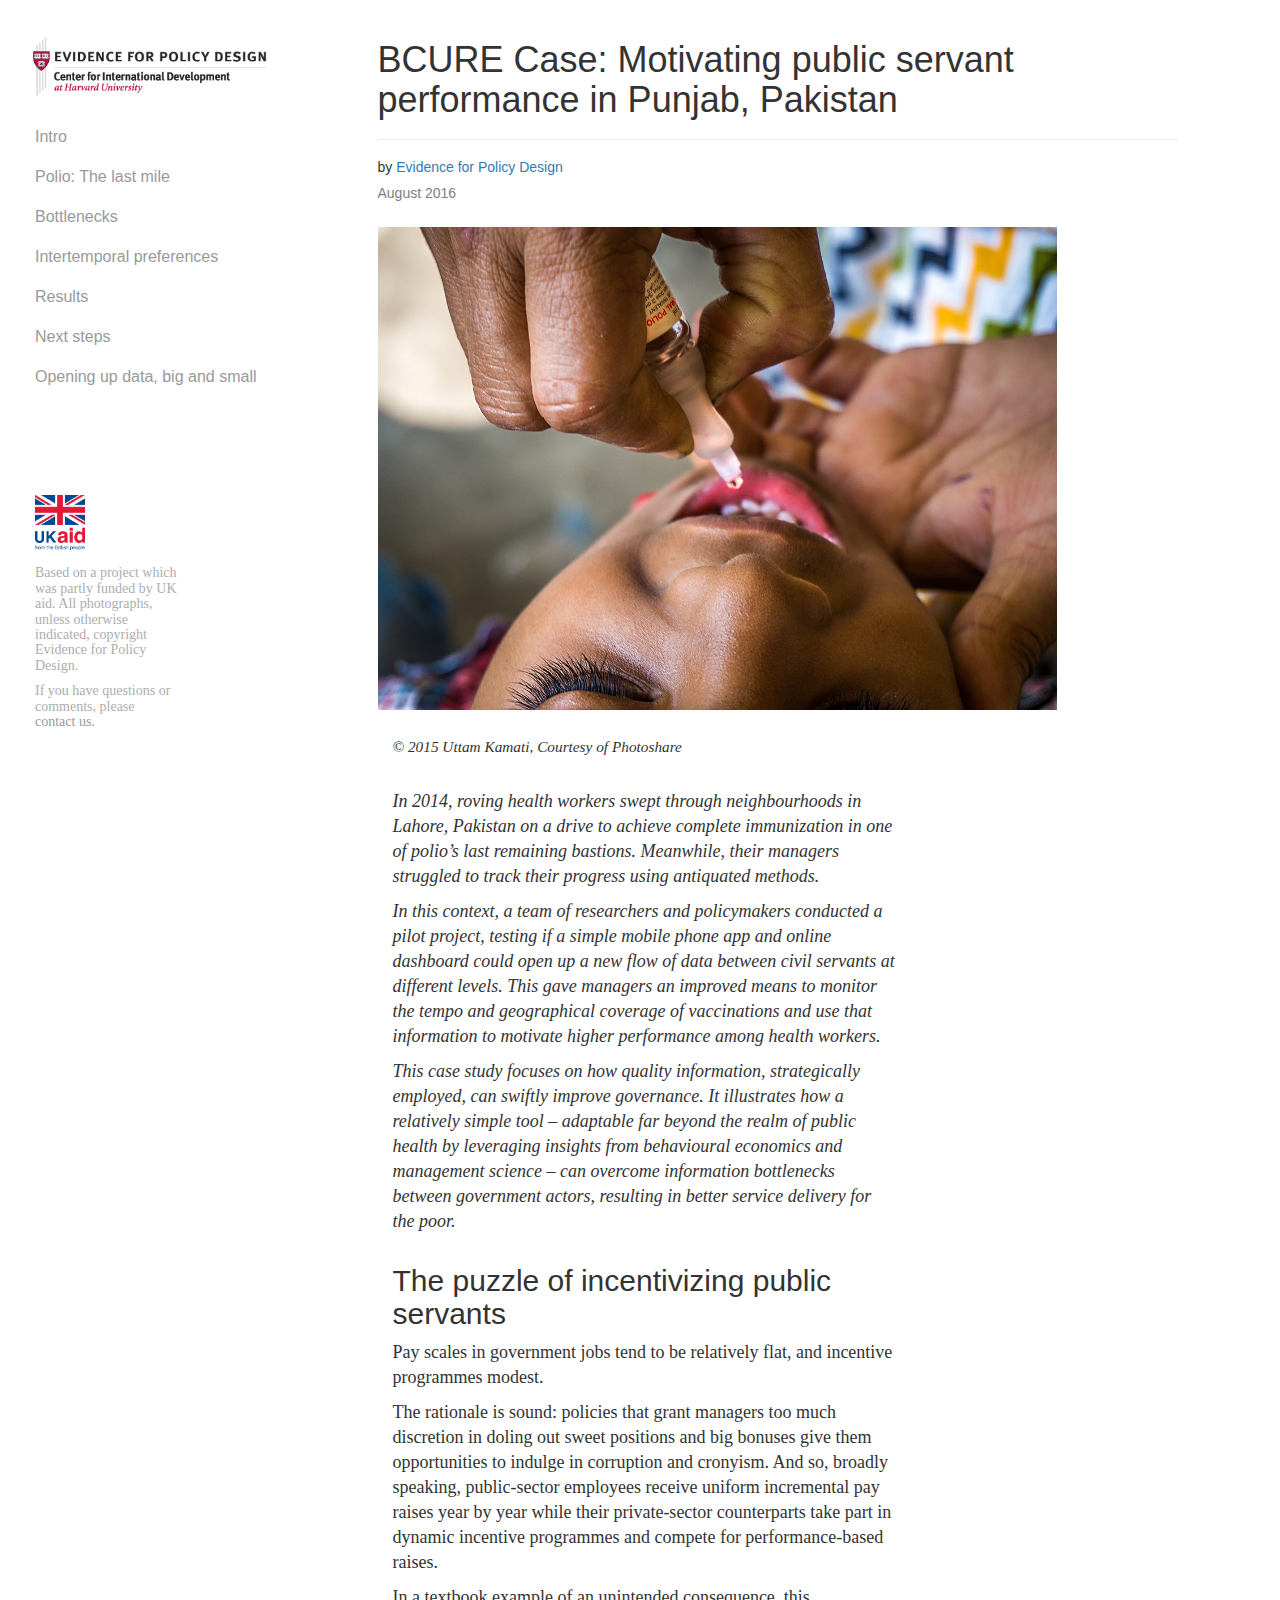
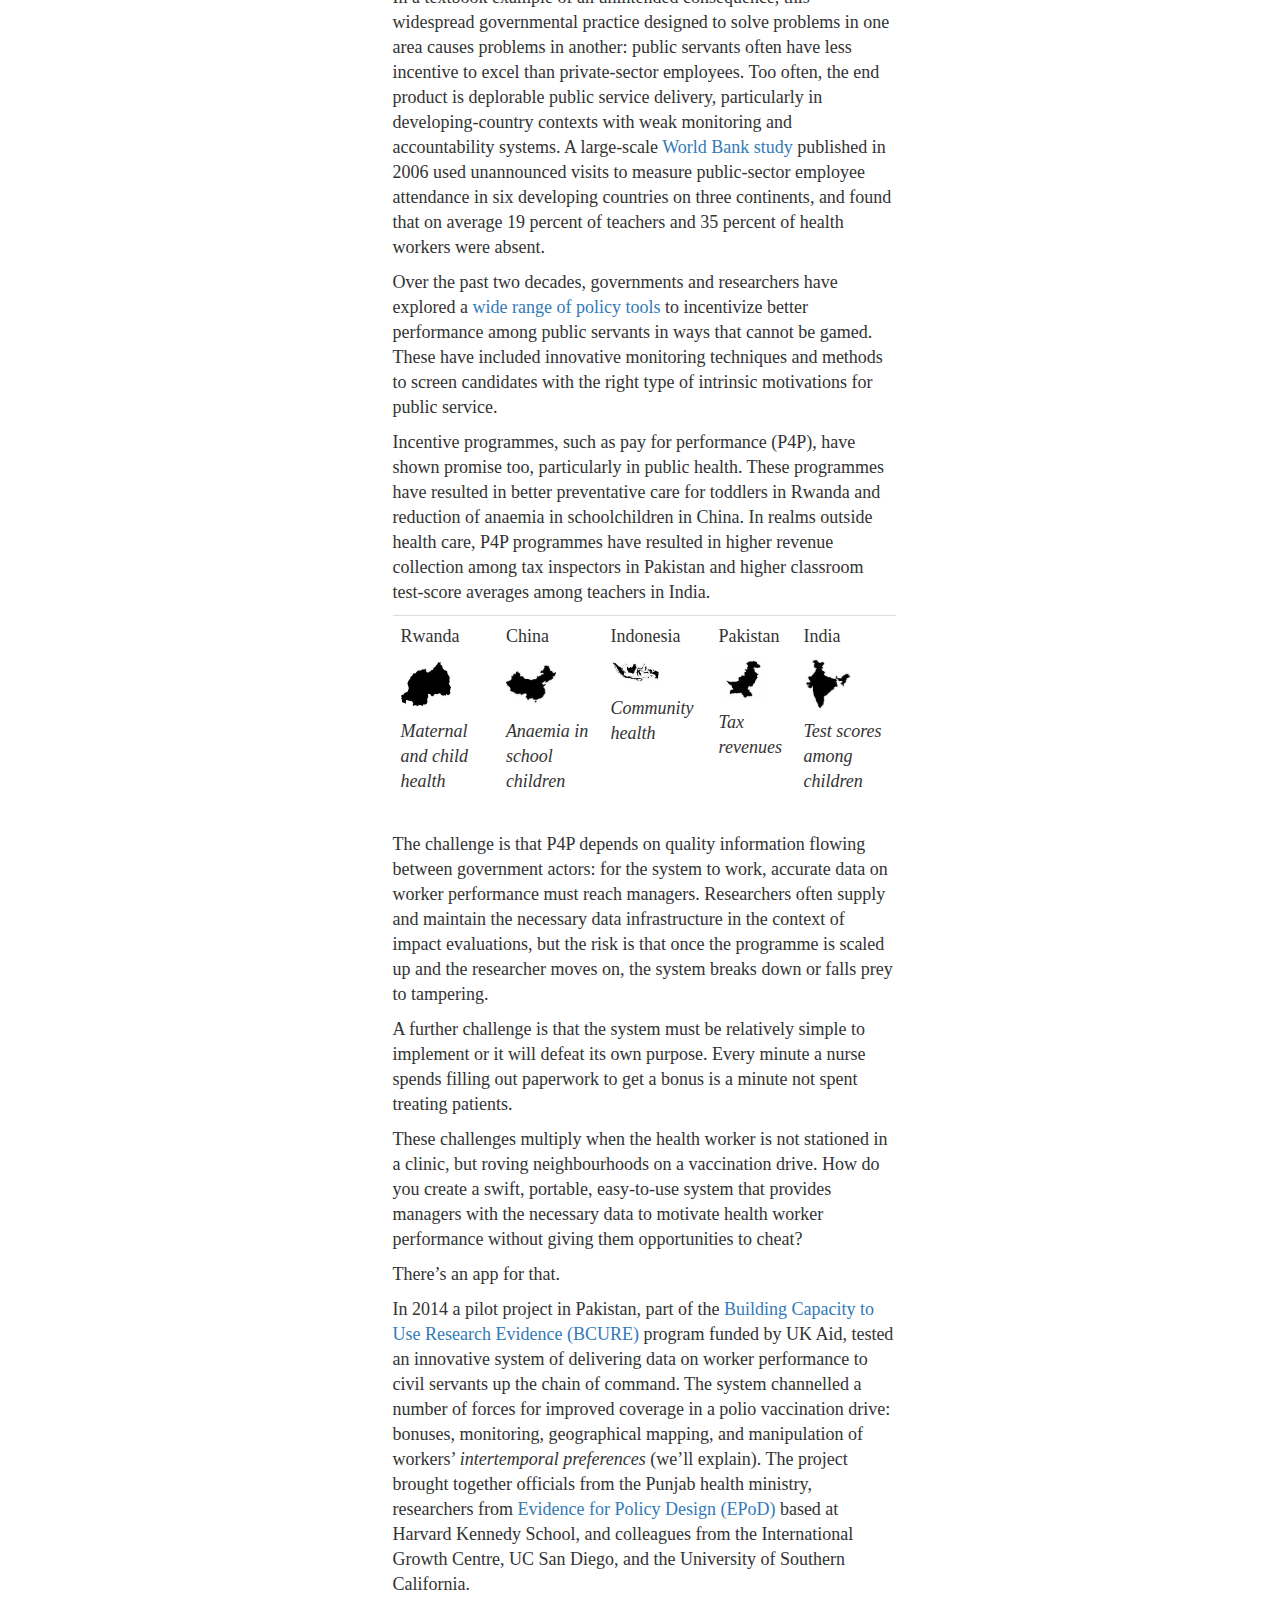
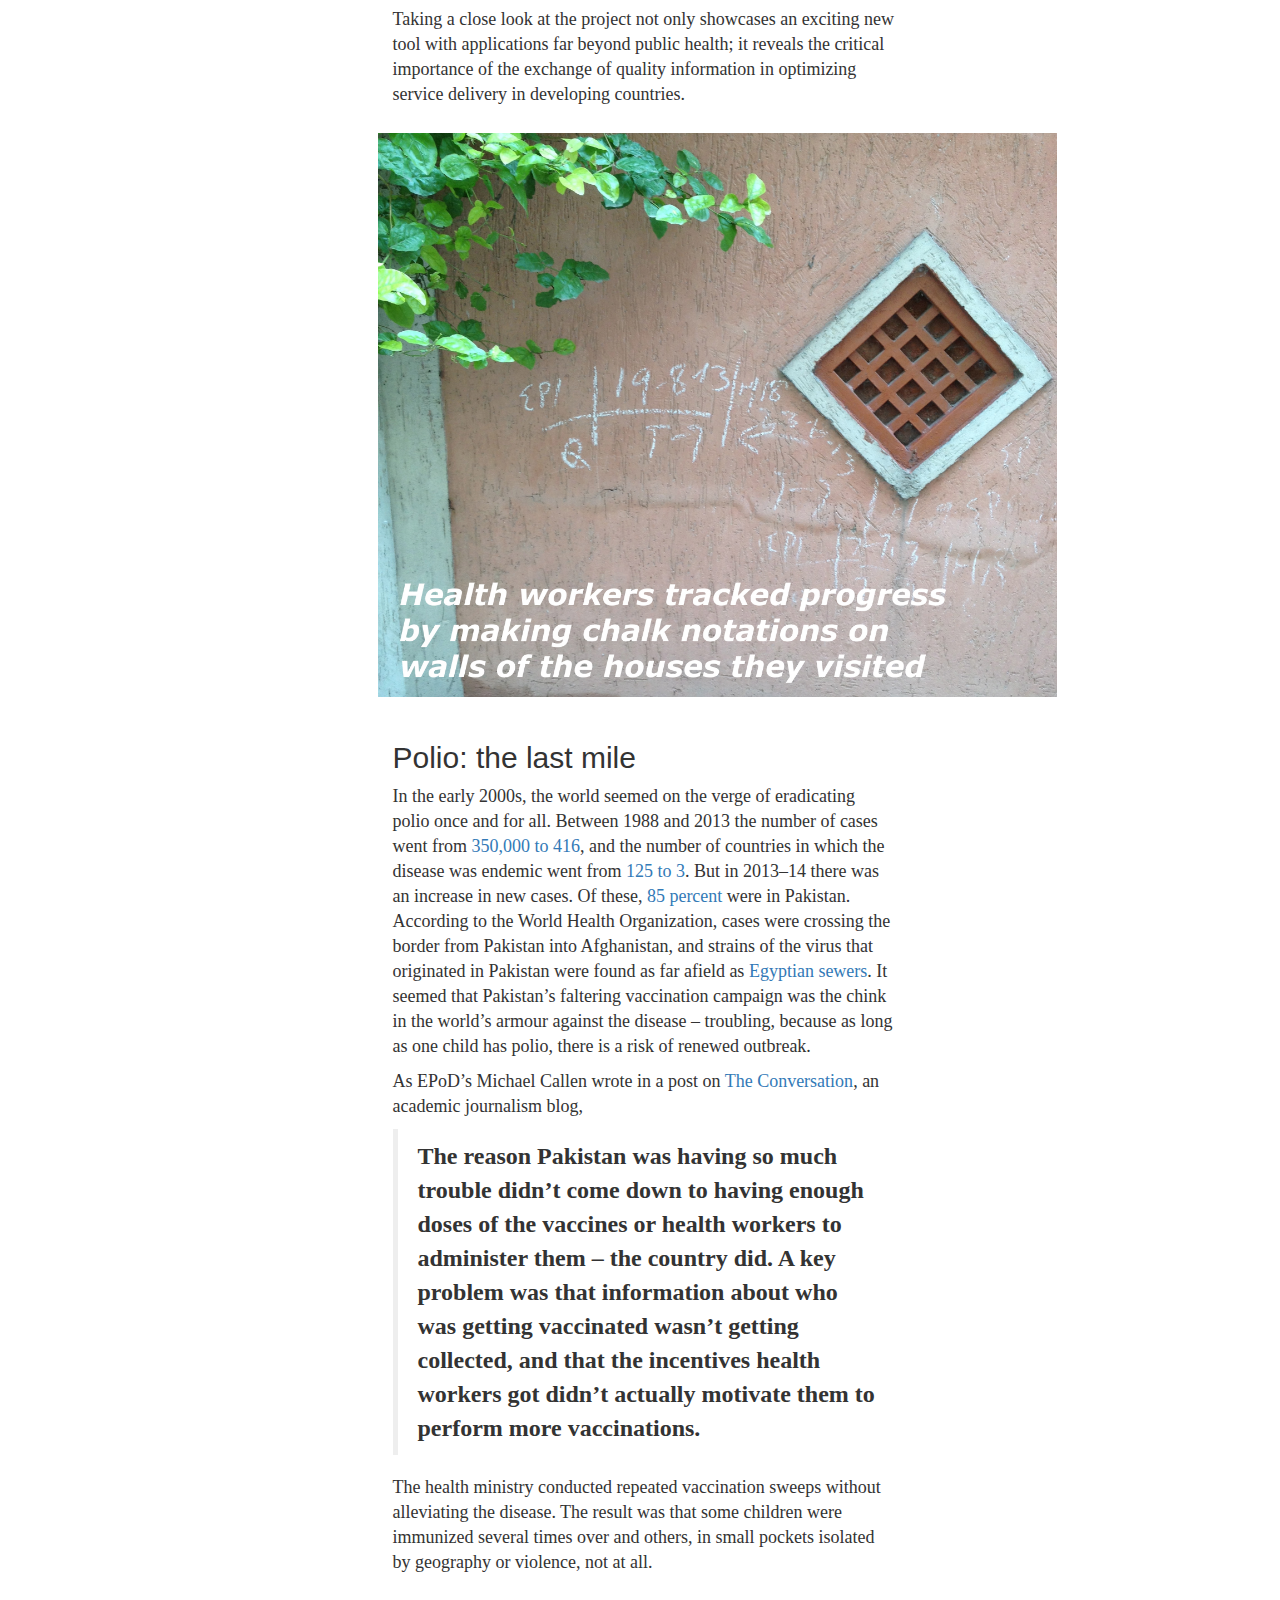
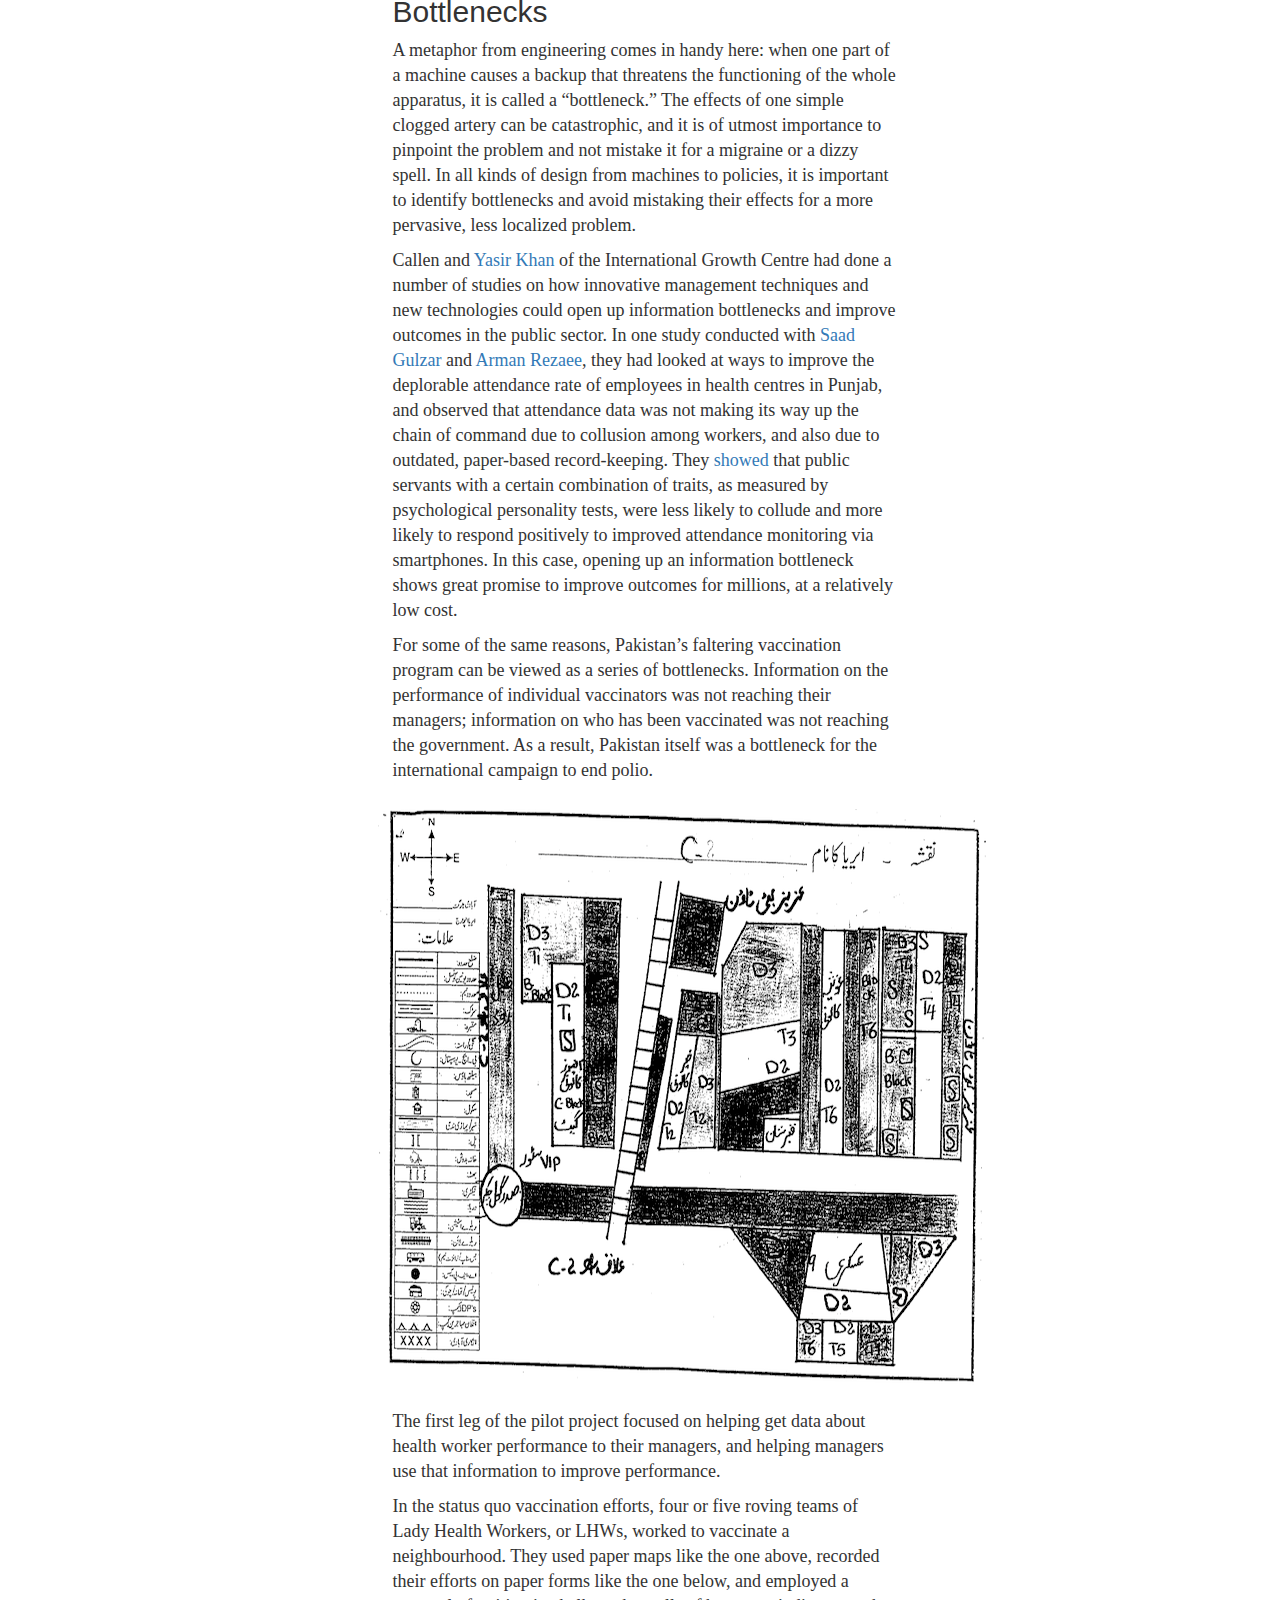
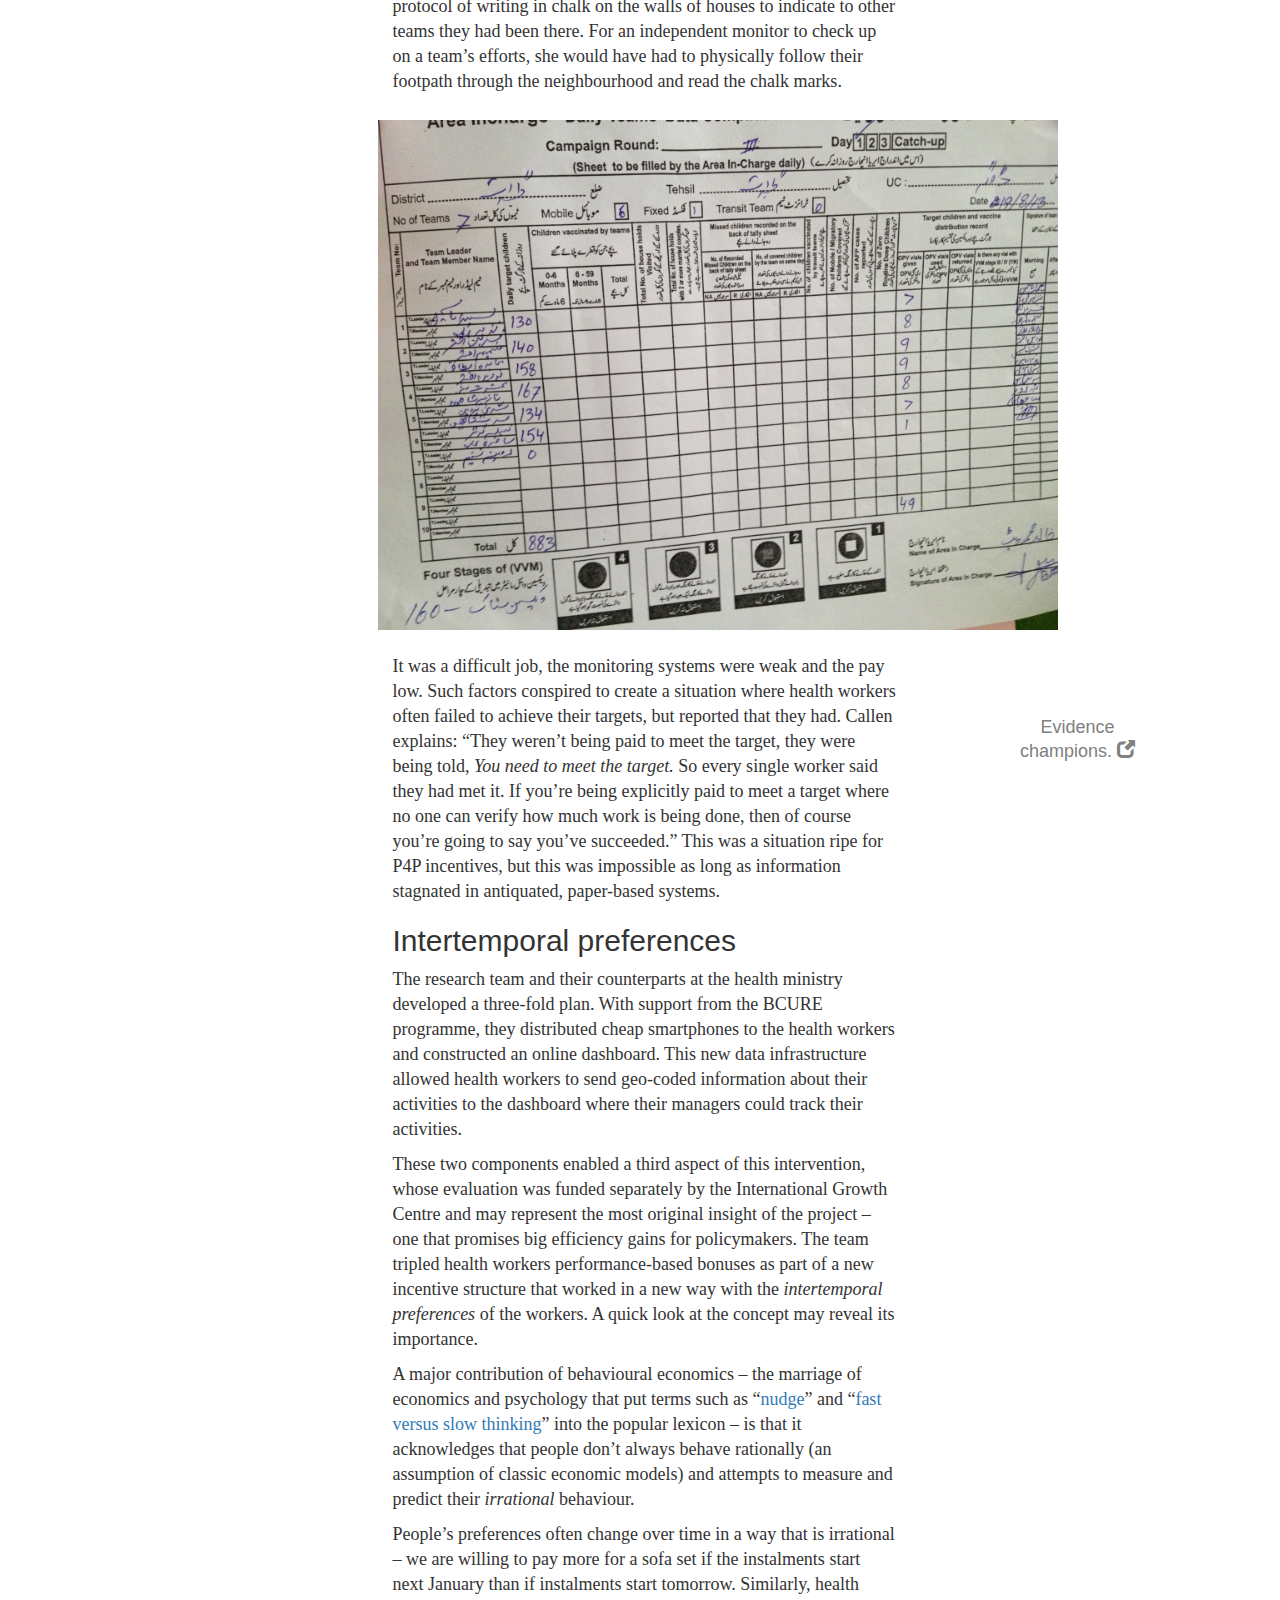
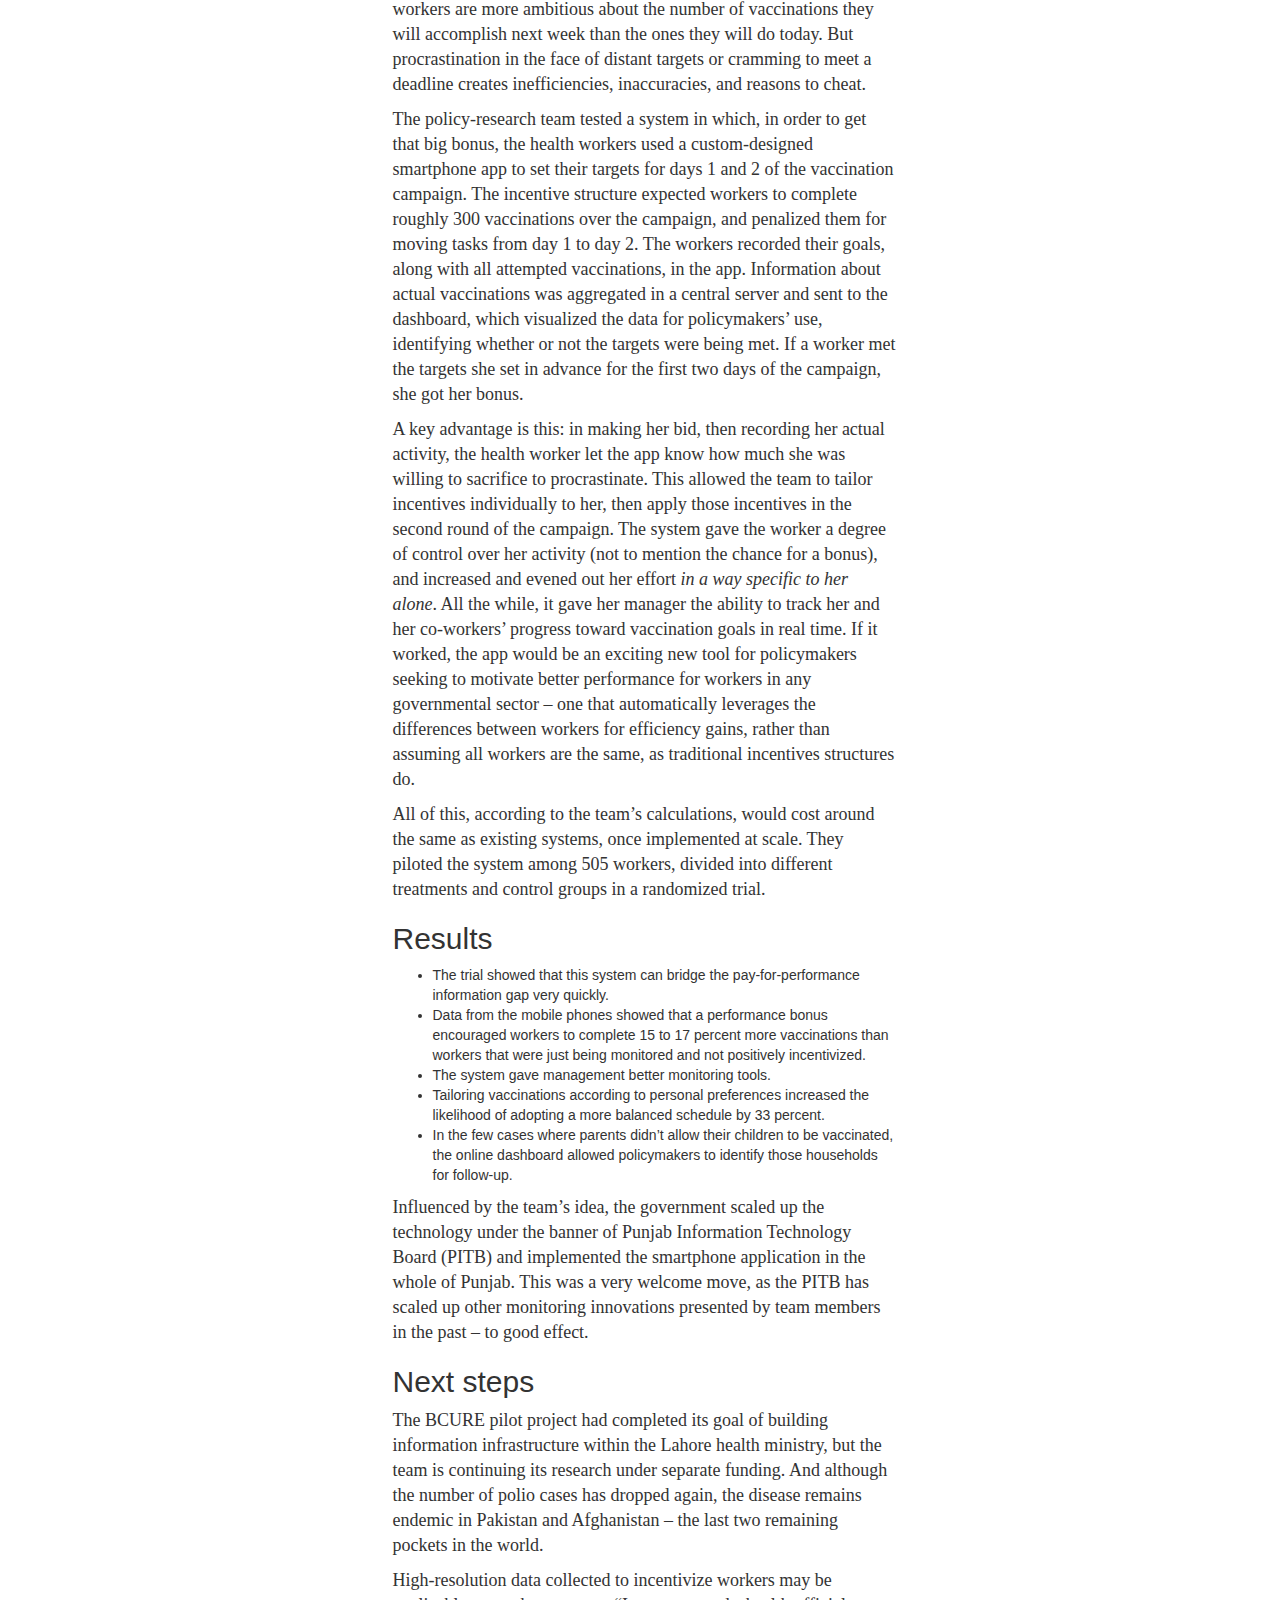
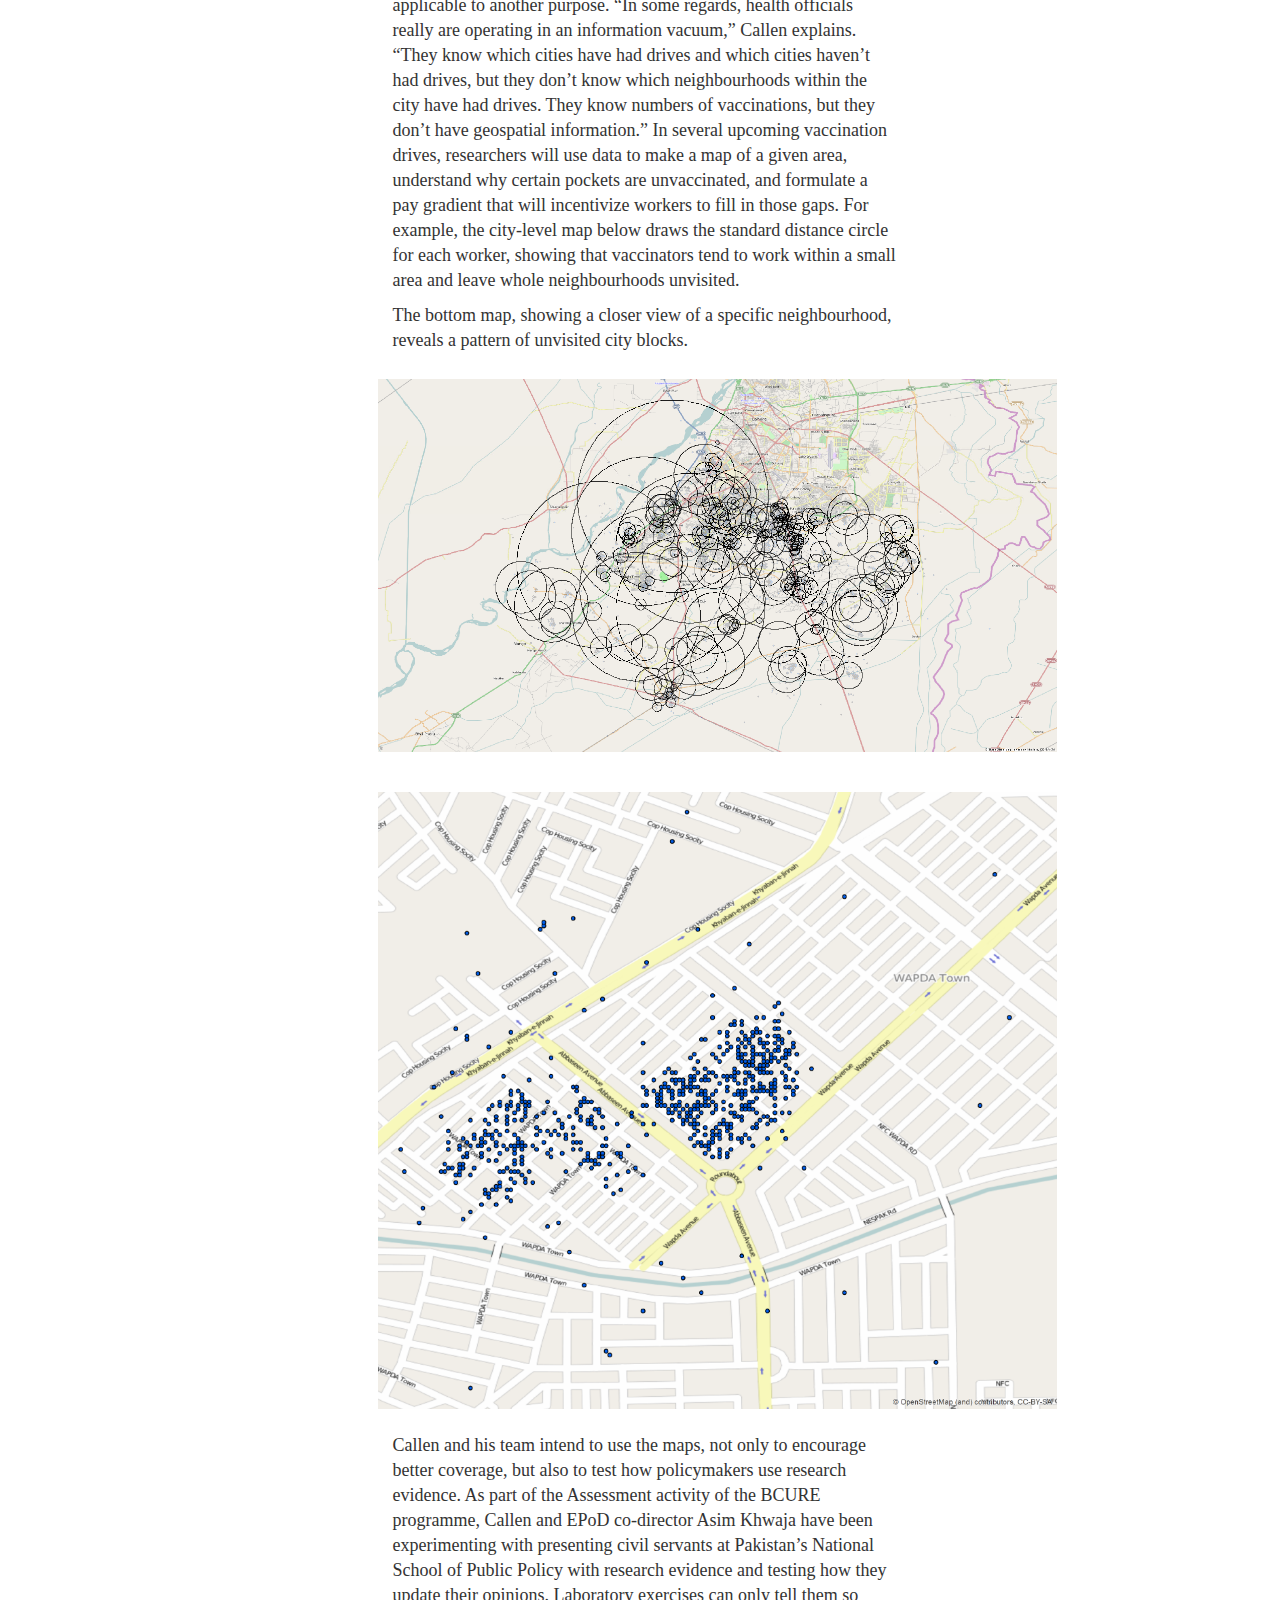
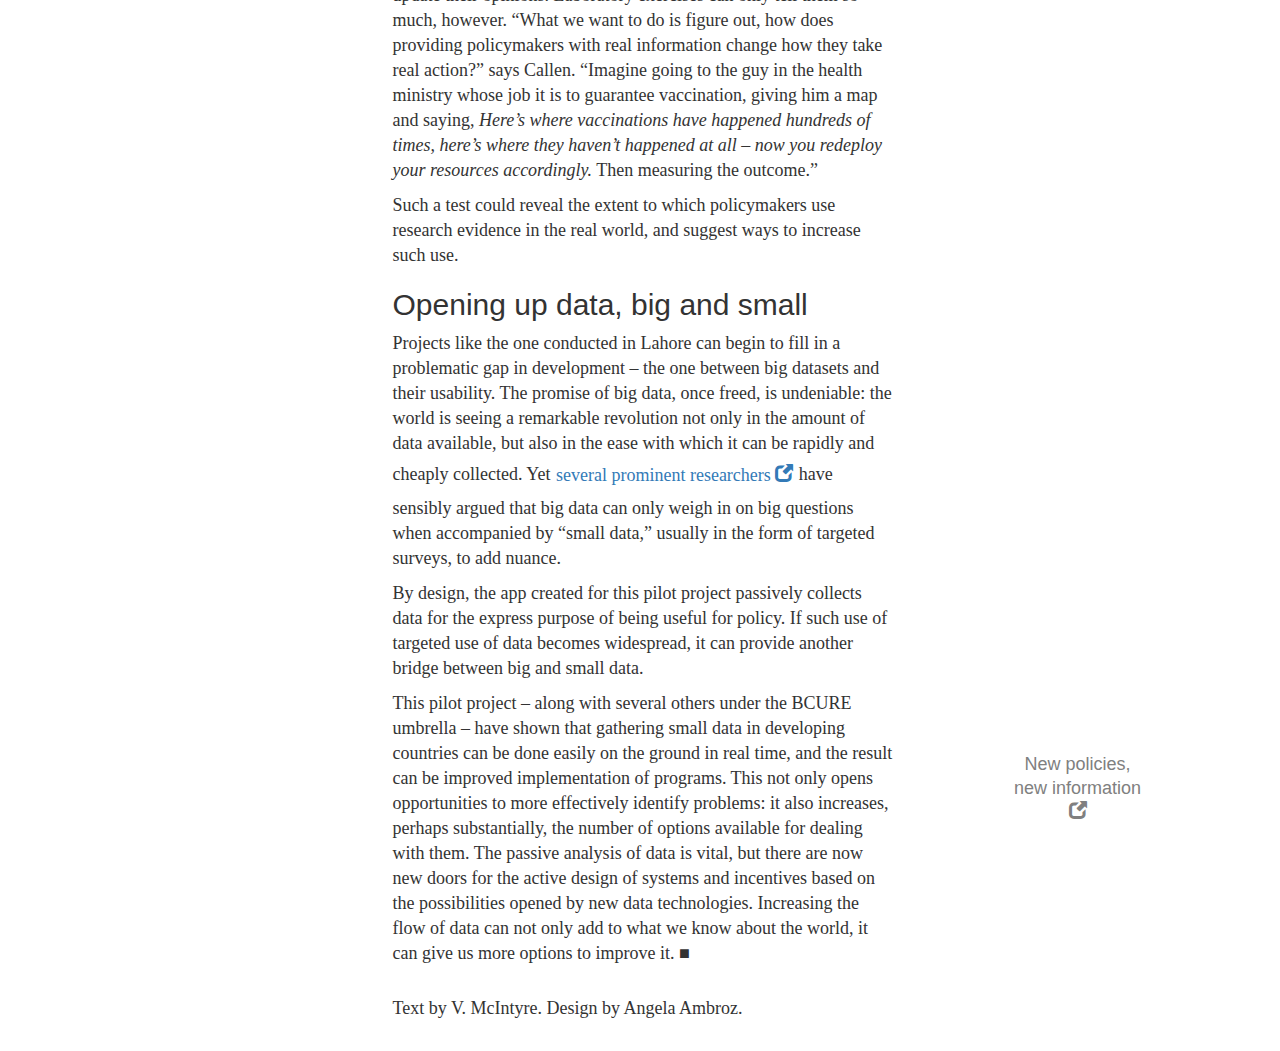
==== index.html @ e7887346 "Add italics that I missed the first time through" ====
<!DOCTYPE html>
<html lang="en">
<head>
  <meta charset="UTF-8">
  <meta http-equiv="X-UA-Compatible" content="IE=edge">
  <meta name="viewport" content="width=device-width, initial-scale=1">
  <link rel="stylesheet" href="css/bootstrap.min.css">
  <link rel="stylesheet" href="css/simple-sidebar.css">
  <link rel="stylesheet" href="css/styles.css">
  <link href='https://fonts.googleapis.com/css?family=Nunito:300,400' rel='stylesheet' type='text/css'>
  <link href='https://fonts.googleapis.com/css?family=Droid+Serif:300,400,400italic' rel='stylesheet' type='text/css'>
  <link href='https://fonts.googleapis.com/css?family=PT+Sans:400,400italic' rel='stylesheet' type='text/css'>
  <title>BCURE case study: Polio project</title>
</head>
<body>

<!-- No header! -->
<div id="wrapper">

<!-- Sidebar -->
  <div id="sidebar-wrapper">
      <ul class="sidebar-nav">
          <li class="sidebar-brand">
            <a href="http://epod.cid.harvard.edu/" target="_blank"><img alt="EPoD logo" src="img/logo.png" class="img-sidebar"></a>
          </li>
          <div id="sidestyle">
            <li>
                <a href="#top">Intro</a>
            </li>
            <li>
                <a href="#polio">Polio: The last mile</a>
            </li>
            <li>
                <a href="#bottlenecks">Bottlenecks</a>
            </li>
            <li>
                <a href="#intertemporal">Intertemporal preferences</a>
            </li>
            <li>
              <a href="#results">Results</a>
            </li>
            <li>
              <a href="#next">Next steps</a>
            </li>
            <li>
              <a href="#opening">Opening up data, big and small</a>
            </li>
            <br>
            <br>
            <br>
            <br>
            <br>
            <li>
              <a href="https://www.gov.uk/government/organisations/department-for-international-development"><img src="img/UKaid.png" alt="UKaid" width="50px"></a>
            </li>
            <li>
              <div class="small-caption">
              <br>
                <p>Based on a project which was partly funded by UK aid. All photographs, unless otherwise indicated, copyright Evidence for Policy Design.</p> 
                <p>If you have questions or comments, please <a href="mailto:EPoD@hks.harvard.edu">contact us.</a></p>    
              </div>
            </li>
          </div>
      </ul>
  </div>
<!-- end sidebar -->

<!-- Main story -->
<div id="page-content-wrapper">


<div class="container-fluid test">
  <div class="row">
      <h1>BCURE Case: Motivating public servant performance in Punjab, Pakistan</h1>
      <hr>
      <h5>by <a href="http://epod.cid.harvard.edu/">Evidence for Policy Design</a></h5>
      <h5><span id="datetime">August 2016</span></h5>

  <img src="img/img0.jpg" class="img-body" alt="Polio vaccine.">
  
    <section class="col-sm-8 introduction">
      <p><small>© 2015 Uttam Kamati, Courtesy of Photoshare</small></p>    

      <br>
      <p>In 2014, roving health workers swept through neighbourhoods in Lahore, Pakistan on a drive to achieve complete immunization in one of polio’s last remaining bastions. Meanwhile, their managers struggled to track their progress using antiquated methods. </p>

      <p>In this context, a team of researchers and policymakers conducted a pilot project, testing if a simple mobile phone app and online dashboard could open up a new flow of data between civil servants at different levels. This gave managers an improved means to monitor the tempo and geographical coverage of vaccinations and use that information to motivate higher performance among health workers. </p>

      <p>This case study focuses on how quality information, strategically employed, can swiftly improve governance. It illustrates how a relatively simple tool – adaptable far beyond the realm of public health by leveraging insights from behavioural economics and management science – can overcome information bottlenecks between government actors, resulting in better service delivery for the poor. </p>


    </section>

    <section class="col-sm-8">
      <h2 id="top">The puzzle of incentivizing public servants</h2>
      
      <p>Pay scales in government jobs tend to be relatively flat, and incentive programmes modest. </p>

      <p>The rationale is sound: policies that grant managers too much discretion in doling out sweet positions and big bonuses give them opportunities to indulge in corruption and cronyism. And so, broadly speaking, public-sector employees receive uniform incremental pay raises year by year while their private-sector counterparts take part in dynamic incentive programmes and compete for performance-based raises. </p>

      <p>In a textbook example of an unintended consequence, this widespread governmental practice designed to solve problems in one area causes problems in another: public servants often have less incentive to excel than private-sector employees. Too often, the end product is deplorable public service delivery, particularly in developing-country contexts with weak monitoring and accountability systems. A large-scale <a href="http://siteresources.worldbank.org/INTPUBSERV/Resources/477250-1187034401048/ChaudhuryandothersMIA.pdf" target="_blank">World Bank study</a> published in 2006 used unannounced visits to measure public-sector employee attendance in six developing countries on three continents, and found that on average 19 percent of teachers and 35 percent of health workers were absent.</p>
      
      <p>Over the past two decades, governments and researchers have explored a <a href="http://scholar.harvard.edu/files/rpande/files/the_personnel_economics_of_the_state.pdf" target="_blank">wide range of policy tools</a> to incentivize better performance among public servants in ways that cannot be gamed. These have included innovative monitoring techniques and methods to screen candidates with the right type of intrinsic motivations for public service. </p>
      
      <p>Incentive programmes, such as pay for performance (P4P), have shown promise too, particularly in public health. These programmes have resulted in better preventative care for toddlers in Rwanda and reduction of anaemia in schoolchildren in China. In realms outside health care, P4P programmes have resulted in higher revenue collection among tax inspectors in Pakistan and higher classroom test-score averages among teachers in India. </p>

      <div id="widget">
        <table class="table" id="widgetTable">
          <th id="rwanda">
            <p>Rwanda</p> 
            <p><img src="img/image00.jpg" alt="Rwanda" width=50></p>
            <p><em>Maternal and child health</em></p>
            </th>
          <th id="china">
            <p>China</p>
            <p><img src="img/image02.jpg" alt="China" width=50></p>
            <p><em>Anaemia in school children</em></p>
            </th>
          <th id="indonesia">
            <p>Indonesia</p>
            <p><img src="img/image01.jpg" alt="Indonesia" width=50></p>
            <p><em>Community health</em></p>
          </th>
          <th id="pakistan">
            <p>Pakistan</p>
            <p><img src="img/image04.jpg" alt="Pakistan" width=50></p>
            <p><em>Tax revenues</em></p>
          </th>
          <th id="india">
            <p>India</p>
            <p><img src="img/image03.jpg" alt="India" width=50></p>
            <p><em>Test scores among children</em></p>
          </th>

        </table>

      <div class="rwanda widgetText">
        <p><b>Rwanda</b></p>
        <p><b>Method</b>: RCT</p>
        <p><b>Sample size</b>: 116 health facilities in 19 districts</p>
        <p><b>Date</b>: 2006, published 2011</p>
        <p><b>Results</b>: Treatment group facilities showed a 23% increase in the number of deliveries conducted by professionals in a clinical setting. Preventive care visits increased by 56% for children 23 months or younger, and by 132% for children aged 24–59 months.</p>
        <p><b>Caveat</b>: No change in the probability women received any prenatal care or had more than 4 prenatal care visits.</p>
        <p><b>Read more</b>: 
          <ul>
            <li><a href="https://secure.jbs.elsevierhealth.com/action/consumeSsoCookie?redirectUri=http%3A%2F%2Fwww.thelancet.com%2Faction%2FconsumeSharedSessionAction%3FSERVER%3DWZ6myaEXBLGliB%252BRW%252F74SA%253D%253D%26MAID%3DJv%252BCn9Bd8A6TgogW%252BxXJfA%253D%253D%26JSESSIONID%3DaaaYHa0JuRW53f6p_Z-yv%26ORIGIN%3D365142248%26RD%3DRD&acw=&utt=" target="_blank">Basinga et al. 2011</a></li>
            <li><a href="http://millionssaved.cgdev.org/case-studies/rwandas-pay-for-performance-scheme-for-health-services" target="_blank">Center for Global Development</a></li>
            <li><a href="http://web.worldbank.org/WBSITE/EXTERNAL/TOPICS/EXTHEALTHNUTRITIONANDPOPULATION/EXTHSD/0,,contentMDK:22464285~menuPK:2643760~pagePK:64020865~piPK:149114~theSitePK:376793,00.html" target="_blank">World Bank</a></li>
          </ul>
        </p>
      </div>

      <div class="china widgetText">
        <p><b>China</b></p>
        <p><b>Method</b>: RCT</p>
        <p><b>Sample size</b>: 3,553 students aged 9–11 in 72 primary schools in Northwest China</p>
        <p><b>Date</b>: 2009–11, published 2012</p>
        <p><b>Results</b>: School principals received bonuses for every student who changed from anaemic to non-anaemic. The treatment reduced anaemia compared with the pure control group by about 23%.</p>
        <p><b>Caveat</b>: Incentivized school principals were more likely to use subsidies for iron-focused supplements, whereas non-incentivized school principals used subsidies for supplements that could affect both iron and overall calorie intake.</p>
        <p><b>Read more</b>: 
          <ul>
            <li><a href="http://www.bmj.com/content/345/bmj.e4809" target="_blank">Miller et al. 2012</a></li>
            <li><a href="http://www.3ieimpact.org/media/filer_public/2012/06/05/ts-9-file-3.pdf" target="_blank">International Initiative for Impact Evaluation (3ie)</a></li>
            <li><a href="http://reap.fsi.stanford.edu/research/paying_for_performance_ii_the_cost_effectiveness_of_strategies_to_combat_anemia_in_china" target="_blank">REAP, Stanford University</a></li>
          </ul>
        </p>
      </div>

      <div class="indonesia widgetText">
        <p><b>Indonesia</b></p>
        <p><b>Method</b>: RCT</p>
        <p><b>Sample size</b>: of 3,100 villages receiving community-based block grants, a subset received incentives based on performance on health, nutrition and education indicators</p>
        <p><b>Date</b>: 2007–09, published 2014</p>
        <p><b>Results</b>: 8 targeted health indicators were about 0.04 standard deviations higher in treatment areas compared to control. These effects were about twice as large in areas with low initial levels of performance. The main health reduction was a 15% decline in malnutrition rates.</p>
        <p><b>Caveat</b>: Malnutrition effects became more muted over time, and the relative gain of incentivized to non-incentivized areas declined over time as non- incentivized areas improved.</p>
        <p><b>Read more</b>: 
          <ul>
            <li><a href="https://www.aeaweb.org/articles?id=10.1257/app.6.4.1" target="_blank">Olken et al. 2014</a></li>
            <li><a href="https://www.povertyactionlab.org/evaluation/project-generasi-conditional-community-block-grants-indonesia" target="_blank">Abdul Latif Jameel Poverty Action Lab</a></li>
            <li><a href="http://documents.worldbank.org/curated/en/977061468040587207/Should-aid-reward-performance-evidence-from-a-field-experiment-on-health-and-education-in-Indonesia;jsessionid=aXy4s8x1guZ5MkPm84NSboBx" target="_blank">World Bank</a></li>
          </ul>
        </p>
      </div>

      <div class="pakistan widgetText">
        <p><b>Pakistan</b></p>
        <p><b>Method</b>: RCT</p>
        <p><b>Sample size</b>: all 482 property tax units in Punjab province</p>
        <p><b>Date</b>: 2011–13, working paper 2014</p>
        <p><b>Results</b>: Treated areas had a 46% higher growth rate in tax revenue, and a subgroup that rewarded on revenue saw a 62% higher growth rate. The revenue gains substantially exceeded the costs of the incentives.</p>
        <p><b>Caveat</b>: Bribe rates increased in incentive areas, possibly to compensate incentivized tax inspectors for foregone incentive payments.</p>
        <p><b>Read more</b>: 
          <ul>
            <li><a href="http://qje.oxfordjournals.org/content/early/2015/10/30/qje.qjv042.abstract" target="_blank">Khan et al. 2014</a></li>
            <li><a href="https://www.hks.harvard.edu/centers/cid/programs/evidence-for-policy-design/research-policy/policy-research-engagements/property-tax-experiment" target="_blank">Evidence for Policy Design</a></li>
            <li><a href="https://www.povertyactionlab.org/fr/evaluation/property-tax-experiment-punjab-pakistan-testing-role-wages-incentives-and-audit-tax-inspe" target="_blank">Abdul Latif Jameel Poverty Action Lab</a></li>
          </ul>
        </p>
      </div>

      <div class="india widgetText">
        <p><b>India</b></p>
        <p><b>Method</b>: RCT</p>
        <p><b>Sample size</b>: 500 schools in 5 districts in Andhra Pradesh</p>
        <p><b>Date</b>: 2004–2007, published 2011</p>
        <p><b>Results</b>: After 2 years, students in incentivized schools had test scores 0.27 standard deviations higher in math and 0.17 in language. Effects were even stronger after 5 years: 0.54 SDs higher in math and 0.35 in language. Students also did better in non-incentivized subjects.</p>
        <p><b>Caveat</b>: No evidence of any adverse consequences of the program.</p>
        <p><b>Read more</b>: 
          <ul>
            <li><a href="http://www.journals.uchicago.edu/doi/abs/10.1086/659655" target="_blank">Muralidharan and Sundararaman 2011</a></li>
            <li><a href="https://www.povertyactionlab.org/evaluation/teacher-performance-pay-andhra-pradesh-india" target="_blank">Abdul Latif Jameel Poverty Action Lab</a></li>
            <li><a href="http://datatopics.worldbank.org/hnp/files/edstats/INDcas10.pdf" target="_blank">World Bank</a></li>
            <li><a href="http://www.ideasforindia.in/article.aspx?article_id=119" target="_blank">Ideas For India</a></li>
          </ul>
        </p>
      </div>

      </div>

      </section>
      
      <section class="col-sm-8">

      <p>The challenge is that P4P depends on quality information flowing between government actors: for the system to work, accurate data on worker performance must reach managers. Researchers often supply and maintain the necessary data infrastructure in the context of impact evaluations, but the risk is that once the programme is scaled up and the researcher moves on, the system breaks down or falls prey to tampering.</p> 
      
      <p>A further challenge is that the system must be relatively simple to implement or it will defeat its own purpose. Every minute a nurse spends filling out paperwork to get a bonus is a minute not spent treating patients.</p>
      
      <p>These challenges multiply when the health worker is not stationed in a clinic, but roving neighbourhoods on a vaccination drive. How do you create a swift, portable, easy-to-use system that provides managers with the necessary data to motivate health worker performance without giving them opportunities to cheat?</p>
      
      <p>There’s an app for that.</p>
      
      <p>In 2014 a pilot project in Pakistan, part of the <a href="http://epod.cid.harvard.edu/bcure" target="_blank">Building Capacity to Use Research Evidence (BCURE)</a> program funded by UK Aid, tested an innovative system of delivering data on worker performance to civil servants up the chain of command. The system channelled a number of forces for improved coverage in a polio vaccination drive: bonuses, monitoring, geographical mapping, and manipulation of workers’ <em>intertemporal preferences</em> (we’ll explain). The project brought together officials from the Punjab health ministry, researchers from <a href="http://epod.cid.harvard.edu/">Evidence for Policy Design (EPoD)</a> based at Harvard Kennedy School, and colleagues from the International Growth Centre, UC San Diego, and the University of Southern California.</p>

      <p>Taking a close look at the project not only showcases an exciting new tool with applications far beyond public health; it reveals the critical importance of the exchange of quality information in optimizing service delivery in developing countries.</p>

  </section>

    <img src="img/Wall pic w caption 2.jpg" class="img-body" alt="House that has been vaccinated.">

    <section class="col-sm-8">
    <h2 id="polio">Polio: the last mile</h2>

    <p>In the early 2000s, the world seemed on the verge of eradicating polio once and for all. Between 1988 and 2013 the number of cases went from <a href="http://www.who.int/features/qa/07/en/" target="_blank">350,000 to 416</a>, and the number of countries in which the disease was endemic went from <a href="http://www.who.int/mediacentre/factsheets/fs114/en/" target="_blank">125 to 3</a>. But in 2013–14 there was an increase in new cases. Of these, <a href="http://www.vox.com/2014/5/7/5688112/why-polio-is-on-the-rise-again" target="_blank">85 percent</a> were in Pakistan. According to the World Health Organization, cases were crossing the border from Pakistan into Afghanistan, and strains of the virus that originated in Pakistan were found as far afield as <a href="http://www.nytimes.com/2013/01/24/health/egypt-polio-virus-is-found-in-cairos-sewers.html?_r=0" target="_blank">Egyptian sewers</a>. It seemed that Pakistan’s faltering vaccination campaign was the chink in the world’s armour against the disease – troubling, because as long as one child has polio, there is a risk of renewed outbreak.</p>

    <!-- Graph of polio cases from Dawn -->
    
    <p>As EPoD’s Michael Callen wrote in a post on <a href="http://theconversation.com/could-a-smartphone-app-help-stop-the-next-polio-outbreak-in-pakistan-49487" target="_blank">The Conversation</a>, an academic journalism blog,</p>
      <blockquote>The reason Pakistan was having so much trouble didn’t come down to having enough doses of the vaccines or health workers to administer them – the country did. A key problem was that information about who was getting vaccinated wasn’t getting collected, and that the incentives health workers got didn’t actually motivate them to perform more vaccinations.</blockquote>
    
    <p>The health ministry conducted repeated vaccination sweeps without alleviating the disease. The result was that some children were immunized several times over and others, in small pockets isolated by geography or violence, not at all.</p>

    <h2 id="bottlenecks">Bottlenecks</h2>

    <p>A metaphor from engineering comes in handy here: when one part of a machine causes a backup that threatens the functioning of the whole apparatus, it is called a “bottleneck.” The effects of one simple clogged artery can be catastrophic, and it is of utmost importance to pinpoint the problem and not mistake it for a migraine or a dizzy spell. In all kinds of design from machines to policies, it is important to identify bottlenecks and avoid mistaking their effects for a more pervasive, less localized problem. </p>

    <p>Callen and <a href="http://www.nber.org/people/yasir_khan" target="_blank">Yasir Khan</a> of the International Growth Centre had done a number of studies on how innovative management techniques and new technologies could open up information bottlenecks and improve outcomes in the public sector. In one study conducted with <a href="http://www.nber.org/people/saad_gulzar" target="_blank">Saad Gulzar</a> and <a href="http://www.nber.org/people/arman_Rezaee" target="_blank">Arman Rezaee</a>, they had looked at ways to improve the deplorable attendance rate of employees in health centres in Punjab, and observed that attendance data was not making its way up the chain of command due to collusion among workers, and also due to outdated, paper-based record-keeping. They <a href="http://www.nber.org/papers/w21180" target="_blank">showed</a> that public servants with a certain combination of traits, as measured by psychological personality tests, were less likely to collude and more likely to respond positively to improved attendance monitoring via smartphones. In this case, opening up an information bottleneck shows great promise to improve outcomes for millions, at a relatively low cost.</p>
    
    <p>For some of the same reasons, Pakistan’s faltering vaccination program can be viewed as a series of bottlenecks. Information on the performance of individual vaccinators was not reaching their managers; information on who has been vaccinated was not reaching the government. As a result, Pakistan itself was a bottleneck for the international campaign to end polio.</p>

    </section>

    <img src="img/image04.png" class="img-body" alt="Old map.">

    <section class="col-sm-8">

    <p>The first leg of the pilot project focused on helping get data about health worker performance to their managers, and helping managers use that information to improve performance.</p>
    
    <p>In the status quo vaccination efforts, four or five roving teams of Lady Health Workers, or LHWs, worked to vaccinate a neighbourhood. They used paper maps like the one above, recorded their efforts on paper forms like the one below, and employed a protocol of writing in chalk on the walls of houses to indicate to other teams they had been there. For an independent monitor to check up on a team’s efforts, she would have had to physically follow their footpath through the neighbourhood and read the chalk marks.</p>

    </section>

    <img src="img/IMG_0726.JPG" class="img-body" alt="Old record sheet.">

    <section class="col-sm-8">

    <p>It was a difficult job, the monitoring systems were weak and the pay low. Such factors conspired to create a situation where health workers often failed to achieve their targets, but reported that they had. Callen explains: “They weren’t being paid to meet the target, they were being told, <em>You need to meet the target.</em> So every single worker said they had met it. If you’re being explicitly paid to meet a target where no one can verify how much work is being done, then of course you’re going to say you’ve succeeded.” This was a situation ripe for P4P incentives, but this was impossible as long as information stagnated in antiquated, paper-based systems.</p>

    <h2 id="intertemporal">Intertemporal preferences</h2>
      
    <p>The research team and their counterparts at the health ministry developed a three-fold plan. With support from the BCURE programme, they distributed cheap smartphones to the health workers and constructed an online dashboard. This new data infrastructure allowed health workers to send geo-coded information about their activities to the dashboard where their managers could track their activities.</p> 

    <p>These two components enabled a third aspect of this intervention, whose evaluation was funded separately by the International Growth Centre and may represent the most original insight of the project – one that promises big efficiency gains for policymakers. The team tripled health workers performance-based bonuses as part of a new incentive structure that worked in a new way with the <em>intertemporal preferences</em> of the workers. A quick look at the concept may reveal its importance.</p>

    </section>

    <section class="col-sm-3 pull-right aside">
      <div>
        <button type='button' 
                class='btn btn-lg' 
                data-placement='left' 
                data-toggle='popover'
                data-html='true' 
                title='Sidebar: Evidence Champions'
                data-content='
                  <p>In many developing-country contexts, it is a challenge to get policymakers to understand and require rigorous evaluation. However, the polio project benefited from collaboration with three highly engaged public servants, committed to rigorous evaluation: Rashid Langrial, the former Commissioner of Lahore; Muhammad Usman, the District Coordinating Officer Lahore; and Zulfiqar Ali, the Executive District Officer Health Lahore.</p>

                '>Evidence champions. <span class="glyphicon glyphicon-new-window"></span>

        </button>
      </div>
    </section>

    <section class="col-sm-8">

    <p>A major contribution of behavioural economics – the marriage of economics and psychology that put terms such as “<a href="http://www.indiebound.org/book/9780143115267" target="_blank">nudge</a>” and “<a href="http://www.indiebound.org/book/9780374533557" target="_blank">fast versus slow thinking</a>” into the popular lexicon – is that it acknowledges that people don’t always behave rationally (an assumption of classic economic models) and attempts to measure and predict their <em>irrational</em> behaviour.</p>

    <p>People’s preferences often change over time in a way that is irrational – we are willing to pay more for a sofa set if the instalments start next January than if instalments start tomorrow. Similarly, health workers are more ambitious about the number of vaccinations they will accomplish next week than the ones they will do today. But procrastination in the face of distant targets or cramming to meet a deadline creates inefficiencies, inaccuracies, and reasons to cheat. </p>

    <p>The policy-research team tested a system in which, in order to get that big bonus, the health workers used a custom-designed smartphone app to set their targets for days 1 and 2 of the vaccination campaign. The incentive structure expected workers to complete roughly 300 vaccinations over the campaign, and penalized them for moving tasks from day 1 to day 2. The workers recorded their goals, along with all attempted vaccinations, in the app. Information about actual vaccinations was aggregated in a central server and sent to the dashboard, which visualized the data for policymakers’ use, identifying whether or not the targets were being met. If a worker met the targets she set in advance for the first two days of the campaign, she got her bonus. </p>

    <p>A key advantage is this: in making her bid, then recording her actual activity, the health worker let the app know how much she was willing to sacrifice to procrastinate. This allowed the team to tailor incentives individually to her, then apply those incentives in the second round of the campaign. The system gave the worker a degree of control over her activity (not to mention the chance for a bonus), and increased and evened out her effort <em>in a way specific to her alone</em>. All the while, it gave her manager the ability to track her and her co-workers’ progress toward vaccination goals in real time. If it worked, the app would be an exciting new tool for policymakers seeking to motivate better performance for workers in any governmental sector – one that automatically leverages the differences between workers for efficiency gains, rather than assuming all workers are the same, as traditional incentives structures do.</p>

    <p>All of this, according to the team’s calculations, would cost around the same as existing systems, once implemented at scale. They piloted the system among 505 workers, divided into different treatments and control groups in a randomized trial.</p>

    <!-- Stopped at 'Results' -->
    <h2 id="results">Results</h2>
    <ul>
      <li>The trial showed that this system can bridge the pay-for-performance information gap very quickly.</li>
      <li>Data from the mobile phones showed that a performance bonus encouraged workers to complete 15 to 17 percent more vaccinations than workers that were just being monitored and not positively incentivized.</li>
      <li>The system gave management better monitoring tools.</li>
      <li>Tailoring vaccinations according to personal preferences increased the likelihood of adopting a more balanced schedule by 33 percent.</li>
      <li>In the few cases where parents didn’t allow their children to be vaccinated, the online dashboard allowed policymakers to identify those households for follow-up.</li>
    </ul>

    <p>Influenced by the team’s idea, the government scaled up the technology under the banner of Punjab Information Technology Board (PITB) and implemented the smartphone application in the whole of Punjab. This was a very welcome move, as the PITB has scaled up other monitoring innovations presented by team members in the past – to good effect.</p>

    <h2 id="next">Next steps</h2>

    <p>The BCURE pilot project had completed its goal of building information infrastructure within the Lahore health ministry, but the team is continuing its research under separate funding. And although the number of polio cases has dropped again, the disease remains endemic in Pakistan and Afghanistan – the last two remaining pockets in the world.</p>

    <p>High-resolution data collected to incentivize workers may be applicable to another purpose. “In some regards, health officials really are operating in an information vacuum,” Callen explains. “They know which cities have had drives and which cities haven’t had drives, but they don’t know which neighbourhoods within the city have had drives. They know numbers of vaccinations, but they don’t have geospatial information.” In several upcoming vaccination drives, researchers will use data to make a map of a given area, understand why certain pockets are unvaccinated, and formulate a pay gradient that will incentivize workers to fill in those gaps. For example, the city-level map below draws the standard distance circle for each worker, showing that vaccinators tend to work within a small area and leave whole neighbourhoods unvisited.</p>

    <p>The bottom map, showing a closer view of a specific neighbourhood, reveals a pattern of unvisited city blocks.</p>

   </section>

  <img src="img/image06.png" class="img-body" alt="Map #1.">
  <img src="img/image00.png" class="img-body" alt="Map #2.">
  
    <section class="col-sm-8">
    
    <p>Callen and his team intend to use the maps, not only to encourage better coverage, but also to test how policymakers use research evidence. As part of the Assessment activity of the BCURE programme, Callen and EPoD co-director Asim Khwaja have been experimenting with presenting civil servants at Pakistan’s National School of Public Policy with research evidence and testing how they update their opinions. Laboratory exercises can only tell them so much, however. “What we want to do is figure out, how does providing policymakers with real information change how they take real action?” says Callen. “Imagine going to the guy in the health ministry whose job it is to guarantee vaccination, giving him a map and saying, <em>Here’s where vaccinations have happened hundreds of times, here’s where they haven’t happened at all – now you redeploy your resources accordingly.</em> Then measuring the outcome.”</p>

    <p>Such a test could reveal the extent to which policymakers use research evidence in the real world, and suggest ways to increase such use.</p>

    <h2 id="opening">Opening up data, big and small</h2>

    <p>Projects like the one conducted in Lahore can begin to fill in a problematic gap in development – the one between big datasets and their usability. The promise of big data, once freed, is undeniable: the world is seeing a remarkable revolution not only in the amount of data available, but also in the ease with which it can be rapidly and cheaply collected. Yet <button type='button' 
                class='btn btn-link btn-inline' 
                data-placement='bottom' 
                data-toggle='popover'
                data-html='true' 
                data-content='
                  <p><a href="https://www.washingtonpost.com/blogs/monkey-cage/wp/2015/04/28/using-opinion-surveys-to-monitor-the-u-n-s-sustainable-development-goals/" target="_blank">Pippa Norris</a> has written on the need to "triangulate" big data with more focused measures to track development; <a href="https://www.theguardian.com/global-development-professionals-network/2015/jun/22/why-we-shouldnt-get-too-excited-about-using-big-data-for-development" target="_blank">Paul Jasper</a> on the security risks involved, and remembering the still-huge undigitized population; <a href="https://www.theguardian.com/global-development-professionals-network/2015/jul/13/big-small-data-global-development" target="_blank">Daniella Ballou-Aares and Tony Pipa</a> on the financial investment required; <a href="https://www.washingtonpost.com/blogs/monkey-cage/wp/2015/07/20/data-poverty-makes-it-harder-to-fix-real-poverty-thats-why-the-un-should-push-countries-to-gather-and-share-data/" target="_blank">Rohini Pande and Florian Blum</a> on the political economy considerations involved; and <a href="https://www.thenation.com/article/big-data-actually-reinforcing-social-inequalities/" target="_blank">Michelle Chen</a> on ways that big data can reinforce social inequalities – to name just a few.</p>

                '>several prominent researchers <span class="glyphicon glyphicon-new-window"></span>

        </button> have sensibly argued that big data can only weigh in on big questions when accompanied by “small data,” usually in the form of targeted surveys, to add nuance. </p>

        <p>By design, the app created for this pilot project passively collects data for the express purpose of being useful for policy. If such use of targeted use of data becomes widespread, it can provide another bridge between big and small data.</p>

        </section>

        <section class="col-sm-8">

        <p>This pilot project – along with several others under the BCURE umbrella – have shown that gathering small data in developing countries can be done easily on the ground in real time, and the result can be improved implementation of programs. This not only opens opportunities to more effectively identify problems: it also increases, perhaps substantially, the number of options available for dealing with them. The passive analysis of data is vital, but there are now new doors for the active design of systems and incentives based on the possibilities opened by new data technologies. Increasing the flow of data can not only add to what we know about the world, it can give us more options to improve it. &#9632; </p>

        </section>

      <section class="col-sm-3 pull-right aside">
      <div>
        <button type='button' 
                class='btn btn-lg' 
                data-placement='left' 
                data-toggle='popover'
                data-html='true' 
                data-content='
                  <blockquote>
                    <p>New policies and new information can be intelligently targeted at civil servants who are identified by personality tests as more intrinsically motivated. Such policies might provide useful complements to more traditional strategies - such as increasing worker monitoring or performance incentives - and provide the basis for additional, cost-effective policies for better public health.</p>

                    <footer>Michael Callen and Arman Rezaee, <em>How can personality tests improve the health service in Pakistan</em>, <a href="https://www.theguardian.com/global-development-professionals-network/2014/sep/09/personality-test-public-health-pakistan" target="_blank">The Guardian</a>, 9 September 2014</footnote>
                    </blockquote>

                '>New policies, new information <span class="glyphicon glyphicon-new-window"></span>

        </button>
      </div>
    </section>        

    <section class="col-sm-8">

    <br>
    <p>Text by V. McIntyre. Design by Angela Ambroz.</p> 
    </section>

  </div> <!-- row -->
</div> <!-- container -->


</div> <!-- #page-content-wrapper -->
</div> <!-- #wrapper -->

<script src="js/jquery-2.1.4.min.js"></script>
<script src="js/bootstrap.min.js"></script>
<script src="js/script.js"></script>
</body>
</html>
---- css/simple-sidebar.css ----
/*!
 * Start Bootstrap - Simple Sidebar HTML Template (http://startbootstrap.com)
 * Code licensed under the Apache License v2.0.
 * For details, see http://www.apache.org/licenses/LICENSE-2.0.
 */

/* Toggle Styles */

#wrapper {
    padding-left: 0;
    -webkit-transition: all 0.5s ease;
    -moz-transition: all 0.5s ease;
    -o-transition: all 0.5s ease;
    transition: all 0.5s ease;
}

#wrapper.toggled {
    padding-left: 250px;
}

#sidebar-wrapper {
    z-index: 1000;
    position: fixed;
    left: 250px;
    width: 0;
    height: 100%;
    margin-left: -245px;
    margin-top: 35px;
    overflow-y: auto;
    background: #fff;
    -webkit-transition: all 0.5s ease;
    -moz-transition: all 0.5s ease;
    -o-transition: all 0.5s ease;
    transition: all 0.5s ease;
}

#wrapper.toggled #sidebar-wrapper {
    width: 275px;
}

#page-content-wrapper {
    width: 100%;
    position: absolute;
    padding: 15px;
}

#wrapper.toggled #page-content-wrapper {
    position: absolute;
    margin-right: -275px;
}

/* Sidebar Styles */

.sidebar-nav {
    position: absolute;
    top: 0;
    width: 275px;
    margin: 0;
    padding: 0;
    list-style: none;
}

.sidebar-nav li {
    line-height: 35px;
}

.sidebar-nav li a {
    display: block;
    text-decoration: none;
    color: #999999;
}

.sidebar-nav li a:hover {
    text-decoration: none;
    color: #000;
    background: rgba(255,255,255,0.2);
}

.sidebar-nav li a:active,
.sidebar-nav li a:focus {
    text-decoration: none;
}

.sidebar-nav > .sidebar-brand {
    width: 250px;
    font-size: 18px;
    line-height: 60px;
    margin-left:25px;
}

.sidebar-nav > .sidebar-brand a {
    color: #999999;
}

.sidebar-nav > .sidebar-brand a:hover {
    color: #000;
    background: none;
}

#sidestyle {
    margin-top: 50px;
    margin-left: 30px;
}

@media(min-width:768px) {
    #wrapper {
        padding-left: 275px;
    }

    #wrapper.toggled {
        padding-left: 0;
    }

    #sidebar-wrapper {
        width: 275px;
    }

    #wrapper.toggled #sidebar-wrapper {
        width: 0;
    }

    #page-content-wrapper {
        padding: 20px;
        position: relative;
    }

    #wrapper.toggled #page-content-wrapper {
        position: relative;
        margin-right: 0;
    }
}
---- css/styles.css ----
body {
	position: relative;
}


.navbar-default {
  border: none;
  font: 300 'Franklin Gothic Medium', sans-serif;
}

.test {
	width: 800px;
}

.popover {
	max-width: 50%;
}

h1, h2, h3, h4 {
	font-family: 'Franklin Gothic Medium', sans-serif;
}

#datetime {
	color: gray;
}

#sidebar-wrapper {
	font: 200 16px 'Franklin Gothic Medium', sans-serif;
}

.test p, .popover {
	font: 200 18px/25px 'Garamond', serif;
}


.introduction p {
	font-style: italic;
}

.aside {
	margin-top: 50px;
}

.lessons {
	margin-top: 0px;
}

.btn {
	white-space: normal;
}

.aside p, button {
	background-color: #fff;
	color: gray;
	font: 18px/22px 'Franklin Gothic Medium', sans-serif;
}

.aside p {
	color: black;
}

.aside-img {
	margin: 0 auto;
	max-width: 50%;
}

blockquote {
	font: 600 24px/34px 'Garamond', serif;
}

figcaption {
	font: 300 16px/20px 'Garamond', serif;
	color: gray;
	margin-bottom: 20px;
}

.popover-content blockquote {
	color: gray;
	font: 400 20px/24px 'Garamond', serif;
}


.small-caption {
	font: 200 14px 'Garamond', serif;
	color: #adadad;
	line-height: 110%;
	margin-top: 15px;
	width: 150px;
}

.img-sidebar {
	max-width:95%;
}
.img-body {
	margin-top:2%;
	max-width:85%;
	margin-bottom:3%;
}

.sidebar-nav li {
	line-height: 1.5em;
	height: 40px;
}

.widgetText {
	background-color: #d3d3d3;
	padding: 15px;
}

.btn-inline {
	padding-left: 0px;
	padding-right: 0px;
	padding-bottom: 7px;
	font: 200 18px/25px 'Garamond', serif;
}
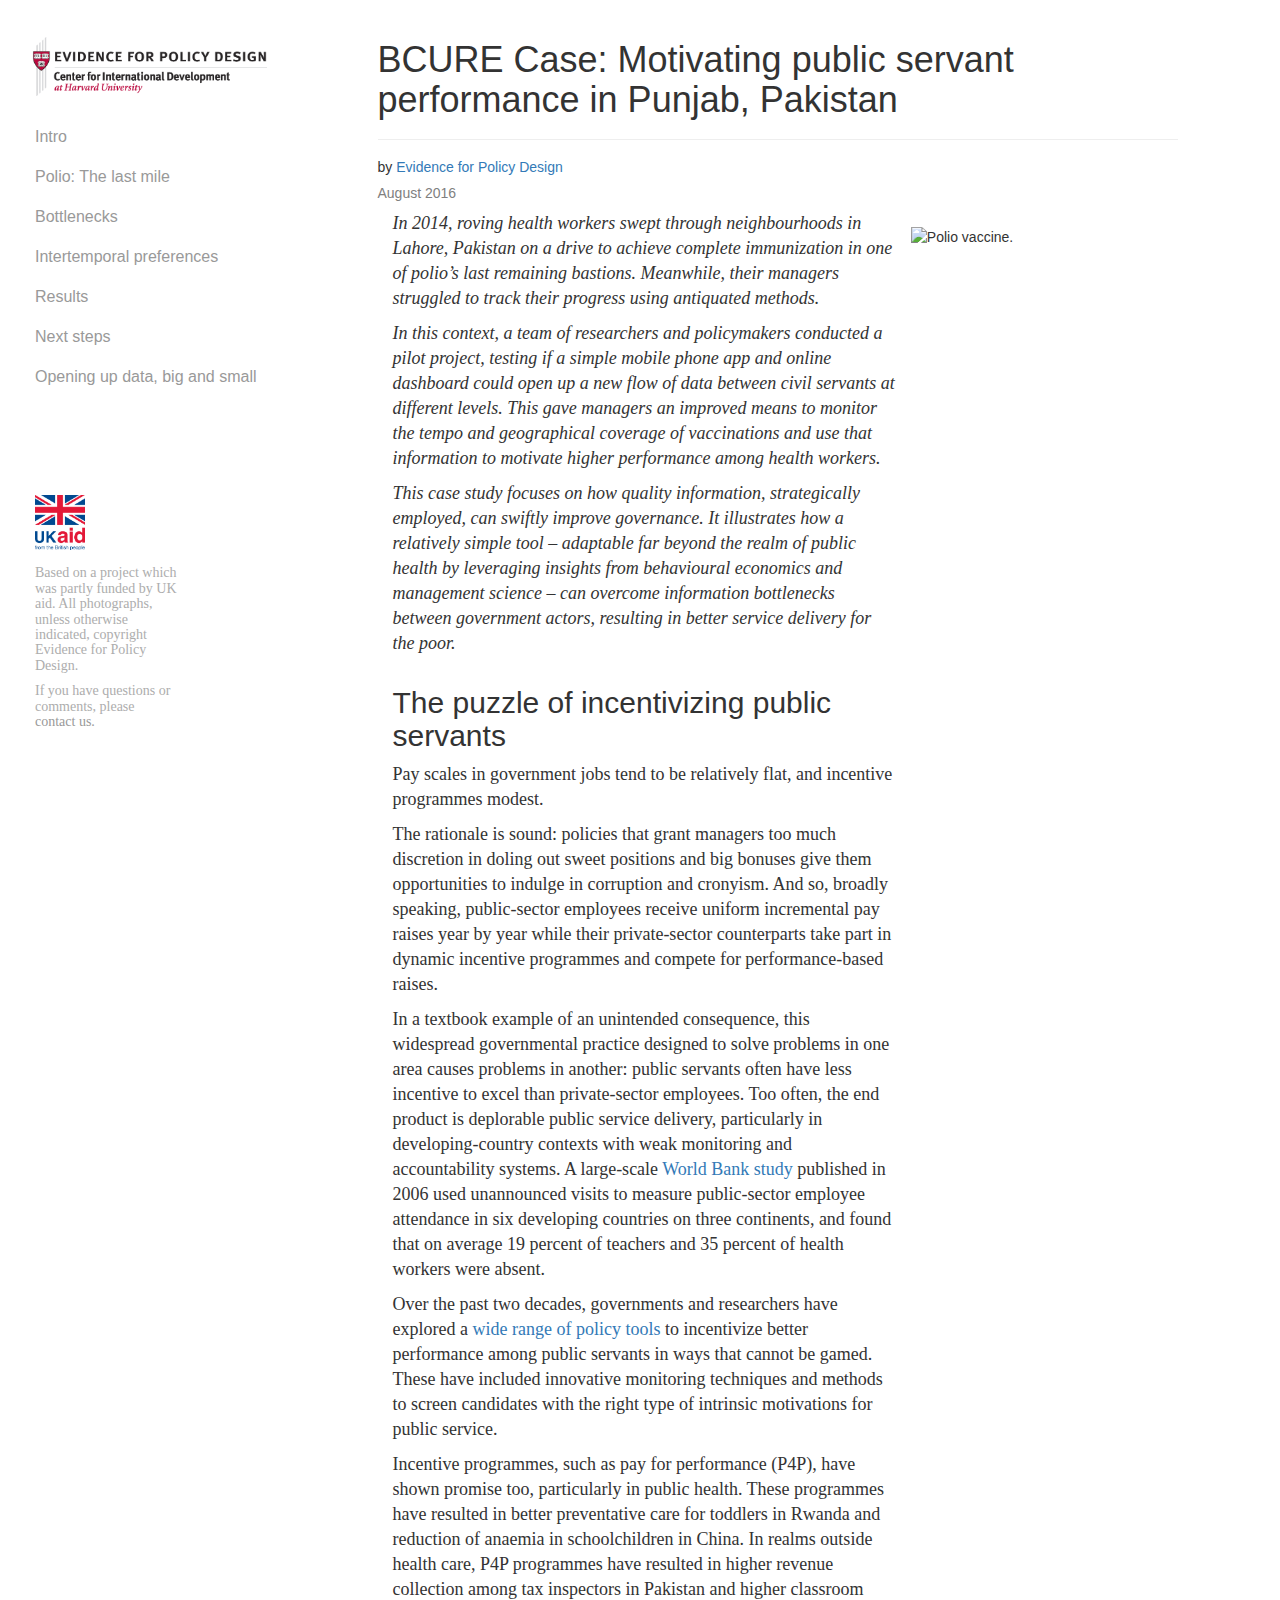
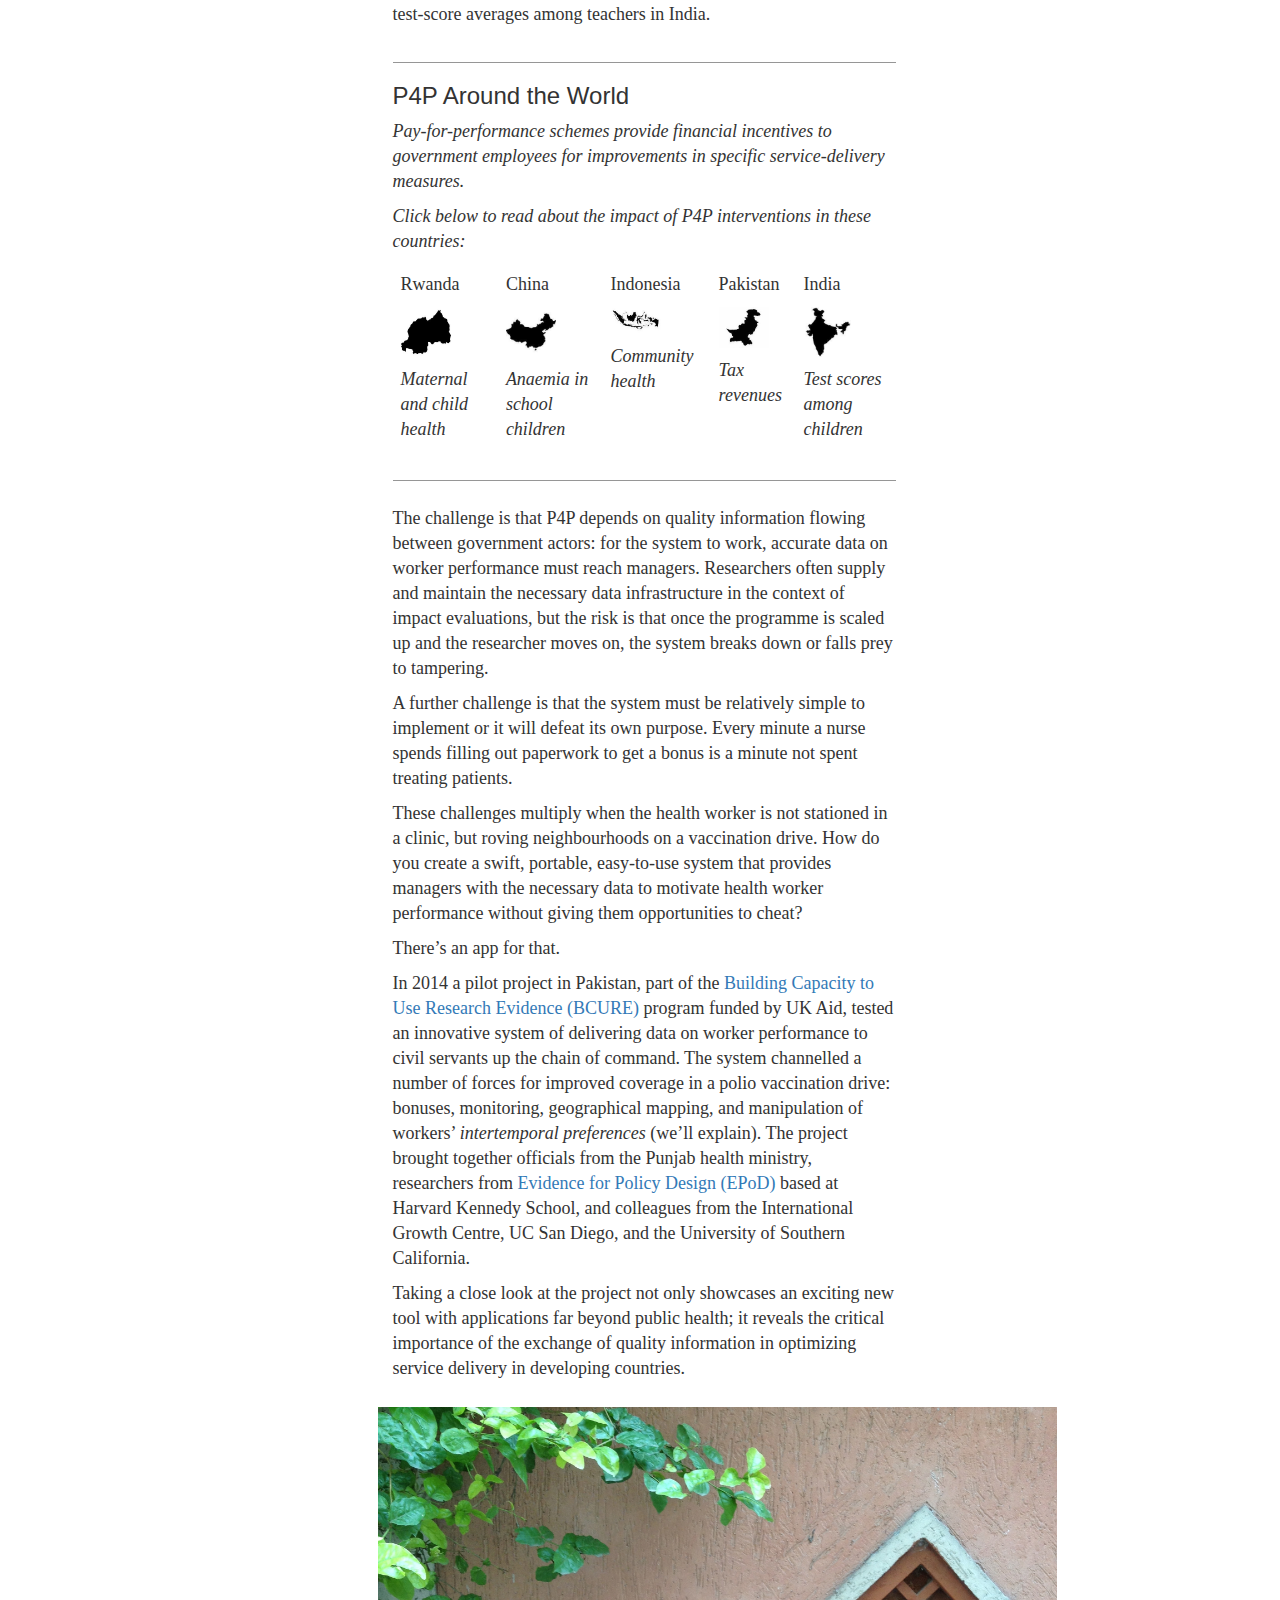
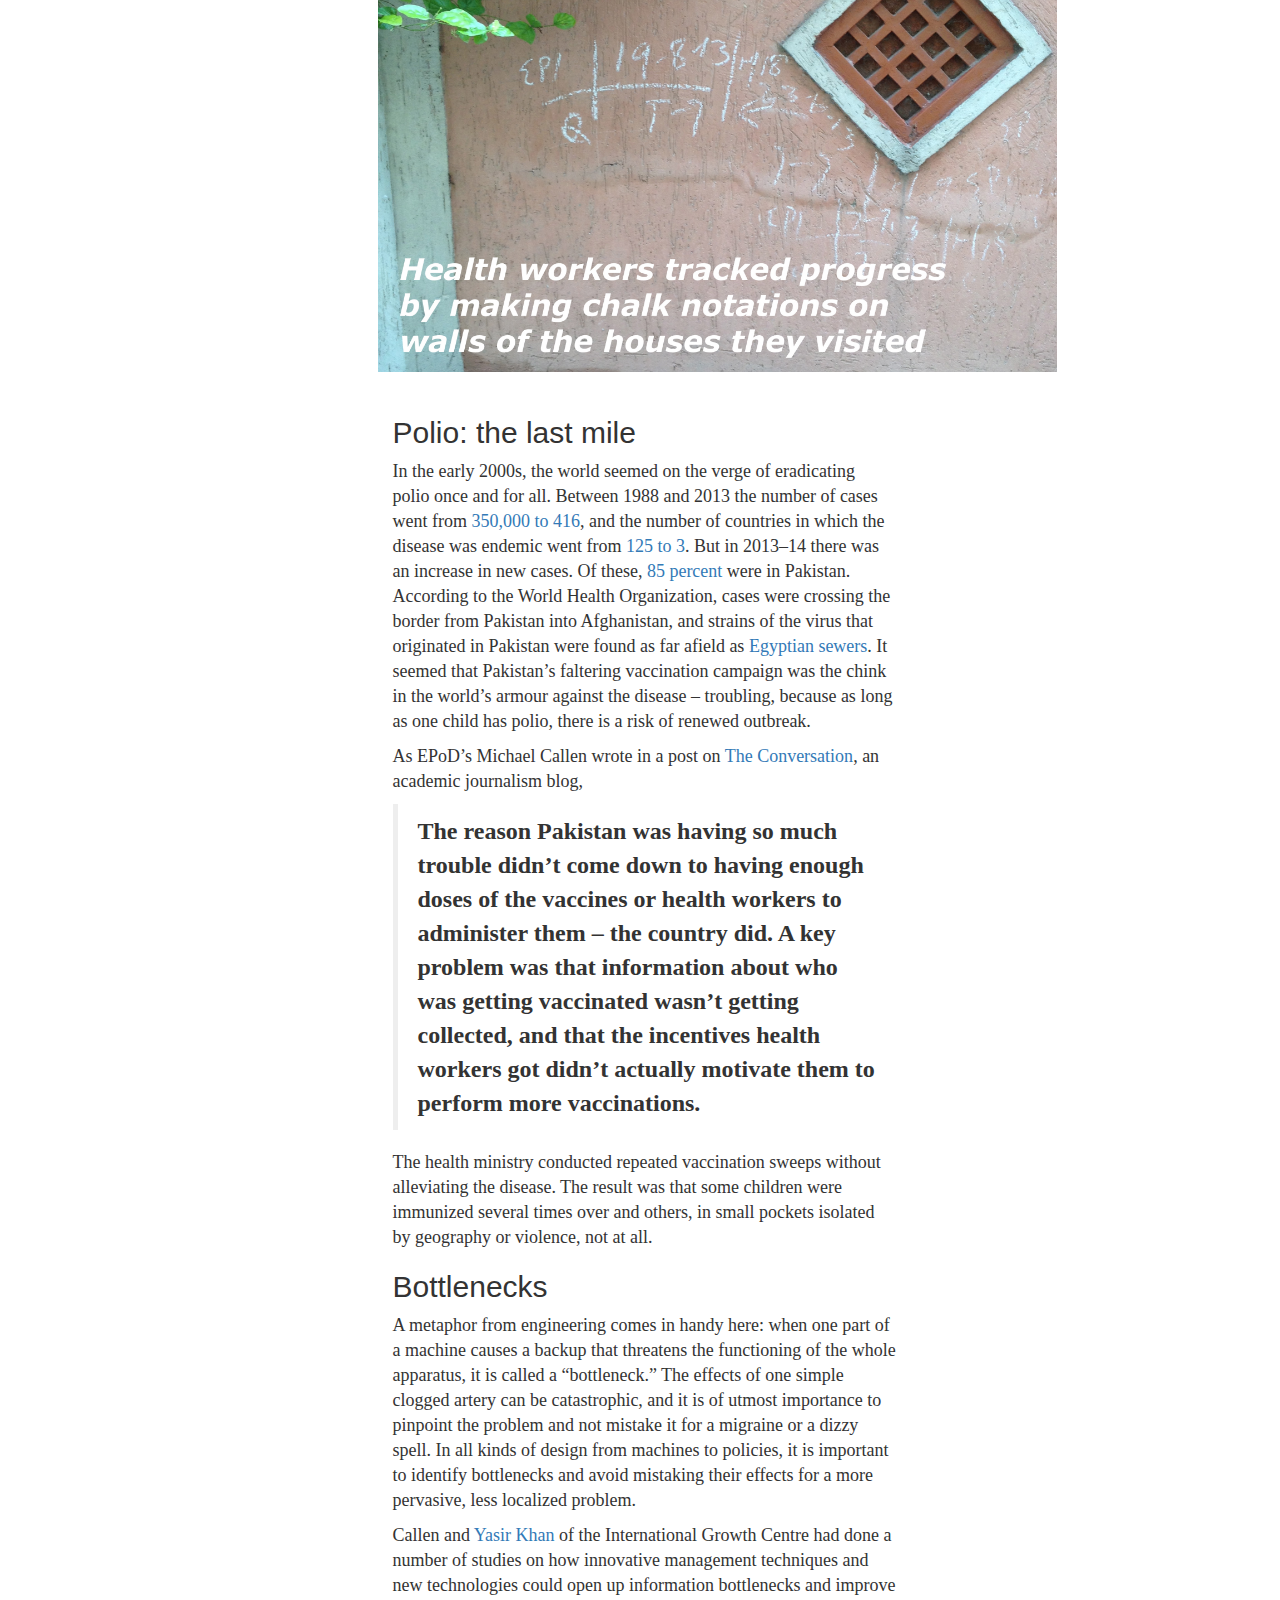
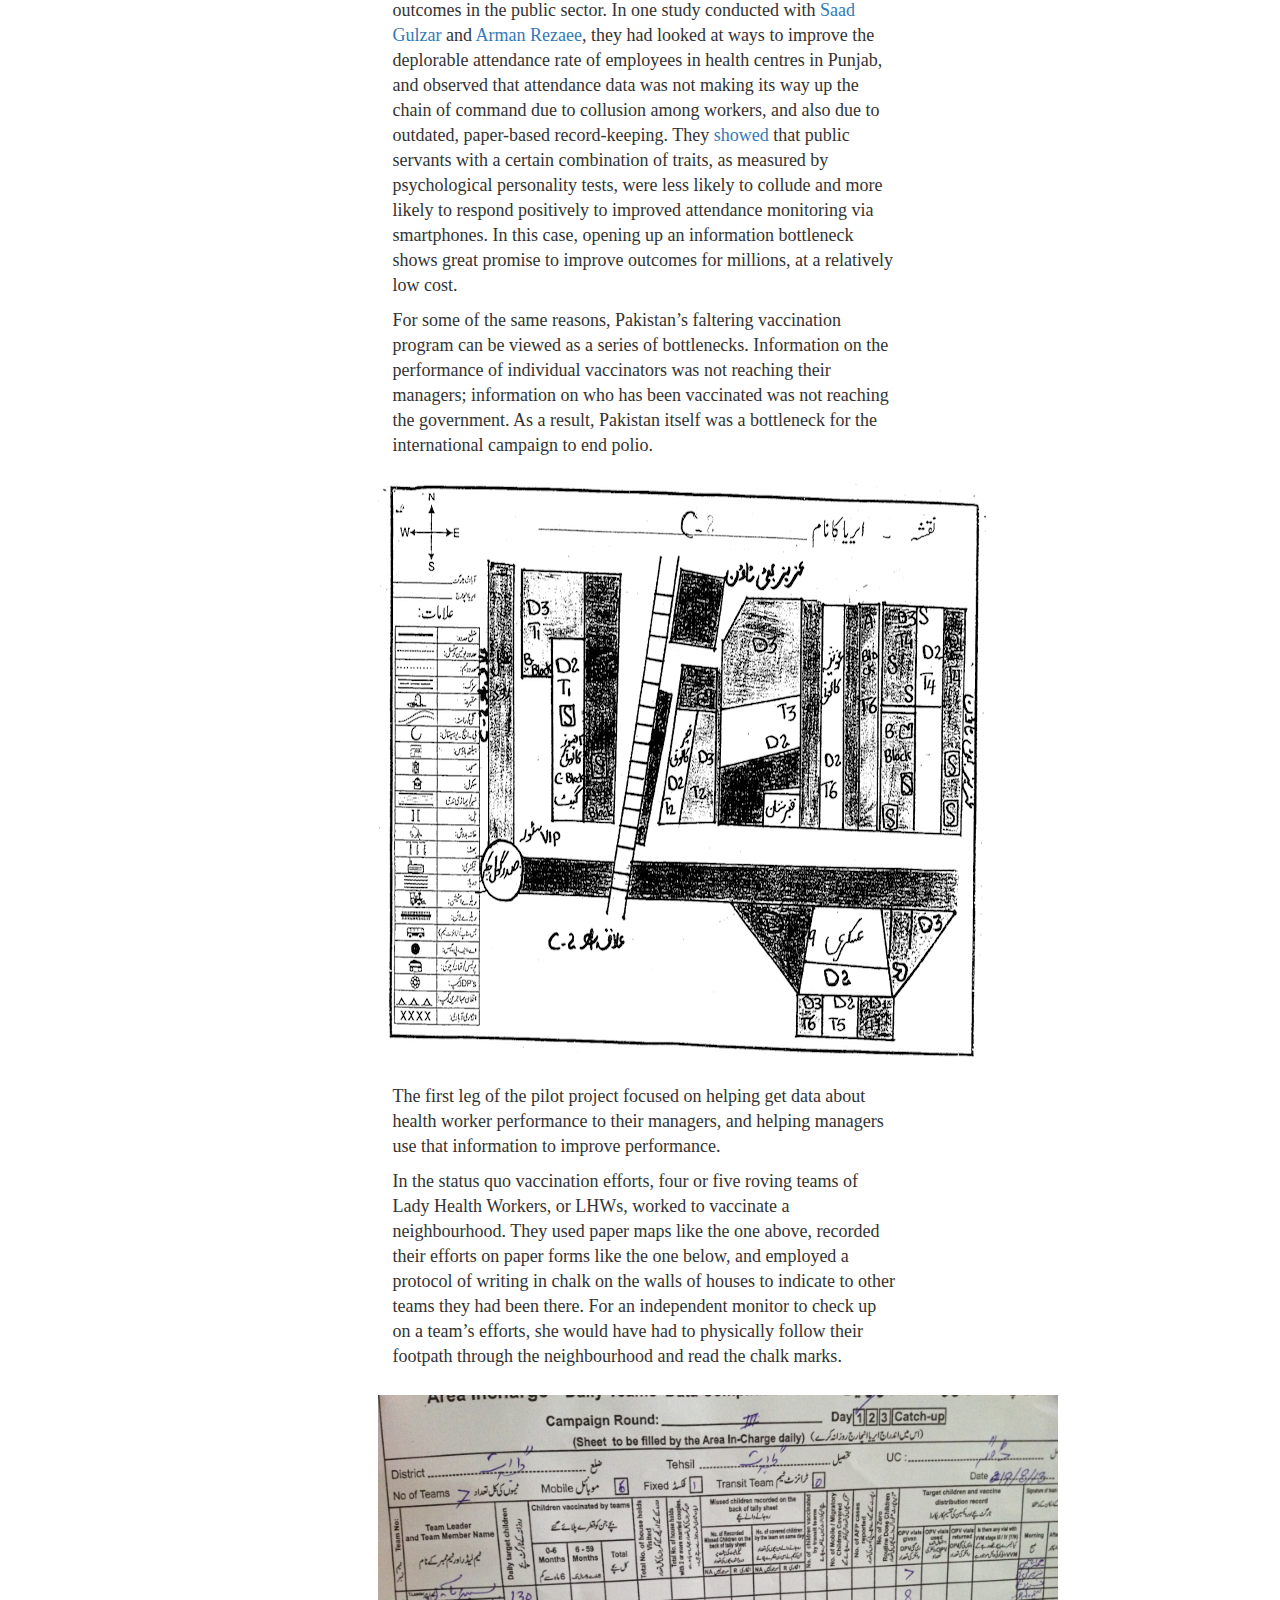
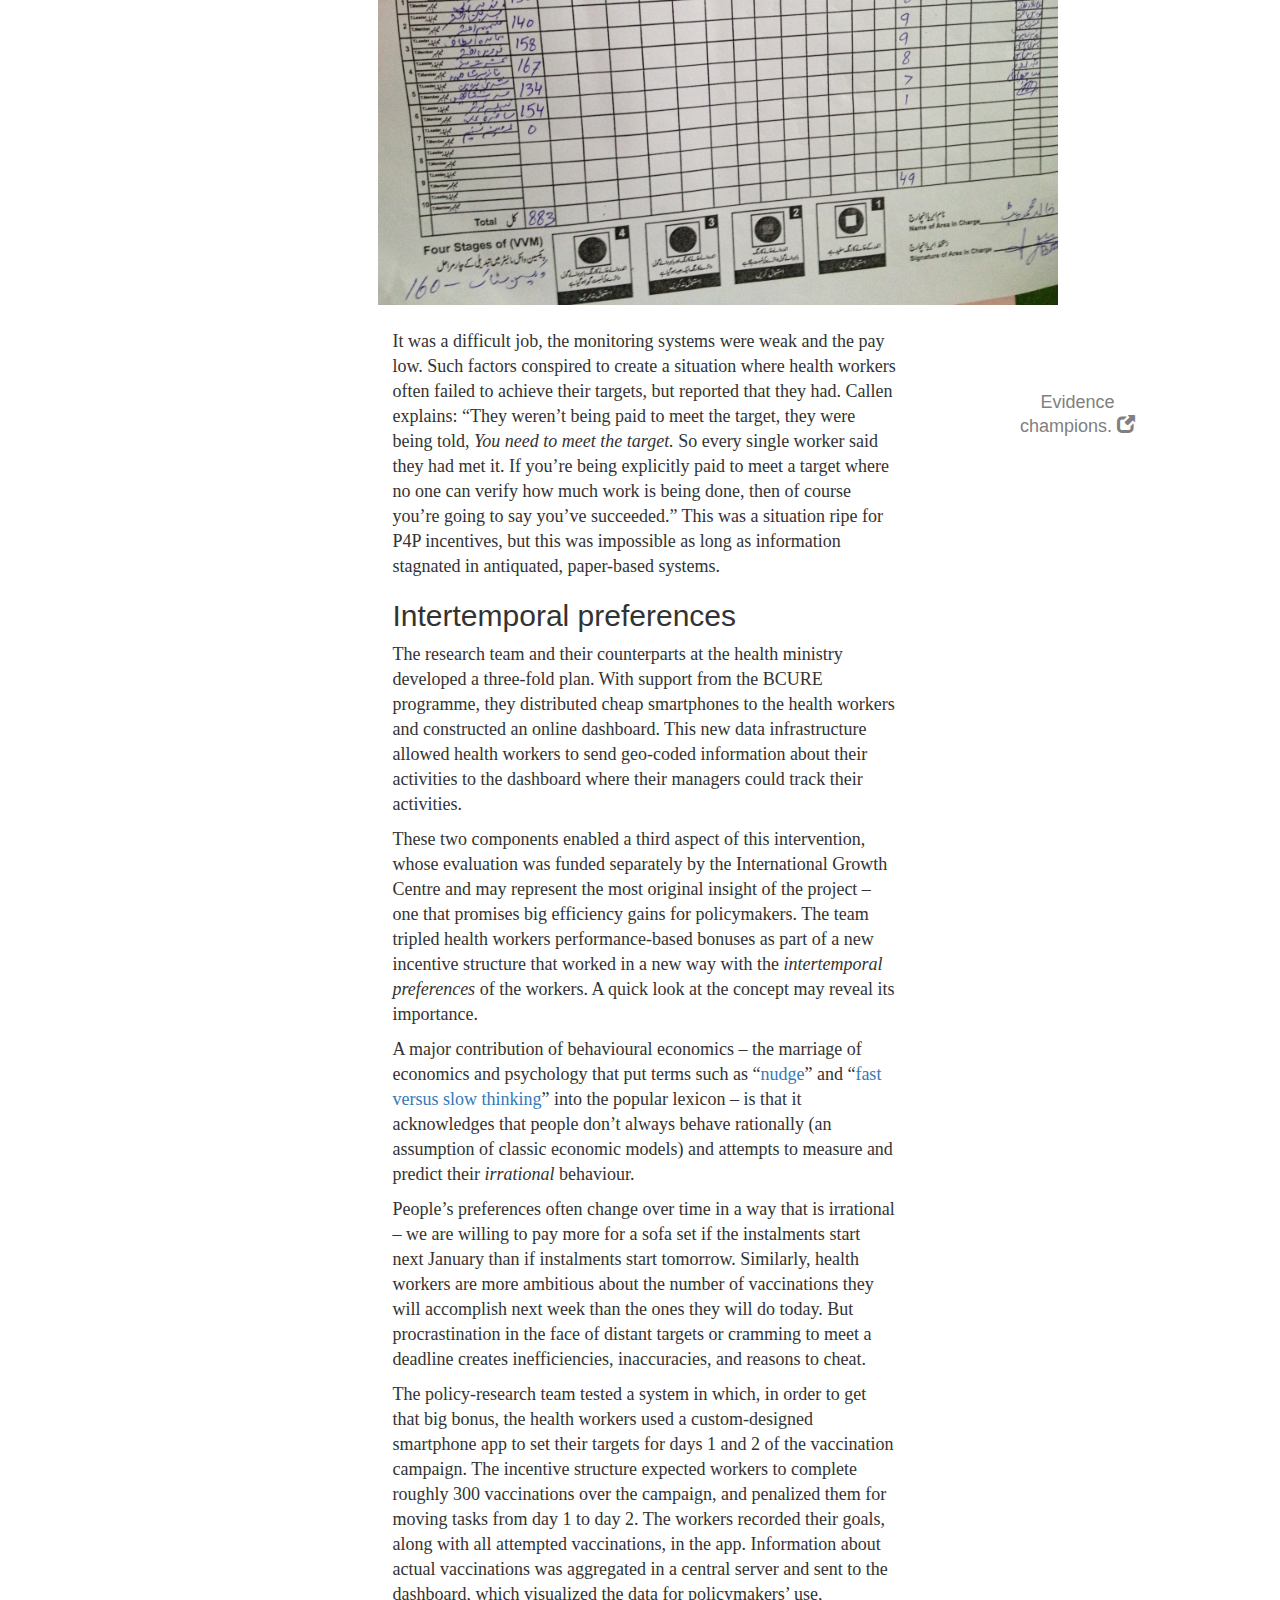
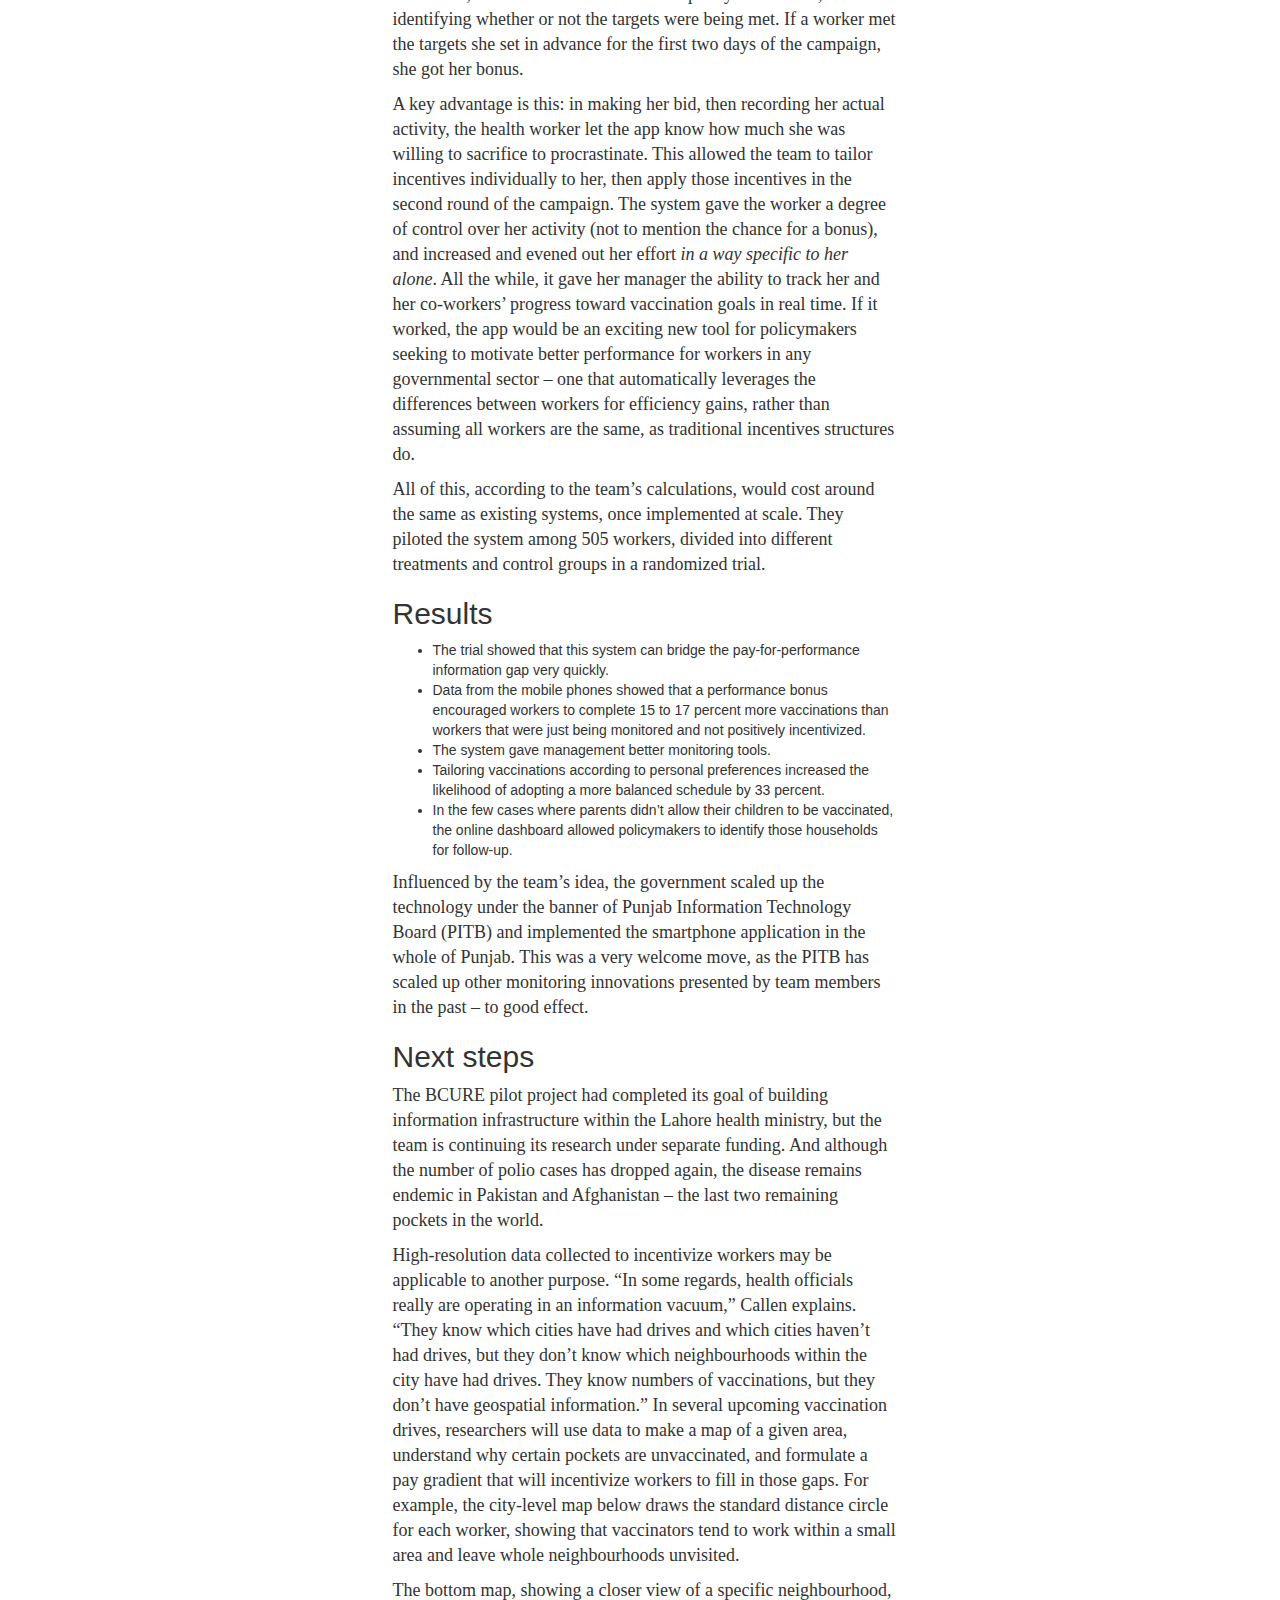
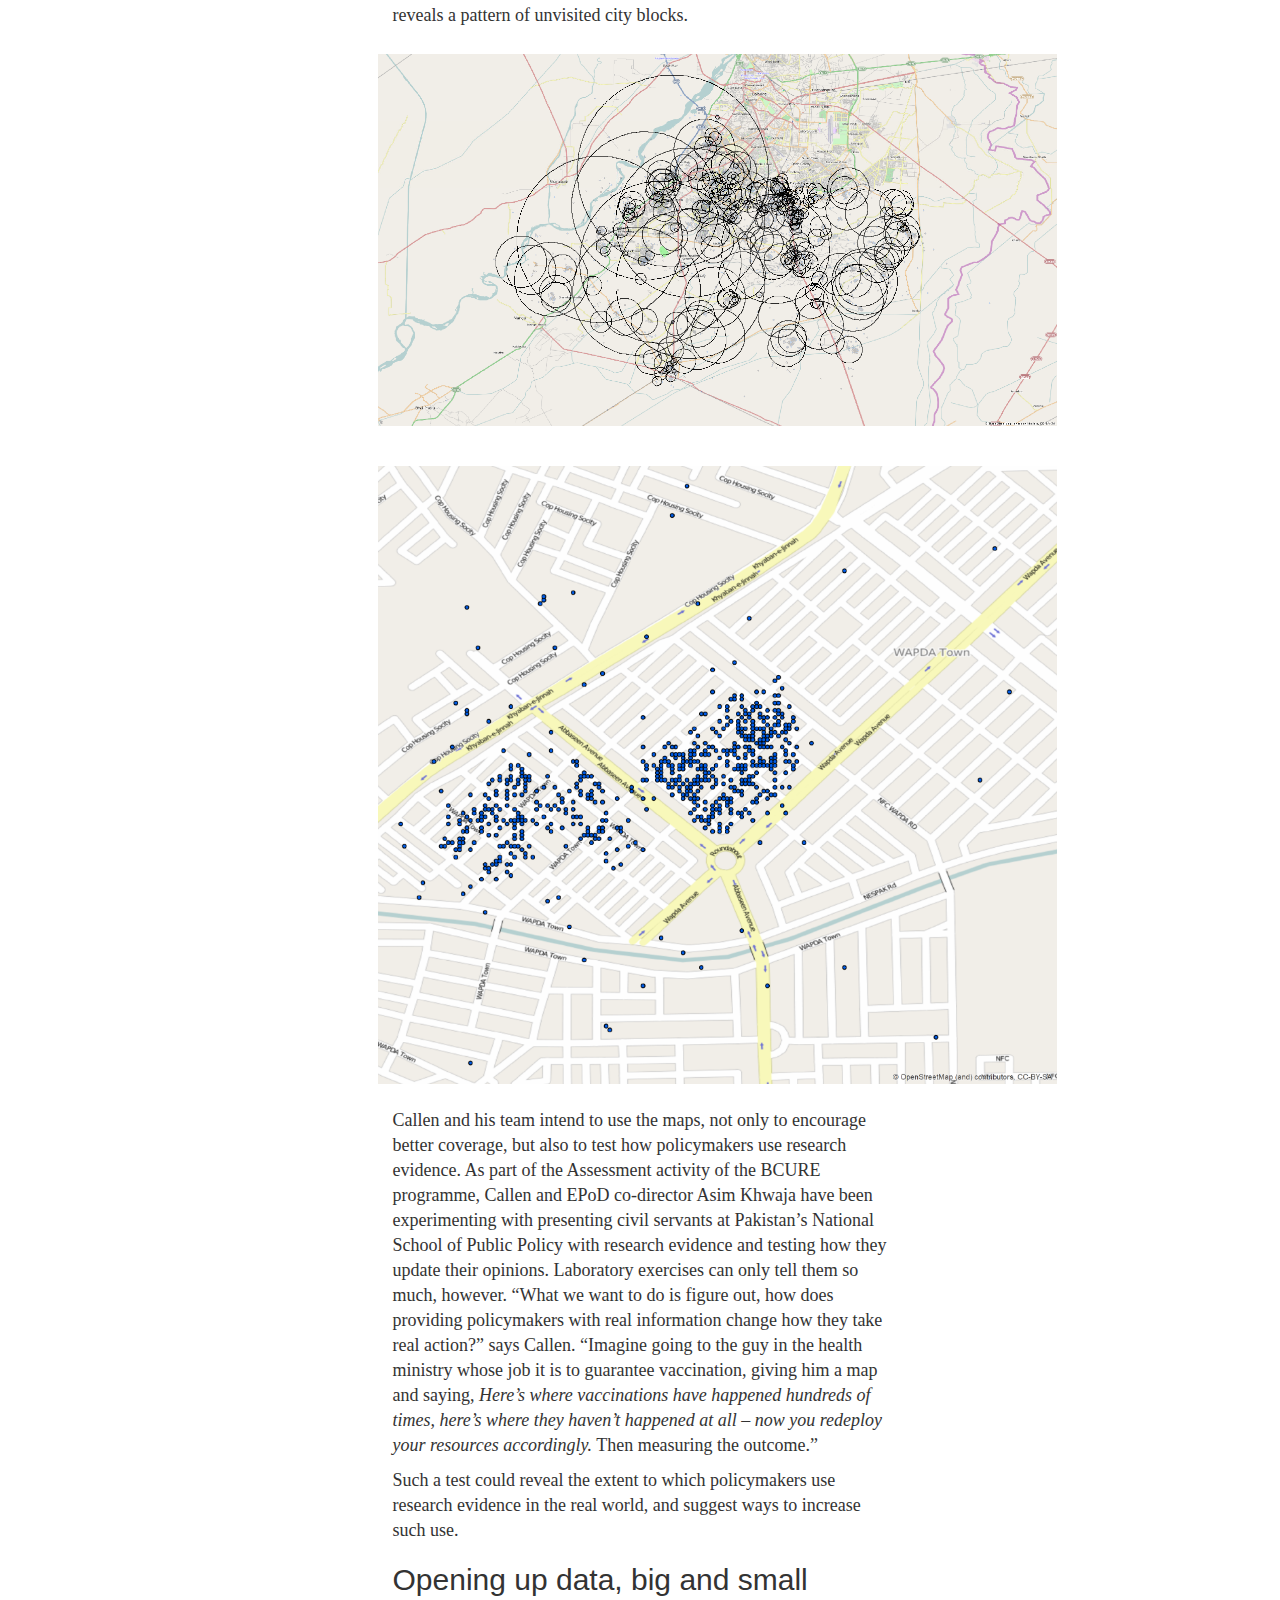
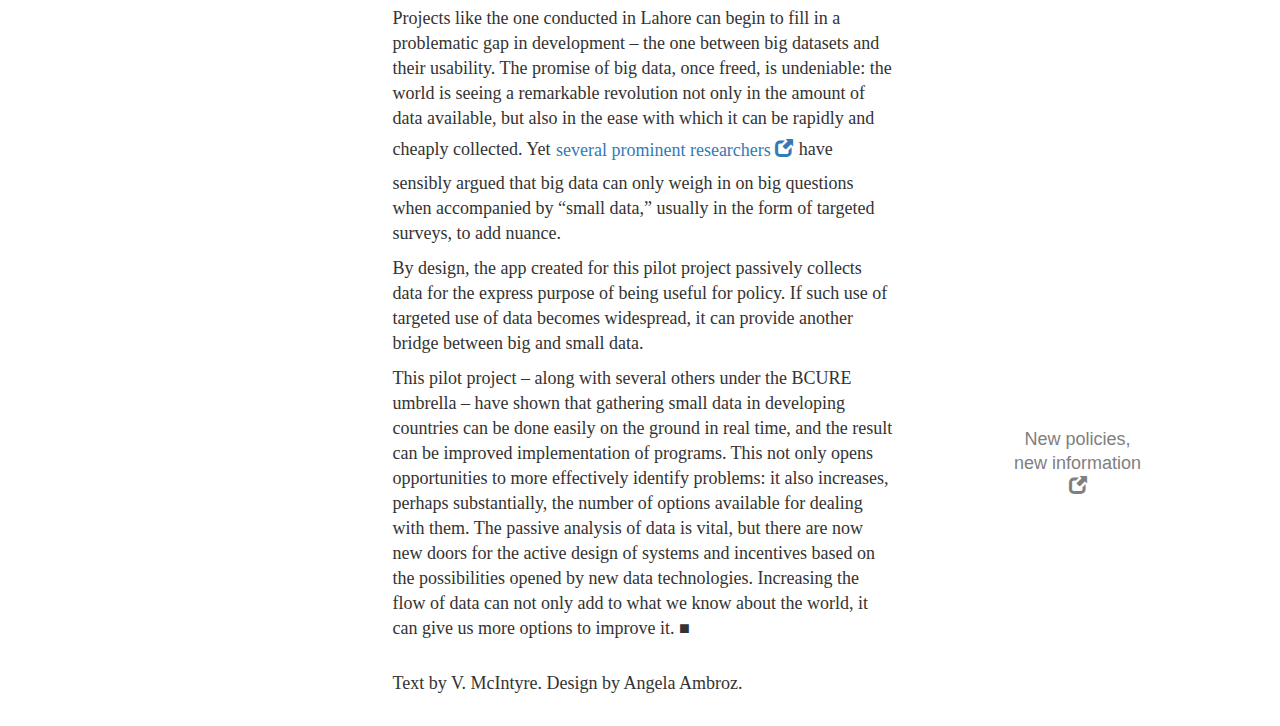
==== commit f5d481ec: "Add widget header. Add top photo with attribution" ====
--- a/index.html
+++ b/index.html
@@ -76,34 +76,41 @@
       <h5>by <a href="http://epod.cid.harvard.edu/">Evidence for Policy Design</a></h5>
       <h5><span id="datetime">August 2016</span></h5>
 
-  <img src="img/img0.jpg" class="img-body" alt="Polio vaccine.">
+  <img src="img/main pic w copyright.jpeg" class="img-body" alt="Polio vaccine.">
   
     <section class="col-sm-8 introduction">
-      <p><small>© 2015 Uttam Kamati, Courtesy of Photoshare</small></p>    
+      <p>In 2014, roving health workers swept through neighbourhoods in Lahore, Pakistan on a drive to achieve complete immunization in one of polio’s last remaining bastions. Meanwhile, their managers struggled to track their progress using antiquated methods. </p>
+
+      <p>In this context, a team of researchers and policymakers conducted a pilot project, testing if a simple mobile phone app and online dashboard could open up a new flow of data between civil servants at different levels. This gave managers an improved means to monitor the tempo and geographical coverage of vaccinations and use that information to motivate higher performance among health workers. </p>
+
+      <p>This case study focuses on how quality information, strategically employed, can swiftly improve governance. It illustrates how a relatively simple tool – adaptable far beyond the realm of public health by leveraging insights from behavioural economics and management science – can overcome information bottlenecks between government actors, resulting in better service delivery for the poor. </p>
+
+
+    </section>
+
+    <section class="col-sm-8">
+      <h2 id="top">The puzzle of incentivizing public servants</h2>
+      
+      <p>Pay scales in government jobs tend to be relatively flat, and incentive programmes modest. </p>
+
+      <p>The rationale is sound: policies that grant managers too much discretion in doling out sweet positions and big bonuses give them opportunities to indulge in corruption and cronyism. And so, broadly speaking, public-sector employees receive uniform incremental pay raises year by year while their private-sector counterparts take part in dynamic incentive programmes and compete for performance-based raises. </p>
+
+      <p>In a textbook example of an unintended consequence, this widespread governmental practice designed to solve problems in one area causes problems in another: public servants often have less incentive to excel than private-sector employees. Too often, the end product is deplorable public service delivery, particularly in developing-country contexts with weak monitoring and accountability systems. A large-scale <a href="http://siteresources.worldbank.org/INTPUBSERV/Resources/477250-1187034401048/ChaudhuryandothersMIA.pdf" target="_blank">World Bank study</a> published in 2006 used unannounced visits to measure public-sector employee attendance in six developing countries on three continents, and found that on average 19 percent of teachers and 35 percent of health workers were absent.</p>
+      
+      <p>Over the past two decades, governments and researchers have explored a <a href="http://scholar.harvard.edu/files/rpande/files/the_personnel_economics_of_the_state.pdf" target="_blank">wide range of policy tools</a> to incentivize better performance among public servants in ways that cannot be gamed. These have included innovative monitoring techniques and methods to screen candidates with the right type of intrinsic motivations for public service. </p>
+      
+      <p>Incentive programmes, such as pay for performance (P4P), have shown promise too, particularly in public health. These programmes have resulted in better preventative care for toddlers in Rwanda and reduction of anaemia in schoolchildren in China. In realms outside health care, P4P programmes have resulted in higher revenue collection among tax inspectors in Pakistan and higher classroom test-score averages among teachers in India. </p>
 
       <br>
-      <p>In 2014, roving health workers swept through neighbourhoods in Lahore, Pakistan on a drive to achieve complete immunization in one of polio’s last remaining bastions. Meanwhile, their managers struggled to track their progress using antiquated methods. </p>
-
-      <p>In this context, a team of researchers and policymakers conducted a pilot project, testing if a simple mobile phone app and online dashboard could open up a new flow of data between civil servants at different levels. This gave managers an improved means to monitor the tempo and geographical coverage of vaccinations and use that information to motivate higher performance among health workers. </p>
-
-      <p>This case study focuses on how quality information, strategically employed, can swiftly improve governance. It illustrates how a relatively simple tool – adaptable far beyond the realm of public health by leveraging insights from behavioural economics and management science – can overcome information bottlenecks between government actors, resulting in better service delivery for the poor. </p>
-
-
-    </section>
-
-    <section class="col-sm-8">
-      <h2 id="top">The puzzle of incentivizing public servants</h2>
-      
-      <p>Pay scales in government jobs tend to be relatively flat, and incentive programmes modest. </p>
-
-      <p>The rationale is sound: policies that grant managers too much discretion in doling out sweet positions and big bonuses give them opportunities to indulge in corruption and cronyism. And so, broadly speaking, public-sector employees receive uniform incremental pay raises year by year while their private-sector counterparts take part in dynamic incentive programmes and compete for performance-based raises. </p>
-
-      <p>In a textbook example of an unintended consequence, this widespread governmental practice designed to solve problems in one area causes problems in another: public servants often have less incentive to excel than private-sector employees. Too often, the end product is deplorable public service delivery, particularly in developing-country contexts with weak monitoring and accountability systems. A large-scale <a href="http://siteresources.worldbank.org/INTPUBSERV/Resources/477250-1187034401048/ChaudhuryandothersMIA.pdf" target="_blank">World Bank study</a> published in 2006 used unannounced visits to measure public-sector employee attendance in six developing countries on three continents, and found that on average 19 percent of teachers and 35 percent of health workers were absent.</p>
-      
-      <p>Over the past two decades, governments and researchers have explored a <a href="http://scholar.harvard.edu/files/rpande/files/the_personnel_economics_of_the_state.pdf" target="_blank">wide range of policy tools</a> to incentivize better performance among public servants in ways that cannot be gamed. These have included innovative monitoring techniques and methods to screen candidates with the right type of intrinsic motivations for public service. </p>
-      
-      <p>Incentive programmes, such as pay for performance (P4P), have shown promise too, particularly in public health. These programmes have resulted in better preventative care for toddlers in Rwanda and reduction of anaemia in schoolchildren in China. In realms outside health care, P4P programmes have resulted in higher revenue collection among tax inspectors in Pakistan and higher classroom test-score averages among teachers in India. </p>
-
+      
+      <div class="h-divider"></div>
+      
+      <h3>P4P Around the World</h3>
+      <div class="widget-header">
+      <p>Pay-for-performance schemes provide financial incentives to government employees for improvements in specific service-delivery measures.</p> 
+      <p>Click below to read about the impact of P4P interventions in these countries:</p>
+      </div>
+      
       <div id="widget">
         <table class="table" id="widgetTable">
           <th id="rwanda">
@@ -217,8 +224,10 @@
 
       </div>
 
+      <div class="h-divider"></div>
+      <br>
       </section>
-      
+
       <section class="col-sm-8">
 
       <p>The challenge is that P4P depends on quality information flowing between government actors: for the system to work, accurate data on worker performance must reach managers. Researchers often supply and maintain the necessary data infrastructure in the context of impact evaluations, but the risk is that once the programme is scaled up and the researcher moves on, the system breaks down or falls prey to tampering.</p> 
--- a/css/styles.css
+++ b/css/styles.css
@@ -114,3 +114,18 @@
 	font: 200 18px/25px 'Garamond', serif;
 }
 
+.widget-header p {
+	font-style: italic;
+}
+
+.h-divider{
+	margin-top:5px;
+	margin-bottom:5px;
+	height:1px;
+	width:100%;
+	border-top:1px solid rgb(150,150,150);
+}
+
+th {
+	border:none !important;
+}
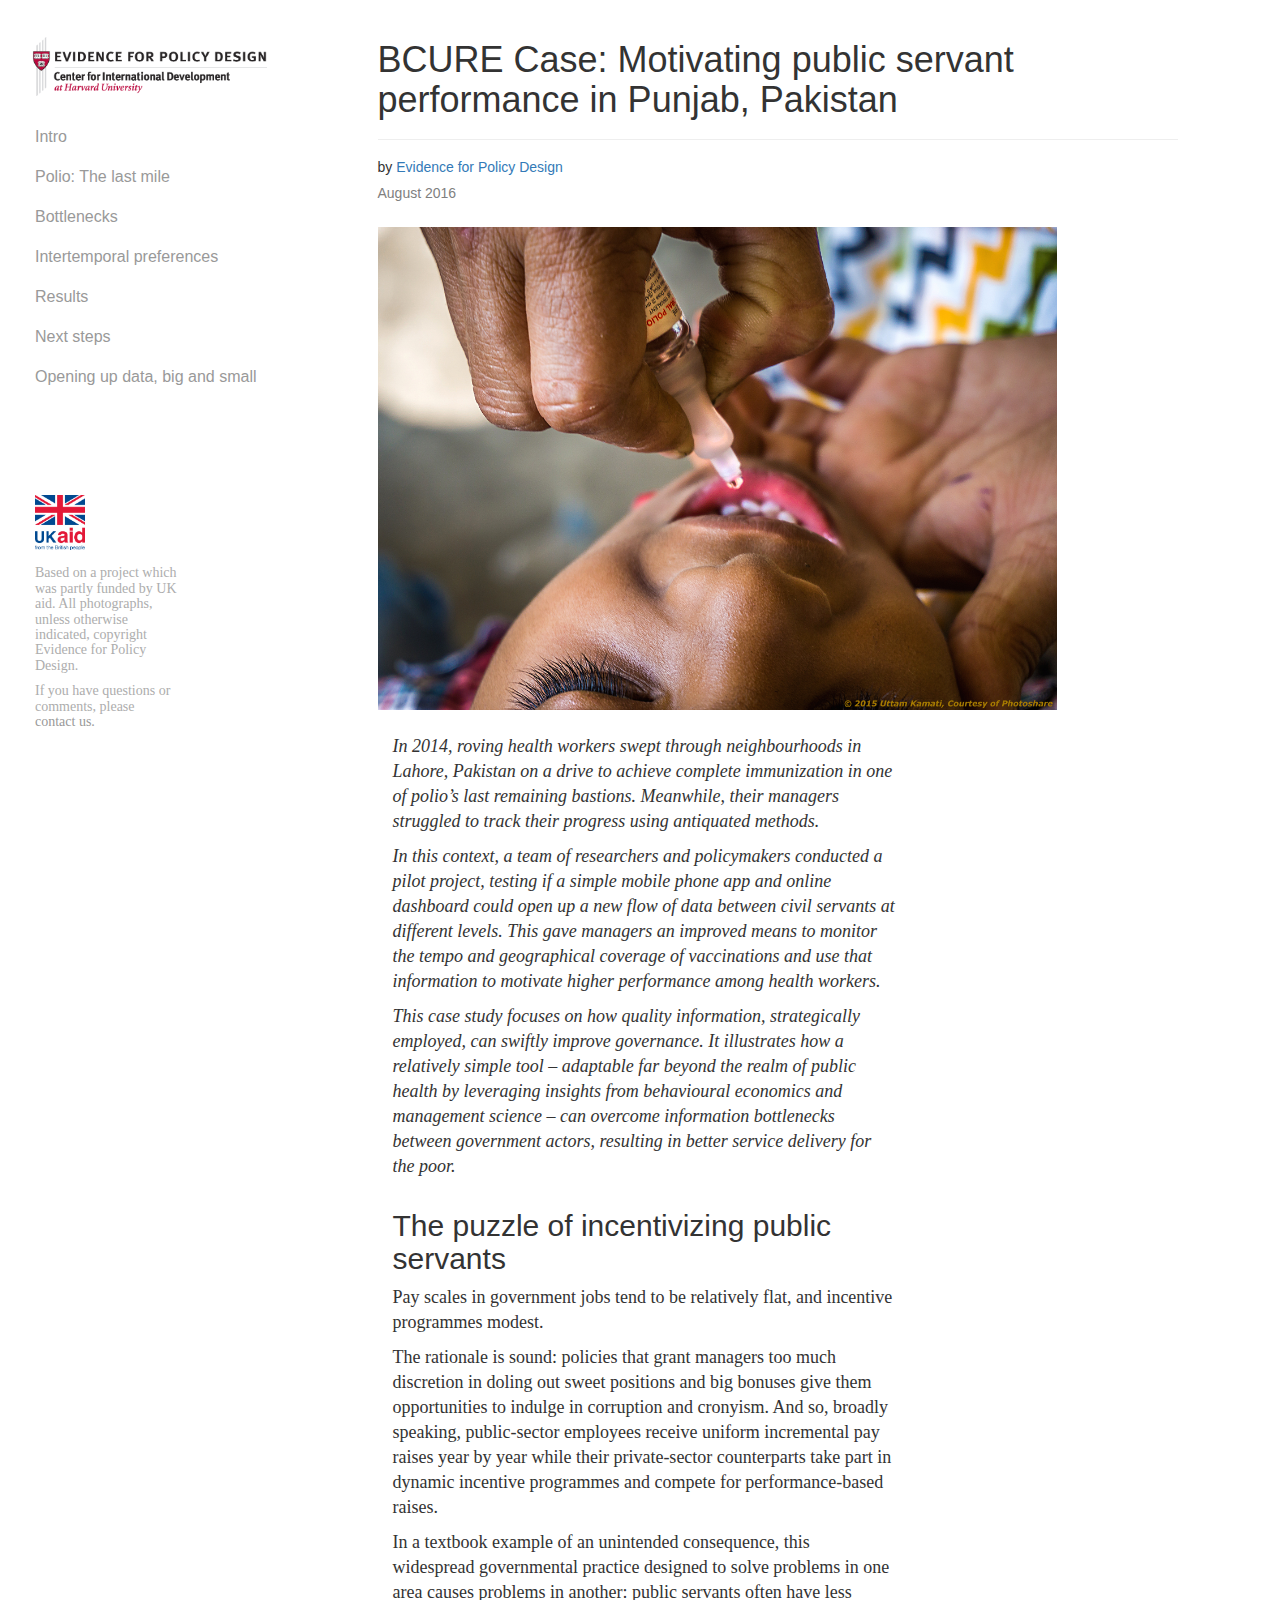
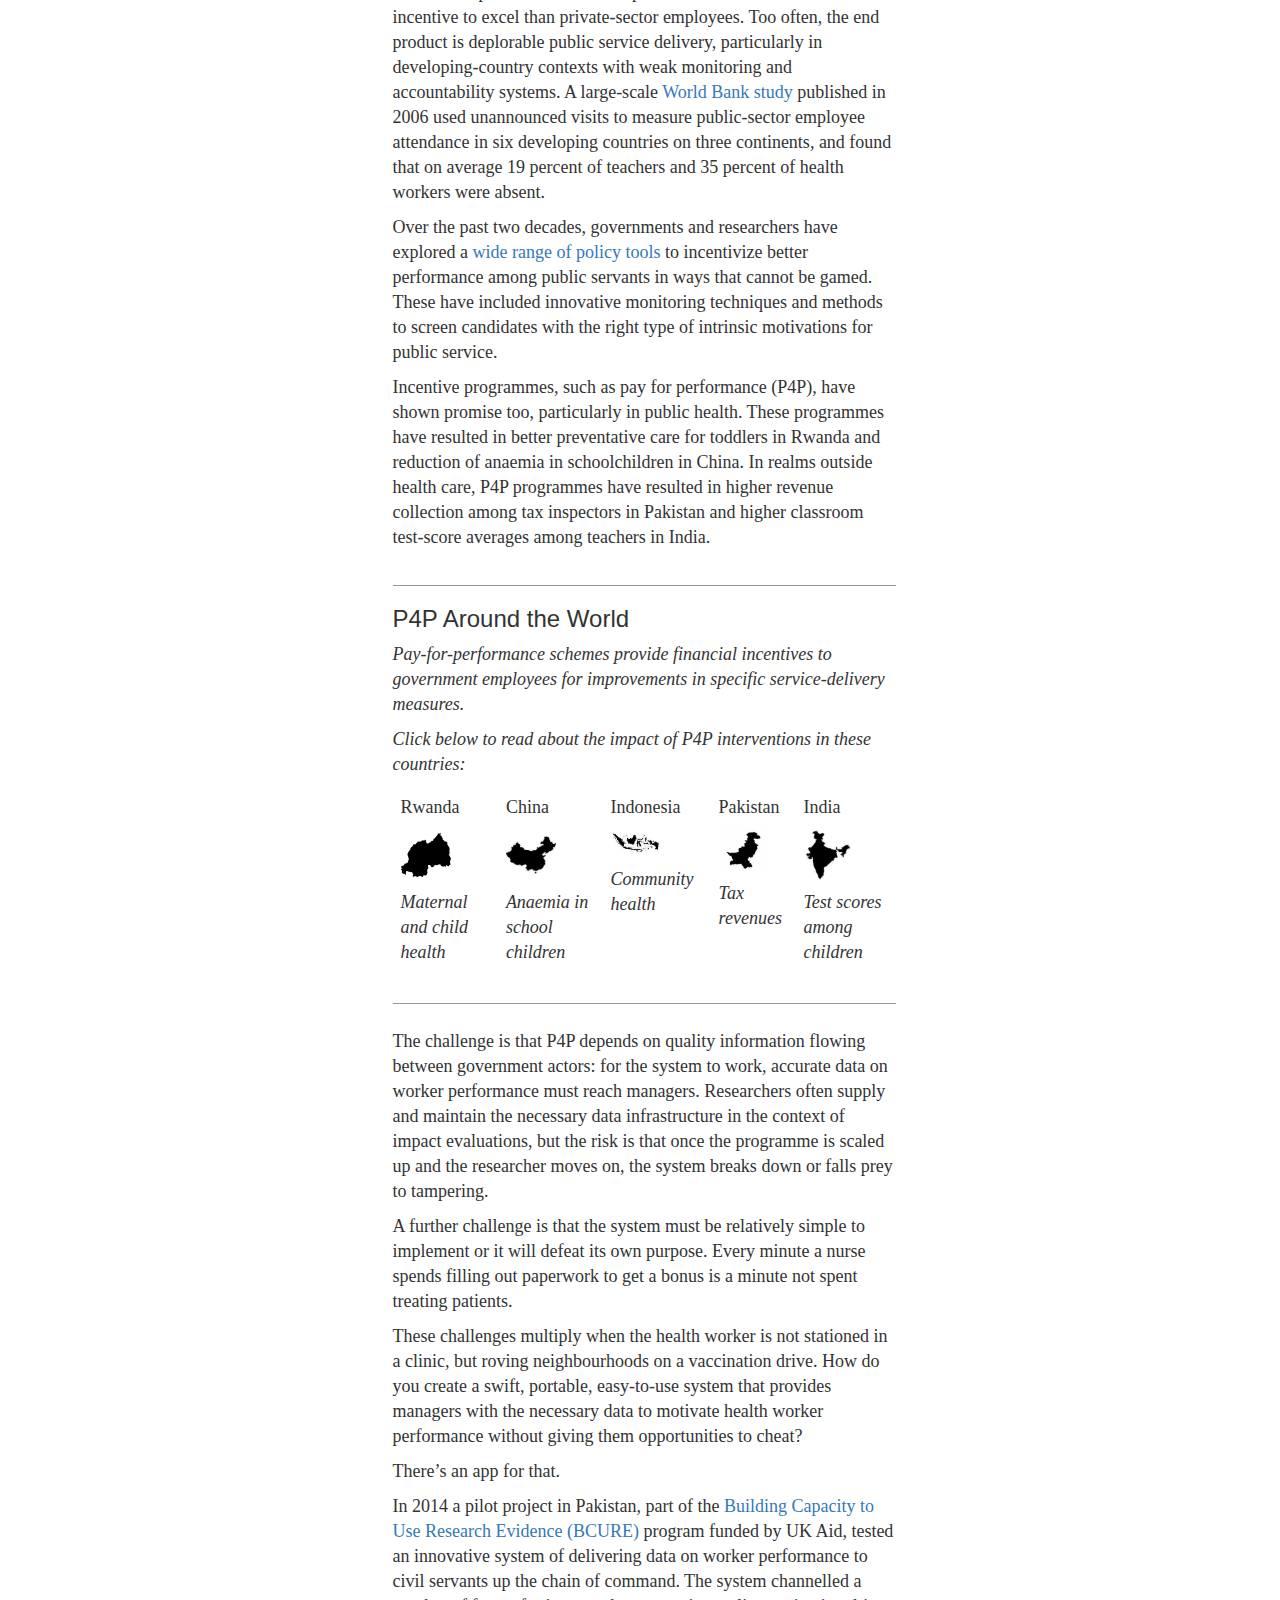
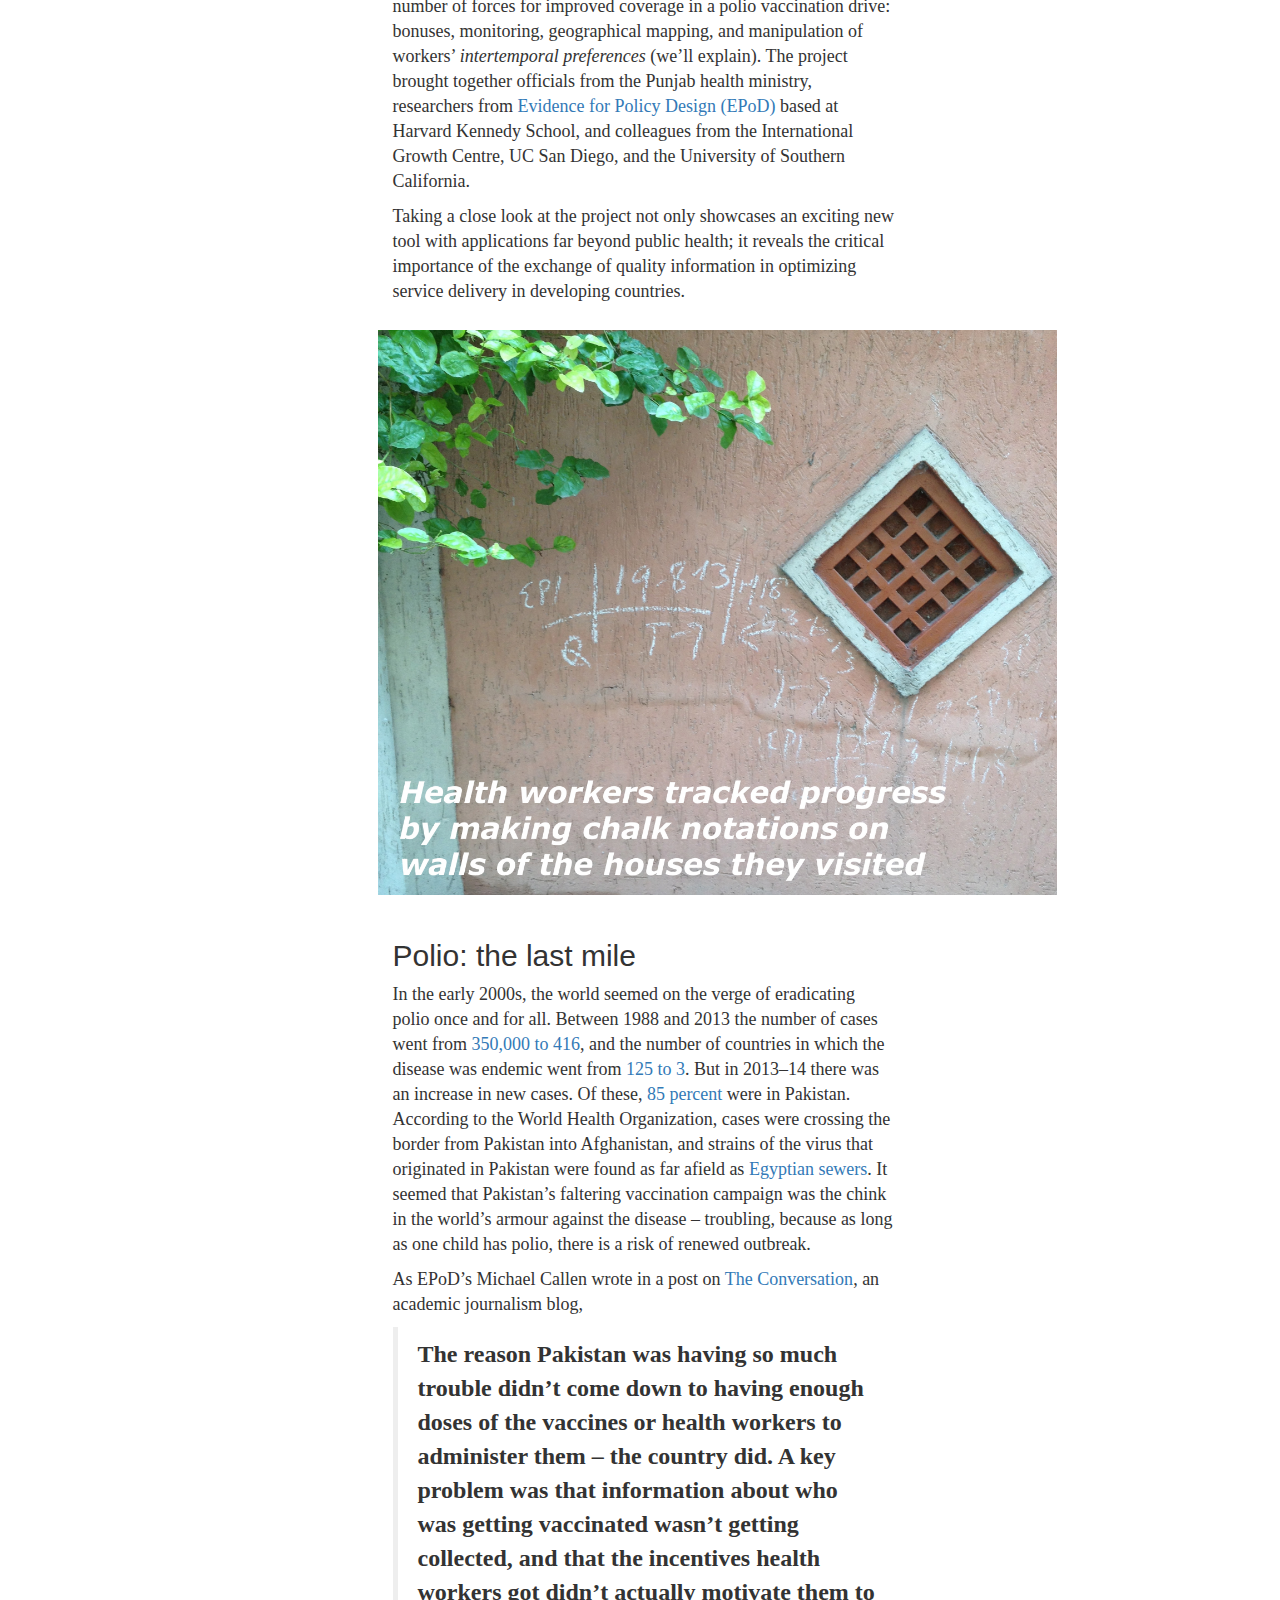
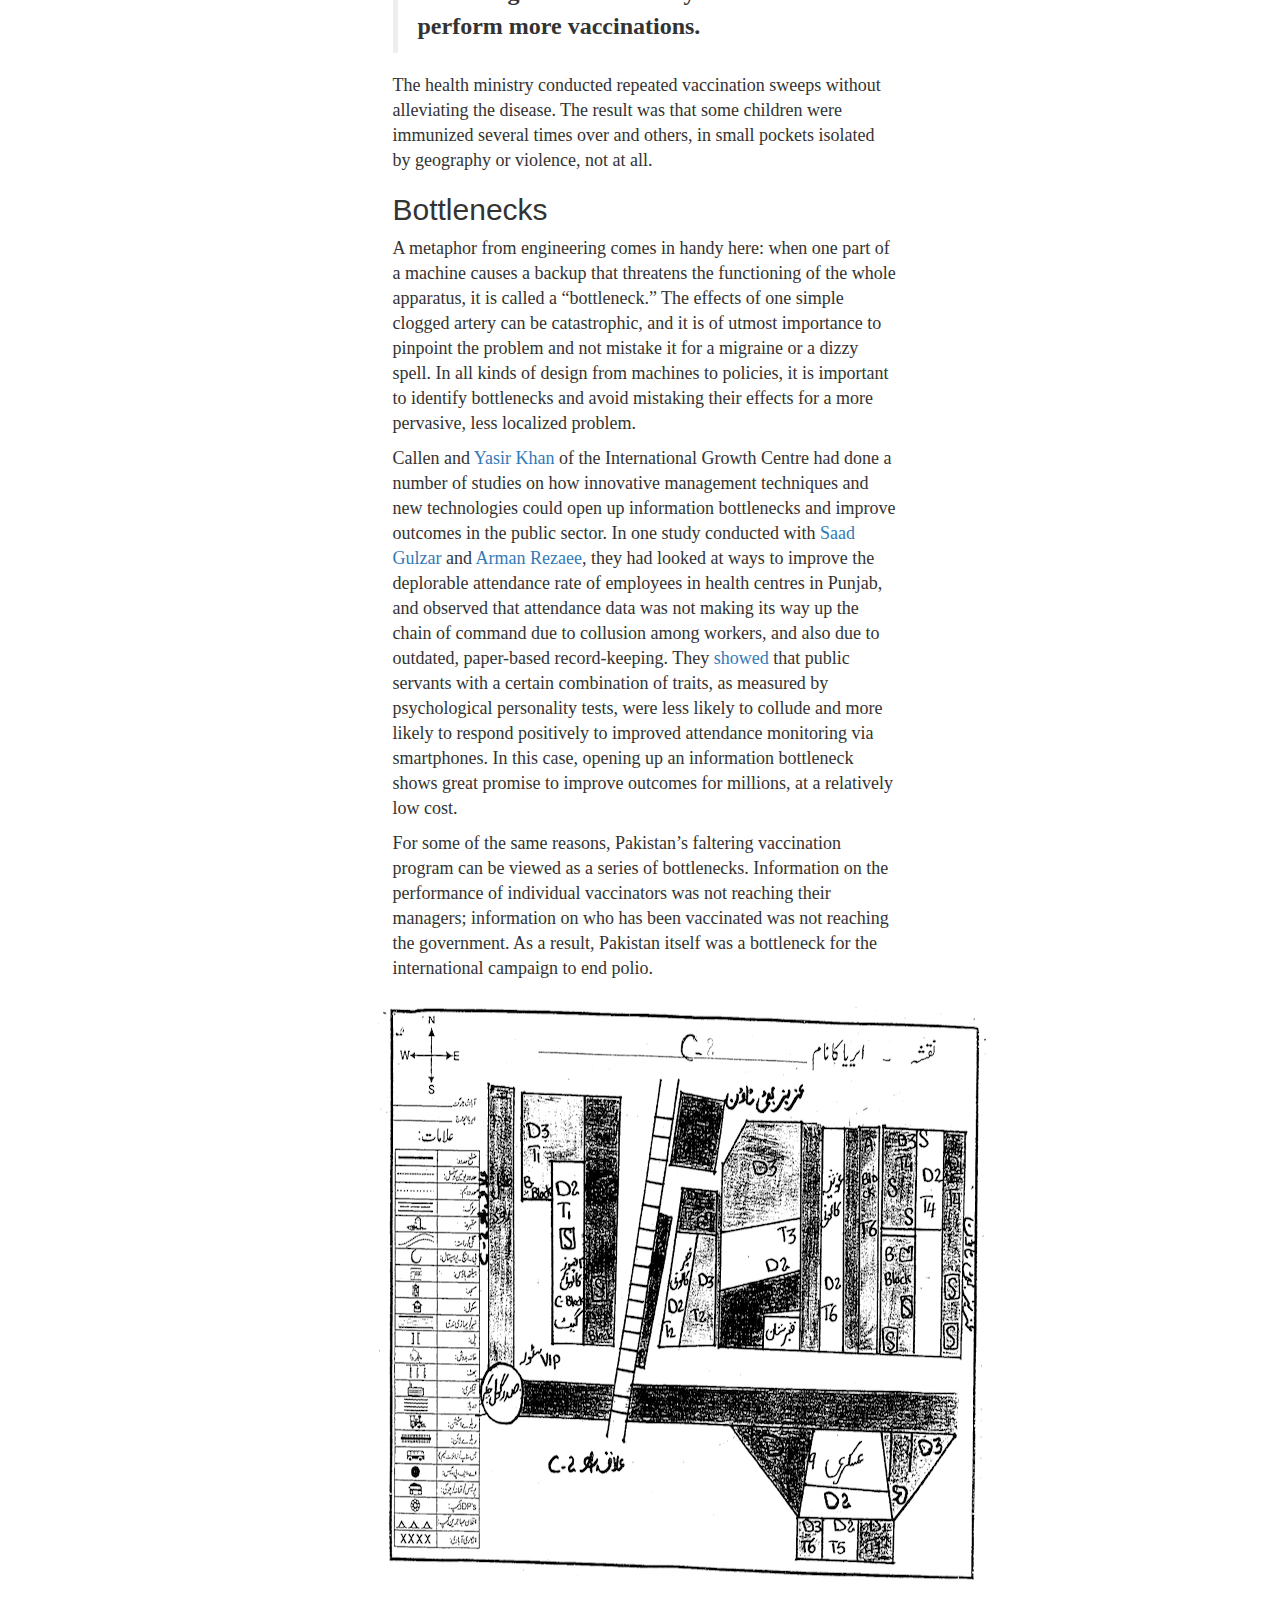
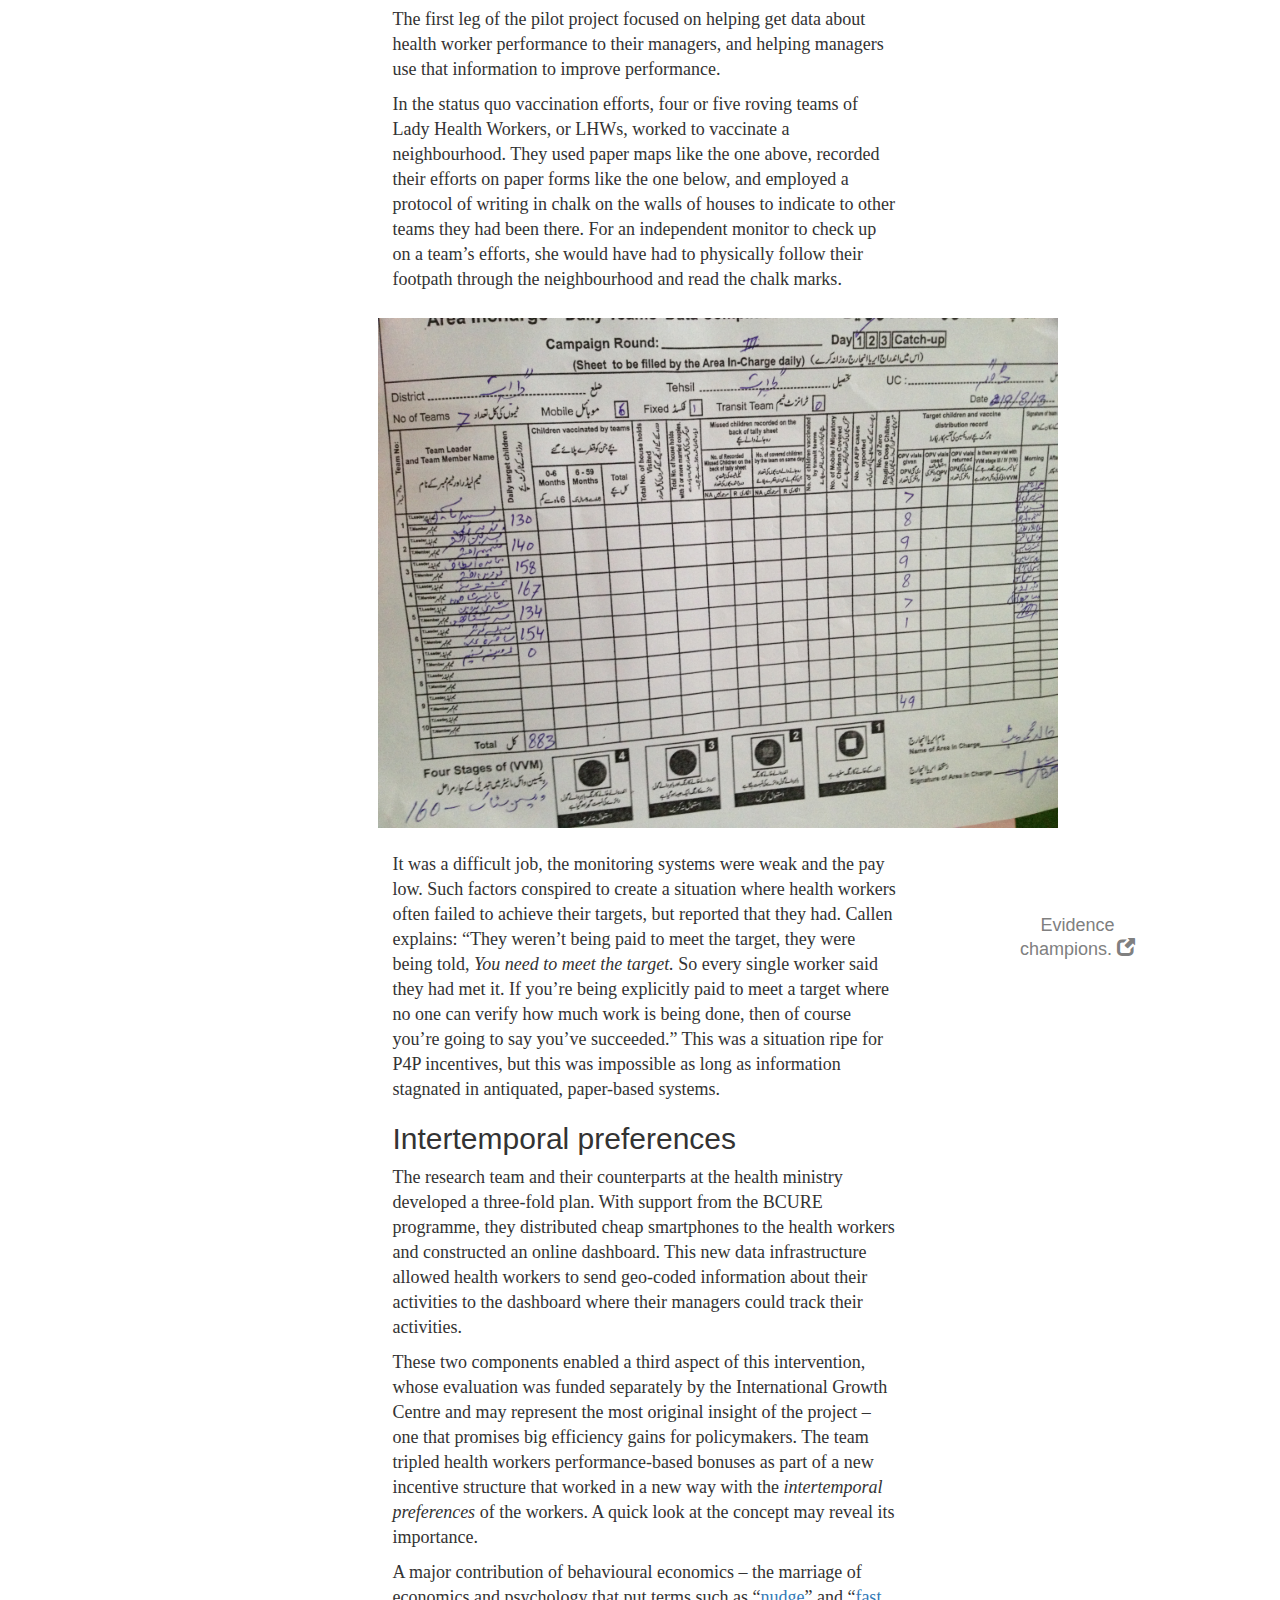
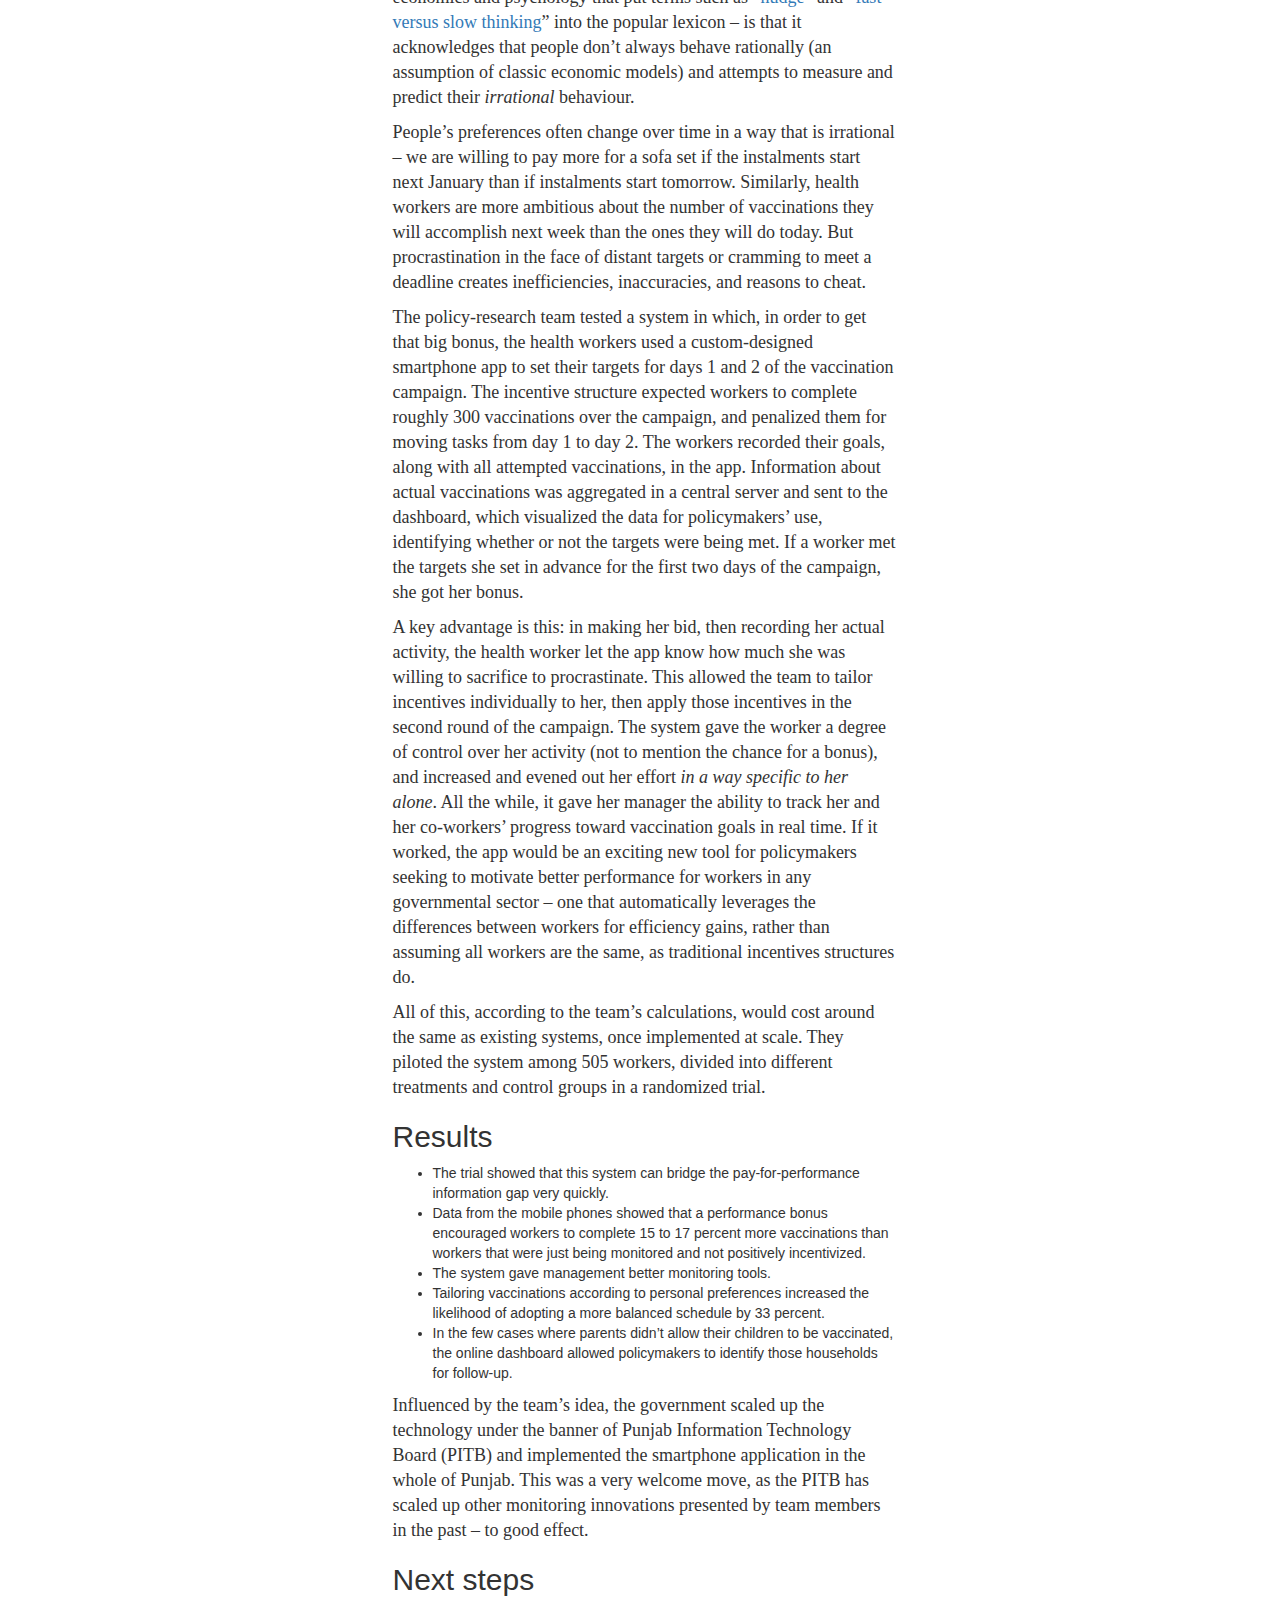
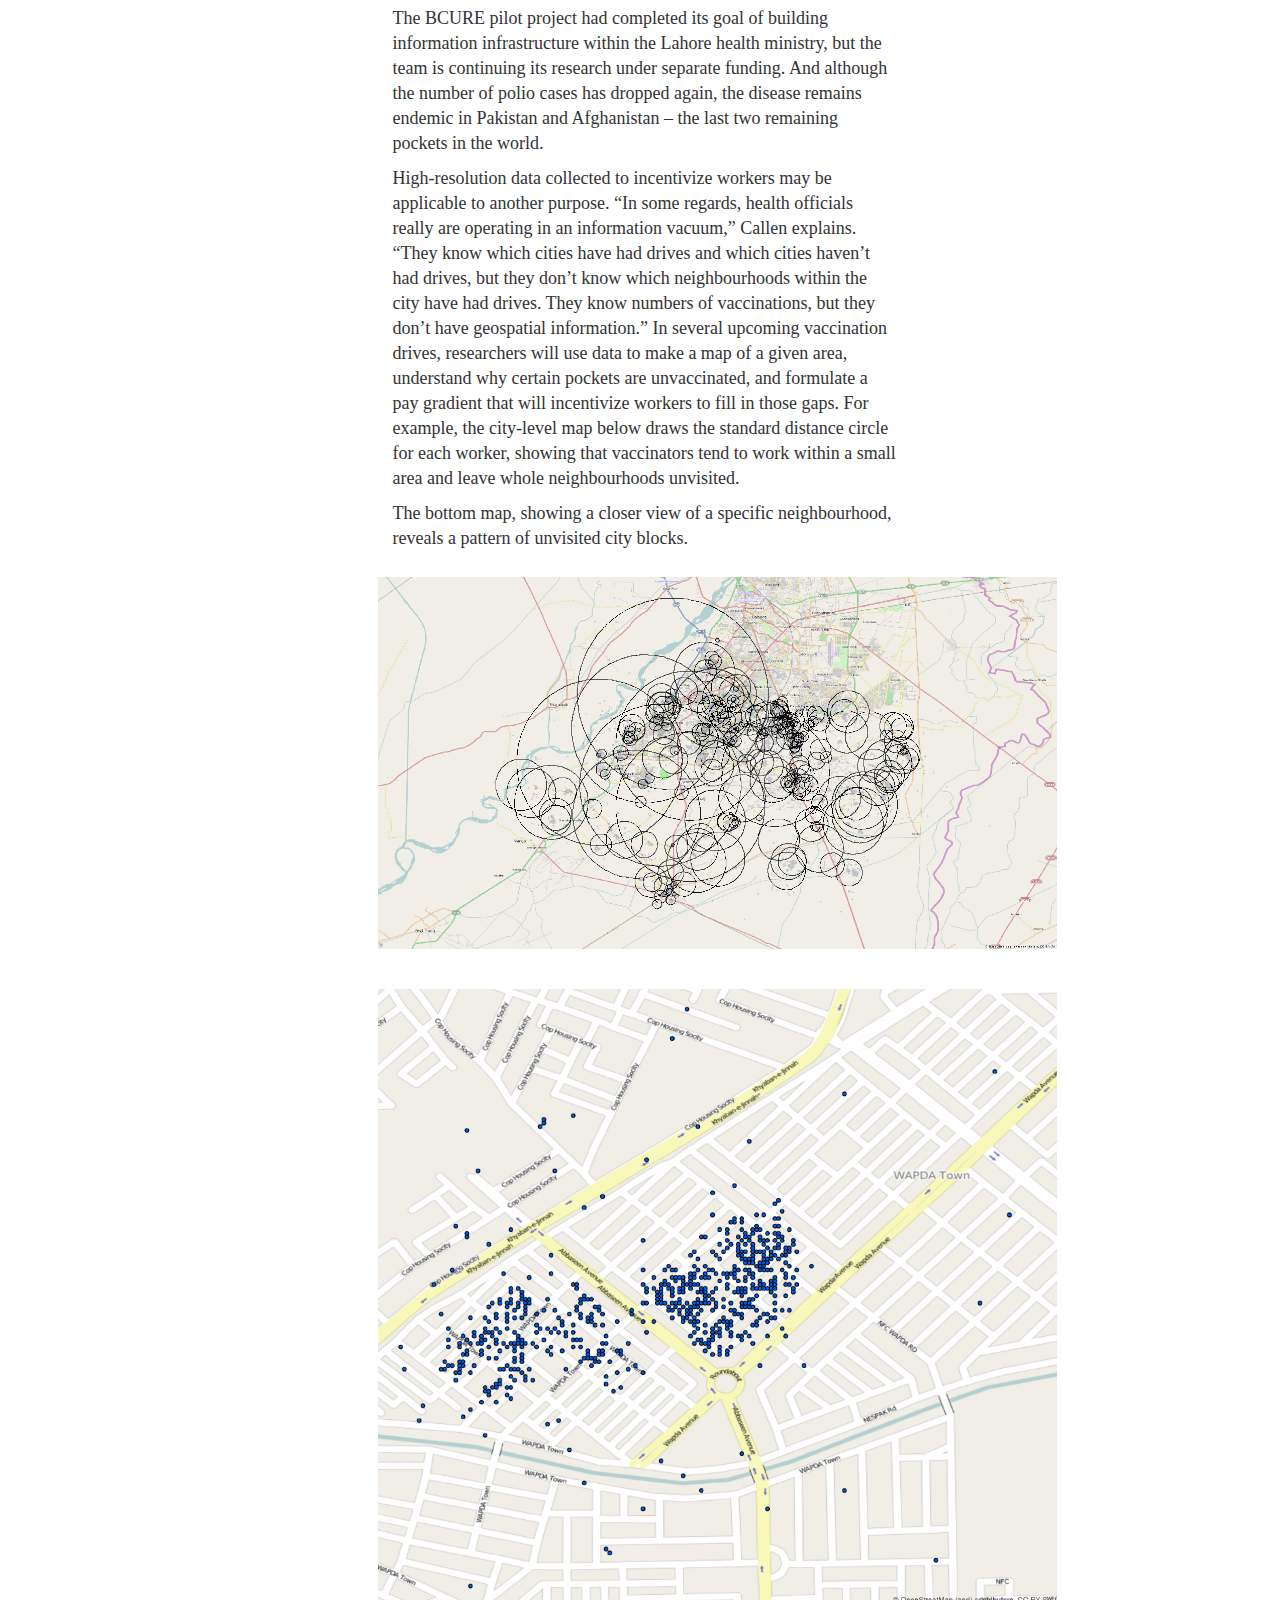
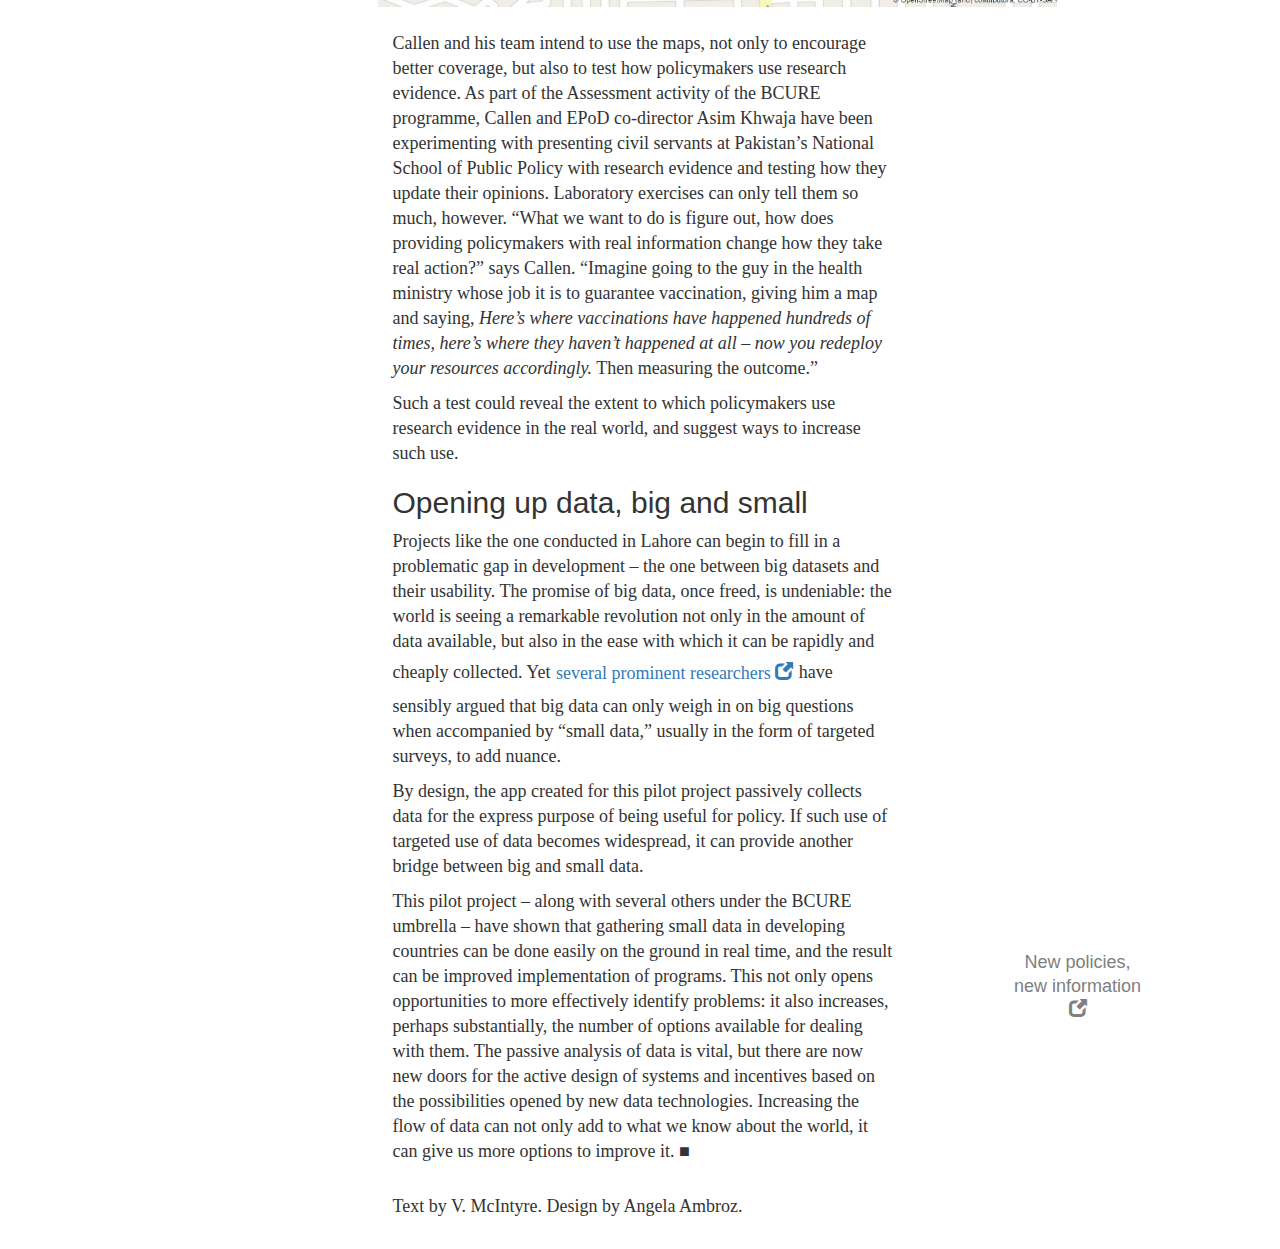
==== commit a2882de2: "Make pic name case sensitive" ====
--- a/index.html
+++ b/index.html
@@ -76,7 +76,7 @@
       <h5>by <a href="http://epod.cid.harvard.edu/">Evidence for Policy Design</a></h5>
       <h5><span id="datetime">August 2016</span></h5>
 
-  <img src="img/main pic w copyright.jpeg" class="img-body" alt="Polio vaccine.">
+  <img src="img/Main pic w copyright.jpg" class="img-body" alt="Polio vaccine.">
   
     <section class="col-sm-8 introduction">
       <p>In 2014, roving health workers swept through neighbourhoods in Lahore, Pakistan on a drive to achieve complete immunization in one of polio’s last remaining bastions. Meanwhile, their managers struggled to track their progress using antiquated methods. </p>
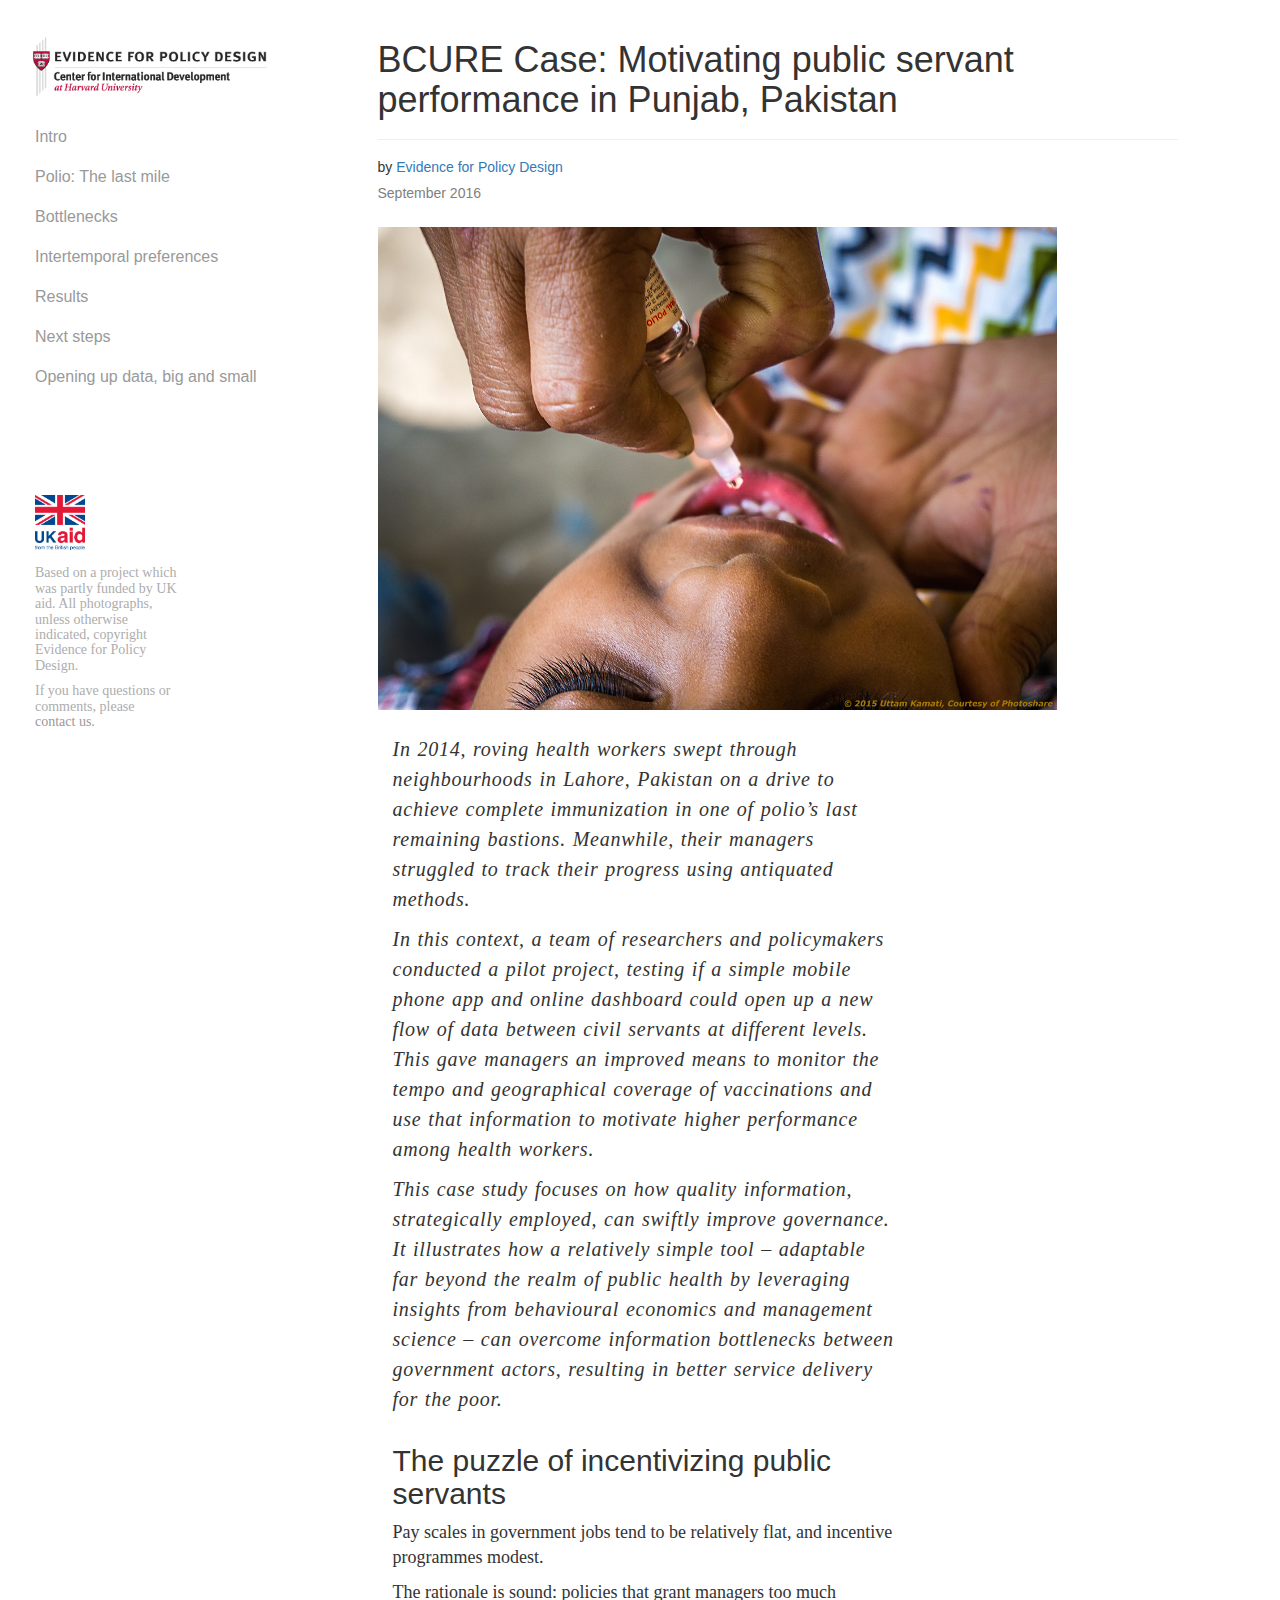
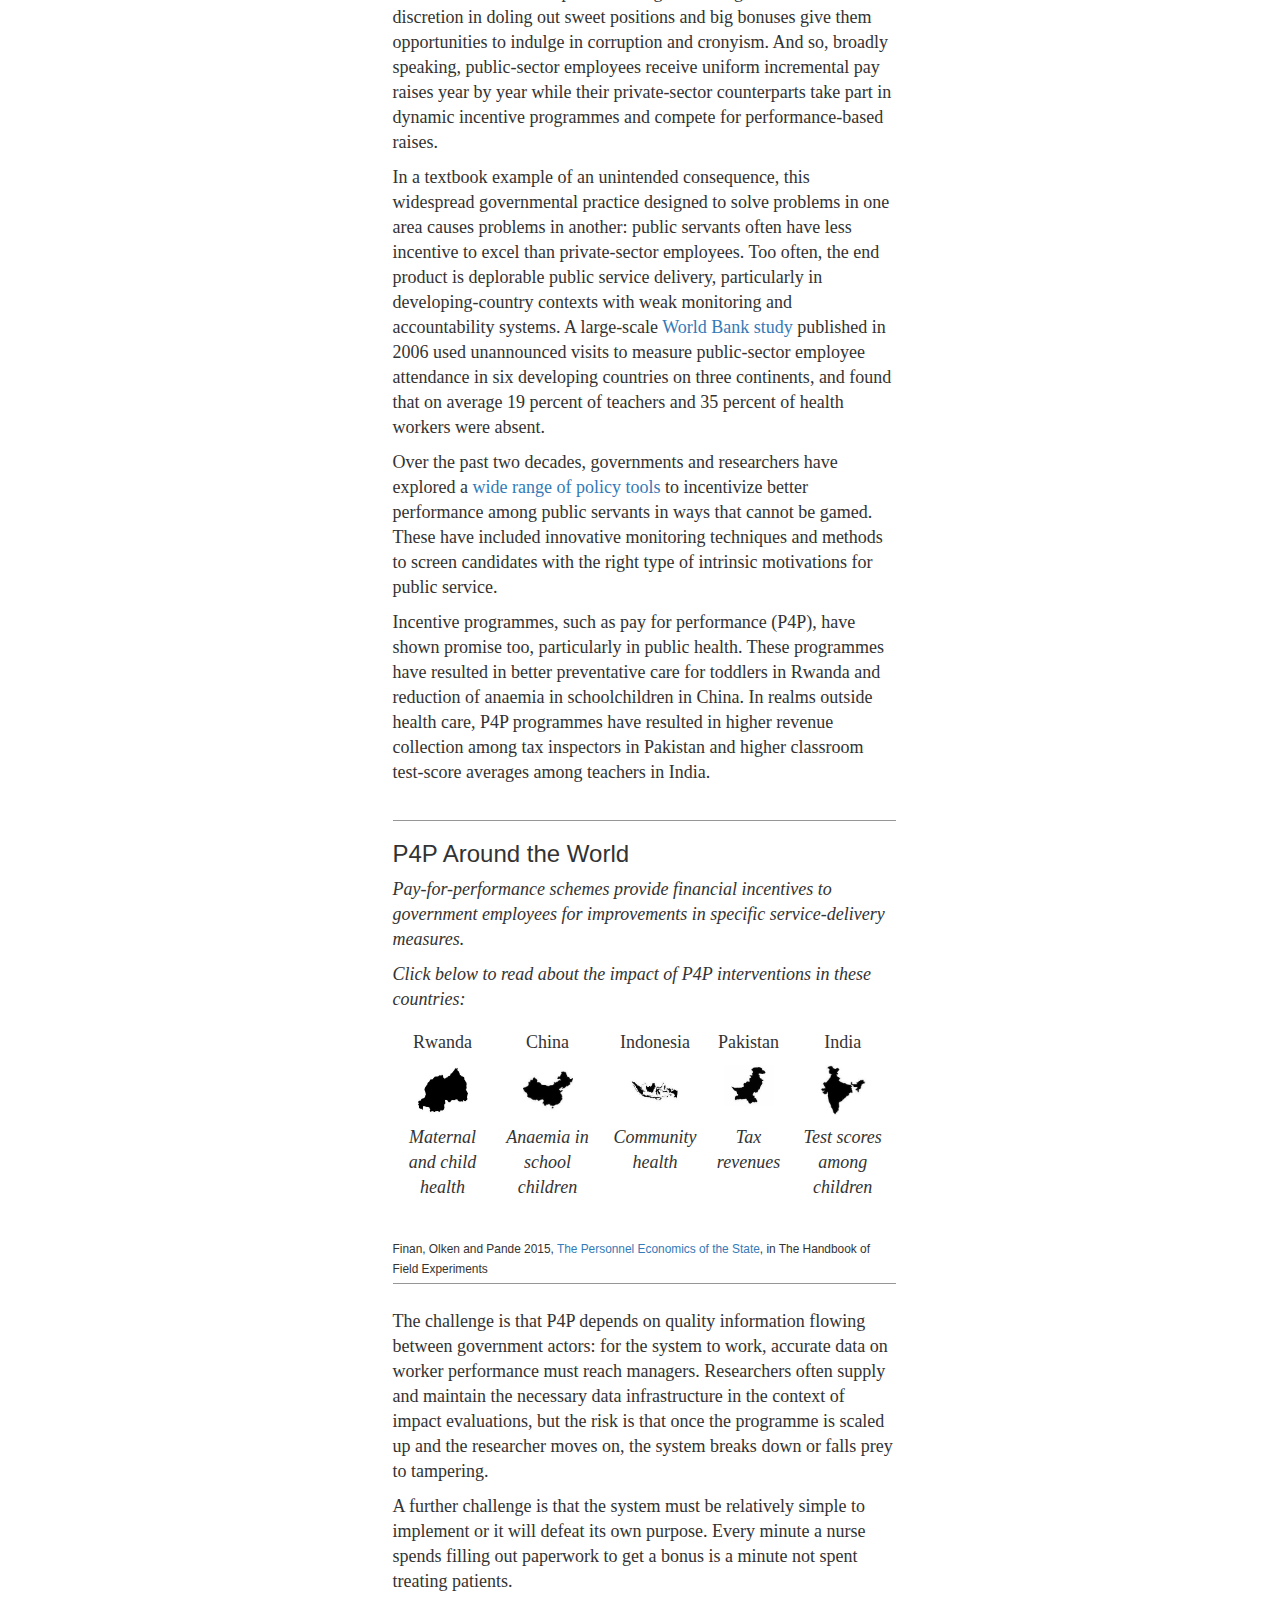
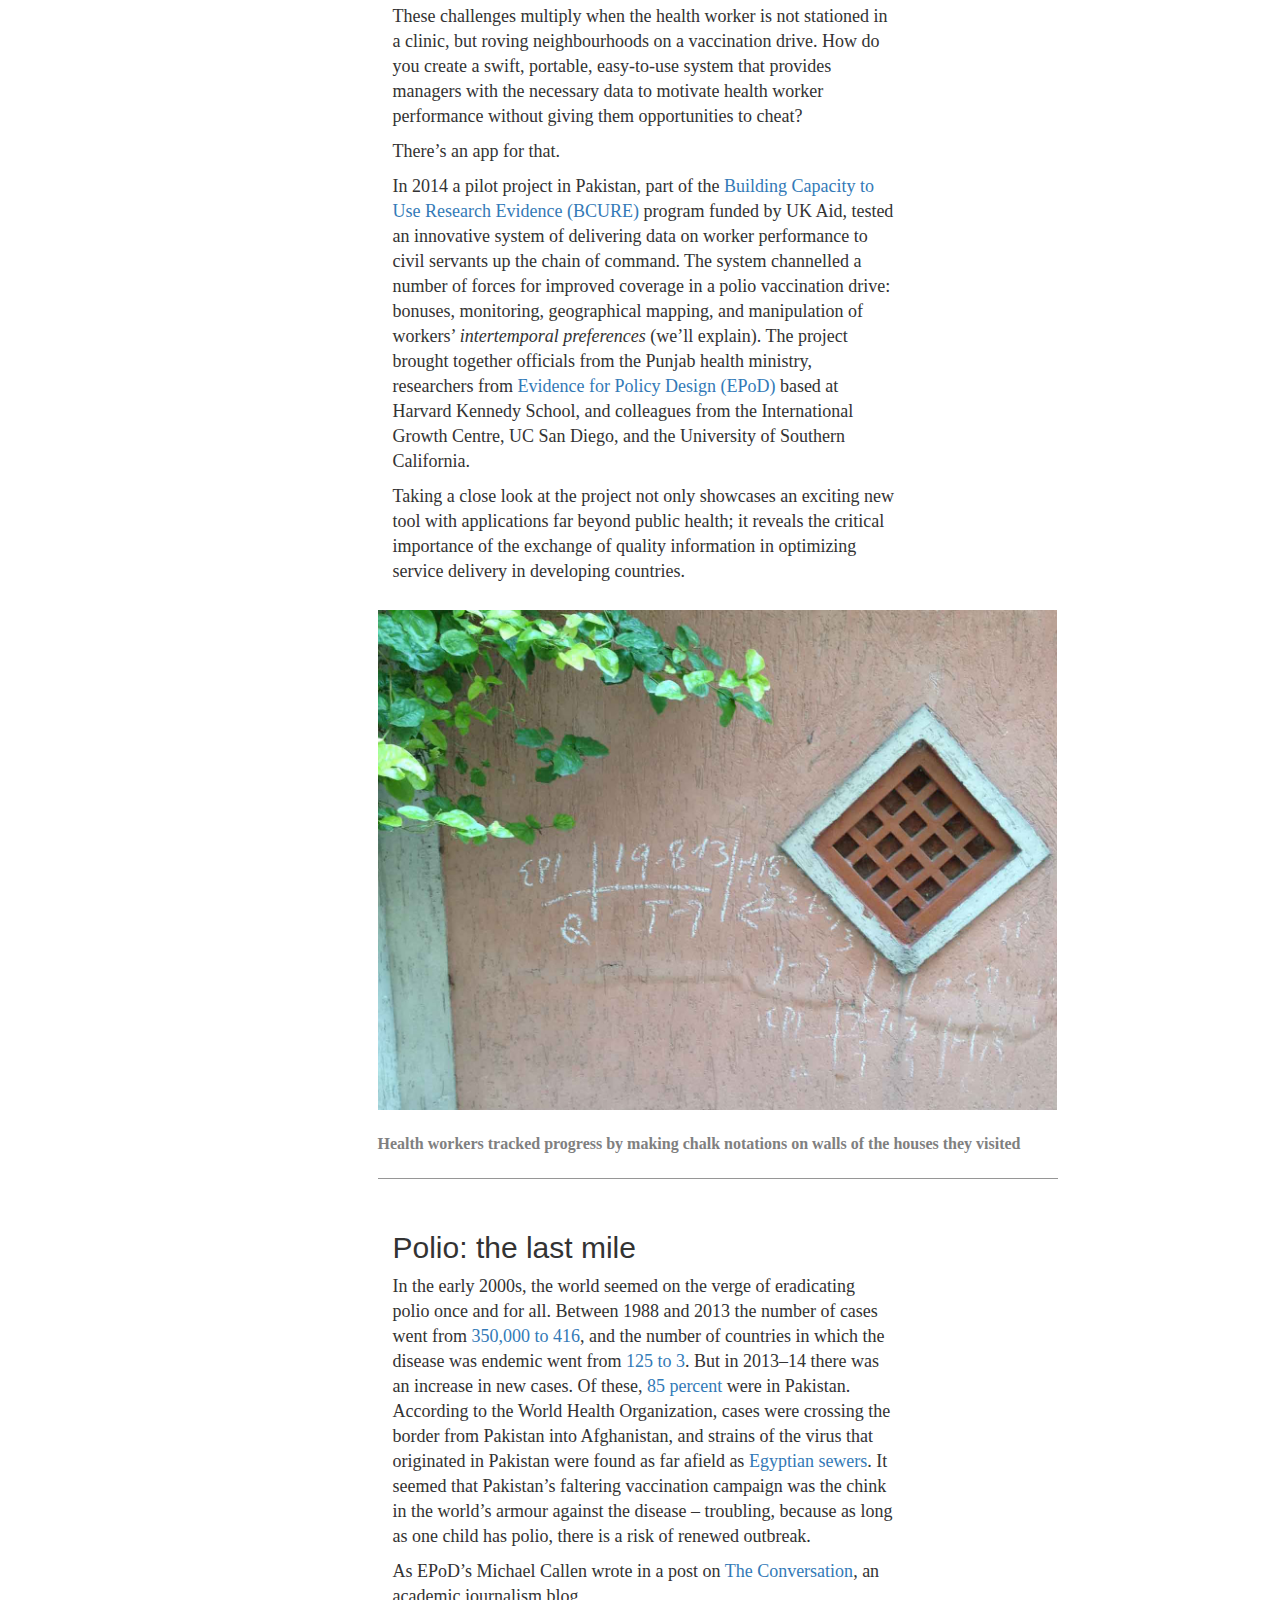
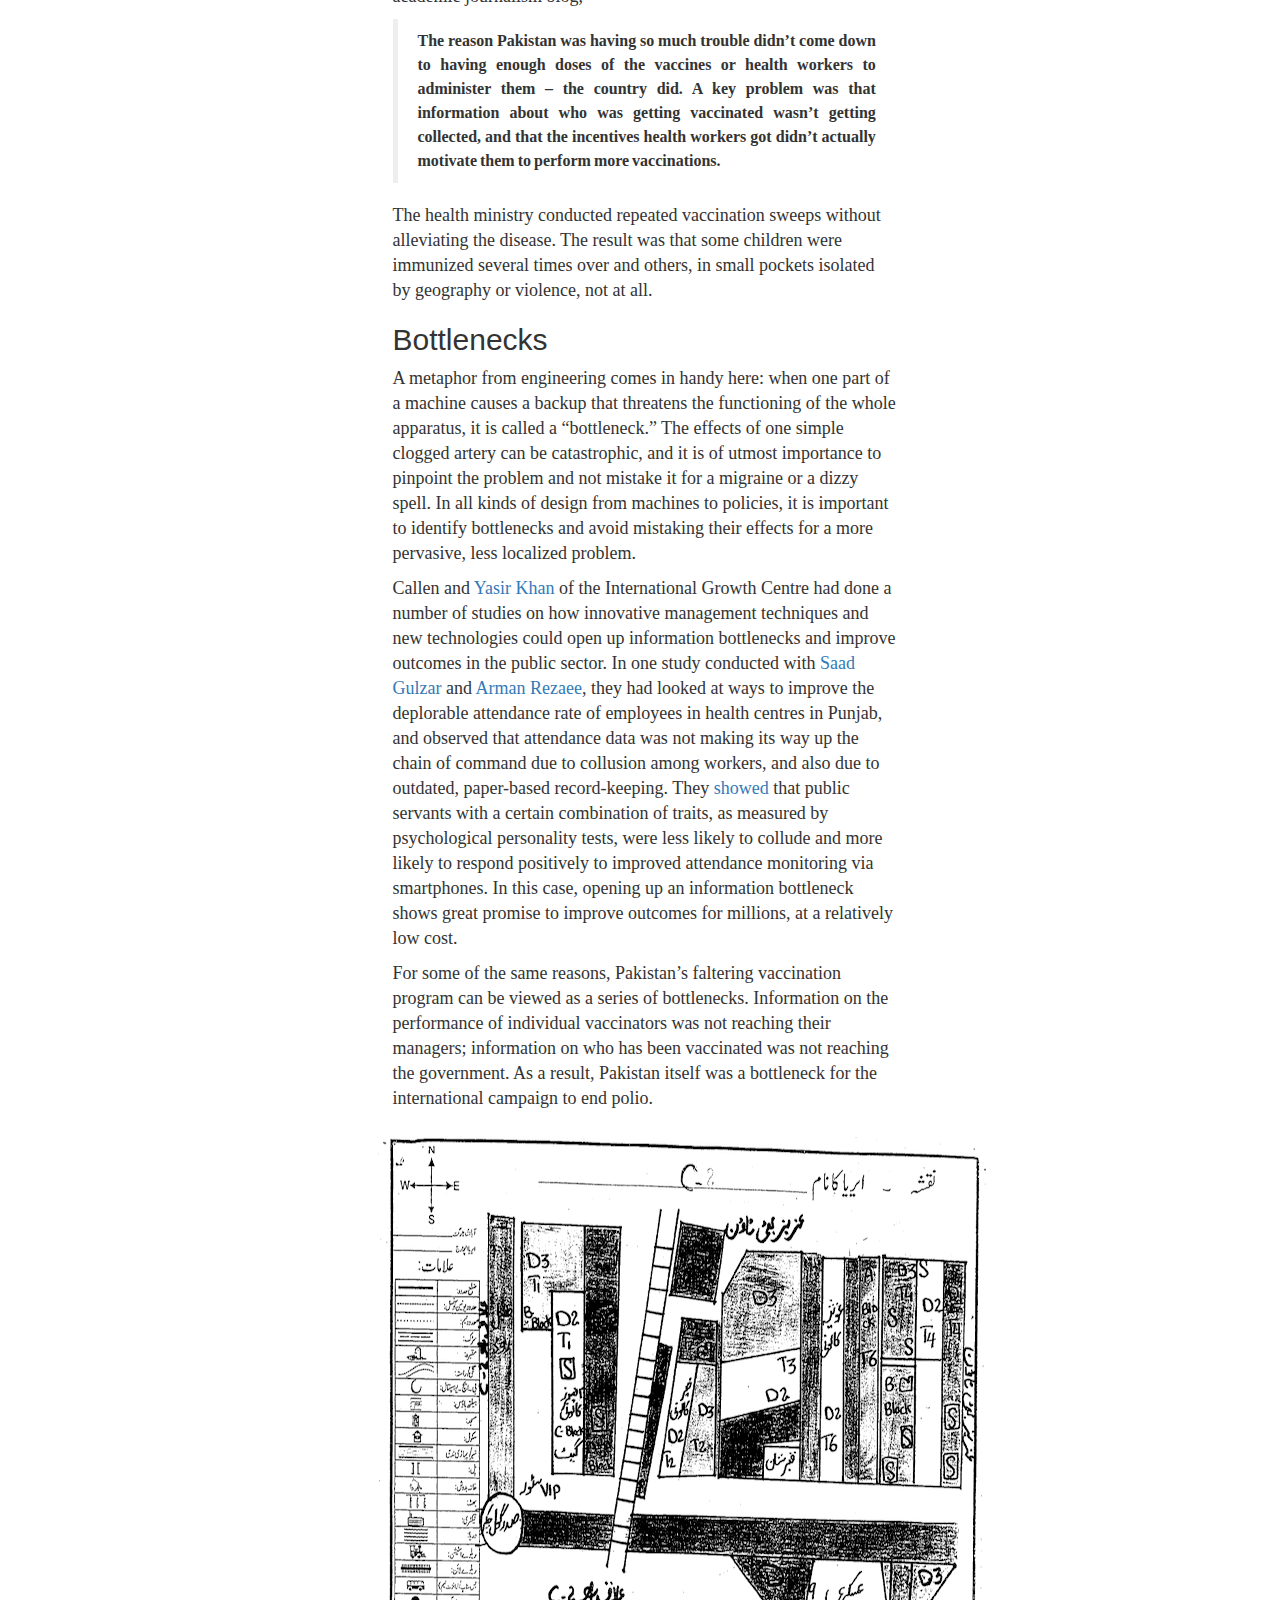
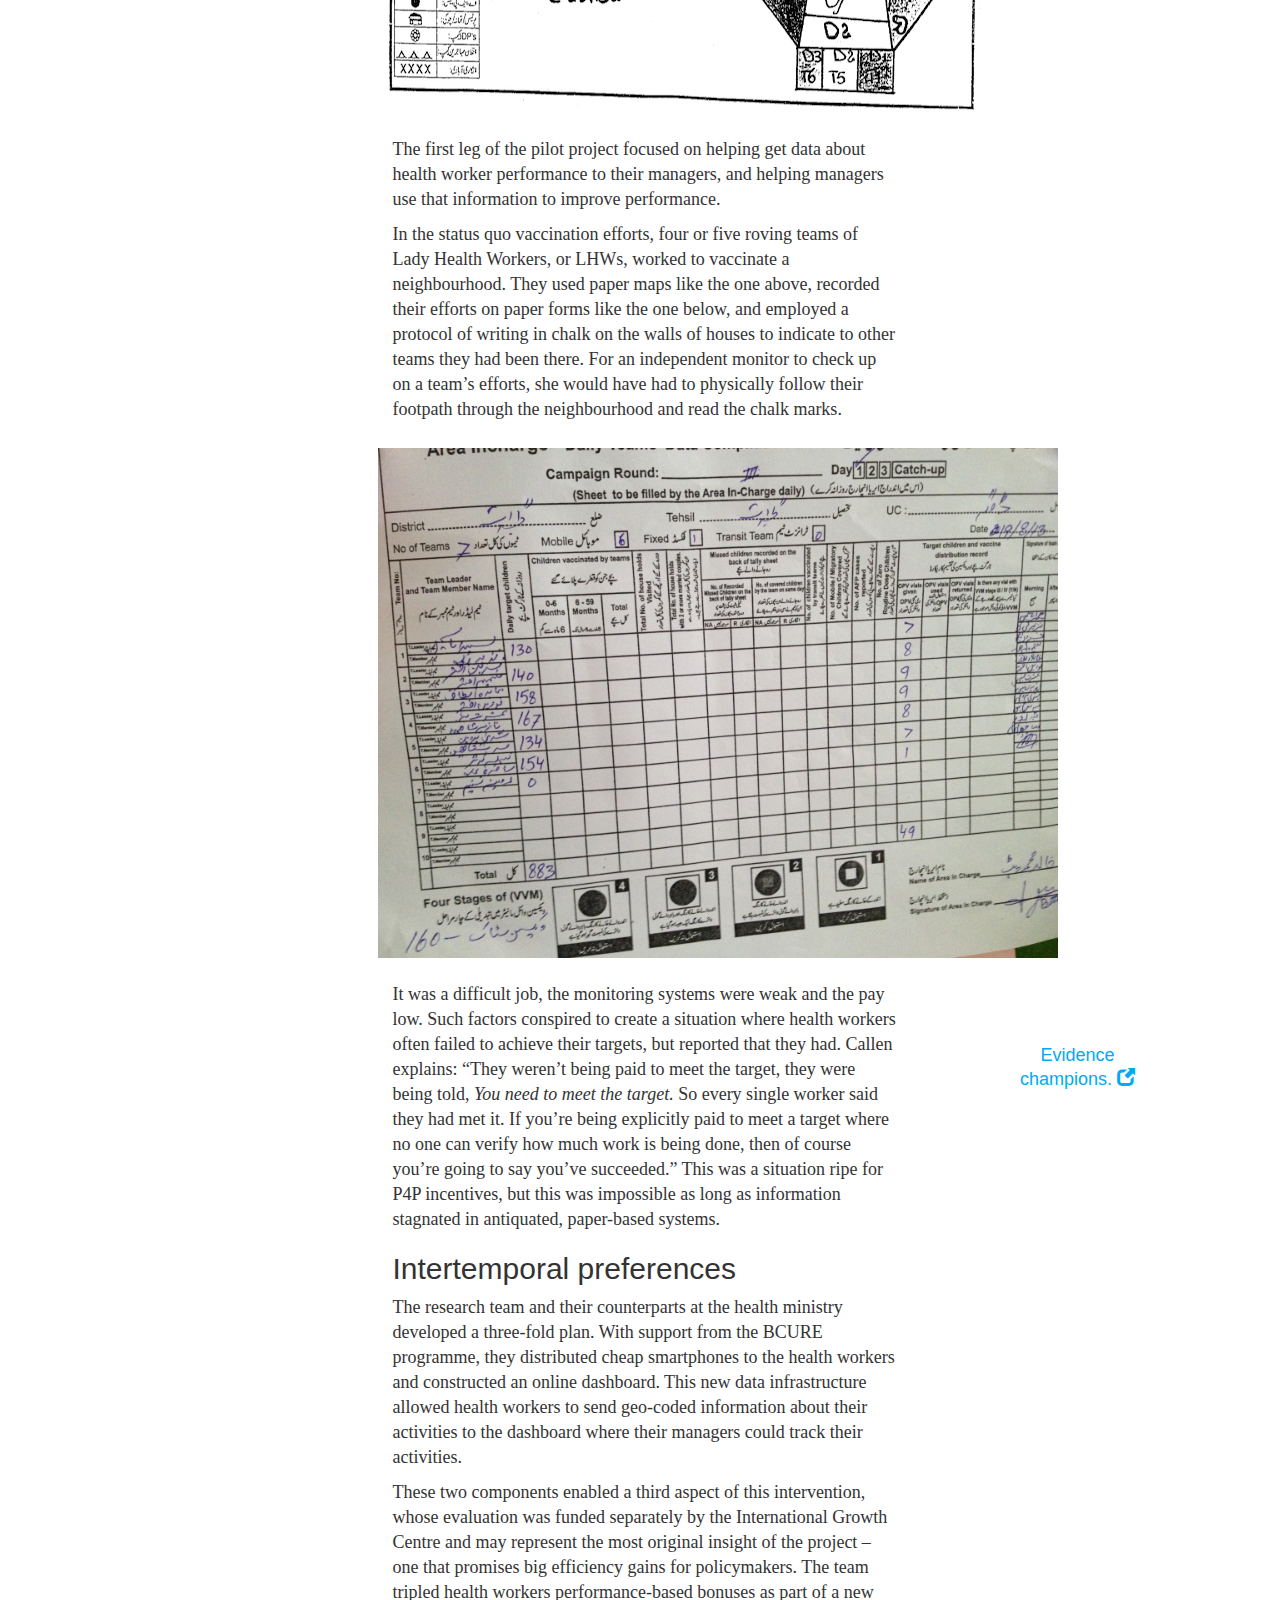
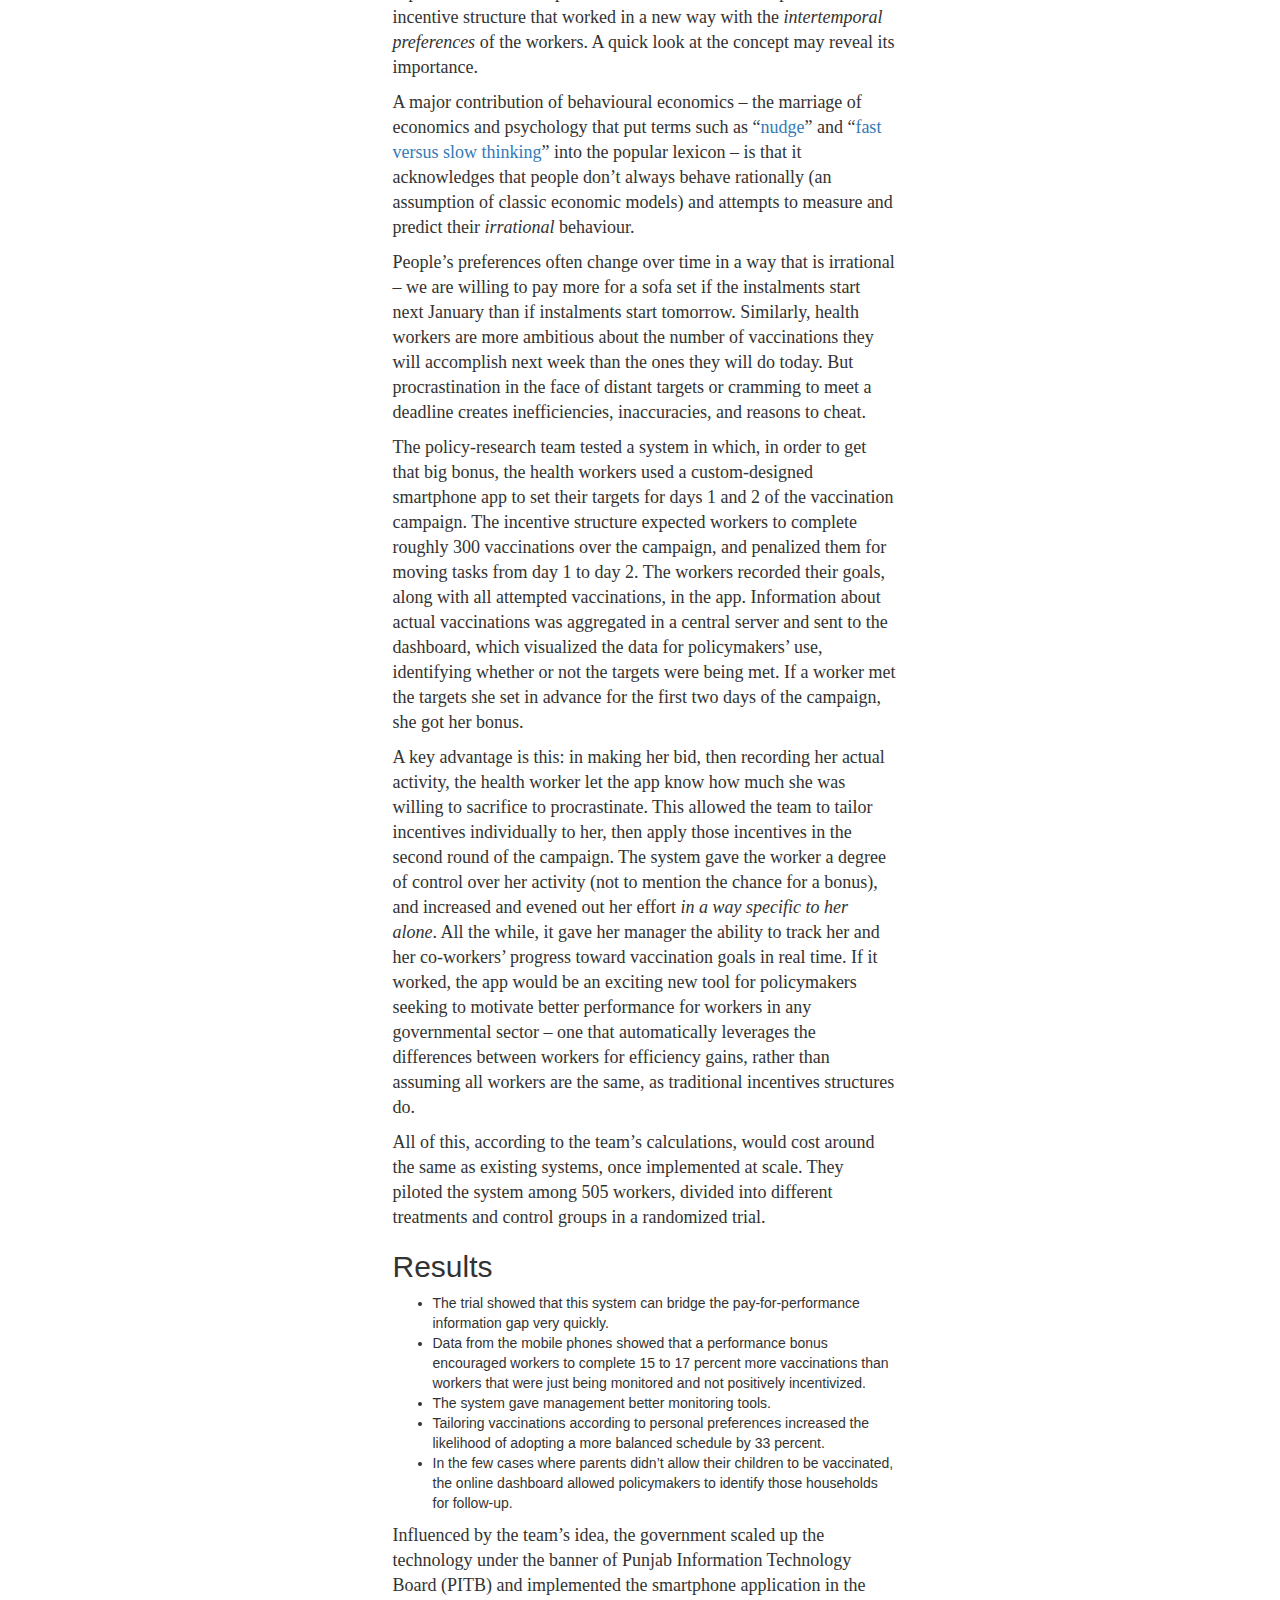
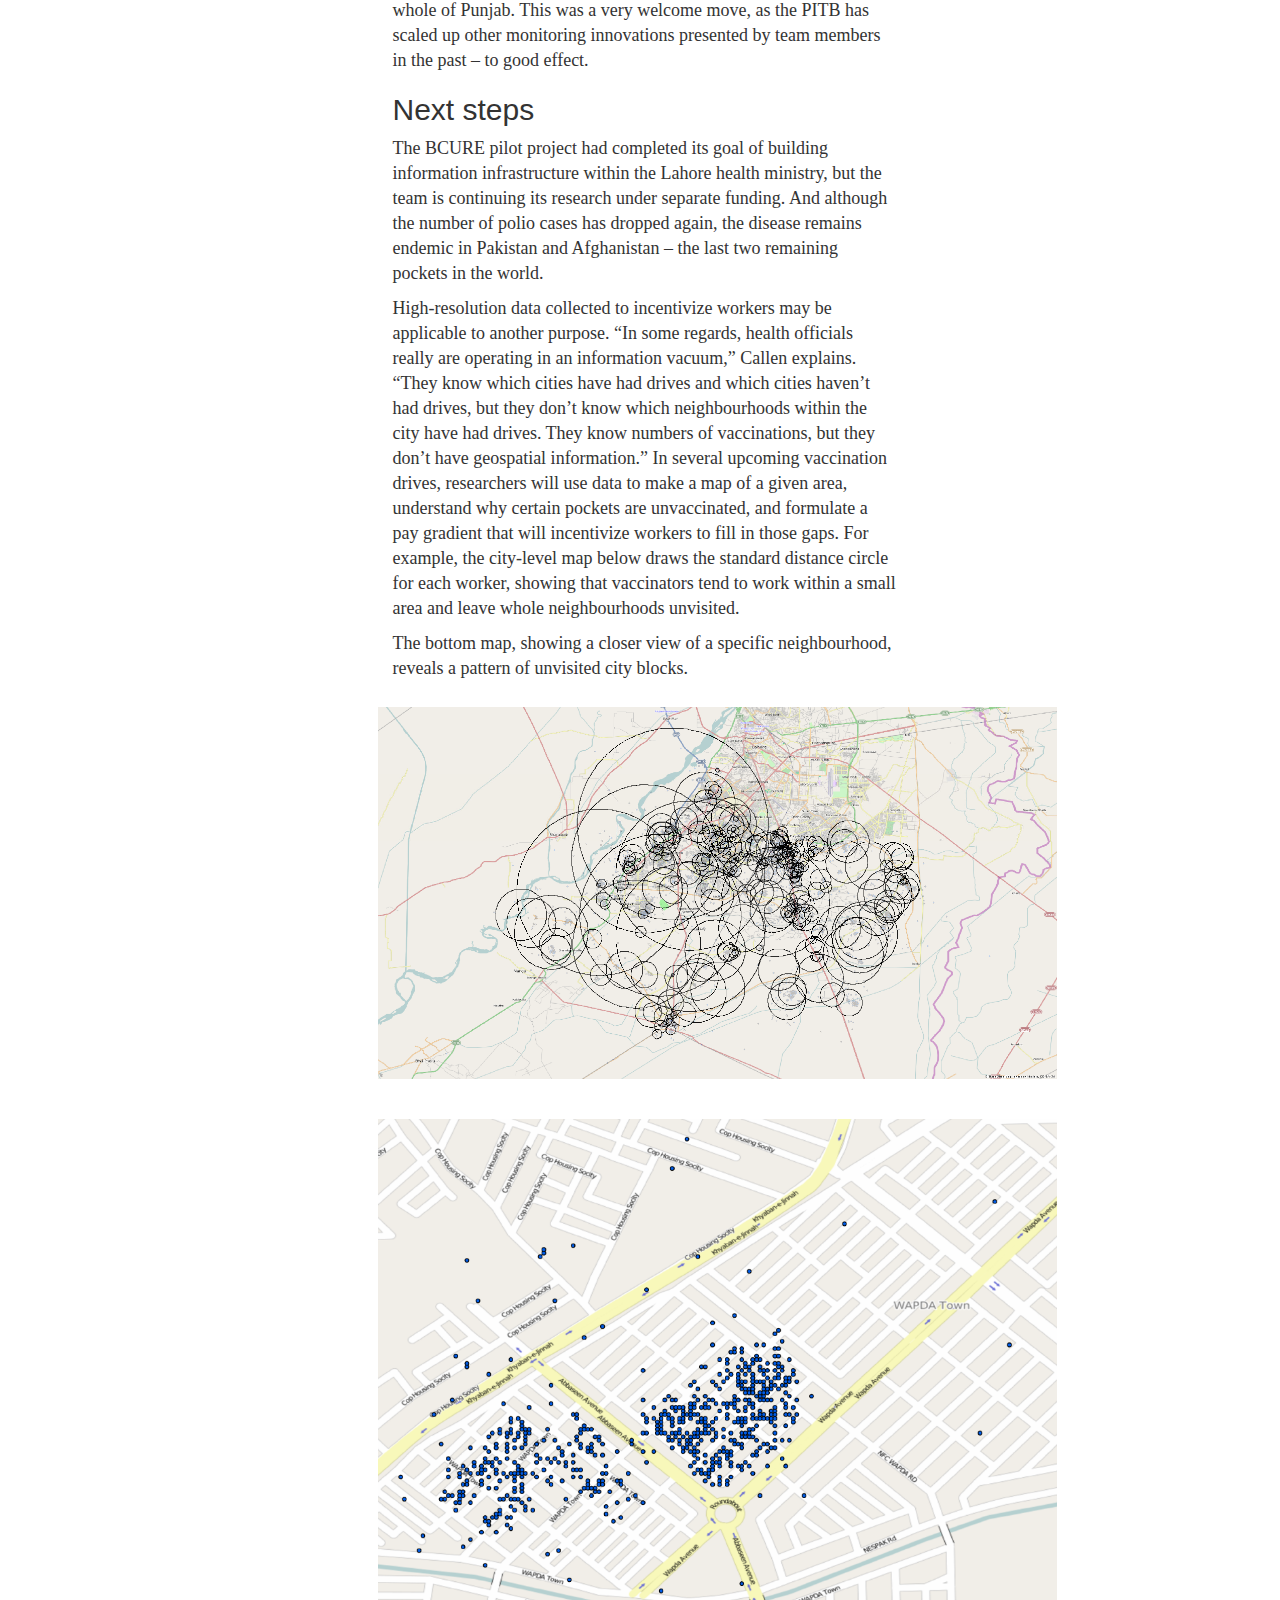
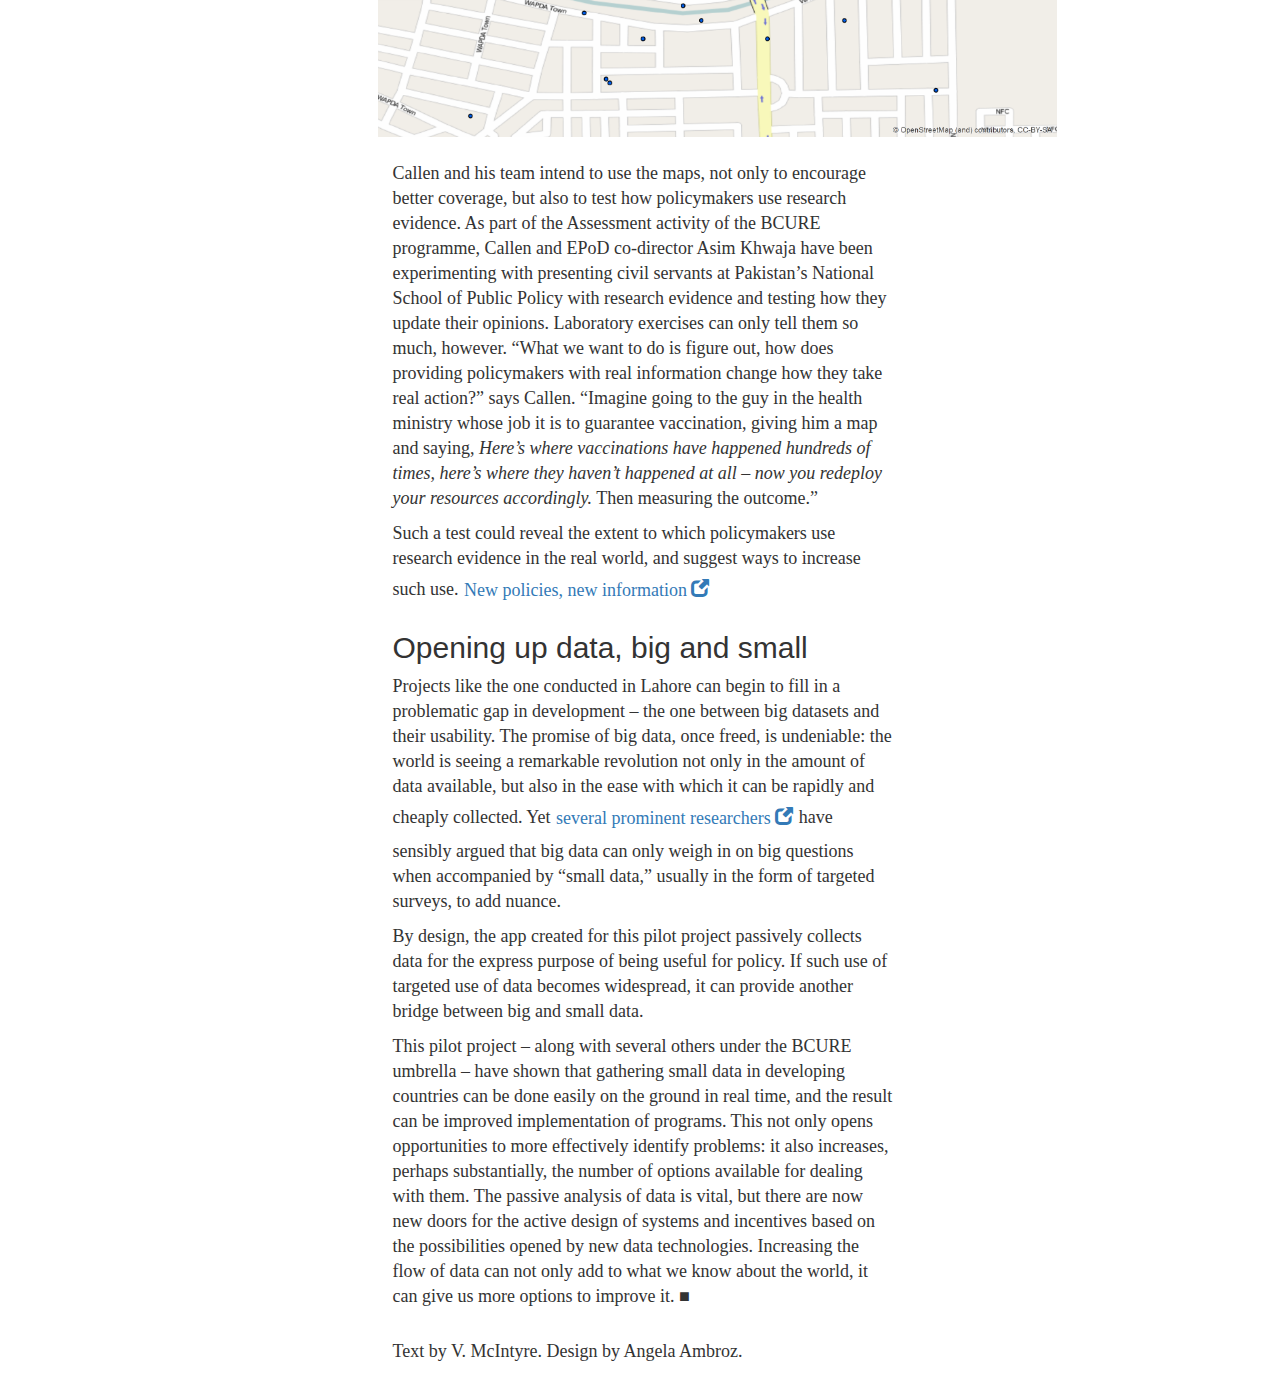
==== commit f9845d4a: "change in html and css, for the long quotes, the buttons,the picture, the abstract and the date" ====
--- a/index.html
+++ b/index.html
@@ -74,16 +74,16 @@
       <h1>BCURE Case: Motivating public servant performance in Punjab, Pakistan</h1>
       <hr>
       <h5>by <a href="http://epod.cid.harvard.edu/">Evidence for Policy Design</a></h5>
-      <h5><span id="datetime">August 2016</span></h5>
+      <h5><span id="datetime">September 2016</span></h5>
 
   <img src="img/Main pic w copyright.jpg" class="img-body" alt="Polio vaccine.">
   
     <section class="col-sm-8 introduction">
-      <p>In 2014, roving health workers swept through neighbourhoods in Lahore, Pakistan on a drive to achieve complete immunization in one of polio’s last remaining bastions. Meanwhile, their managers struggled to track their progress using antiquated methods. </p>
-
-      <p>In this context, a team of researchers and policymakers conducted a pilot project, testing if a simple mobile phone app and online dashboard could open up a new flow of data between civil servants at different levels. This gave managers an improved means to monitor the tempo and geographical coverage of vaccinations and use that information to motivate higher performance among health workers. </p>
-
-      <p>This case study focuses on how quality information, strategically employed, can swiftly improve governance. It illustrates how a relatively simple tool – adaptable far beyond the realm of public health by leveraging insights from behavioural economics and management science – can overcome information bottlenecks between government actors, resulting in better service delivery for the poor. </p>
+      <p class="itl">In 2014, roving health workers swept through neighbourhoods in Lahore, Pakistan on a drive to achieve complete immunization in one of polio’s last remaining bastions. Meanwhile, their managers struggled to track their progress using antiquated methods. </p>
+
+      <p class="itl">In this context, a team of researchers and policymakers conducted a pilot project, testing if a simple mobile phone app and online dashboard could open up a new flow of data between civil servants at different levels. This gave managers an improved means to monitor the tempo and geographical coverage of vaccinations and use that information to motivate higher performance among health workers. </p>
+
+      <p class="itl">This case study focuses on how quality information, strategically employed, can swiftly improve governance. It illustrates how a relatively simple tool – adaptable far beyond the realm of public health by leveraging insights from behavioural economics and management science – can overcome information bottlenecks between government actors, resulting in better service delivery for the poor. </p>
 
 
     </section>
@@ -120,27 +120,27 @@
             </th>
           <th id="china">
             <p>China</p>
-            <p><img src="img/image02.jpg" alt="China" width=50></p>
+            <p class="height--50"><img src="img/image02.jpg" alt="China" width=50></p>
             <p><em>Anaemia in school children</em></p>
             </th>
           <th id="indonesia">
             <p>Indonesia</p>
-            <p><img src="img/image01.jpg" alt="Indonesia" width=50></p>
+            <p class="height--50"><img src="img/image01.jpg" alt="Indonesia" width=50></p>
             <p><em>Community health</em></p>
           </th>
           <th id="pakistan">
             <p>Pakistan</p>
-            <p><img src="img/image04.jpg" alt="Pakistan" width=50></p>
+            <p class="height--50"><img src="img/image04.jpg" alt="Pakistan" width=50></p>
             <p><em>Tax revenues</em></p>
           </th>
           <th id="india">
             <p>India</p>
-            <p><img src="img/image03.jpg" alt="India" width=50></p>
+            <p class="height--50"><img src="img/image03.jpg" alt="India" width=50></p>
             <p><em>Test scores among children</em></p>
           </th>
-
+           
         </table>
-
+<small>Finan, Olken and Pande 2015, <a href="http://scholar.harvard.edu/rpande/publications/personnel-economics-state">The Personnel Economics of the State</a>, in The Handbook of Field Experiments   </small>
       <div class="rwanda widgetText">
         <p><b>Rwanda</b></p>
         <p><b>Method</b>: RCT</p>
@@ -243,9 +243,10 @@
       <p>Taking a close look at the project not only showcases an exciting new tool with applications far beyond public health; it reveals the critical importance of the exchange of quality information in optimizing service delivery in developing countries.</p>
 
   </section>
-
-    <img src="img/Wall pic w caption 2.jpg" class="img-body" alt="House that has been vaccinated.">
-
+<figure>
+    <img src="img/Wall-pic.jpg" class="img-body" alt="House that has been vaccinated.">
+    <figcaption>Health workers tracked progress by making chalk notations on walls of the houses they visited</figcaption>
+</figure>
     <section class="col-sm-8">
     <h2 id="polio">Polio: the last mile</h2>
 
@@ -325,7 +326,7 @@
     <h2 id="results">Results</h2>
     <ul>
       <li>The trial showed that this system can bridge the pay-for-performance information gap very quickly.</li>
-      <li>Data from the mobile phones showed that a performance bonus encouraged workers to complete 15 to 17 percent more vaccinations than workers that were just being monitored and not positively incentivized.</li>
+     <li>Data from the mobile phones showed that a performance bonus encouraged workers to complete 15 to 17 percent more vaccinations than workers that were just being monitored and not positively incentivized.</li>
       <li>The system gave management better monitoring tools.</li>
       <li>Tailoring vaccinations according to personal preferences increased the likelihood of adopting a more balanced schedule by 33 percent.</li>
       <li>In the few cases where parents didn’t allow their children to be vaccinated, the online dashboard allowed policymakers to identify those households for follow-up.</li>
@@ -350,7 +351,21 @@
     
     <p>Callen and his team intend to use the maps, not only to encourage better coverage, but also to test how policymakers use research evidence. As part of the Assessment activity of the BCURE programme, Callen and EPoD co-director Asim Khwaja have been experimenting with presenting civil servants at Pakistan’s National School of Public Policy with research evidence and testing how they update their opinions. Laboratory exercises can only tell them so much, however. “What we want to do is figure out, how does providing policymakers with real information change how they take real action?” says Callen. “Imagine going to the guy in the health ministry whose job it is to guarantee vaccination, giving him a map and saying, <em>Here’s where vaccinations have happened hundreds of times, here’s where they haven’t happened at all – now you redeploy your resources accordingly.</em> Then measuring the outcome.”</p>
 
-    <p>Such a test could reveal the extent to which policymakers use research evidence in the real world, and suggest ways to increase such use.</p>
+    <p>Such a test could reveal the extent to which policymakers use research evidence in the real world, and suggest ways to increase such use.    <button type='button' 
+                class='btn btn-link btn-inline' 
+                data-placement='bottom' 
+                data-toggle='popover'
+                data-html='true' 
+                data-content='
+                  <blockquote>
+                    <p>New policies and new information can be intelligently targeted at civil servants who are identified by personality tests as more intrinsically motivated. Such policies might provide useful complements to more traditional strategies - such as increasing worker monitoring or performance incentives - and provide the basis for additional, cost-effective policies for better public health.</p>
+
+                    <footer>Michael Callen and Arman Rezaee, <em>How can personality tests improve the health service in Pakistan</em>, <a href="https://www.theguardian.com/global-development-professionals-network/2014/sep/09/personality-test-public-health-pakistan" target="_blank">The Guardian</a>, 9 September 2014</footnote>
+                    </blockquote>
+
+                '>New policies, new information <span class="glyphicon glyphicon-new-window"></span>
+
+        </button></p>
 
     <h2 id="opening">Opening up data, big and small</h2>
 
@@ -375,11 +390,11 @@
         <p>This pilot project – along with several others under the BCURE umbrella – have shown that gathering small data in developing countries can be done easily on the ground in real time, and the result can be improved implementation of programs. This not only opens opportunities to more effectively identify problems: it also increases, perhaps substantially, the number of options available for dealing with them. The passive analysis of data is vital, but there are now new doors for the active design of systems and incentives based on the possibilities opened by new data technologies. Increasing the flow of data can not only add to what we know about the world, it can give us more options to improve it. &#9632; </p>
 
         </section>
-
+<!--
       <section class="col-sm-3 pull-right aside">
       <div>
         <button type='button' 
-                class='btn btn-lg' 
+                class='btn btn-inline' 
                 data-placement='left' 
                 data-toggle='popover'
                 data-html='true' 
@@ -394,7 +409,7 @@
 
         </button>
       </div>
-    </section>        
+    </section>   -->     
 
     <section class="col-sm-8">
 
--- a/css/styles.css
+++ b/css/styles.css
@@ -65,7 +65,10 @@
 }
 
 blockquote {
-	font: 600 24px/34px 'Garamond', serif;
+	/*font: 600 24px/34px 'Garamond', serif;*/
+font: 600 16px/24px 'Garamond', serif;
+text-align: justify;
+word-spacing: -1px;
 }
 
 figcaption {
@@ -129,3 +132,51 @@
 th {
 	border:none !important;
 }
+
+p.itl { 
+  font-family: 'Garamond', serif;
+  font-size: 20px; 
+  line-height: 150%;
+  font-style: italic;
+  word-spacing: 1px;
+  letter-spacing: 0.75px;
+}
+
+.height--50 {
+	height: 50px ;
+}
+ th#indonesia p:nth-child(2){
+line-height: 50px;
+}
+
+figure figcaption {
+ width: 85%;
+ font-weight: bold;
+ margin-bottom: 4%;
+ padding-bottom: 3%;
+ border-bottom: 1px solid rgb(150, 150, 150);
+}
+
+button {
+	color: #03A9F4;
+}
+
+th#china { 
+	width: 110px; 
+}
+
+th#rwanda {
+	width: 100px;
+}
+
+th#indonesia {
+	width: 105px;
+}
+
+th#pakistan {
+	width: 82px;
+}
+
+#widgetTable p {
+	text-align: center;
+}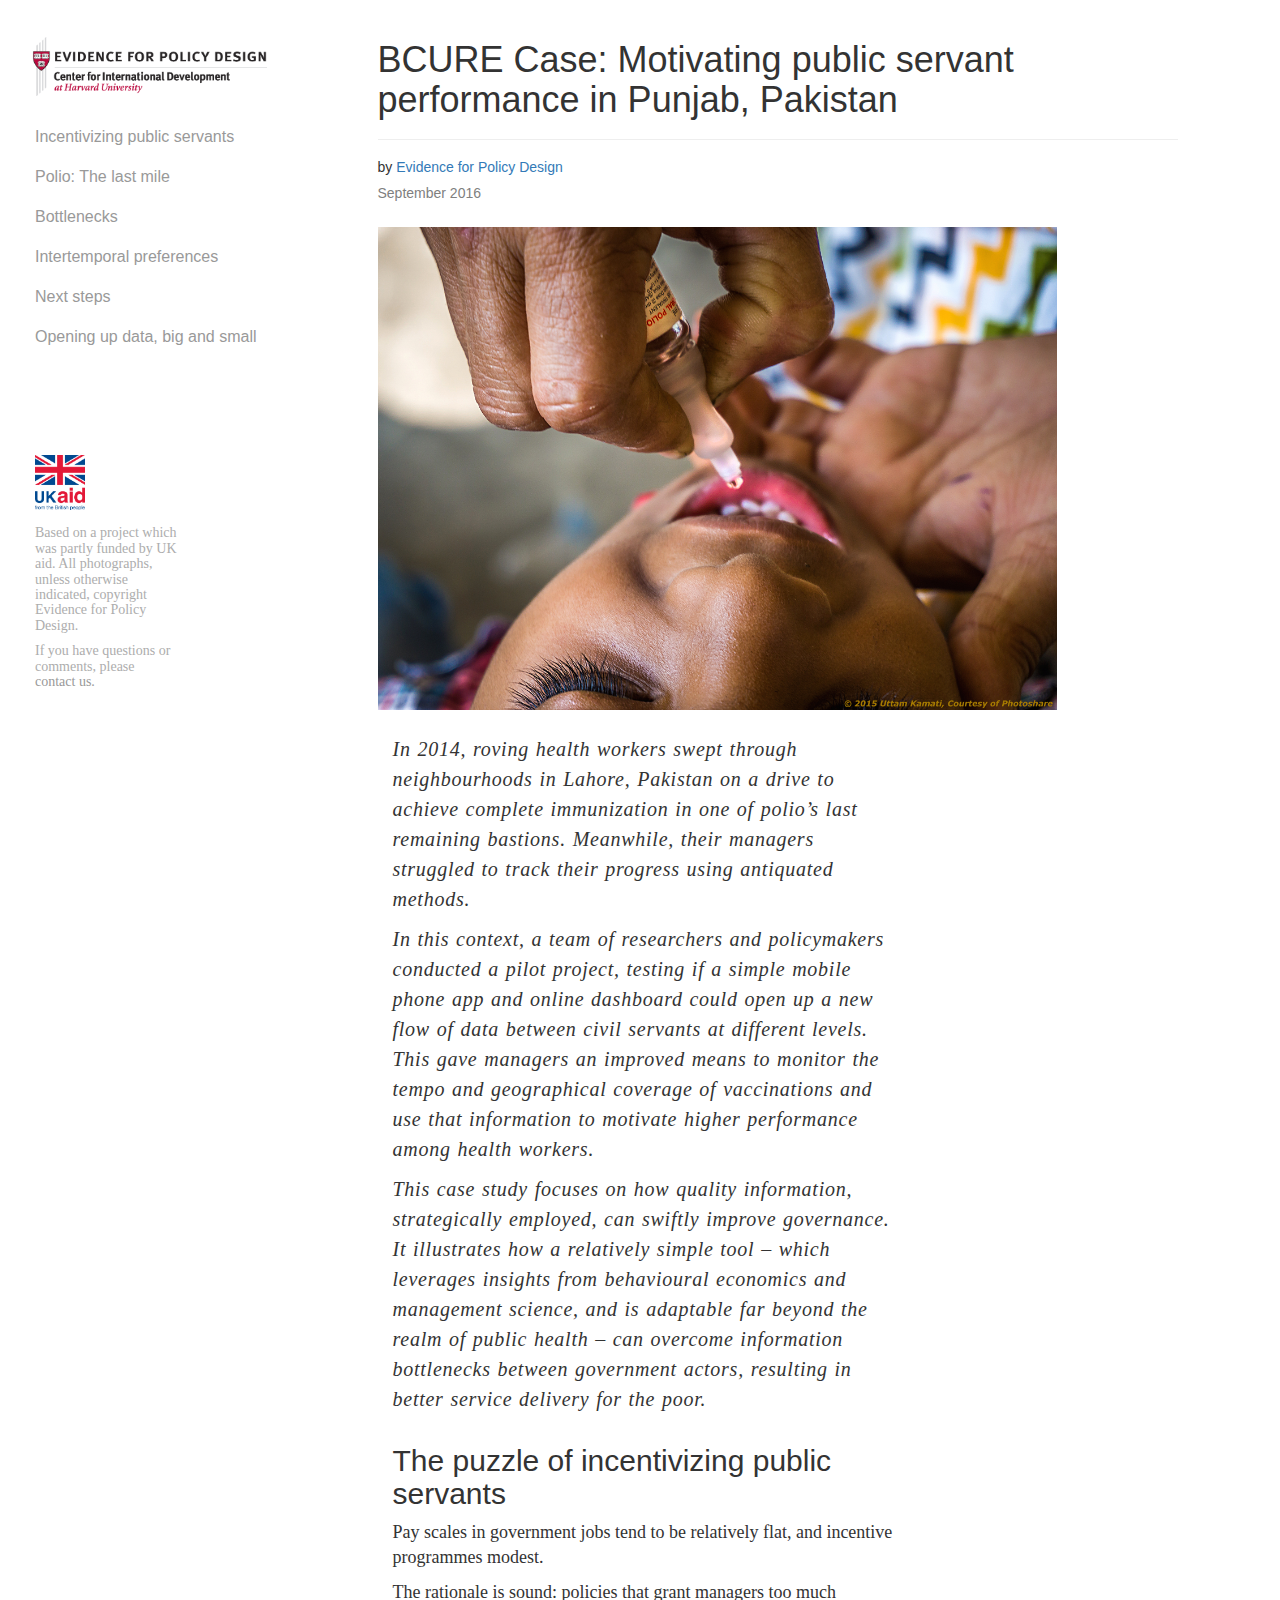
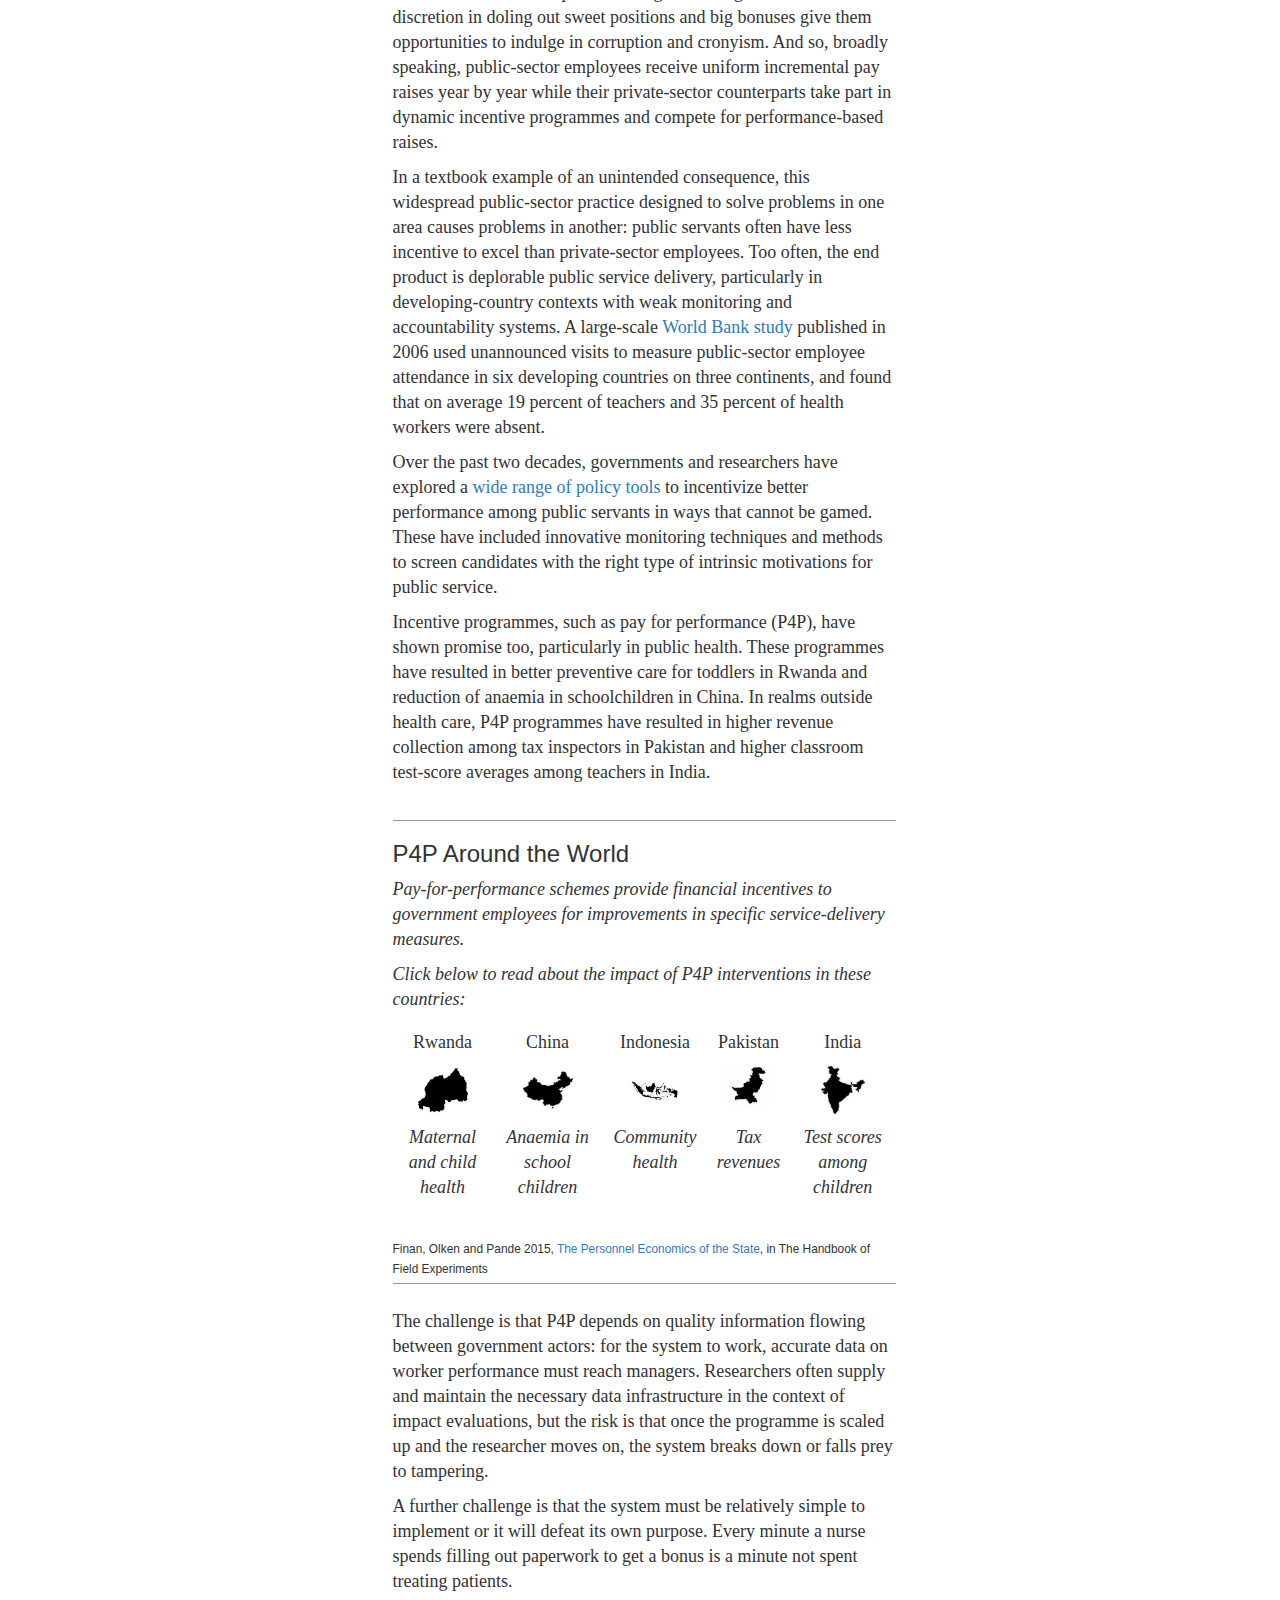
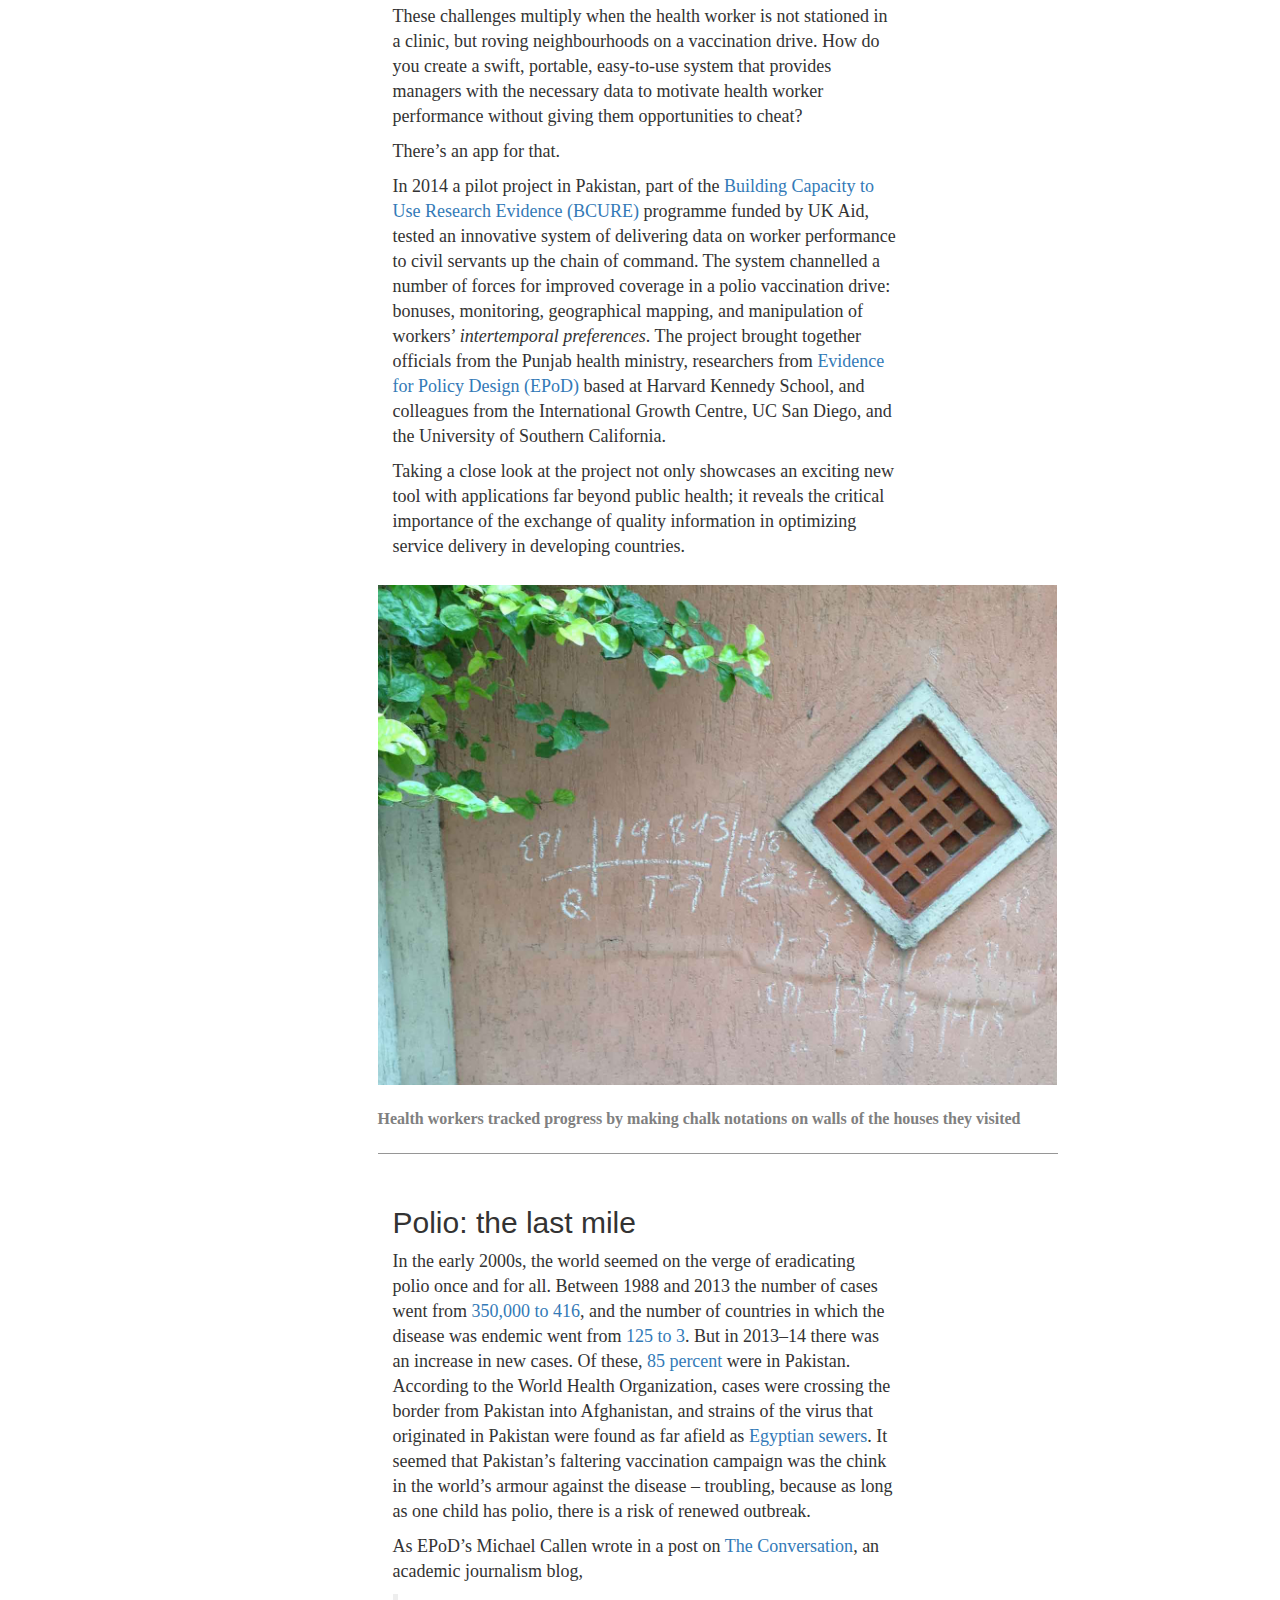
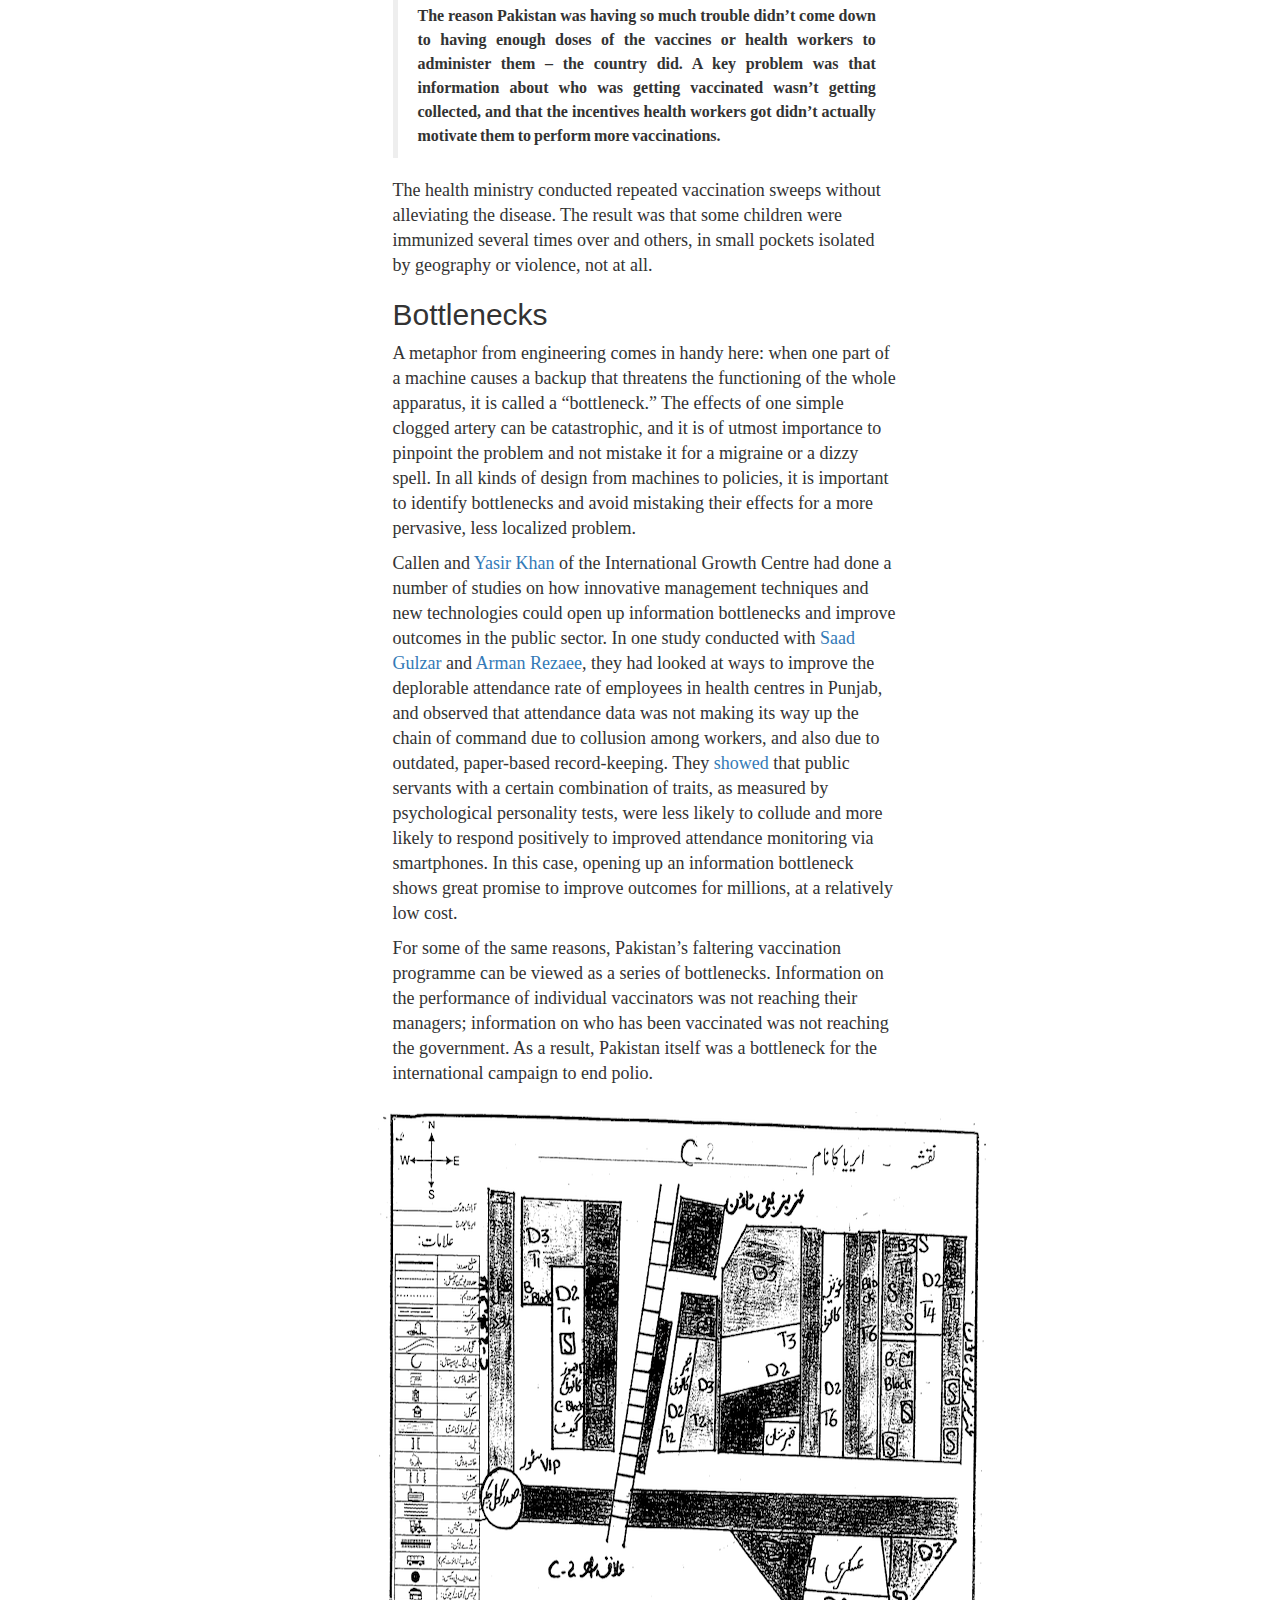
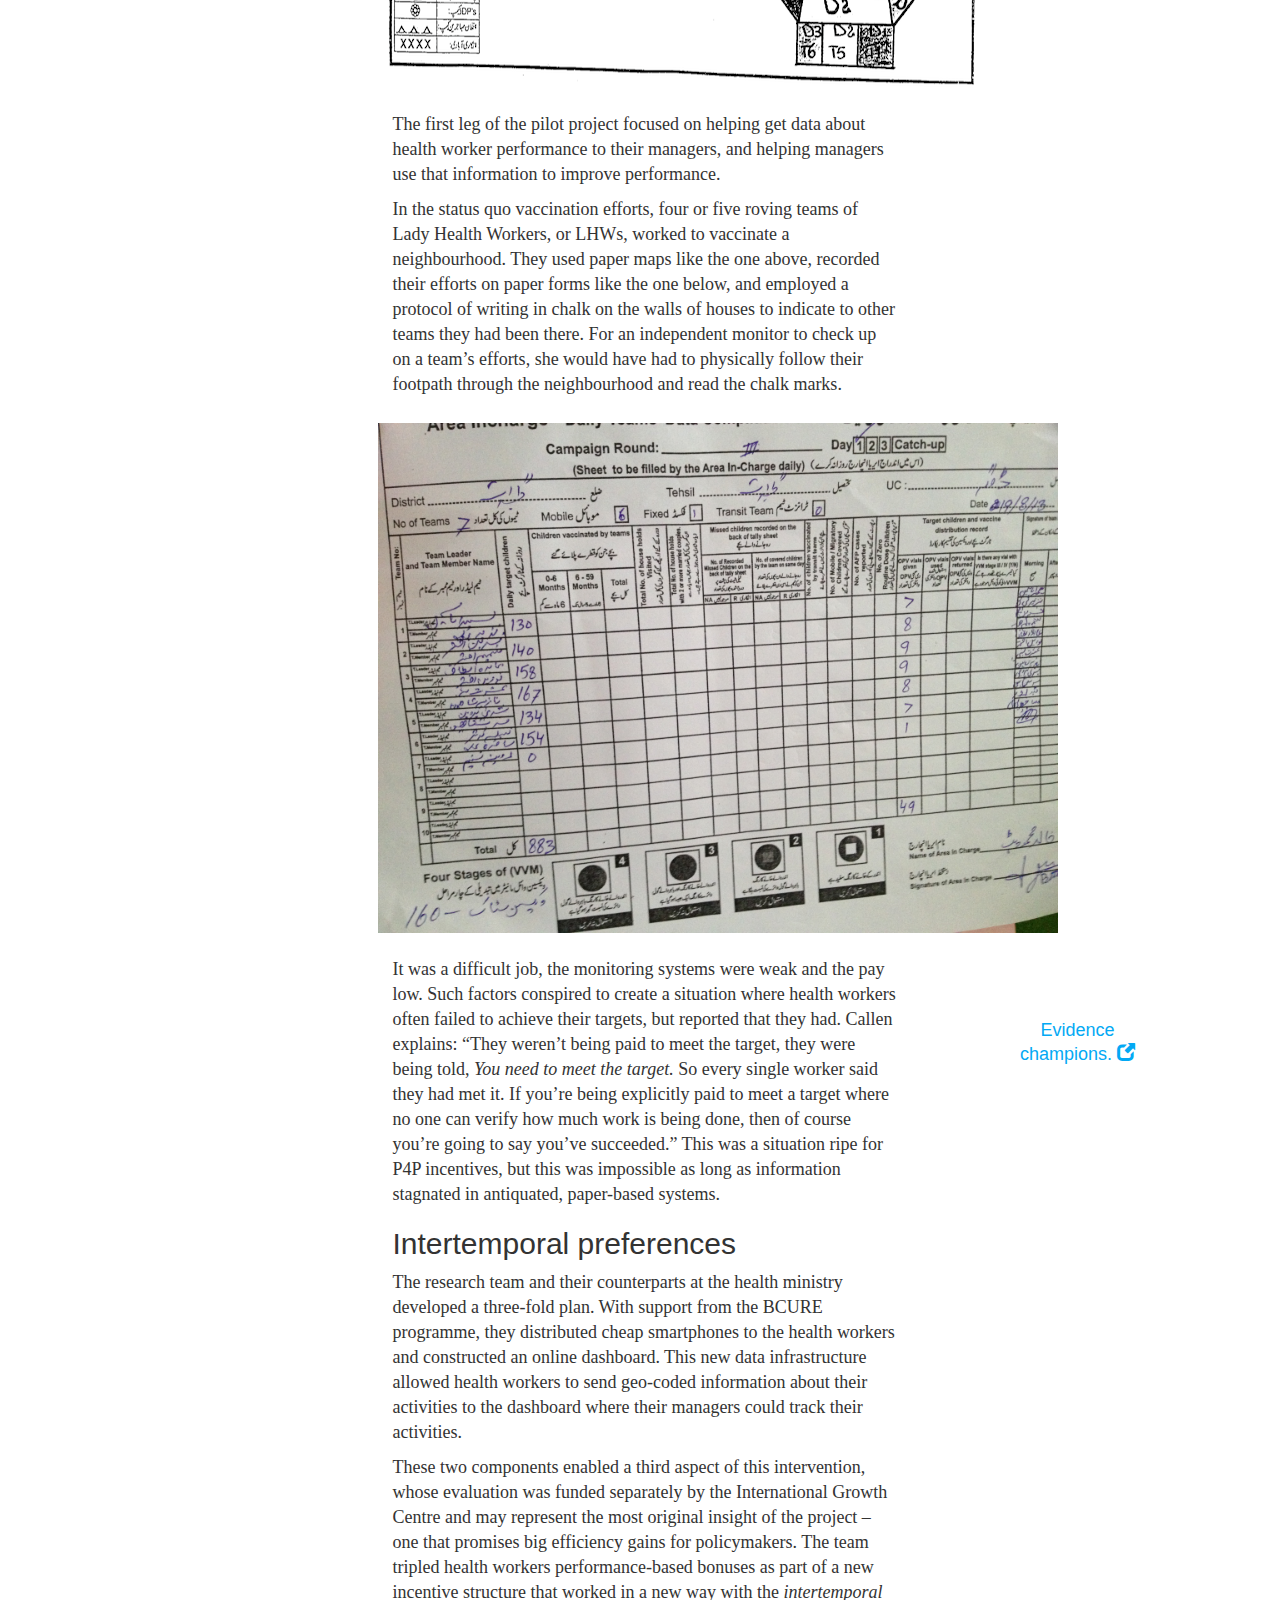
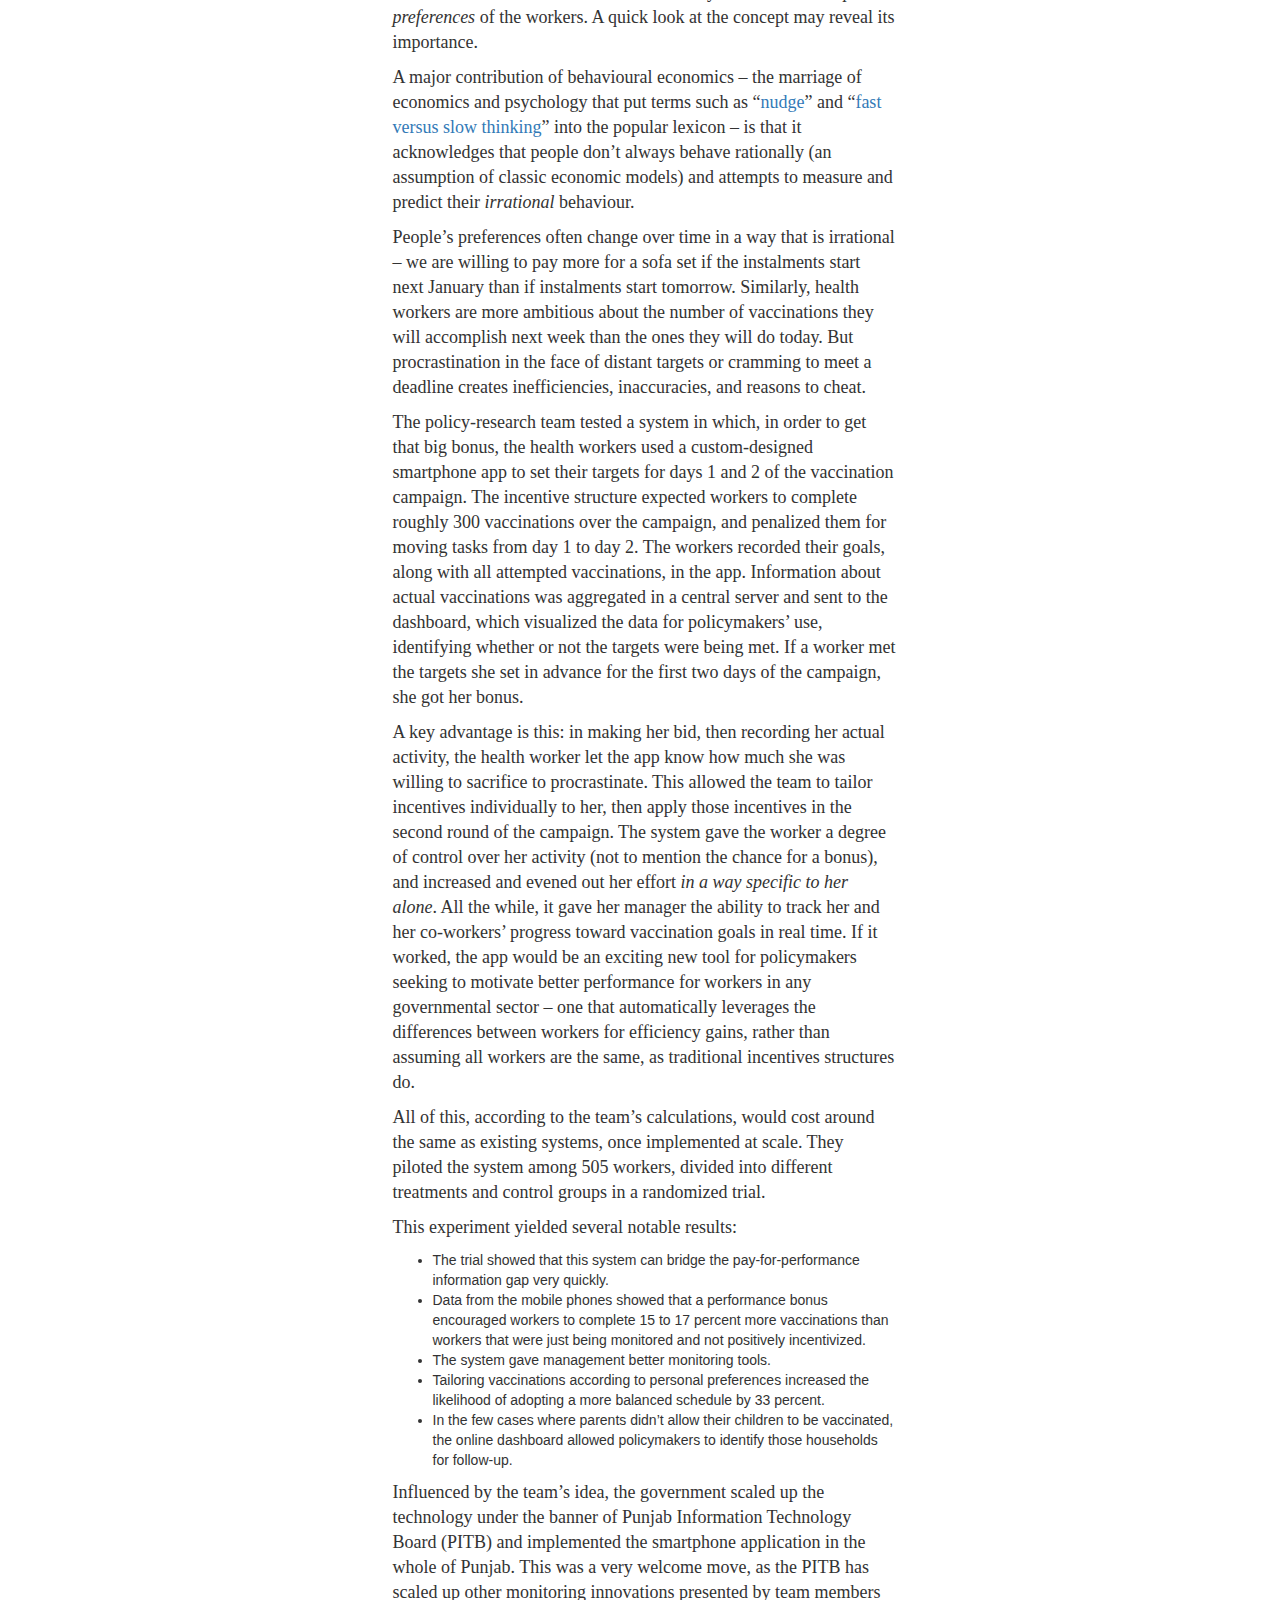
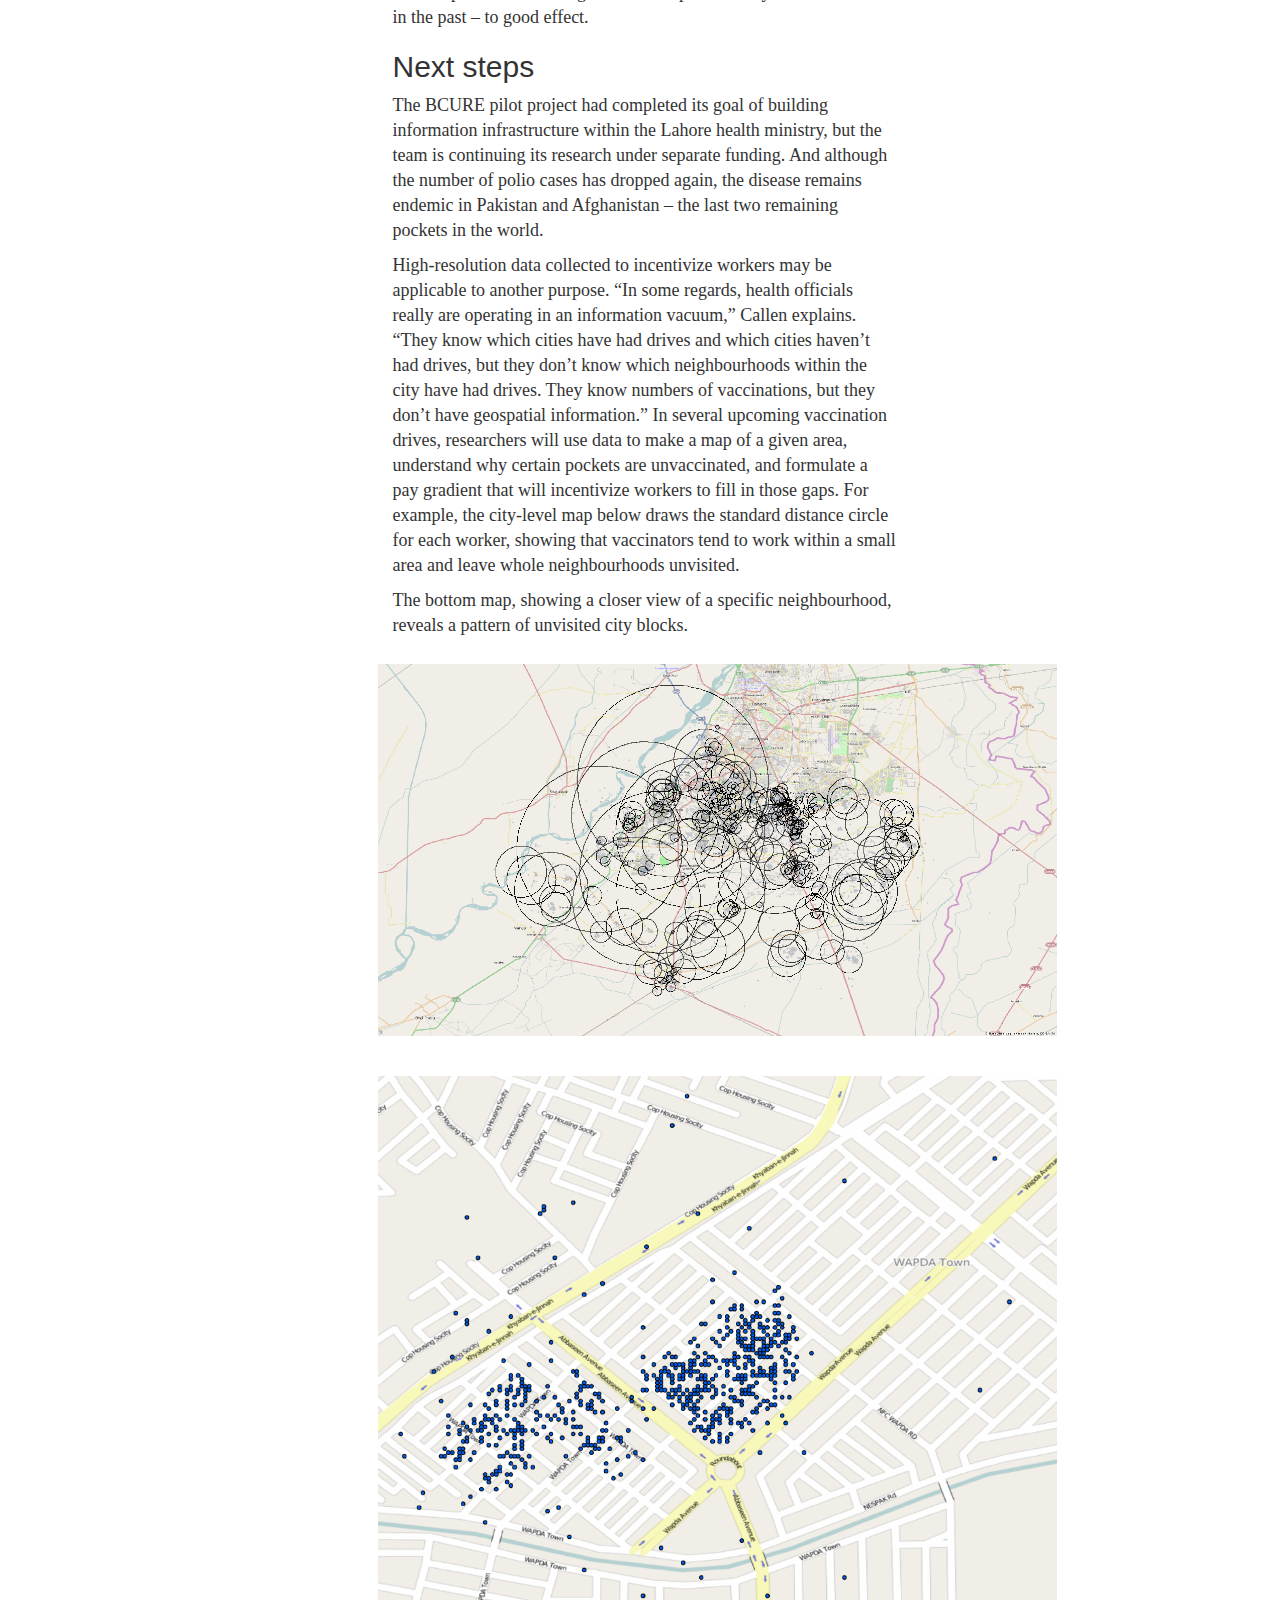
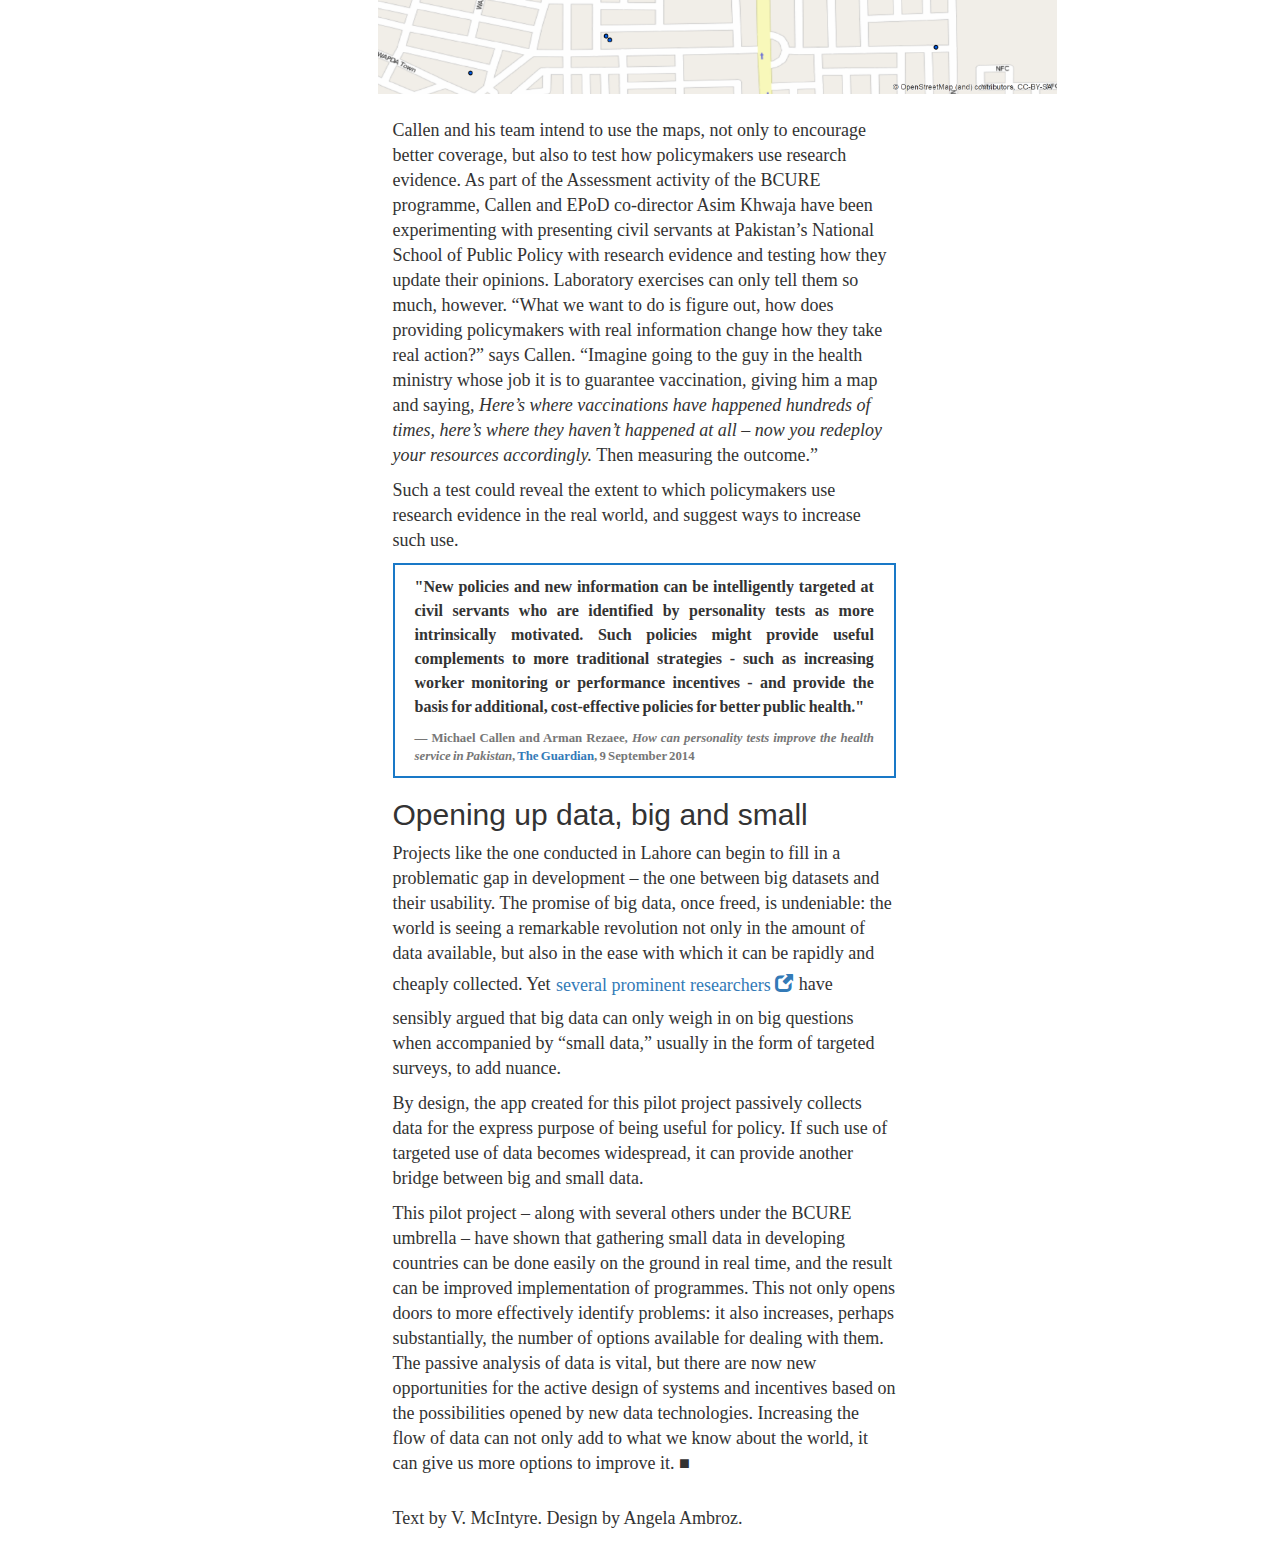
==== commit 4770f28a: "Update from Vestal and update styles" ====
--- a/index.html
+++ b/index.html
@@ -1,431 +1,422 @@
-<!DOCTYPE html>
-<html lang="en">
-<head>
-  <meta charset="UTF-8">
-  <meta http-equiv="X-UA-Compatible" content="IE=edge">
-  <meta name="viewport" content="width=device-width, initial-scale=1">
-  <link rel="stylesheet" href="css/bootstrap.min.css">
-  <link rel="stylesheet" href="css/simple-sidebar.css">
-  <link rel="stylesheet" href="css/styles.css">
-  <link href='https://fonts.googleapis.com/css?family=Nunito:300,400' rel='stylesheet' type='text/css'>
-  <link href='https://fonts.googleapis.com/css?family=Droid+Serif:300,400,400italic' rel='stylesheet' type='text/css'>
-  <link href='https://fonts.googleapis.com/css?family=PT+Sans:400,400italic' rel='stylesheet' type='text/css'>
-  <title>BCURE case study: Polio project</title>
-</head>
-<body>
-
-<!-- No header! -->
-<div id="wrapper">
-
-<!-- Sidebar -->
-  <div id="sidebar-wrapper">
-      <ul class="sidebar-nav">
-          <li class="sidebar-brand">
-            <a href="http://epod.cid.harvard.edu/" target="_blank"><img alt="EPoD logo" src="img/logo.png" class="img-sidebar"></a>
-          </li>
-          <div id="sidestyle">
-            <li>
-                <a href="#top">Intro</a>
-            </li>
-            <li>
-                <a href="#polio">Polio: The last mile</a>
-            </li>
-            <li>
-                <a href="#bottlenecks">Bottlenecks</a>
-            </li>
-            <li>
-                <a href="#intertemporal">Intertemporal preferences</a>
-            </li>
-            <li>
-              <a href="#results">Results</a>
-            </li>
-            <li>
-              <a href="#next">Next steps</a>
-            </li>
-            <li>
-              <a href="#opening">Opening up data, big and small</a>
-            </li>
-            <br>
-            <br>
-            <br>
-            <br>
-            <br>
-            <li>
-              <a href="https://www.gov.uk/government/organisations/department-for-international-development"><img src="img/UKaid.png" alt="UKaid" width="50px"></a>
-            </li>
-            <li>
-              <div class="small-caption">
-              <br>
-                <p>Based on a project which was partly funded by UK aid. All photographs, unless otherwise indicated, copyright Evidence for Policy Design.</p> 
-                <p>If you have questions or comments, please <a href="mailto:EPoD@hks.harvard.edu">contact us.</a></p>    
-              </div>
-            </li>
-          </div>
-      </ul>
-  </div>
-<!-- end sidebar -->
-
-<!-- Main story -->
-<div id="page-content-wrapper">
-
-
-<div class="container-fluid test">
-  <div class="row">
-      <h1>BCURE Case: Motivating public servant performance in Punjab, Pakistan</h1>
-      <hr>
-      <h5>by <a href="http://epod.cid.harvard.edu/">Evidence for Policy Design</a></h5>
-      <h5><span id="datetime">September 2016</span></h5>
-
-  <img src="img/Main pic w copyright.jpg" class="img-body" alt="Polio vaccine.">
-  
-    <section class="col-sm-8 introduction">
-      <p class="itl">In 2014, roving health workers swept through neighbourhoods in Lahore, Pakistan on a drive to achieve complete immunization in one of polio’s last remaining bastions. Meanwhile, their managers struggled to track their progress using antiquated methods. </p>
-
-      <p class="itl">In this context, a team of researchers and policymakers conducted a pilot project, testing if a simple mobile phone app and online dashboard could open up a new flow of data between civil servants at different levels. This gave managers an improved means to monitor the tempo and geographical coverage of vaccinations and use that information to motivate higher performance among health workers. </p>
-
-      <p class="itl">This case study focuses on how quality information, strategically employed, can swiftly improve governance. It illustrates how a relatively simple tool – adaptable far beyond the realm of public health by leveraging insights from behavioural economics and management science – can overcome information bottlenecks between government actors, resulting in better service delivery for the poor. </p>
-
-
-    </section>
-
-    <section class="col-sm-8">
-      <h2 id="top">The puzzle of incentivizing public servants</h2>
-      
-      <p>Pay scales in government jobs tend to be relatively flat, and incentive programmes modest. </p>
-
-      <p>The rationale is sound: policies that grant managers too much discretion in doling out sweet positions and big bonuses give them opportunities to indulge in corruption and cronyism. And so, broadly speaking, public-sector employees receive uniform incremental pay raises year by year while their private-sector counterparts take part in dynamic incentive programmes and compete for performance-based raises. </p>
-
-      <p>In a textbook example of an unintended consequence, this widespread governmental practice designed to solve problems in one area causes problems in another: public servants often have less incentive to excel than private-sector employees. Too often, the end product is deplorable public service delivery, particularly in developing-country contexts with weak monitoring and accountability systems. A large-scale <a href="http://siteresources.worldbank.org/INTPUBSERV/Resources/477250-1187034401048/ChaudhuryandothersMIA.pdf" target="_blank">World Bank study</a> published in 2006 used unannounced visits to measure public-sector employee attendance in six developing countries on three continents, and found that on average 19 percent of teachers and 35 percent of health workers were absent.</p>
-      
-      <p>Over the past two decades, governments and researchers have explored a <a href="http://scholar.harvard.edu/files/rpande/files/the_personnel_economics_of_the_state.pdf" target="_blank">wide range of policy tools</a> to incentivize better performance among public servants in ways that cannot be gamed. These have included innovative monitoring techniques and methods to screen candidates with the right type of intrinsic motivations for public service. </p>
-      
-      <p>Incentive programmes, such as pay for performance (P4P), have shown promise too, particularly in public health. These programmes have resulted in better preventative care for toddlers in Rwanda and reduction of anaemia in schoolchildren in China. In realms outside health care, P4P programmes have resulted in higher revenue collection among tax inspectors in Pakistan and higher classroom test-score averages among teachers in India. </p>
-
-      <br>
-      
-      <div class="h-divider"></div>
-      
-      <h3>P4P Around the World</h3>
-      <div class="widget-header">
-      <p>Pay-for-performance schemes provide financial incentives to government employees for improvements in specific service-delivery measures.</p> 
-      <p>Click below to read about the impact of P4P interventions in these countries:</p>
-      </div>
-      
-      <div id="widget">
-        <table class="table" id="widgetTable">
-          <th id="rwanda">
-            <p>Rwanda</p> 
-            <p><img src="img/image00.jpg" alt="Rwanda" width=50></p>
-            <p><em>Maternal and child health</em></p>
-            </th>
-          <th id="china">
-            <p>China</p>
-            <p class="height--50"><img src="img/image02.jpg" alt="China" width=50></p>
-            <p><em>Anaemia in school children</em></p>
-            </th>
-          <th id="indonesia">
-            <p>Indonesia</p>
-            <p class="height--50"><img src="img/image01.jpg" alt="Indonesia" width=50></p>
-            <p><em>Community health</em></p>
-          </th>
-          <th id="pakistan">
-            <p>Pakistan</p>
-            <p class="height--50"><img src="img/image04.jpg" alt="Pakistan" width=50></p>
-            <p><em>Tax revenues</em></p>
-          </th>
-          <th id="india">
-            <p>India</p>
-            <p class="height--50"><img src="img/image03.jpg" alt="India" width=50></p>
-            <p><em>Test scores among children</em></p>
-          </th>
-           
-        </table>
-<small>Finan, Olken and Pande 2015, <a href="http://scholar.harvard.edu/rpande/publications/personnel-economics-state">The Personnel Economics of the State</a>, in The Handbook of Field Experiments   </small>
-      <div class="rwanda widgetText">
-        <p><b>Rwanda</b></p>
-        <p><b>Method</b>: RCT</p>
-        <p><b>Sample size</b>: 116 health facilities in 19 districts</p>
-        <p><b>Date</b>: 2006, published 2011</p>
-        <p><b>Results</b>: Treatment group facilities showed a 23% increase in the number of deliveries conducted by professionals in a clinical setting. Preventive care visits increased by 56% for children 23 months or younger, and by 132% for children aged 24–59 months.</p>
-        <p><b>Caveat</b>: No change in the probability women received any prenatal care or had more than 4 prenatal care visits.</p>
-        <p><b>Read more</b>: 
-          <ul>
-            <li><a href="https://secure.jbs.elsevierhealth.com/action/consumeSsoCookie?redirectUri=http%3A%2F%2Fwww.thelancet.com%2Faction%2FconsumeSharedSessionAction%3FSERVER%3DWZ6myaEXBLGliB%252BRW%252F74SA%253D%253D%26MAID%3DJv%252BCn9Bd8A6TgogW%252BxXJfA%253D%253D%26JSESSIONID%3DaaaYHa0JuRW53f6p_Z-yv%26ORIGIN%3D365142248%26RD%3DRD&acw=&utt=" target="_blank">Basinga et al. 2011</a></li>
-            <li><a href="http://millionssaved.cgdev.org/case-studies/rwandas-pay-for-performance-scheme-for-health-services" target="_blank">Center for Global Development</a></li>
-            <li><a href="http://web.worldbank.org/WBSITE/EXTERNAL/TOPICS/EXTHEALTHNUTRITIONANDPOPULATION/EXTHSD/0,,contentMDK:22464285~menuPK:2643760~pagePK:64020865~piPK:149114~theSitePK:376793,00.html" target="_blank">World Bank</a></li>
-          </ul>
-        </p>
-      </div>
-
-      <div class="china widgetText">
-        <p><b>China</b></p>
-        <p><b>Method</b>: RCT</p>
-        <p><b>Sample size</b>: 3,553 students aged 9–11 in 72 primary schools in Northwest China</p>
-        <p><b>Date</b>: 2009–11, published 2012</p>
-        <p><b>Results</b>: School principals received bonuses for every student who changed from anaemic to non-anaemic. The treatment reduced anaemia compared with the pure control group by about 23%.</p>
-        <p><b>Caveat</b>: Incentivized school principals were more likely to use subsidies for iron-focused supplements, whereas non-incentivized school principals used subsidies for supplements that could affect both iron and overall calorie intake.</p>
-        <p><b>Read more</b>: 
-          <ul>
-            <li><a href="http://www.bmj.com/content/345/bmj.e4809" target="_blank">Miller et al. 2012</a></li>
-            <li><a href="http://www.3ieimpact.org/media/filer_public/2012/06/05/ts-9-file-3.pdf" target="_blank">International Initiative for Impact Evaluation (3ie)</a></li>
-            <li><a href="http://reap.fsi.stanford.edu/research/paying_for_performance_ii_the_cost_effectiveness_of_strategies_to_combat_anemia_in_china" target="_blank">REAP, Stanford University</a></li>
-          </ul>
-        </p>
-      </div>
-
-      <div class="indonesia widgetText">
-        <p><b>Indonesia</b></p>
-        <p><b>Method</b>: RCT</p>
-        <p><b>Sample size</b>: of 3,100 villages receiving community-based block grants, a subset received incentives based on performance on health, nutrition and education indicators</p>
-        <p><b>Date</b>: 2007–09, published 2014</p>
-        <p><b>Results</b>: 8 targeted health indicators were about 0.04 standard deviations higher in treatment areas compared to control. These effects were about twice as large in areas with low initial levels of performance. The main health reduction was a 15% decline in malnutrition rates.</p>
-        <p><b>Caveat</b>: Malnutrition effects became more muted over time, and the relative gain of incentivized to non-incentivized areas declined over time as non- incentivized areas improved.</p>
-        <p><b>Read more</b>: 
-          <ul>
-            <li><a href="https://www.aeaweb.org/articles?id=10.1257/app.6.4.1" target="_blank">Olken et al. 2014</a></li>
-            <li><a href="https://www.povertyactionlab.org/evaluation/project-generasi-conditional-community-block-grants-indonesia" target="_blank">Abdul Latif Jameel Poverty Action Lab</a></li>
-            <li><a href="http://documents.worldbank.org/curated/en/977061468040587207/Should-aid-reward-performance-evidence-from-a-field-experiment-on-health-and-education-in-Indonesia;jsessionid=aXy4s8x1guZ5MkPm84NSboBx" target="_blank">World Bank</a></li>
-          </ul>
-        </p>
-      </div>
-
-      <div class="pakistan widgetText">
-        <p><b>Pakistan</b></p>
-        <p><b>Method</b>: RCT</p>
-        <p><b>Sample size</b>: all 482 property tax units in Punjab province</p>
-        <p><b>Date</b>: 2011–13, working paper 2014</p>
-        <p><b>Results</b>: Treated areas had a 46% higher growth rate in tax revenue, and a subgroup that rewarded on revenue saw a 62% higher growth rate. The revenue gains substantially exceeded the costs of the incentives.</p>
-        <p><b>Caveat</b>: Bribe rates increased in incentive areas, possibly to compensate incentivized tax inspectors for foregone incentive payments.</p>
-        <p><b>Read more</b>: 
-          <ul>
-            <li><a href="http://qje.oxfordjournals.org/content/early/2015/10/30/qje.qjv042.abstract" target="_blank">Khan et al. 2014</a></li>
-            <li><a href="https://www.hks.harvard.edu/centers/cid/programs/evidence-for-policy-design/research-policy/policy-research-engagements/property-tax-experiment" target="_blank">Evidence for Policy Design</a></li>
-            <li><a href="https://www.povertyactionlab.org/fr/evaluation/property-tax-experiment-punjab-pakistan-testing-role-wages-incentives-and-audit-tax-inspe" target="_blank">Abdul Latif Jameel Poverty Action Lab</a></li>
-          </ul>
-        </p>
-      </div>
-
-      <div class="india widgetText">
-        <p><b>India</b></p>
-        <p><b>Method</b>: RCT</p>
-        <p><b>Sample size</b>: 500 schools in 5 districts in Andhra Pradesh</p>
-        <p><b>Date</b>: 2004–2007, published 2011</p>
-        <p><b>Results</b>: After 2 years, students in incentivized schools had test scores 0.27 standard deviations higher in math and 0.17 in language. Effects were even stronger after 5 years: 0.54 SDs higher in math and 0.35 in language. Students also did better in non-incentivized subjects.</p>
-        <p><b>Caveat</b>: No evidence of any adverse consequences of the program.</p>
-        <p><b>Read more</b>: 
-          <ul>
-            <li><a href="http://www.journals.uchicago.edu/doi/abs/10.1086/659655" target="_blank">Muralidharan and Sundararaman 2011</a></li>
-            <li><a href="https://www.povertyactionlab.org/evaluation/teacher-performance-pay-andhra-pradesh-india" target="_blank">Abdul Latif Jameel Poverty Action Lab</a></li>
-            <li><a href="http://datatopics.worldbank.org/hnp/files/edstats/INDcas10.pdf" target="_blank">World Bank</a></li>
-            <li><a href="http://www.ideasforindia.in/article.aspx?article_id=119" target="_blank">Ideas For India</a></li>
-          </ul>
-        </p>
-      </div>
-
-      </div>
-
-      <div class="h-divider"></div>
-      <br>
-      </section>
-
-      <section class="col-sm-8">
-
-      <p>The challenge is that P4P depends on quality information flowing between government actors: for the system to work, accurate data on worker performance must reach managers. Researchers often supply and maintain the necessary data infrastructure in the context of impact evaluations, but the risk is that once the programme is scaled up and the researcher moves on, the system breaks down or falls prey to tampering.</p> 
-      
-      <p>A further challenge is that the system must be relatively simple to implement or it will defeat its own purpose. Every minute a nurse spends filling out paperwork to get a bonus is a minute not spent treating patients.</p>
-      
-      <p>These challenges multiply when the health worker is not stationed in a clinic, but roving neighbourhoods on a vaccination drive. How do you create a swift, portable, easy-to-use system that provides managers with the necessary data to motivate health worker performance without giving them opportunities to cheat?</p>
-      
-      <p>There’s an app for that.</p>
-      
-      <p>In 2014 a pilot project in Pakistan, part of the <a href="http://epod.cid.harvard.edu/bcure" target="_blank">Building Capacity to Use Research Evidence (BCURE)</a> program funded by UK Aid, tested an innovative system of delivering data on worker performance to civil servants up the chain of command. The system channelled a number of forces for improved coverage in a polio vaccination drive: bonuses, monitoring, geographical mapping, and manipulation of workers’ <em>intertemporal preferences</em> (we’ll explain). The project brought together officials from the Punjab health ministry, researchers from <a href="http://epod.cid.harvard.edu/">Evidence for Policy Design (EPoD)</a> based at Harvard Kennedy School, and colleagues from the International Growth Centre, UC San Diego, and the University of Southern California.</p>
-
-      <p>Taking a close look at the project not only showcases an exciting new tool with applications far beyond public health; it reveals the critical importance of the exchange of quality information in optimizing service delivery in developing countries.</p>
-
-  </section>
-<figure>
-    <img src="img/Wall-pic.jpg" class="img-body" alt="House that has been vaccinated.">
-    <figcaption>Health workers tracked progress by making chalk notations on walls of the houses they visited</figcaption>
-</figure>
-    <section class="col-sm-8">
-    <h2 id="polio">Polio: the last mile</h2>
-
-    <p>In the early 2000s, the world seemed on the verge of eradicating polio once and for all. Between 1988 and 2013 the number of cases went from <a href="http://www.who.int/features/qa/07/en/" target="_blank">350,000 to 416</a>, and the number of countries in which the disease was endemic went from <a href="http://www.who.int/mediacentre/factsheets/fs114/en/" target="_blank">125 to 3</a>. But in 2013–14 there was an increase in new cases. Of these, <a href="http://www.vox.com/2014/5/7/5688112/why-polio-is-on-the-rise-again" target="_blank">85 percent</a> were in Pakistan. According to the World Health Organization, cases were crossing the border from Pakistan into Afghanistan, and strains of the virus that originated in Pakistan were found as far afield as <a href="http://www.nytimes.com/2013/01/24/health/egypt-polio-virus-is-found-in-cairos-sewers.html?_r=0" target="_blank">Egyptian sewers</a>. It seemed that Pakistan’s faltering vaccination campaign was the chink in the world’s armour against the disease – troubling, because as long as one child has polio, there is a risk of renewed outbreak.</p>
-
-    <!-- Graph of polio cases from Dawn -->
-    
-    <p>As EPoD’s Michael Callen wrote in a post on <a href="http://theconversation.com/could-a-smartphone-app-help-stop-the-next-polio-outbreak-in-pakistan-49487" target="_blank">The Conversation</a>, an academic journalism blog,</p>
-      <blockquote>The reason Pakistan was having so much trouble didn’t come down to having enough doses of the vaccines or health workers to administer them – the country did. A key problem was that information about who was getting vaccinated wasn’t getting collected, and that the incentives health workers got didn’t actually motivate them to perform more vaccinations.</blockquote>
-    
-    <p>The health ministry conducted repeated vaccination sweeps without alleviating the disease. The result was that some children were immunized several times over and others, in small pockets isolated by geography or violence, not at all.</p>
-
-    <h2 id="bottlenecks">Bottlenecks</h2>
-
-    <p>A metaphor from engineering comes in handy here: when one part of a machine causes a backup that threatens the functioning of the whole apparatus, it is called a “bottleneck.” The effects of one simple clogged artery can be catastrophic, and it is of utmost importance to pinpoint the problem and not mistake it for a migraine or a dizzy spell. In all kinds of design from machines to policies, it is important to identify bottlenecks and avoid mistaking their effects for a more pervasive, less localized problem. </p>
-
-    <p>Callen and <a href="http://www.nber.org/people/yasir_khan" target="_blank">Yasir Khan</a> of the International Growth Centre had done a number of studies on how innovative management techniques and new technologies could open up information bottlenecks and improve outcomes in the public sector. In one study conducted with <a href="http://www.nber.org/people/saad_gulzar" target="_blank">Saad Gulzar</a> and <a href="http://www.nber.org/people/arman_Rezaee" target="_blank">Arman Rezaee</a>, they had looked at ways to improve the deplorable attendance rate of employees in health centres in Punjab, and observed that attendance data was not making its way up the chain of command due to collusion among workers, and also due to outdated, paper-based record-keeping. They <a href="http://www.nber.org/papers/w21180" target="_blank">showed</a> that public servants with a certain combination of traits, as measured by psychological personality tests, were less likely to collude and more likely to respond positively to improved attendance monitoring via smartphones. In this case, opening up an information bottleneck shows great promise to improve outcomes for millions, at a relatively low cost.</p>
-    
-    <p>For some of the same reasons, Pakistan’s faltering vaccination program can be viewed as a series of bottlenecks. Information on the performance of individual vaccinators was not reaching their managers; information on who has been vaccinated was not reaching the government. As a result, Pakistan itself was a bottleneck for the international campaign to end polio.</p>
-
-    </section>
-
-    <img src="img/image04.png" class="img-body" alt="Old map.">
-
-    <section class="col-sm-8">
-
-    <p>The first leg of the pilot project focused on helping get data about health worker performance to their managers, and helping managers use that information to improve performance.</p>
-    
-    <p>In the status quo vaccination efforts, four or five roving teams of Lady Health Workers, or LHWs, worked to vaccinate a neighbourhood. They used paper maps like the one above, recorded their efforts on paper forms like the one below, and employed a protocol of writing in chalk on the walls of houses to indicate to other teams they had been there. For an independent monitor to check up on a team’s efforts, she would have had to physically follow their footpath through the neighbourhood and read the chalk marks.</p>
-
-    </section>
-
-    <img src="img/IMG_0726.JPG" class="img-body" alt="Old record sheet.">
-
-    <section class="col-sm-8">
-
-    <p>It was a difficult job, the monitoring systems were weak and the pay low. Such factors conspired to create a situation where health workers often failed to achieve their targets, but reported that they had. Callen explains: “They weren’t being paid to meet the target, they were being told, <em>You need to meet the target.</em> So every single worker said they had met it. If you’re being explicitly paid to meet a target where no one can verify how much work is being done, then of course you’re going to say you’ve succeeded.” This was a situation ripe for P4P incentives, but this was impossible as long as information stagnated in antiquated, paper-based systems.</p>
-
-    <h2 id="intertemporal">Intertemporal preferences</h2>
-      
-    <p>The research team and their counterparts at the health ministry developed a three-fold plan. With support from the BCURE programme, they distributed cheap smartphones to the health workers and constructed an online dashboard. This new data infrastructure allowed health workers to send geo-coded information about their activities to the dashboard where their managers could track their activities.</p> 
-
-    <p>These two components enabled a third aspect of this intervention, whose evaluation was funded separately by the International Growth Centre and may represent the most original insight of the project – one that promises big efficiency gains for policymakers. The team tripled health workers performance-based bonuses as part of a new incentive structure that worked in a new way with the <em>intertemporal preferences</em> of the workers. A quick look at the concept may reveal its importance.</p>
-
-    </section>
-
-    <section class="col-sm-3 pull-right aside">
-      <div>
-        <button type='button' 
-                class='btn btn-lg' 
-                data-placement='left' 
-                data-toggle='popover'
-                data-html='true' 
-                title='Sidebar: Evidence Champions'
-                data-content='
-                  <p>In many developing-country contexts, it is a challenge to get policymakers to understand and require rigorous evaluation. However, the polio project benefited from collaboration with three highly engaged public servants, committed to rigorous evaluation: Rashid Langrial, the former Commissioner of Lahore; Muhammad Usman, the District Coordinating Officer Lahore; and Zulfiqar Ali, the Executive District Officer Health Lahore.</p>
-
-                '>Evidence champions. <span class="glyphicon glyphicon-new-window"></span>
-
-        </button>
-      </div>
-    </section>
-
-    <section class="col-sm-8">
-
-    <p>A major contribution of behavioural economics – the marriage of economics and psychology that put terms such as “<a href="http://www.indiebound.org/book/9780143115267" target="_blank">nudge</a>” and “<a href="http://www.indiebound.org/book/9780374533557" target="_blank">fast versus slow thinking</a>” into the popular lexicon – is that it acknowledges that people don’t always behave rationally (an assumption of classic economic models) and attempts to measure and predict their <em>irrational</em> behaviour.</p>
-
-    <p>People’s preferences often change over time in a way that is irrational – we are willing to pay more for a sofa set if the instalments start next January than if instalments start tomorrow. Similarly, health workers are more ambitious about the number of vaccinations they will accomplish next week than the ones they will do today. But procrastination in the face of distant targets or cramming to meet a deadline creates inefficiencies, inaccuracies, and reasons to cheat. </p>
-
-    <p>The policy-research team tested a system in which, in order to get that big bonus, the health workers used a custom-designed smartphone app to set their targets for days 1 and 2 of the vaccination campaign. The incentive structure expected workers to complete roughly 300 vaccinations over the campaign, and penalized them for moving tasks from day 1 to day 2. The workers recorded their goals, along with all attempted vaccinations, in the app. Information about actual vaccinations was aggregated in a central server and sent to the dashboard, which visualized the data for policymakers’ use, identifying whether or not the targets were being met. If a worker met the targets she set in advance for the first two days of the campaign, she got her bonus. </p>
-
-    <p>A key advantage is this: in making her bid, then recording her actual activity, the health worker let the app know how much she was willing to sacrifice to procrastinate. This allowed the team to tailor incentives individually to her, then apply those incentives in the second round of the campaign. The system gave the worker a degree of control over her activity (not to mention the chance for a bonus), and increased and evened out her effort <em>in a way specific to her alone</em>. All the while, it gave her manager the ability to track her and her co-workers’ progress toward vaccination goals in real time. If it worked, the app would be an exciting new tool for policymakers seeking to motivate better performance for workers in any governmental sector – one that automatically leverages the differences between workers for efficiency gains, rather than assuming all workers are the same, as traditional incentives structures do.</p>
-
-    <p>All of this, according to the team’s calculations, would cost around the same as existing systems, once implemented at scale. They piloted the system among 505 workers, divided into different treatments and control groups in a randomized trial.</p>
-
-    <!-- Stopped at 'Results' -->
-    <h2 id="results">Results</h2>
-    <ul>
-      <li>The trial showed that this system can bridge the pay-for-performance information gap very quickly.</li>
-     <li>Data from the mobile phones showed that a performance bonus encouraged workers to complete 15 to 17 percent more vaccinations than workers that were just being monitored and not positively incentivized.</li>
-      <li>The system gave management better monitoring tools.</li>
-      <li>Tailoring vaccinations according to personal preferences increased the likelihood of adopting a more balanced schedule by 33 percent.</li>
-      <li>In the few cases where parents didn’t allow their children to be vaccinated, the online dashboard allowed policymakers to identify those households for follow-up.</li>
-    </ul>
-
-    <p>Influenced by the team’s idea, the government scaled up the technology under the banner of Punjab Information Technology Board (PITB) and implemented the smartphone application in the whole of Punjab. This was a very welcome move, as the PITB has scaled up other monitoring innovations presented by team members in the past – to good effect.</p>
-
-    <h2 id="next">Next steps</h2>
-
-    <p>The BCURE pilot project had completed its goal of building information infrastructure within the Lahore health ministry, but the team is continuing its research under separate funding. And although the number of polio cases has dropped again, the disease remains endemic in Pakistan and Afghanistan – the last two remaining pockets in the world.</p>
-
-    <p>High-resolution data collected to incentivize workers may be applicable to another purpose. “In some regards, health officials really are operating in an information vacuum,” Callen explains. “They know which cities have had drives and which cities haven’t had drives, but they don’t know which neighbourhoods within the city have had drives. They know numbers of vaccinations, but they don’t have geospatial information.” In several upcoming vaccination drives, researchers will use data to make a map of a given area, understand why certain pockets are unvaccinated, and formulate a pay gradient that will incentivize workers to fill in those gaps. For example, the city-level map below draws the standard distance circle for each worker, showing that vaccinators tend to work within a small area and leave whole neighbourhoods unvisited.</p>
-
-    <p>The bottom map, showing a closer view of a specific neighbourhood, reveals a pattern of unvisited city blocks.</p>
-
-   </section>
-
-  <img src="img/image06.png" class="img-body" alt="Map #1.">
-  <img src="img/image00.png" class="img-body" alt="Map #2.">
-  
-    <section class="col-sm-8">
-    
-    <p>Callen and his team intend to use the maps, not only to encourage better coverage, but also to test how policymakers use research evidence. As part of the Assessment activity of the BCURE programme, Callen and EPoD co-director Asim Khwaja have been experimenting with presenting civil servants at Pakistan’s National School of Public Policy with research evidence and testing how they update their opinions. Laboratory exercises can only tell them so much, however. “What we want to do is figure out, how does providing policymakers with real information change how they take real action?” says Callen. “Imagine going to the guy in the health ministry whose job it is to guarantee vaccination, giving him a map and saying, <em>Here’s where vaccinations have happened hundreds of times, here’s where they haven’t happened at all – now you redeploy your resources accordingly.</em> Then measuring the outcome.”</p>
-
-    <p>Such a test could reveal the extent to which policymakers use research evidence in the real world, and suggest ways to increase such use.    <button type='button' 
-                class='btn btn-link btn-inline' 
-                data-placement='bottom' 
-                data-toggle='popover'
-                data-html='true' 
-                data-content='
-                  <blockquote>
-                    <p>New policies and new information can be intelligently targeted at civil servants who are identified by personality tests as more intrinsically motivated. Such policies might provide useful complements to more traditional strategies - such as increasing worker monitoring or performance incentives - and provide the basis for additional, cost-effective policies for better public health.</p>
-
-                    <footer>Michael Callen and Arman Rezaee, <em>How can personality tests improve the health service in Pakistan</em>, <a href="https://www.theguardian.com/global-development-professionals-network/2014/sep/09/personality-test-public-health-pakistan" target="_blank">The Guardian</a>, 9 September 2014</footnote>
-                    </blockquote>
-
-                '>New policies, new information <span class="glyphicon glyphicon-new-window"></span>
-
-        </button></p>
-
-    <h2 id="opening">Opening up data, big and small</h2>
-
-    <p>Projects like the one conducted in Lahore can begin to fill in a problematic gap in development – the one between big datasets and their usability. The promise of big data, once freed, is undeniable: the world is seeing a remarkable revolution not only in the amount of data available, but also in the ease with which it can be rapidly and cheaply collected. Yet <button type='button' 
-                class='btn btn-link btn-inline' 
-                data-placement='bottom' 
-                data-toggle='popover'
-                data-html='true' 
-                data-content='
-                  <p><a href="https://www.washingtonpost.com/blogs/monkey-cage/wp/2015/04/28/using-opinion-surveys-to-monitor-the-u-n-s-sustainable-development-goals/" target="_blank">Pippa Norris</a> has written on the need to "triangulate" big data with more focused measures to track development; <a href="https://www.theguardian.com/global-development-professionals-network/2015/jun/22/why-we-shouldnt-get-too-excited-about-using-big-data-for-development" target="_blank">Paul Jasper</a> on the security risks involved, and remembering the still-huge undigitized population; <a href="https://www.theguardian.com/global-development-professionals-network/2015/jul/13/big-small-data-global-development" target="_blank">Daniella Ballou-Aares and Tony Pipa</a> on the financial investment required; <a href="https://www.washingtonpost.com/blogs/monkey-cage/wp/2015/07/20/data-poverty-makes-it-harder-to-fix-real-poverty-thats-why-the-un-should-push-countries-to-gather-and-share-data/" target="_blank">Rohini Pande and Florian Blum</a> on the political economy considerations involved; and <a href="https://www.thenation.com/article/big-data-actually-reinforcing-social-inequalities/" target="_blank">Michelle Chen</a> on ways that big data can reinforce social inequalities – to name just a few.</p>
-
-                '>several prominent researchers <span class="glyphicon glyphicon-new-window"></span>
-
-        </button> have sensibly argued that big data can only weigh in on big questions when accompanied by “small data,” usually in the form of targeted surveys, to add nuance. </p>
-
-        <p>By design, the app created for this pilot project passively collects data for the express purpose of being useful for policy. If such use of targeted use of data becomes widespread, it can provide another bridge between big and small data.</p>
-
-        </section>
-
-        <section class="col-sm-8">
-
-        <p>This pilot project – along with several others under the BCURE umbrella – have shown that gathering small data in developing countries can be done easily on the ground in real time, and the result can be improved implementation of programs. This not only opens opportunities to more effectively identify problems: it also increases, perhaps substantially, the number of options available for dealing with them. The passive analysis of data is vital, but there are now new doors for the active design of systems and incentives based on the possibilities opened by new data technologies. Increasing the flow of data can not only add to what we know about the world, it can give us more options to improve it. &#9632; </p>
-
-        </section>
-<!--
-      <section class="col-sm-3 pull-right aside">
-      <div>
-        <button type='button' 
-                class='btn btn-inline' 
-                data-placement='left' 
-                data-toggle='popover'
-                data-html='true' 
-                data-content='
-                  <blockquote>
-                    <p>New policies and new information can be intelligently targeted at civil servants who are identified by personality tests as more intrinsically motivated. Such policies might provide useful complements to more traditional strategies - such as increasing worker monitoring or performance incentives - and provide the basis for additional, cost-effective policies for better public health.</p>
-
-                    <footer>Michael Callen and Arman Rezaee, <em>How can personality tests improve the health service in Pakistan</em>, <a href="https://www.theguardian.com/global-development-professionals-network/2014/sep/09/personality-test-public-health-pakistan" target="_blank">The Guardian</a>, 9 September 2014</footnote>
-                    </blockquote>
-
-                '>New policies, new information <span class="glyphicon glyphicon-new-window"></span>
-
-        </button>
-      </div>
-    </section>   -->     
-
-    <section class="col-sm-8">
-
-    <br>
-    <p>Text by V. McIntyre. Design by Angela Ambroz.</p> 
-    </section>
-
-  </div> <!-- row -->
-</div> <!-- container -->
-
-
-</div> <!-- #page-content-wrapper -->
-</div> <!-- #wrapper -->
-
-<script src="js/jquery-2.1.4.min.js"></script>
-<script src="js/bootstrap.min.js"></script>
-<script src="js/script.js"></script>
-</body>
+<!DOCTYPE html>
+<html lang="en">
+<head>
+  <meta charset="UTF-8">
+  <meta http-equiv="X-UA-Compatible" content="IE=edge">
+  <meta name="viewport" content="width=device-width, initial-scale=1">
+  <link rel="stylesheet" href="css/bootstrap.min.css">
+  <link rel="stylesheet" href="css/simple-sidebar.css">
+  <link rel="stylesheet" href="css/styles.css">
+  <link href='https://fonts.googleapis.com/css?family=Nunito:300,400' rel='stylesheet' type='text/css'>
+  <link href='https://fonts.googleapis.com/css?family=Droid+Serif:300,400,400italic' rel='stylesheet' type='text/css'>
+  <link href='https://fonts.googleapis.com/css?family=PT+Sans:400,400italic' rel='stylesheet' type='text/css'>
+  <title>BCURE case study: Polio project</title>
+</head>
+<body>
+
+<!-- No header! -->
+<div id="wrapper">
+
+<!-- Sidebar -->
+  <div id="sidebar-wrapper">
+      <ul class="sidebar-nav">
+          <li class="sidebar-brand">
+            <a href="http://epod.cid.harvard.edu/" target="_blank"><img alt="EPoD logo" src="img/logo.png" class="img-sidebar"></a>
+          </li>
+          <div id="sidestyle">
+            <li>
+                <a href="#top">Incentivizing public servants</a>
+            </li>
+            <li>
+                <a href="#polio">Polio: The last mile</a>
+            </li>
+            <li>
+                <a href="#bottlenecks">Bottlenecks</a>
+            </li>
+            <li>
+                <a href="#intertemporal">Intertemporal preferences</a>
+            </li>
+            <li>
+              <a href="#next">Next steps</a>
+            </li>
+            <li>
+              <a href="#opening">Opening up data, big and small</a>
+            </li>
+            <br>
+            <br>
+            <br>
+            <br>
+            <br>
+            <li>
+              <a href="https://www.gov.uk/government/organisations/department-for-international-development"><img src="img/UKaid.png" alt="UKaid" width="50px"></a>
+            </li>
+            <li>
+              <div class="small-caption">
+              <br>
+                <p>Based on a project which was partly funded by UK aid. All photographs, unless otherwise indicated, copyright Evidence for Policy Design.</p> 
+                <p>If you have questions or comments, please <a href="mailto:EPoD@hks.harvard.edu">contact us.</a></p>    
+              </div>
+            </li>
+          </div>
+      </ul>
+  </div>
+<!-- end sidebar -->
+
+<!-- Main story -->
+<div id="page-content-wrapper">
+
+
+<div class="container-fluid test">
+  <div class="row">
+      <h1>BCURE Case: Motivating public servant performance in Punjab, Pakistan</h1>
+      <hr>
+      <h5>by <a href="http://epod.cid.harvard.edu/">Evidence for Policy Design</a></h5>
+      <h5><span id="datetime">September 2016</span></h5>
+
+  <img src="img/Main pic w copyright.jpg" class="img-body" alt="Polio vaccine.">
+  
+    <section class="col-sm-8 introduction">
+      <p class="itl">In 2014, roving health workers swept through neighbourhoods in Lahore, Pakistan on a drive to achieve complete immunization in one of polio’s last remaining bastions. Meanwhile, their managers struggled to track their progress using antiquated methods. </p>
+
+      <p class="itl">In this context, a team of researchers and policymakers conducted a pilot project, testing if a simple mobile phone app and online dashboard could open up a new flow of data between civil servants at different levels. This gave managers an improved means to monitor the tempo and geographical coverage of vaccinations and use that information to motivate higher performance among health workers. </p>
+
+      <p class="itl">This case study focuses on how quality information, strategically employed, can swiftly improve governance. It illustrates how a relatively simple tool – which leverages insights from behavioural economics and management science, and is adaptable far beyond the realm of public health – can overcome information bottlenecks between government actors, resulting in better service delivery for the poor. </p>
+
+
+    </section>
+
+    <section class="col-sm-8">
+      <h2 id="top">The puzzle of incentivizing public servants</h2>
+      
+      <p>Pay scales in government jobs tend to be relatively flat, and incentive programmes modest. </p>
+
+      <p>The rationale is sound: policies that grant managers too much discretion in doling out sweet positions and big bonuses give them opportunities to indulge in corruption and cronyism. And so, broadly speaking, public-sector employees receive uniform incremental pay raises year by year while their private-sector counterparts take part in dynamic incentive programmes and compete for performance-based raises. </p>
+
+      <p>In a textbook example of an unintended consequence, this widespread public-sector practice designed to solve problems in one area causes problems in another: public servants often have less incentive to excel than private-sector employees. Too often, the end product is deplorable public service delivery, particularly in developing-country contexts with weak monitoring and accountability systems. A large-scale <a href="http://siteresources.worldbank.org/INTPUBSERV/Resources/477250-1187034401048/ChaudhuryandothersMIA.pdf" target="_blank">World Bank study</a> published in 2006 used unannounced visits to measure public-sector employee attendance in six developing countries on three continents, and found that on average 19 percent of teachers and 35 percent of health workers were absent.</p>
+      
+      <p>Over the past two decades, governments and researchers have explored a <a href="http://scholar.harvard.edu/files/rpande/files/the_personnel_economics_of_the_state.pdf" target="_blank">wide range of policy tools</a> to incentivize better performance among public servants in ways that cannot be gamed. These have included innovative monitoring techniques and methods to screen candidates with the right type of intrinsic motivations for public service. </p>
+      
+      <p>Incentive programmes, such as pay for performance (P4P), have shown promise too, particularly in public health. These programmes have resulted in better preventive care for toddlers in Rwanda and reduction of anaemia in schoolchildren in China. In realms outside health care, P4P programmes have resulted in higher revenue collection among tax inspectors in Pakistan and higher classroom test-score averages among teachers in India. </p>
+
+      <br>
+      
+      <div class="h-divider"></div>
+      
+      <h3>P4P Around the World</h3>
+      <div class="widget-header">
+      <p>Pay-for-performance schemes provide financial incentives to government employees for improvements in specific service-delivery measures.</p> 
+      <p>Click below to read about the impact of P4P interventions in these countries:</p>
+      </div>
+      
+      <div id="widget">
+        <table class="table" id="widgetTable">
+          <th id="rwanda">
+            <p>Rwanda</p> 
+            <p><img src="img/image00.jpg" alt="Rwanda" width=50></p>
+            <p><em>Maternal and child health</em></p>
+            </th>
+          <th id="china">
+            <p>China</p>
+            <p class="height--50"><img src="img/image02.jpg" alt="China" width=50></p>
+            <p><em>Anaemia in school children</em></p>
+            </th>
+          <th id="indonesia">
+            <p>Indonesia</p>
+            <p class="height--50"><img src="img/image01.jpg" alt="Indonesia" width=50></p>
+            <p><em>Community health</em></p>
+          </th>
+          <th id="pakistan">
+            <p>Pakistan</p>
+            <p class="height--50"><img src="img/image04.jpg" alt="Pakistan" width=50></p>
+            <p><em>Tax revenues</em></p>
+          </th>
+          <th id="india">
+            <p>India</p>
+            <p class="height--50"><img src="img/image03.jpg" alt="India" width=50></p>
+            <p><em>Test scores among children</em></p>
+          </th>
+           
+        </table>
+<small>Finan, Olken and Pande 2015, <a href="http://scholar.harvard.edu/rpande/publications/personnel-economics-state">The Personnel Economics of the State</a>, in The Handbook of Field Experiments   </small>
+      <div class="rwanda widgetText">
+        <p><b>Rwanda</b></p>
+        <p><b>Method</b>: RCT</p>
+        <p><b>Sample size</b>: 116 health facilities in 19 districts</p>
+        <p><b>Date</b>: 2006, published 2011</p>
+        <p><b>Results</b>: Treatment group facilities showed a 23% increase in the number of deliveries conducted by professionals in a clinical setting. Preventive care visits increased by 56% for children 23 months or younger, and by 132% for children aged 24–59 months.</p>
+        <p><b>Caveat</b>: No change in the probability women received any prenatal care or had more than 4 prenatal care visits.</p>
+        <p><b>Read more</b>: 
+          <ul>
+            <li><a href="http://www.thelancet.com/journals/lancet/article/PIIS0140-6736(11)60177-3/fulltext" target="_blank">Basinga et al. 2011</a></li>
+            <li><a href="http://millionssaved.cgdev.org/case-studies/rwandas-pay-for-performance-scheme-for-health-services" target="_blank">Center for Global Development</a></li>
+            <li><a href="http://web.worldbank.org/WBSITE/EXTERNAL/TOPICS/EXTHEALTHNUTRITIONANDPOPULATION/EXTHSD/0,,contentMDK:22464285~menuPK:2643760~pagePK:64020865~piPK:149114~theSitePK:376793,00.html" target="_blank">World Bank</a></li>
+          </ul>
+        </p>
+      </div>
+
+      <div class="china widgetText">
+        <p><b>China</b></p>
+        <p><b>Method</b>: RCT</p>
+        <p><b>Sample size</b>: 3,553 students aged 9–11 in 72 primary schools in Northwest China</p>
+        <p><b>Date</b>: 2009–11, published 2012</p>
+        <p><b>Results</b>: School principals received bonuses for every student who changed from anaemic to non-anaemic. The treatment reduced anaemia compared with the pure control group by about 23%.</p>
+        <p><b>Caveat</b>: Incentivized school principals were more likely to use subsidies for iron-focused supplements, whereas non-incentivized school principals used subsidies for supplements that could affect both iron and overall calorie intake.</p>
+        <p><b>Read more</b>: 
+          <ul>
+            <li><a href="http://www.bmj.com/content/345/bmj.e4809" target="_blank">Miller et al. 2012</a></li>
+            <li><a href="http://www.3ieimpact.org/media/filer_public/2012/06/05/ts-9-file-3.pdf" target="_blank">International Initiative for Impact Evaluation (3ie)</a></li>
+            <li><a href="http://reap.fsi.stanford.edu/research/paying_for_performance_ii_the_cost_effectiveness_of_strategies_to_combat_anemia_in_china" target="_blank">REAP, Stanford University</a></li>
+          </ul>
+        </p>
+      </div>
+
+      <div class="indonesia widgetText">
+        <p><b>Indonesia</b></p>
+        <p><b>Method</b>: RCT</p>
+        <p><b>Sample size</b>: of 3,100 villages receiving community-based block grants, a subset received incentives based on performance on health, nutrition and education indicators</p>
+        <p><b>Date</b>: 2007–09, published 2014</p>
+        <p><b>Results</b>: 8 targeted health indicators were about 0.04 standard deviations higher in treatment areas compared to control. These effects were about twice as large in areas with low initial levels of performance. The main health reduction was a 15% decline in malnutrition rates.</p>
+        <p><b>Caveat</b>: Malnutrition effects became more muted over time, and the relative gain of incentivized to non-incentivized areas declined over time as non- incentivized areas improved.</p>
+        <p><b>Read more</b>: 
+          <ul>
+            <li><a href="https://www.aeaweb.org/articles?id=10.1257/app.6.4.1" target="_blank">Olken et al. 2014</a></li>
+            <li><a href="https://www.povertyactionlab.org/evaluation/project-generasi-conditional-community-block-grants-indonesia" target="_blank">Abdul Latif Jameel Poverty Action Lab</a></li>
+            <li><a href="http://documents.worldbank.org/curated/en/977061468040587207/Should-aid-reward-performance-evidence-from-a-field-experiment-on-health-and-education-in-Indonesia;jsessionid=aXy4s8x1guZ5MkPm84NSboBx" target="_blank">World Bank</a></li>
+          </ul>
+        </p>
+      </div>
+
+      <div class="pakistan widgetText">
+        <p><b>Pakistan</b></p>
+        <p><b>Method</b>: RCT</p>
+        <p><b>Sample size</b>: all 482 property tax units in Punjab province</p>
+        <p><b>Date</b>: 2011–13, working paper 2014</p>
+        <p><b>Results</b>: Treated areas had a 46% higher growth rate in tax revenue, and a subgroup that rewarded on revenue saw a 62% higher growth rate. The revenue gains substantially exceeded the costs of the incentives.</p>
+        <p><b>Caveat</b>: Bribe rates increased in incentive areas, possibly to compensate incentivized tax inspectors for foregone incentive payments.</p>
+        <p><b>Read more</b>: 
+          <ul>
+            <li><a href="http://qje.oxfordjournals.org/content/early/2015/10/30/qje.qjv042.abstract" target="_blank">Khan et al. 2014</a></li>
+            <li><a href="https://www.hks.harvard.edu/centers/cid/programs/evidence-for-policy-design/research-policy/policy-research-engagements/property-tax-experiment" target="_blank">Evidence for Policy Design</a></li>
+            <li><a href="https://www.povertyactionlab.org/fr/evaluation/property-tax-experiment-punjab-pakistan-testing-role-wages-incentives-and-audit-tax-inspe" target="_blank">Abdul Latif Jameel Poverty Action Lab</a></li>
+          </ul>
+        </p>
+      </div>
+
+      <div class="india widgetText">
+        <p><b>India</b></p>
+        <p><b>Method</b>: RCT</p>
+        <p><b>Sample size</b>: 500 schools in 5 districts in Andhra Pradesh</p>
+        <p><b>Date</b>: 2004–2007, published 2011</p>
+        <p><b>Results</b>: After 2 years, students in incentivized schools had test scores 0.27 standard deviations higher in math and 0.17 in language. Effects were even stronger after 5 years: 0.54 SDs higher in math and 0.35 in language. Students also did better in non-incentivized subjects.</p>
+        <p><b>Caveat</b>: No evidence of any adverse consequences of the programme.</p>
+        <p><b>Read more</b>: 
+          <ul>
+            <li><a href="http://www.journals.uchicago.edu/doi/abs/10.1086/659655" target="_blank">Muralidharan and Sundararaman 2011</a></li>
+            <li><a href="https://www.povertyactionlab.org/evaluation/teacher-performance-pay-andhra-pradesh-india" target="_blank">Abdul Latif Jameel Poverty Action Lab</a></li>
+            <li><a href="http://datatopics.worldbank.org/hnp/files/edstats/INDcas10.pdf" target="_blank">World Bank</a></li>
+            <li><a href="http://www.ideasforindia.in/article.aspx?article_id=119" target="_blank">Ideas For India</a></li>
+          </ul>
+        </p>
+      </div>
+
+      </div>
+
+      <div class="h-divider"></div>
+      <br>
+      </section>
+
+      <section class="col-sm-8">
+
+      <p>The challenge is that P4P depends on quality information flowing between government actors: for the system to work, accurate data on worker performance must reach managers. Researchers often supply and maintain the necessary data infrastructure in the context of impact evaluations, but the risk is that once the programme is scaled up and the researcher moves on, the system breaks down or falls prey to tampering.</p> 
+      
+      <p>A further challenge is that the system must be relatively simple to implement or it will defeat its own purpose. Every minute a nurse spends filling out paperwork to get a bonus is a minute not spent treating patients.</p>
+      
+      <p>These challenges multiply when the health worker is not stationed in a clinic, but roving neighbourhoods on a vaccination drive. How do you create a swift, portable, easy-to-use system that provides managers with the necessary data to motivate health worker performance without giving them opportunities to cheat?</p>
+      
+      <p>There’s an app for that.</p>
+      
+      <p>In 2014 a pilot project in Pakistan, part of the <a href="http://epod.cid.harvard.edu/bcure" target="_blank">Building Capacity to Use Research Evidence (BCURE)</a> programme funded by UK Aid, tested an innovative system of delivering data on worker performance to civil servants up the chain of command. The system channelled a number of forces for improved coverage in a polio vaccination drive: bonuses, monitoring, geographical mapping, and manipulation of workers’ <em>intertemporal preferences</em>. The project brought together officials from the Punjab health ministry, researchers from <a href="http://epod.cid.harvard.edu/">Evidence for Policy Design (EPoD)</a> based at Harvard Kennedy School, and colleagues from the International Growth Centre, UC San Diego, and the University of Southern California.</p>
+
+      <p>Taking a close look at the project not only showcases an exciting new tool with applications far beyond public health; it reveals the critical importance of the exchange of quality information in optimizing service delivery in developing countries.</p>
+
+  </section>
+<figure>
+    <img src="img/Wall-pic.jpg" class="img-body" alt="House that has been vaccinated.">
+    <figcaption>Health workers tracked progress by making chalk notations on walls of the houses they visited</figcaption>
+</figure>
+    <section class="col-sm-8">
+    <h2 id="polio">Polio: the last mile</h2>
+
+    <p>In the early 2000s, the world seemed on the verge of eradicating polio once and for all. Between 1988 and 2013 the number of cases went from <a href="http://www.who.int/features/qa/07/en/" target="_blank">350,000 to 416</a>, and the number of countries in which the disease was endemic went from <a href="http://www.who.int/mediacentre/factsheets/fs114/en/" target="_blank">125 to 3</a>. But in 2013–14 there was an increase in new cases. Of these, <a href="http://www.vox.com/2014/5/7/5688112/why-polio-is-on-the-rise-again" target="_blank">85 percent</a> were in Pakistan. According to the World Health Organization, cases were crossing the border from Pakistan into Afghanistan, and strains of the virus that originated in Pakistan were found as far afield as <a href="http://www.nytimes.com/2013/01/24/health/egypt-polio-virus-is-found-in-cairos-sewers.html?_r=0" target="_blank">Egyptian sewers</a>. It seemed that Pakistan’s faltering vaccination campaign was the chink in the world’s armour against the disease – troubling, because as long as one child has polio, there is a risk of renewed outbreak.</p>
+
+    <!-- Graph of polio cases from Dawn -->
+    
+    <p>As EPoD’s Michael Callen wrote in a post on <a href="http://theconversation.com/could-a-smartphone-app-help-stop-the-next-polio-outbreak-in-pakistan-49487" target="_blank">The Conversation</a>, an academic journalism blog,</p>
+      <blockquote>The reason Pakistan was having so much trouble didn’t come down to having enough doses of the vaccines or health workers to administer them – the country did. A key problem was that information about who was getting vaccinated wasn’t getting collected, and that the incentives health workers got didn’t actually motivate them to perform more vaccinations.</blockquote>
+    
+    <p>The health ministry conducted repeated vaccination sweeps without alleviating the disease. The result was that some children were immunized several times over and others, in small pockets isolated by geography or violence, not at all.</p>
+
+    <h2 id="bottlenecks">Bottlenecks</h2>
+
+    <p>A metaphor from engineering comes in handy here: when one part of a machine causes a backup that threatens the functioning of the whole apparatus, it is called a “bottleneck.” The effects of one simple clogged artery can be catastrophic, and it is of utmost importance to pinpoint the problem and not mistake it for a migraine or a dizzy spell. In all kinds of design from machines to policies, it is important to identify bottlenecks and avoid mistaking their effects for a more pervasive, less localized problem. </p>
+
+    <p>Callen and <a href="http://www.nber.org/people/yasir_khan" target="_blank">Yasir Khan</a> of the International Growth Centre had done a number of studies on how innovative management techniques and new technologies could open up information bottlenecks and improve outcomes in the public sector. In one study conducted with <a href="http://www.nber.org/people/saad_gulzar" target="_blank">Saad Gulzar</a> and <a href="http://www.nber.org/people/arman_Rezaee" target="_blank">Arman Rezaee</a>, they had looked at ways to improve the deplorable attendance rate of employees in health centres in Punjab, and observed that attendance data was not making its way up the chain of command due to collusion among workers, and also due to outdated, paper-based record-keeping. They <a href="http://www.nber.org/papers/w21180" target="_blank">showed</a> that public servants with a certain combination of traits, as measured by psychological personality tests, were less likely to collude and more likely to respond positively to improved attendance monitoring via smartphones. In this case, opening up an information bottleneck shows great promise to improve outcomes for millions, at a relatively low cost.</p>
+    
+    <p>For some of the same reasons, Pakistan’s faltering vaccination programme can be viewed as a series of bottlenecks. Information on the performance of individual vaccinators was not reaching their managers; information on who has been vaccinated was not reaching the government. As a result, Pakistan itself was a bottleneck for the international campaign to end polio.</p>
+
+    </section>
+
+    <img src="img/image04.png" class="img-body" alt="Old map.">
+
+    <section class="col-sm-8">
+
+    <p>The first leg of the pilot project focused on helping get data about health worker performance to their managers, and helping managers use that information to improve performance.</p>
+    
+    <p>In the status quo vaccination efforts, four or five roving teams of Lady Health Workers, or LHWs, worked to vaccinate a neighbourhood. They used paper maps like the one above, recorded their efforts on paper forms like the one below, and employed a protocol of writing in chalk on the walls of houses to indicate to other teams they had been there. For an independent monitor to check up on a team’s efforts, she would have had to physically follow their footpath through the neighbourhood and read the chalk marks.</p>
+
+    </section>
+
+    <img src="img/IMG_0726.JPG" class="img-body" alt="Old record sheet.">
+
+    <section class="col-sm-8">
+
+    <p>It was a difficult job, the monitoring systems were weak and the pay low. Such factors conspired to create a situation where health workers often failed to achieve their targets, but reported that they had. Callen explains: “They weren’t being paid to meet the target, they were being told, <em>You need to meet the target.</em> So every single worker said they had met it. If you’re being explicitly paid to meet a target where no one can verify how much work is being done, then of course you’re going to say you’ve succeeded.” This was a situation ripe for P4P incentives, but this was impossible as long as information stagnated in antiquated, paper-based systems.</p>
+
+    <h2 id="intertemporal">Intertemporal preferences</h2>
+      
+    <p>The research team and their counterparts at the health ministry developed a three-fold plan. With support from the BCURE programme, they distributed cheap smartphones to the health workers and constructed an online dashboard. This new data infrastructure allowed health workers to send geo-coded information about their activities to the dashboard where their managers could track their activities.</p> 
+
+    <p>These two components enabled a third aspect of this intervention, whose evaluation was funded separately by the International Growth Centre and may represent the most original insight of the project – one that promises big efficiency gains for policymakers. The team tripled health workers performance-based bonuses as part of a new incentive structure that worked in a new way with the <em>intertemporal preferences</em> of the workers. A quick look at the concept may reveal its importance.</p>
+
+    </section>
+
+    <section class="col-sm-3 pull-right aside">
+      <div>
+        <button type='button' 
+                class='btn btn-lg' 
+                data-placement='left' 
+                data-toggle='popover'
+                data-html='true' 
+                title='Sidebar: Evidence Champions'
+                data-content='
+                  <p>In many developing-country contexts, it is a challenge to get policymakers to understand and require rigorous evaluation. However, the polio project benefited from collaboration with three highly engaged public servants, committed to rigorous evaluation: Rashid Langrial, the former Commissioner of Lahore; Muhammad Usman, the District Coordinating Officer Lahore; and Zulfiqar Ali, the Executive District Officer Health Lahore.</p>
+
+                '>Evidence champions. <span class="glyphicon glyphicon-new-window"></span>
+
+        </button>
+      </div>
+    </section>
+
+    <section class="col-sm-8">
+
+    <p>A major contribution of behavioural economics – the marriage of economics and psychology that put terms such as “<a href="http://www.indiebound.org/book/9780143115267" target="_blank">nudge</a>” and “<a href="http://www.indiebound.org/book/9780374533557" target="_blank">fast versus slow thinking</a>” into the popular lexicon – is that it acknowledges that people don’t always behave rationally (an assumption of classic economic models) and attempts to measure and predict their <em>irrational</em> behaviour.</p>
+
+    <p>People’s preferences often change over time in a way that is irrational – we are willing to pay more for a sofa set if the instalments start next January than if instalments start tomorrow. Similarly, health workers are more ambitious about the number of vaccinations they will accomplish next week than the ones they will do today. But procrastination in the face of distant targets or cramming to meet a deadline creates inefficiencies, inaccuracies, and reasons to cheat. </p>
+
+    <p>The policy-research team tested a system in which, in order to get that big bonus, the health workers used a custom-designed smartphone app to set their targets for days 1 and 2 of the vaccination campaign. The incentive structure expected workers to complete roughly 300 vaccinations over the campaign, and penalized them for moving tasks from day 1 to day 2. The workers recorded their goals, along with all attempted vaccinations, in the app. Information about actual vaccinations was aggregated in a central server and sent to the dashboard, which visualized the data for policymakers’ use, identifying whether or not the targets were being met. If a worker met the targets she set in advance for the first two days of the campaign, she got her bonus. </p>
+
+    <p>A key advantage is this: in making her bid, then recording her actual activity, the health worker let the app know how much she was willing to sacrifice to procrastinate. This allowed the team to tailor incentives individually to her, then apply those incentives in the second round of the campaign. The system gave the worker a degree of control over her activity (not to mention the chance for a bonus), and increased and evened out her effort <em>in a way specific to her alone</em>. All the while, it gave her manager the ability to track her and her co-workers’ progress toward vaccination goals in real time. If it worked, the app would be an exciting new tool for policymakers seeking to motivate better performance for workers in any governmental sector – one that automatically leverages the differences between workers for efficiency gains, rather than assuming all workers are the same, as traditional incentives structures do.</p>
+
+    <p>All of this, according to the team’s calculations, would cost around the same as existing systems, once implemented at scale. They piloted the system among 505 workers, divided into different treatments and control groups in a randomized trial.</p>
+
+    <!-- Stopped at 'Results' -->
+    <p>This experiment yielded several notable results:</p>
+    <ul>
+      <li>The trial showed that this system can bridge the pay-for-performance information gap very quickly.</li>
+      <li>Data from the mobile phones showed that a performance bonus encouraged workers to complete 15 to 17 percent more vaccinations than workers that were just being monitored and not positively incentivized.</li>
+      <li>The system gave management better monitoring tools.</li>
+      <li>Tailoring vaccinations according to personal preferences increased the likelihood of adopting a more balanced schedule by 33 percent.</li>
+      <li>In the few cases where parents didn’t allow their children to be vaccinated, the online dashboard allowed policymakers to identify those households for follow-up.</li>
+    </ul>
+
+    <p>Influenced by the team’s idea, the government scaled up the technology under the banner of Punjab Information Technology Board (PITB) and implemented the smartphone application in the whole of Punjab. This was a very welcome move, as the PITB has scaled up other monitoring innovations presented by team members in the past – to good effect.</p>
+
+    <h2 id="next">Next steps</h2>
+
+    <p>The BCURE pilot project had completed its goal of building information infrastructure within the Lahore health ministry, but the team is continuing its research under separate funding. And although the number of polio cases has dropped again, the disease remains endemic in Pakistan and Afghanistan – the last two remaining pockets in the world.</p>
+
+    <p>High-resolution data collected to incentivize workers may be applicable to another purpose. “In some regards, health officials really are operating in an information vacuum,” Callen explains. “They know which cities have had drives and which cities haven’t had drives, but they don’t know which neighbourhoods within the city have had drives. They know numbers of vaccinations, but they don’t have geospatial information.” In several upcoming vaccination drives, researchers will use data to make a map of a given area, understand why certain pockets are unvaccinated, and formulate a pay gradient that will incentivize workers to fill in those gaps. For example, the city-level map below draws the standard distance circle for each worker, showing that vaccinators tend to work within a small area and leave whole neighbourhoods unvisited.</p>
+
+    <p>The bottom map, showing a closer view of a specific neighbourhood, reveals a pattern of unvisited city blocks.</p>
+
+   </section>
+
+  <img src="img/image06.png" class="img-body" alt="Map #1.">
+  <img src="img/image00.png" class="img-body" alt="Map #2.">
+  
+    <section class="col-sm-8">
+    
+    <p>Callen and his team intend to use the maps, not only to encourage better coverage, but also to test how policymakers use research evidence. As part of the Assessment activity of the BCURE programme, Callen and EPoD co-director Asim Khwaja have been experimenting with presenting civil servants at Pakistan’s National School of Public Policy with research evidence and testing how they update their opinions. Laboratory exercises can only tell them so much, however. “What we want to do is figure out, how does providing policymakers with real information change how they take real action?” says Callen. “Imagine going to the guy in the health ministry whose job it is to guarantee vaccination, giving him a map and saying, <em>Here’s where vaccinations have happened hundreds of times, here’s where they haven’t happened at all – now you redeploy your resources accordingly.</em> Then measuring the outcome.”</p>
+
+    <p>Such a test could reveal the extent to which policymakers use research evidence in the real world, and suggest ways to increase such use.    
+
+    </p>
+
+    <blockquote class="blue-box">
+      <p class="box-text">"New policies and new information can be intelligently targeted at civil servants who are identified by personality tests as more intrinsically motivated. Such policies might provide useful complements to more traditional strategies - such as increasing worker monitoring or performance incentives - and provide the basis for additional, cost-effective policies for better public health."</p>
+
+      <footer>Michael Callen and Arman Rezaee, <em>How can personality tests improve the health service in Pakistan</em>, <a href="https://www.theguardian.com/global-development-professionals-network/2014/sep/09/personality-test-public-health-pakistan" target="_blank">The Guardian</a>, 9 September 2014</footnote>
+    </blockquote>
+    
+    <h2 id="opening">Opening up data, big and small</h2>
+
+    <p>Projects like the one conducted in Lahore can begin to fill in a problematic gap in development – the one between big datasets and their usability. The promise of big data, once freed, is undeniable: the world is seeing a remarkable revolution not only in the amount of data available, but also in the ease with which it can be rapidly and cheaply collected. Yet <button type='button' 
+                class='btn btn-link btn-inline' 
+                data-placement='bottom' 
+                data-toggle='popover'
+                data-html='true' 
+                data-content='
+                  <p><a href="https://www.washingtonpost.com/blogs/monkey-cage/wp/2015/04/28/using-opinion-surveys-to-monitor-the-u-n-s-sustainable-development-goals/" target="_blank">Pippa Norris</a> has written on the need to "triangulate" big data with more focused measures to track development; <a href="https://www.theguardian.com/global-development-professionals-network/2015/jun/22/why-we-shouldnt-get-too-excited-about-using-big-data-for-development" target="_blank">Paul Jasper</a> on the security risks involved, and remembering the still-huge undigitized population; <a href="https://www.theguardian.com/global-development-professionals-network/2015/jul/13/big-small-data-global-development" target="_blank">Daniella Ballou-Aares and Tony Pipa</a> on the financial investment required; <a href="https://www.washingtonpost.com/blogs/monkey-cage/wp/2015/07/20/data-poverty-makes-it-harder-to-fix-real-poverty-thats-why-the-un-should-push-countries-to-gather-and-share-data/" target="_blank">Rohini Pande and Florian Blum</a> on the political economy considerations involved; and <a href="https://www.thenation.com/article/big-data-actually-reinforcing-social-inequalities/" target="_blank">Michelle Chen</a> on ways that big data can reinforce social inequalities – to name just a few.</p>
+
+                '>several prominent researchers <span class="glyphicon glyphicon-new-window"></span>
+
+        </button> have sensibly argued that big data can only weigh in on big questions when accompanied by “small data,” usually in the form of targeted surveys, to add nuance. </p>
+
+        <p>By design, the app created for this pilot project passively collects data for the express purpose of being useful for policy. If such use of targeted use of data becomes widespread, it can provide another bridge between big and small data.</p>
+
+        </section>
+
+        <section class="col-sm-8">
+
+        <p>This pilot project – along with several others under the BCURE umbrella – have shown that gathering small data in developing countries can be done easily on the ground in real time, and the result can be improved implementation of programmes. This not only opens doors to more effectively identify problems: it also increases, perhaps substantially, the number of options available for dealing with them. The passive analysis of data is vital, but there are now new opportunities for the active design of systems and incentives based on the possibilities opened by new data technologies. Increasing the flow of data can not only add to what we know about the world, it can give us more options to improve it. &#9632; </p>
+
+        </section>
+<!--
+      <section class="col-sm-3 pull-right aside">
+      <div>
+        <button type='button' 
+                class='btn btn-inline' 
+                data-placement='left' 
+                data-toggle='popover'
+                data-html='true' 
+                data-content='
+                  <blockquote>
+                    <p>New policies and new information can be intelligently targeted at civil servants who are identified by personality tests as more intrinsically motivated. Such policies might provide useful complements to more traditional strategies - such as increasing worker monitoring or performance incentives - and provide the basis for additional, cost-effective policies for better public health.</p>
+
+                    <footer>Michael Callen and Arman Rezaee, <em>How can personality tests improve the health service in Pakistan</em>, <a href="https://www.theguardian.com/global-development-professionals-network/2014/sep/09/personality-test-public-health-pakistan" target="_blank">The Guardian</a>, 9 September 2014</footnote>
+                    </blockquote>
+
+                '>New policies, new information <span class="glyphicon glyphicon-new-window"></span>
+
+        </button>
+      </div>
+    </section>   -->     
+
+    <section class="col-sm-8">
+
+    <br>
+    <p>Text by V. McIntyre. Design by Angela Ambroz.</p> 
+    </section>
+
+  </div> <!-- row -->
+</div> <!-- container -->
+
+
+</div> <!-- #page-content-wrapper -->
+</div> <!-- #wrapper -->
+
+<script src="js/jquery-2.1.4.min.js"></script>
+<script src="js/bootstrap.min.js"></script>
+<script src="js/script.js"></script>
+</body>
 </html>--- a/css/styles.css
+++ b/css/styles.css
@@ -160,7 +160,13 @@
 button {
 	color: #03A9F4;
 }
+.blue-box {
+  border: 2px solid #1978c7;
+}
 
+.box-text {
+	font: 600 16px/24px 'Garamond', serif !important;
+}
 th#china { 
 	width: 110px; 
 }
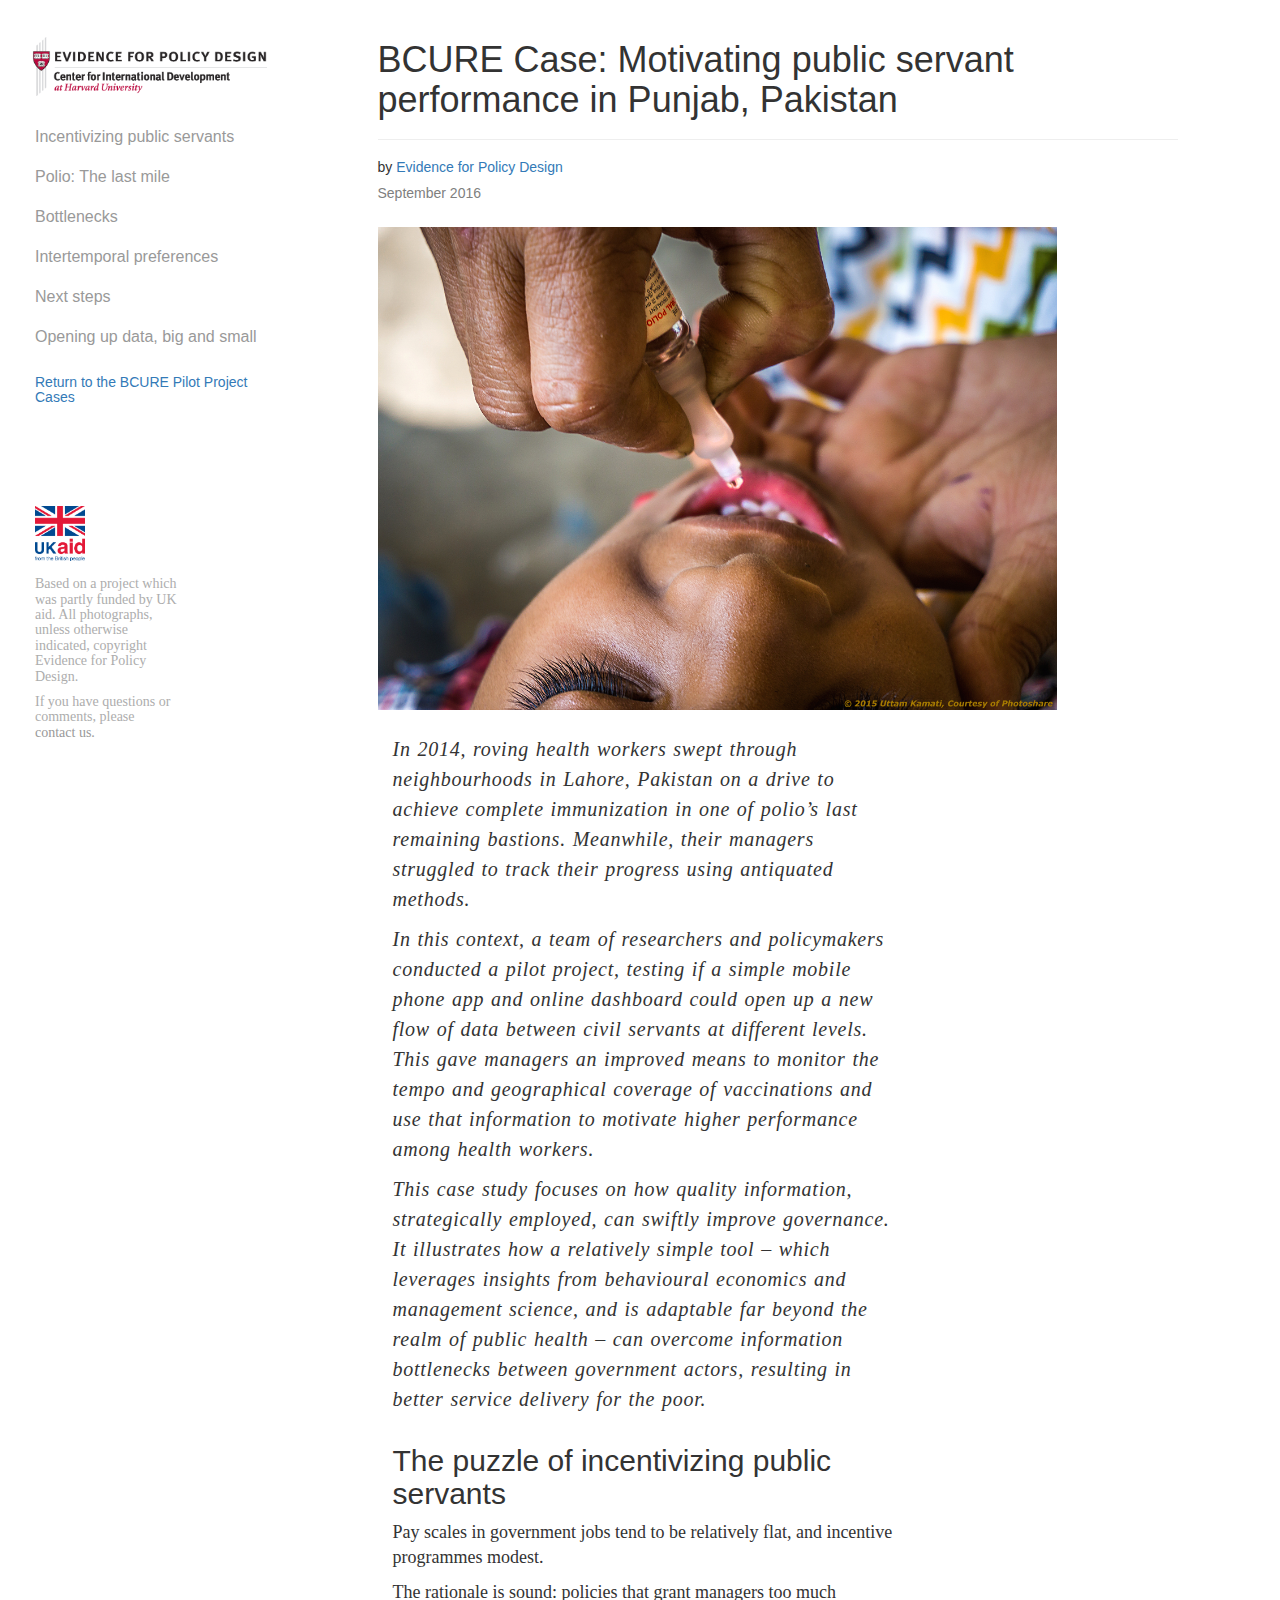
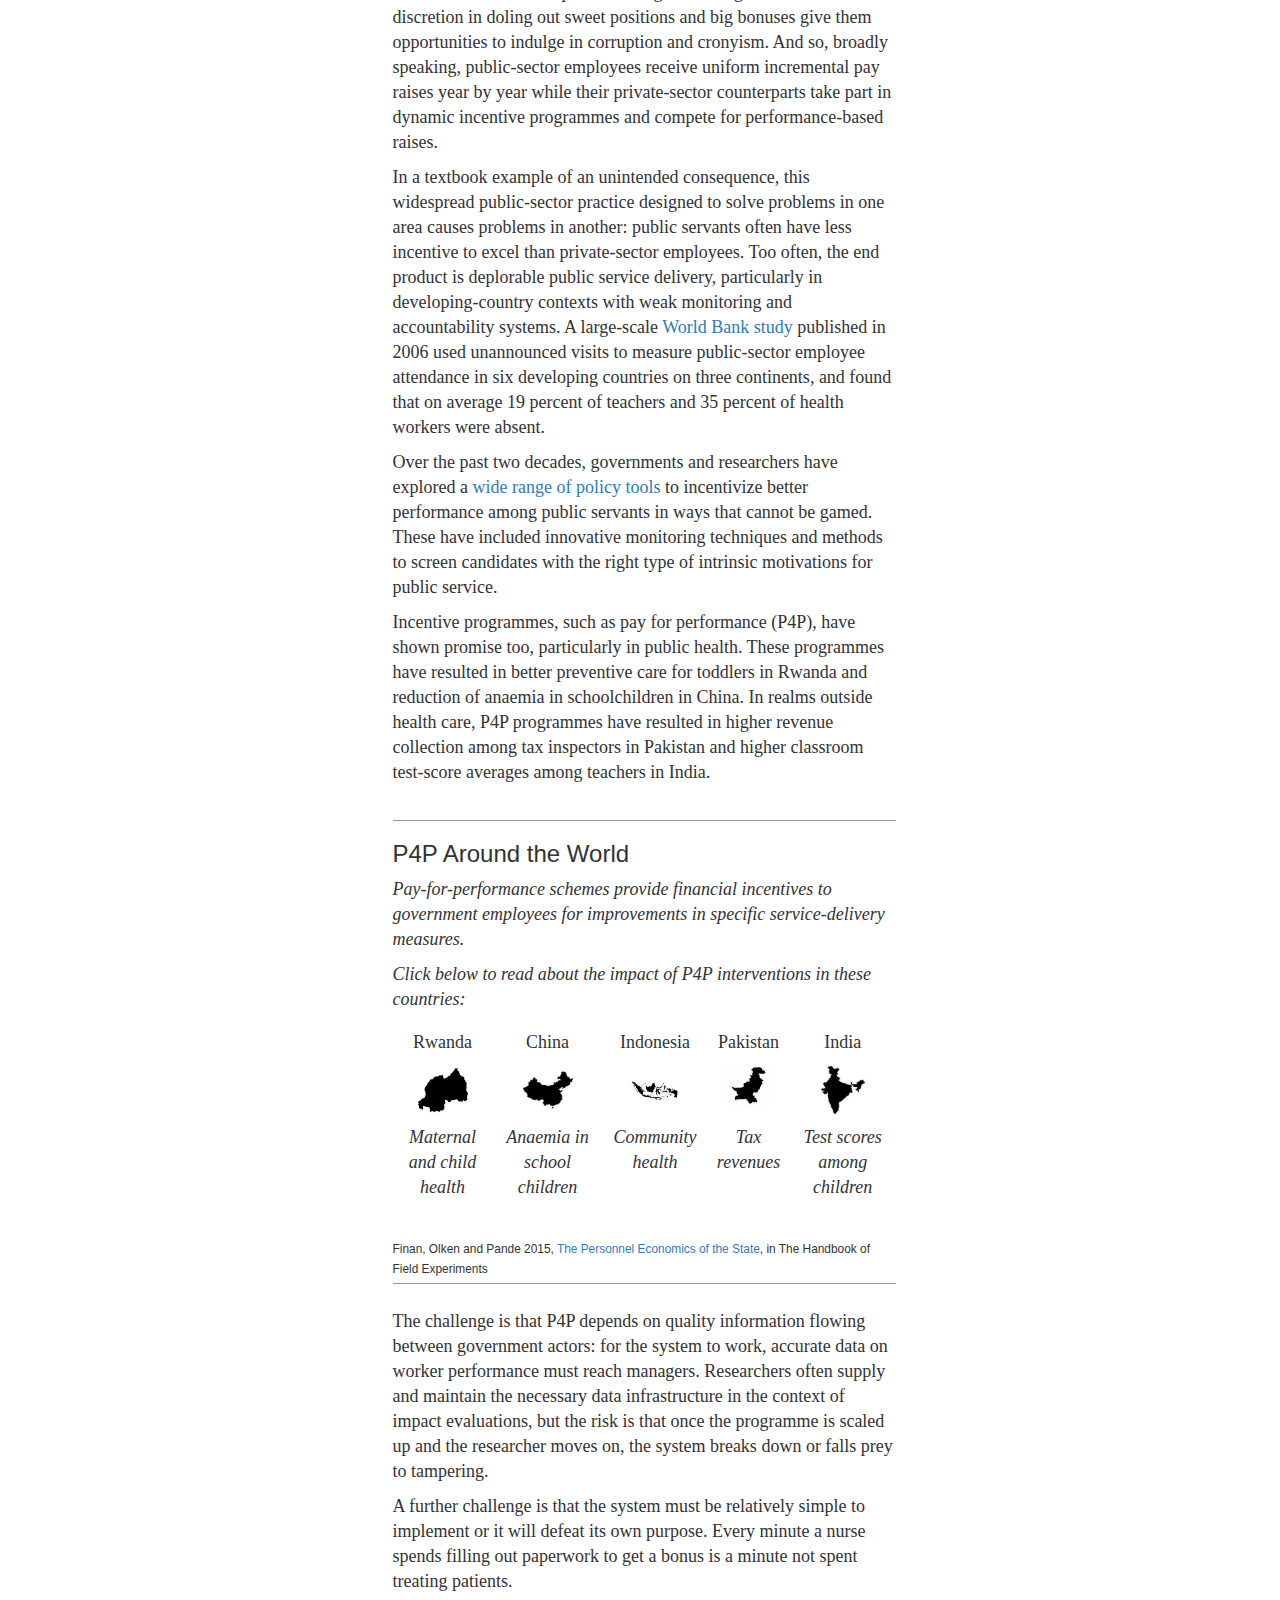
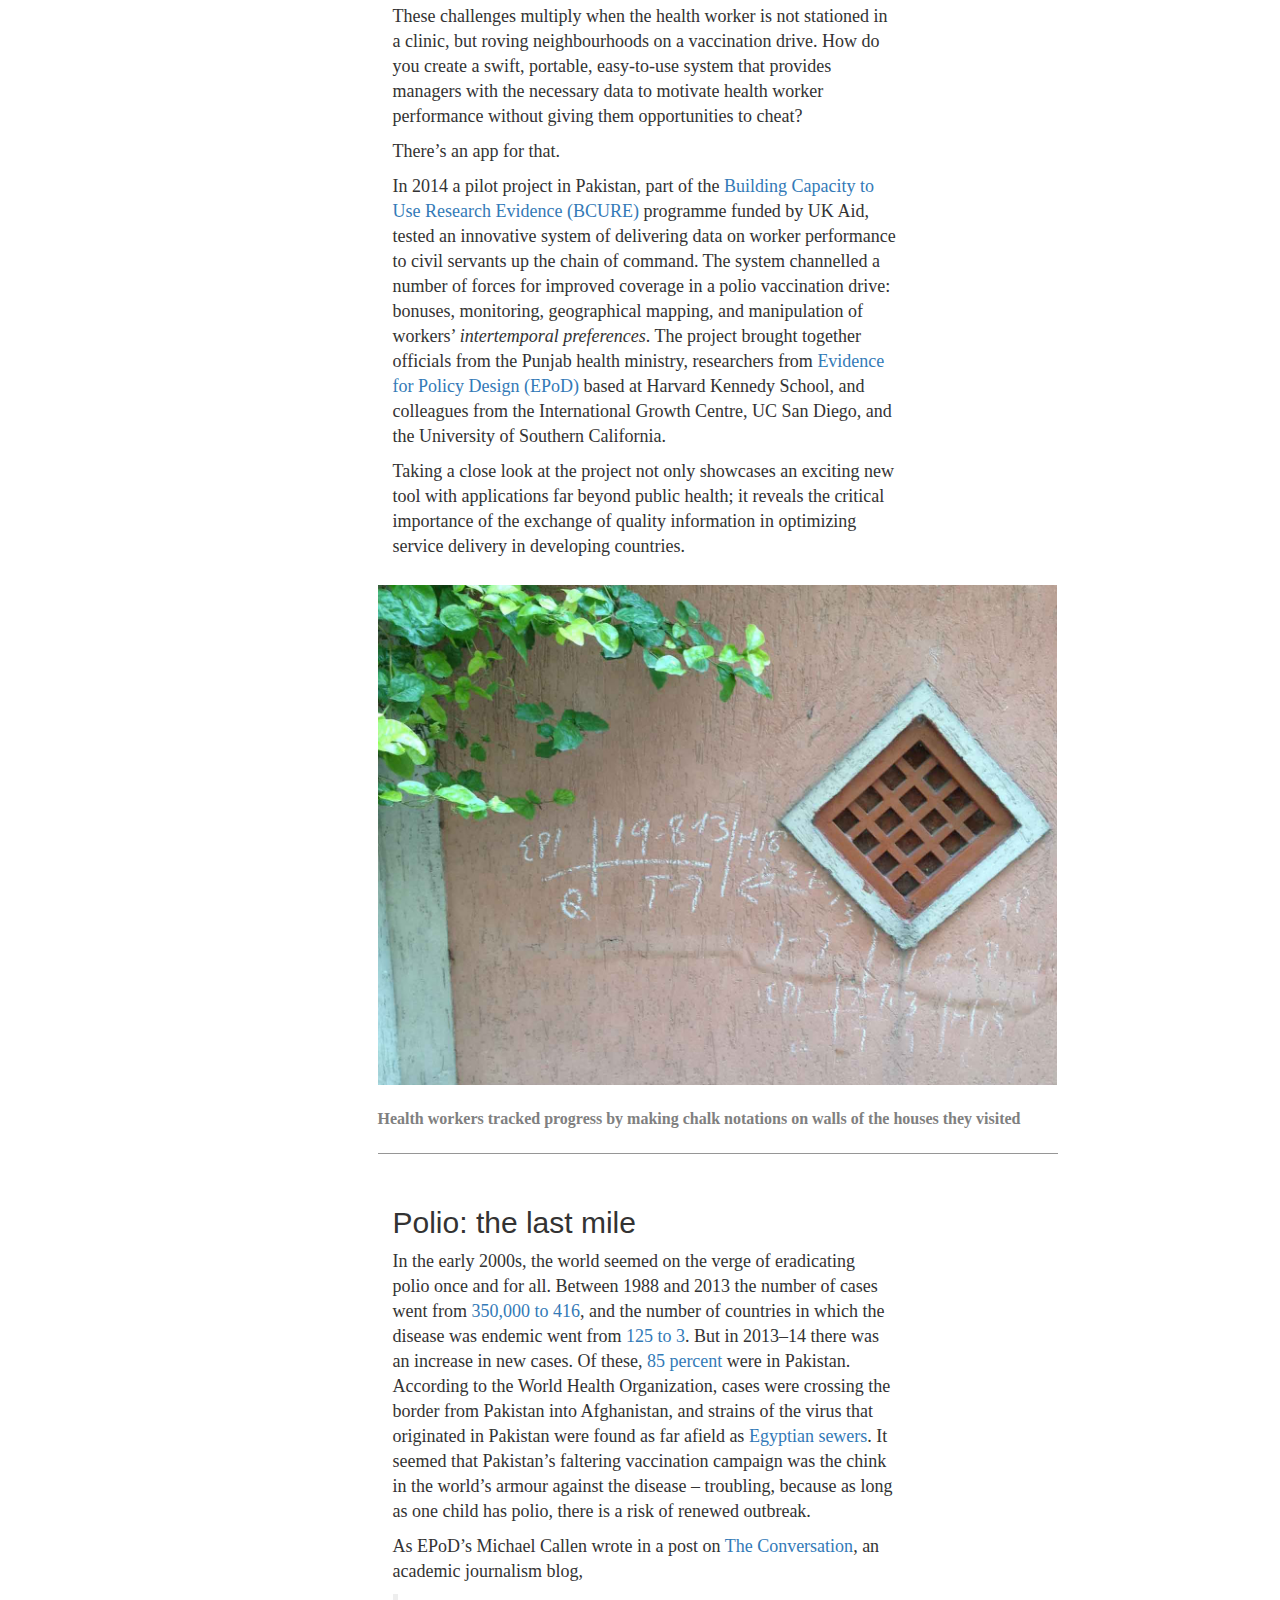
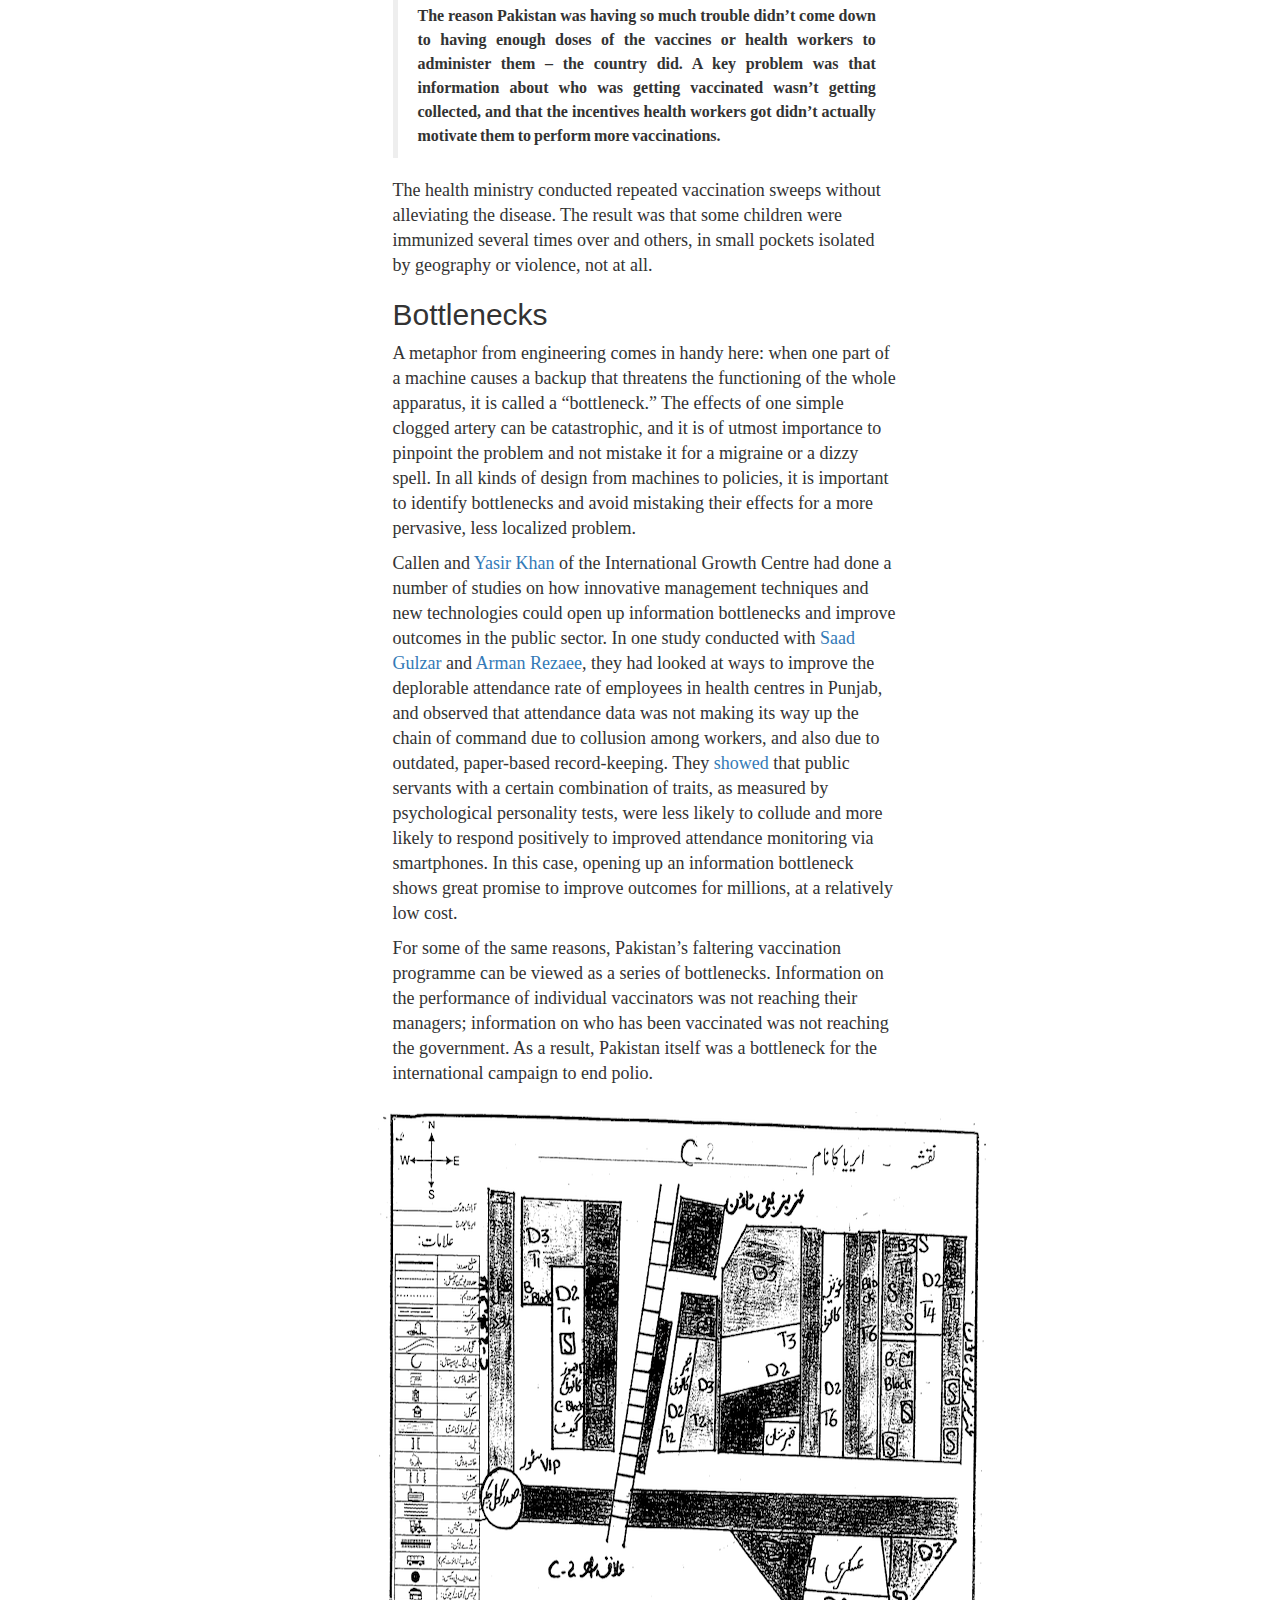
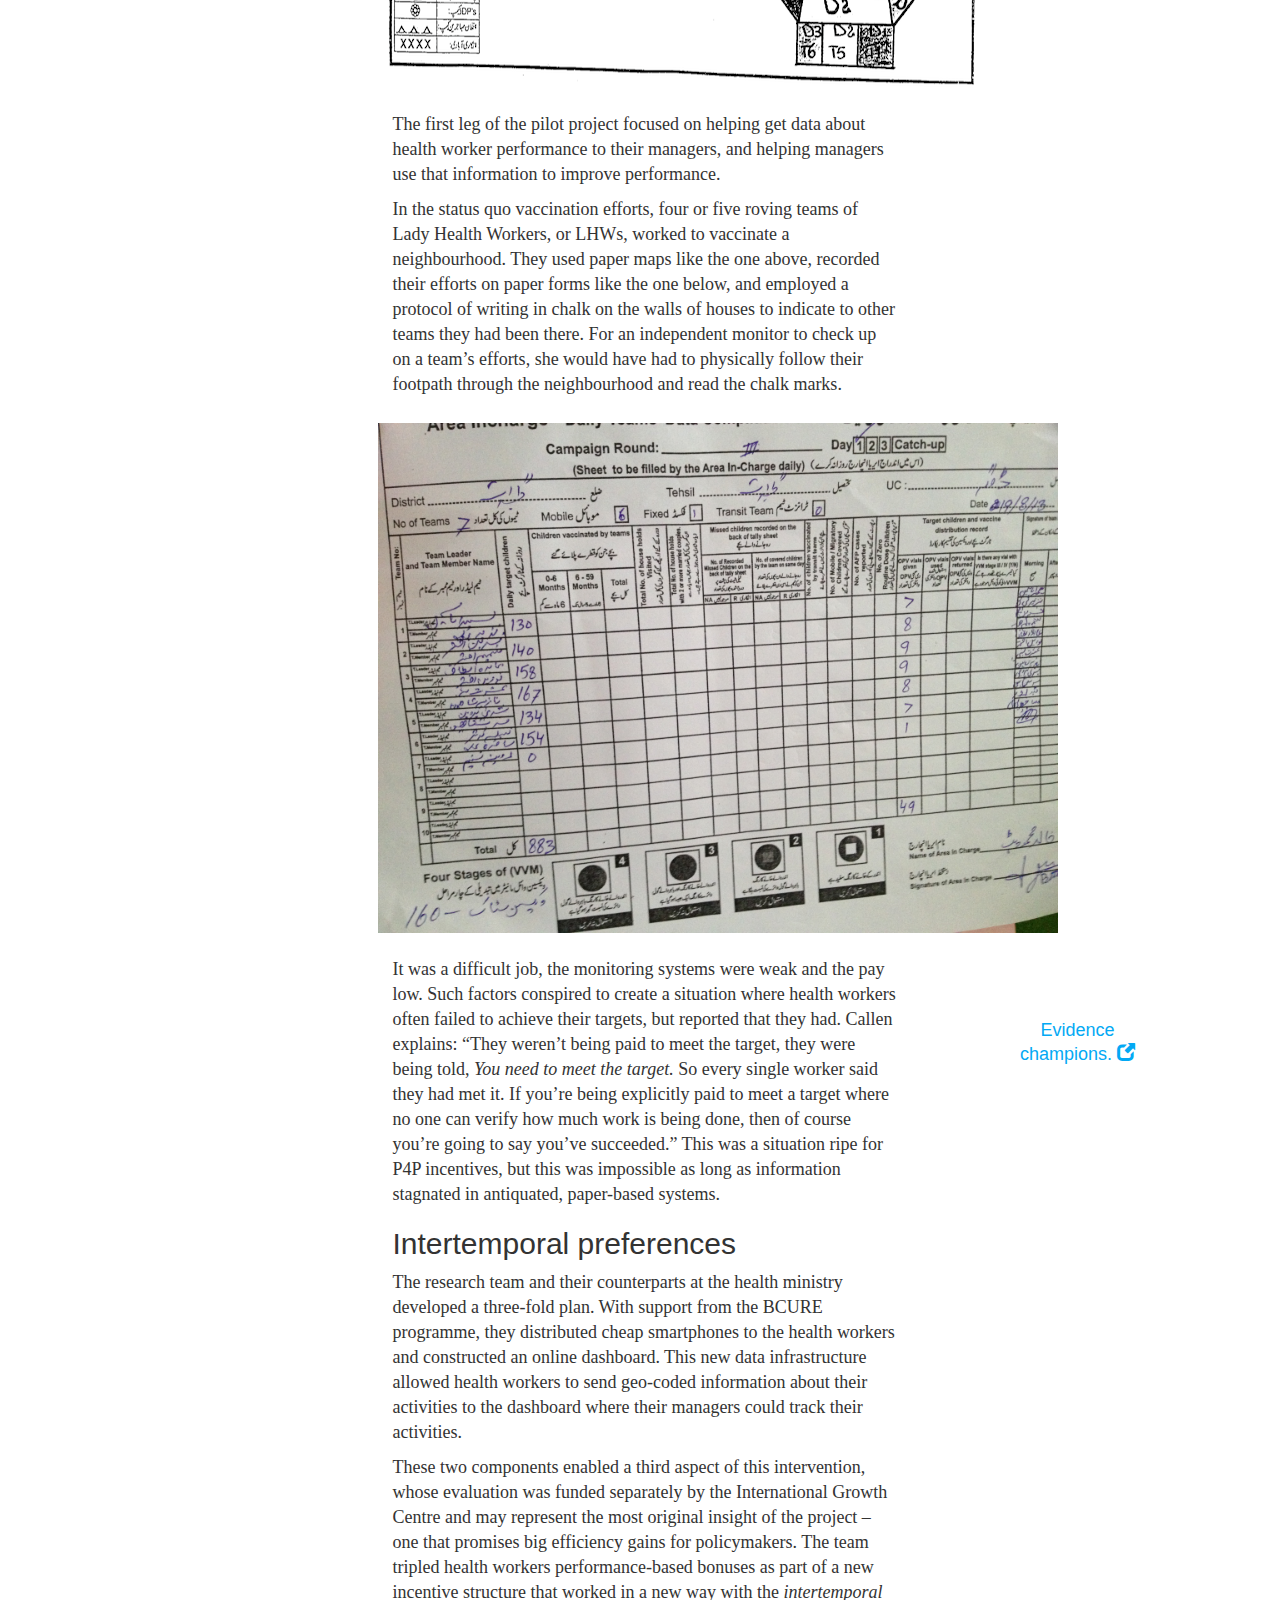
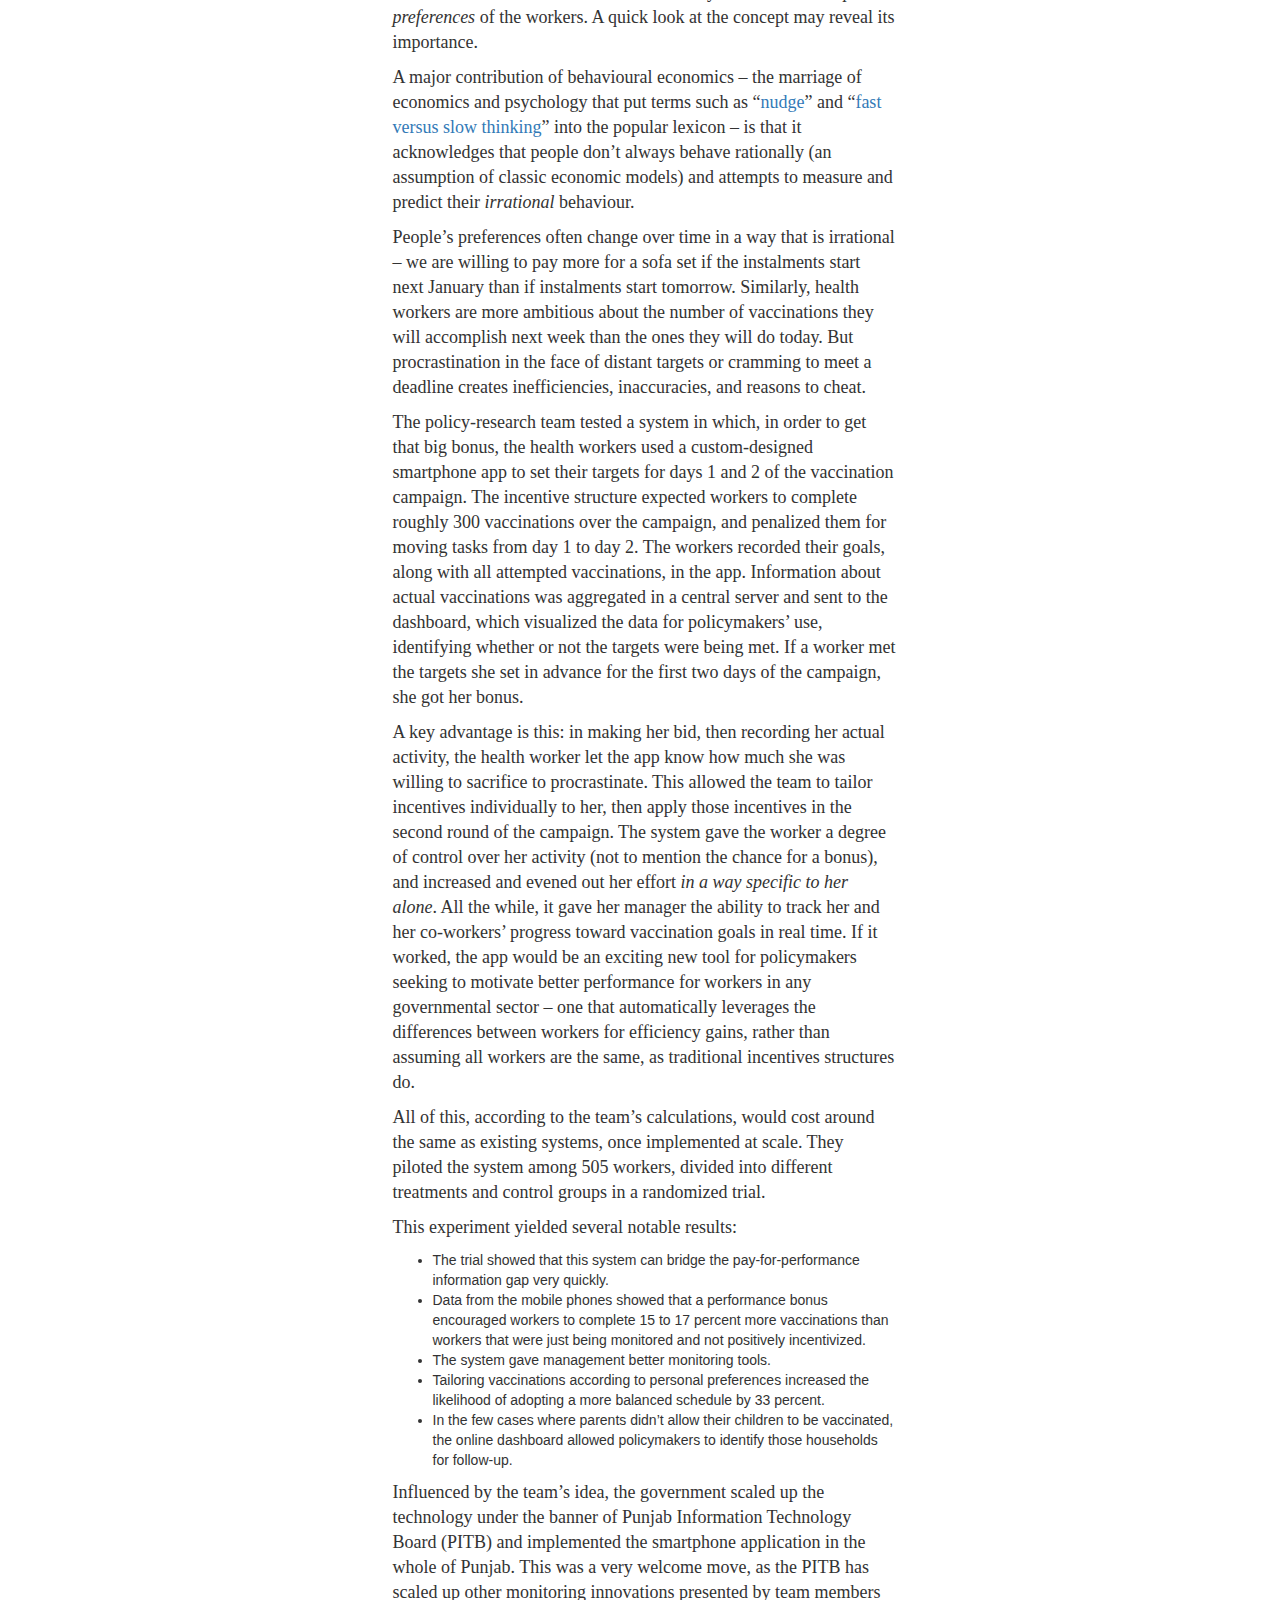
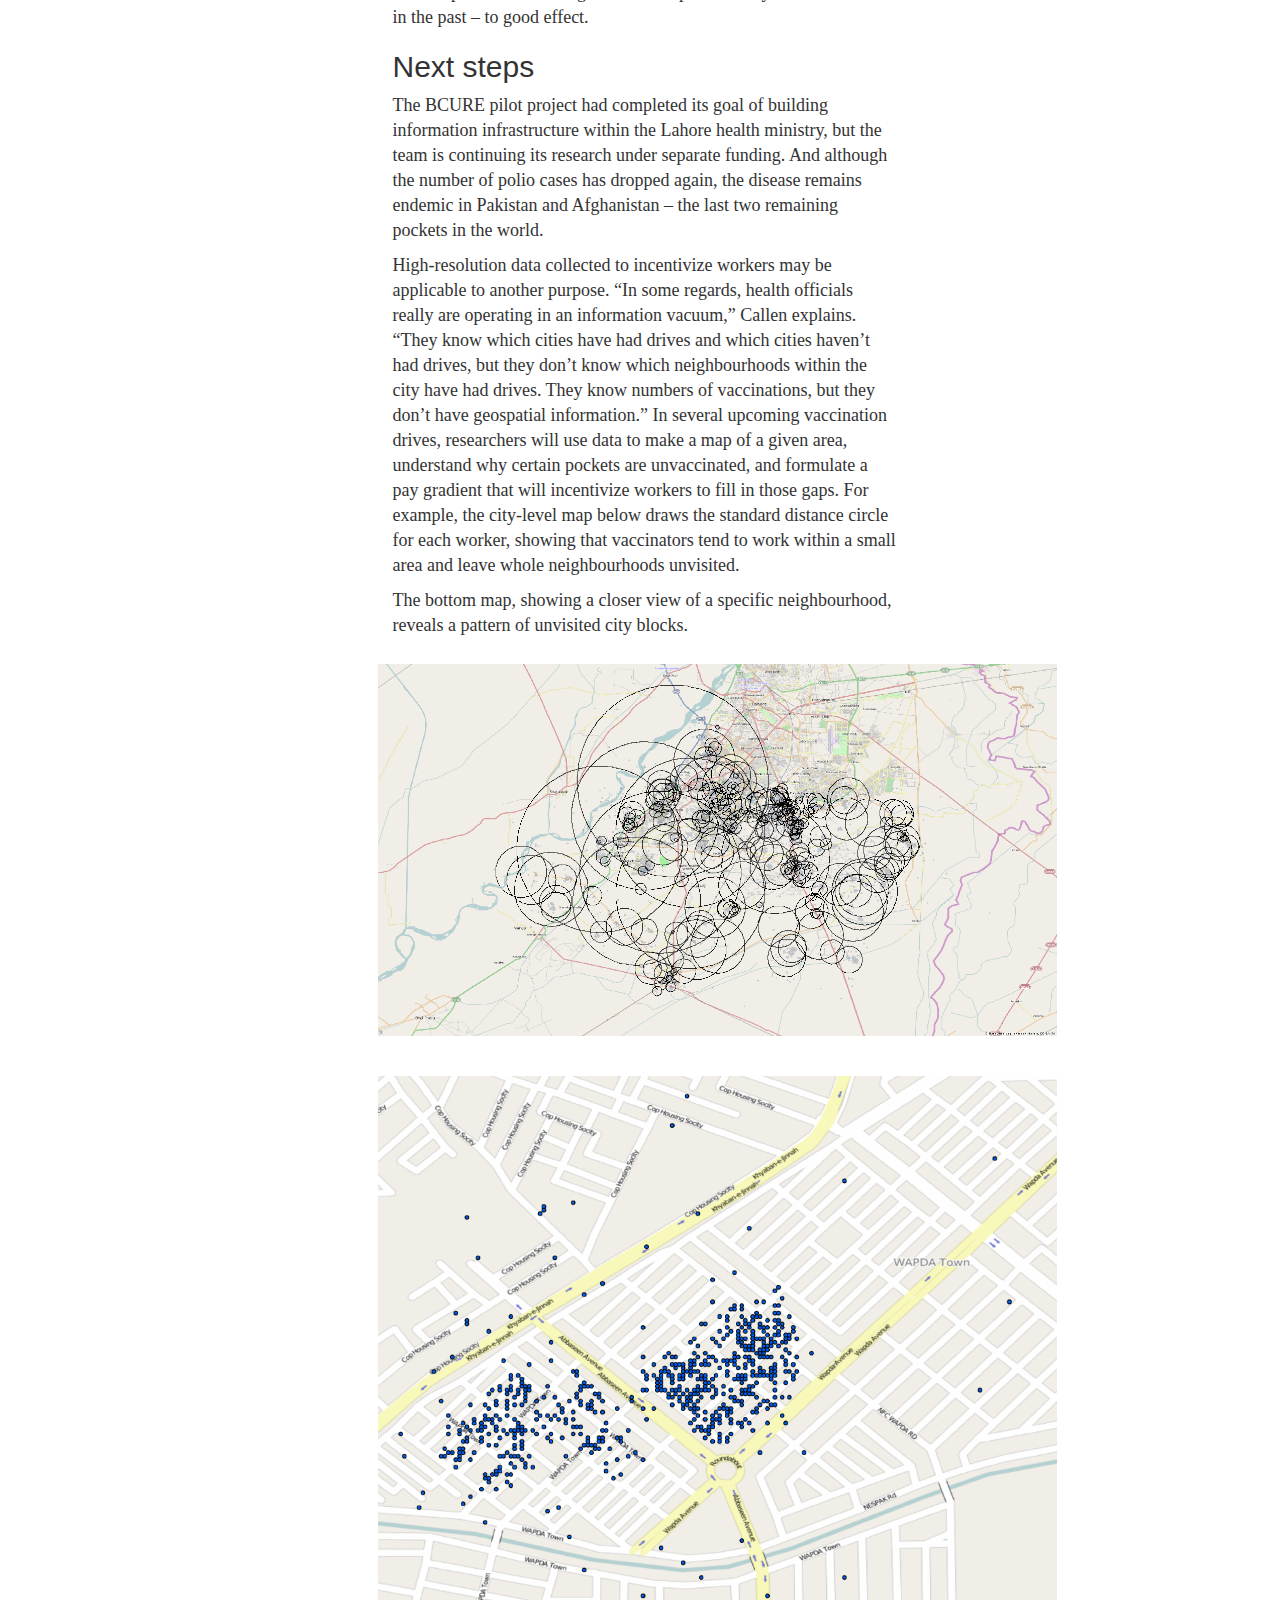
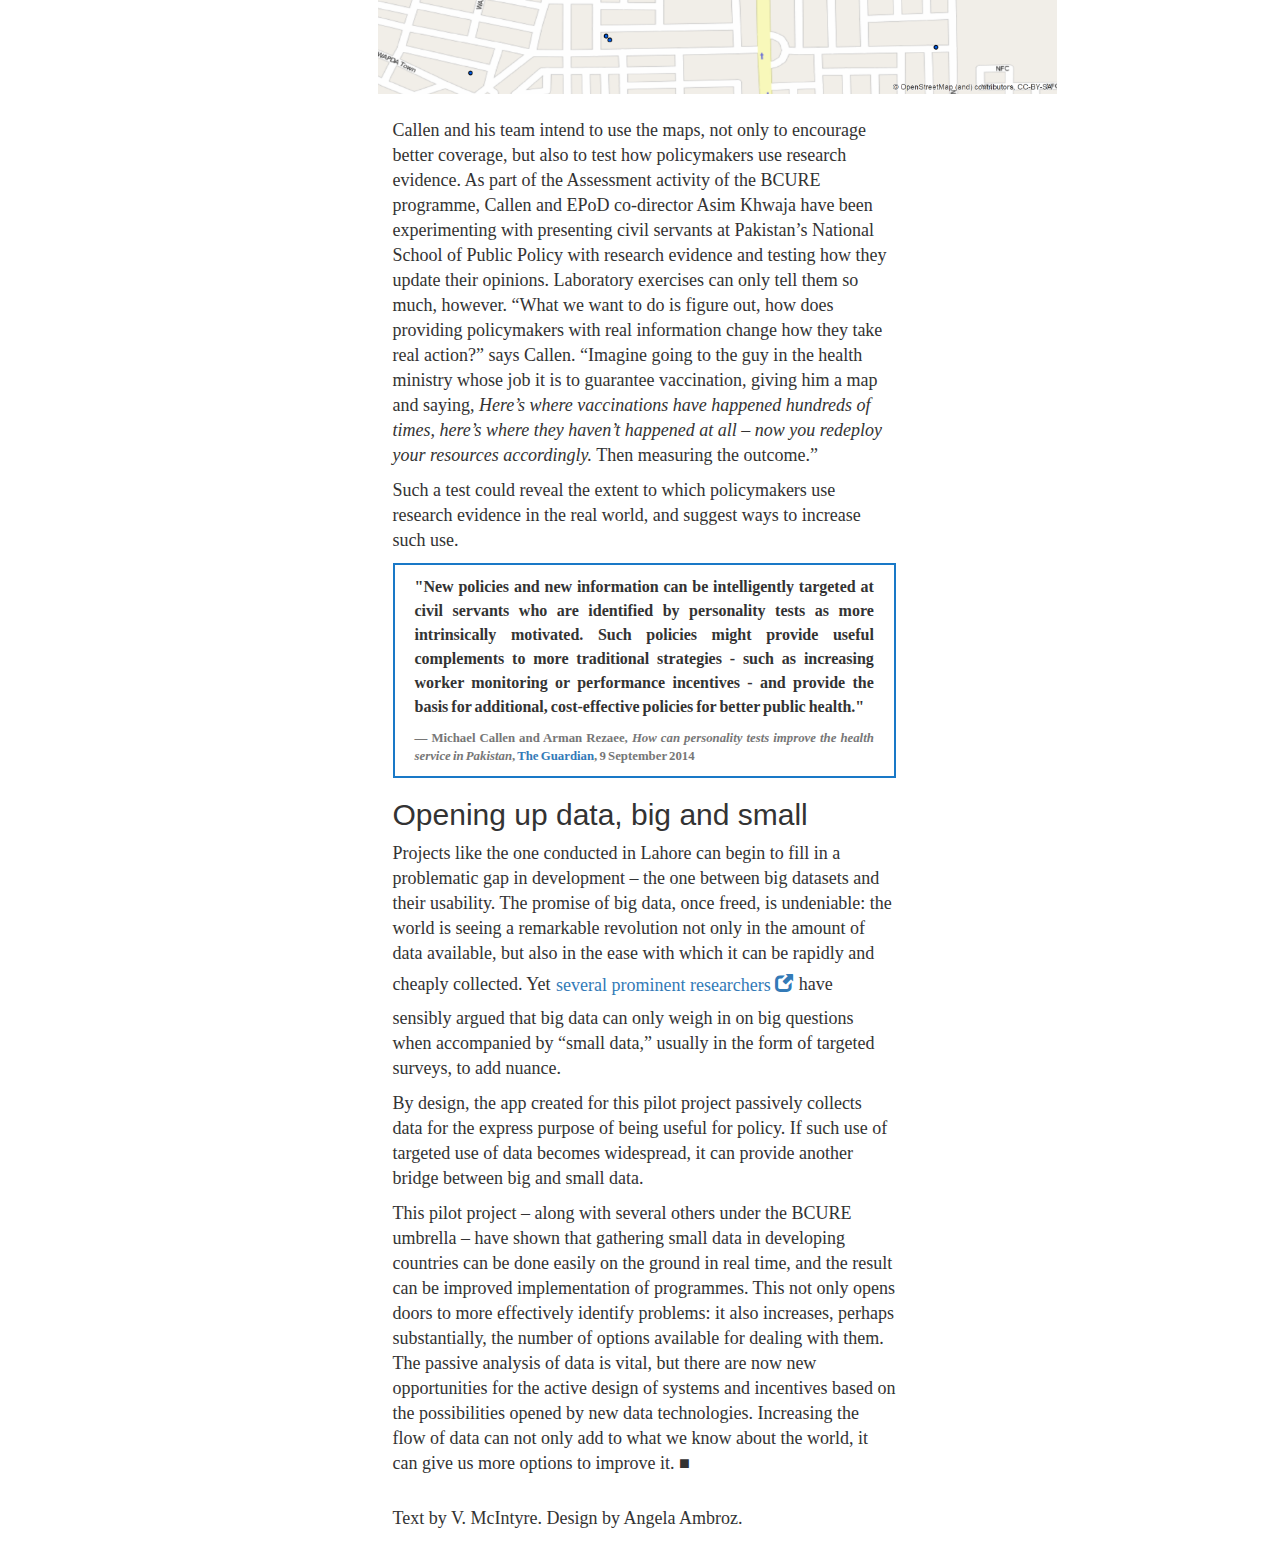
==== commit 4b870933: "Add cases link" ====
--- a/index.html
+++ b/index.html
@@ -42,6 +42,7 @@
             <li>
               <a href="#opening">Opening up data, big and small</a>
             </li>
+            <h5><a href="http://epod.cid.harvard.edu/bcure#widget-6">Return to the BCURE Pilot Project Cases</a></h5>
             <br>
             <br>
             <br>
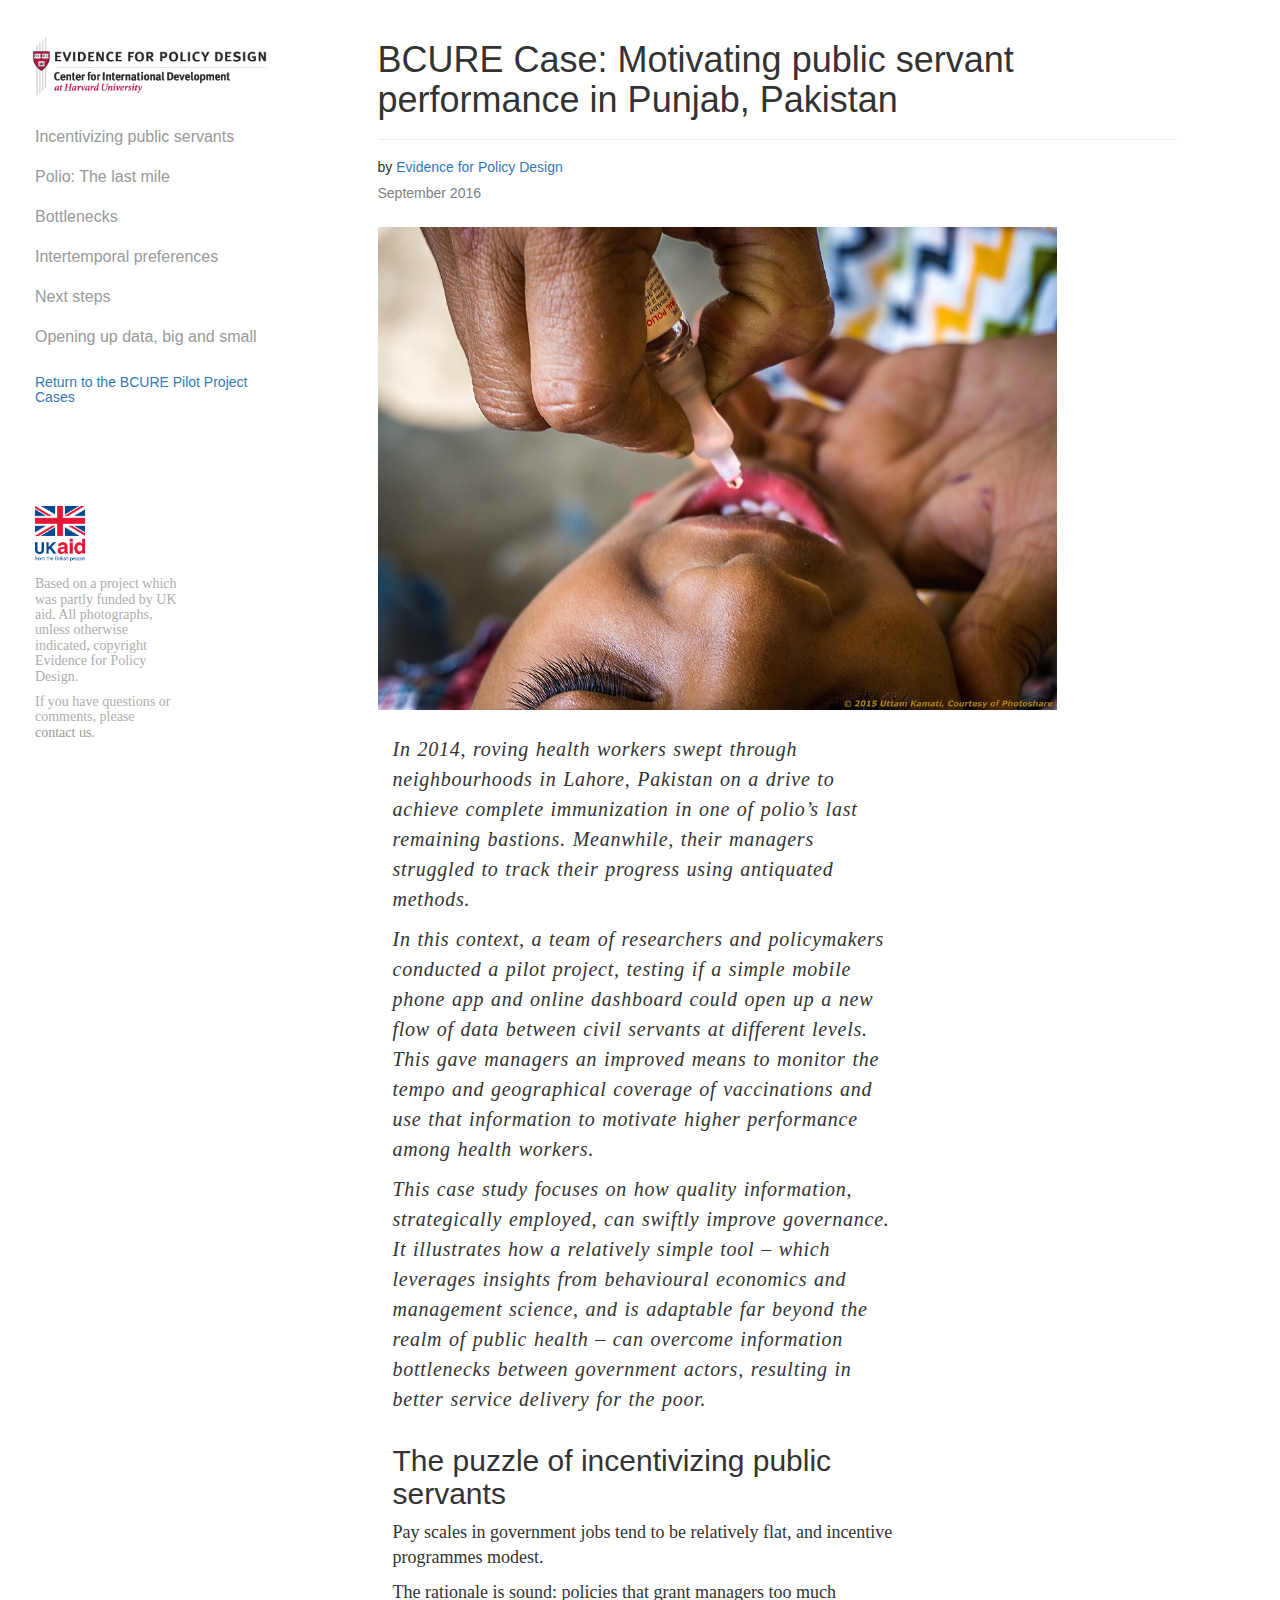
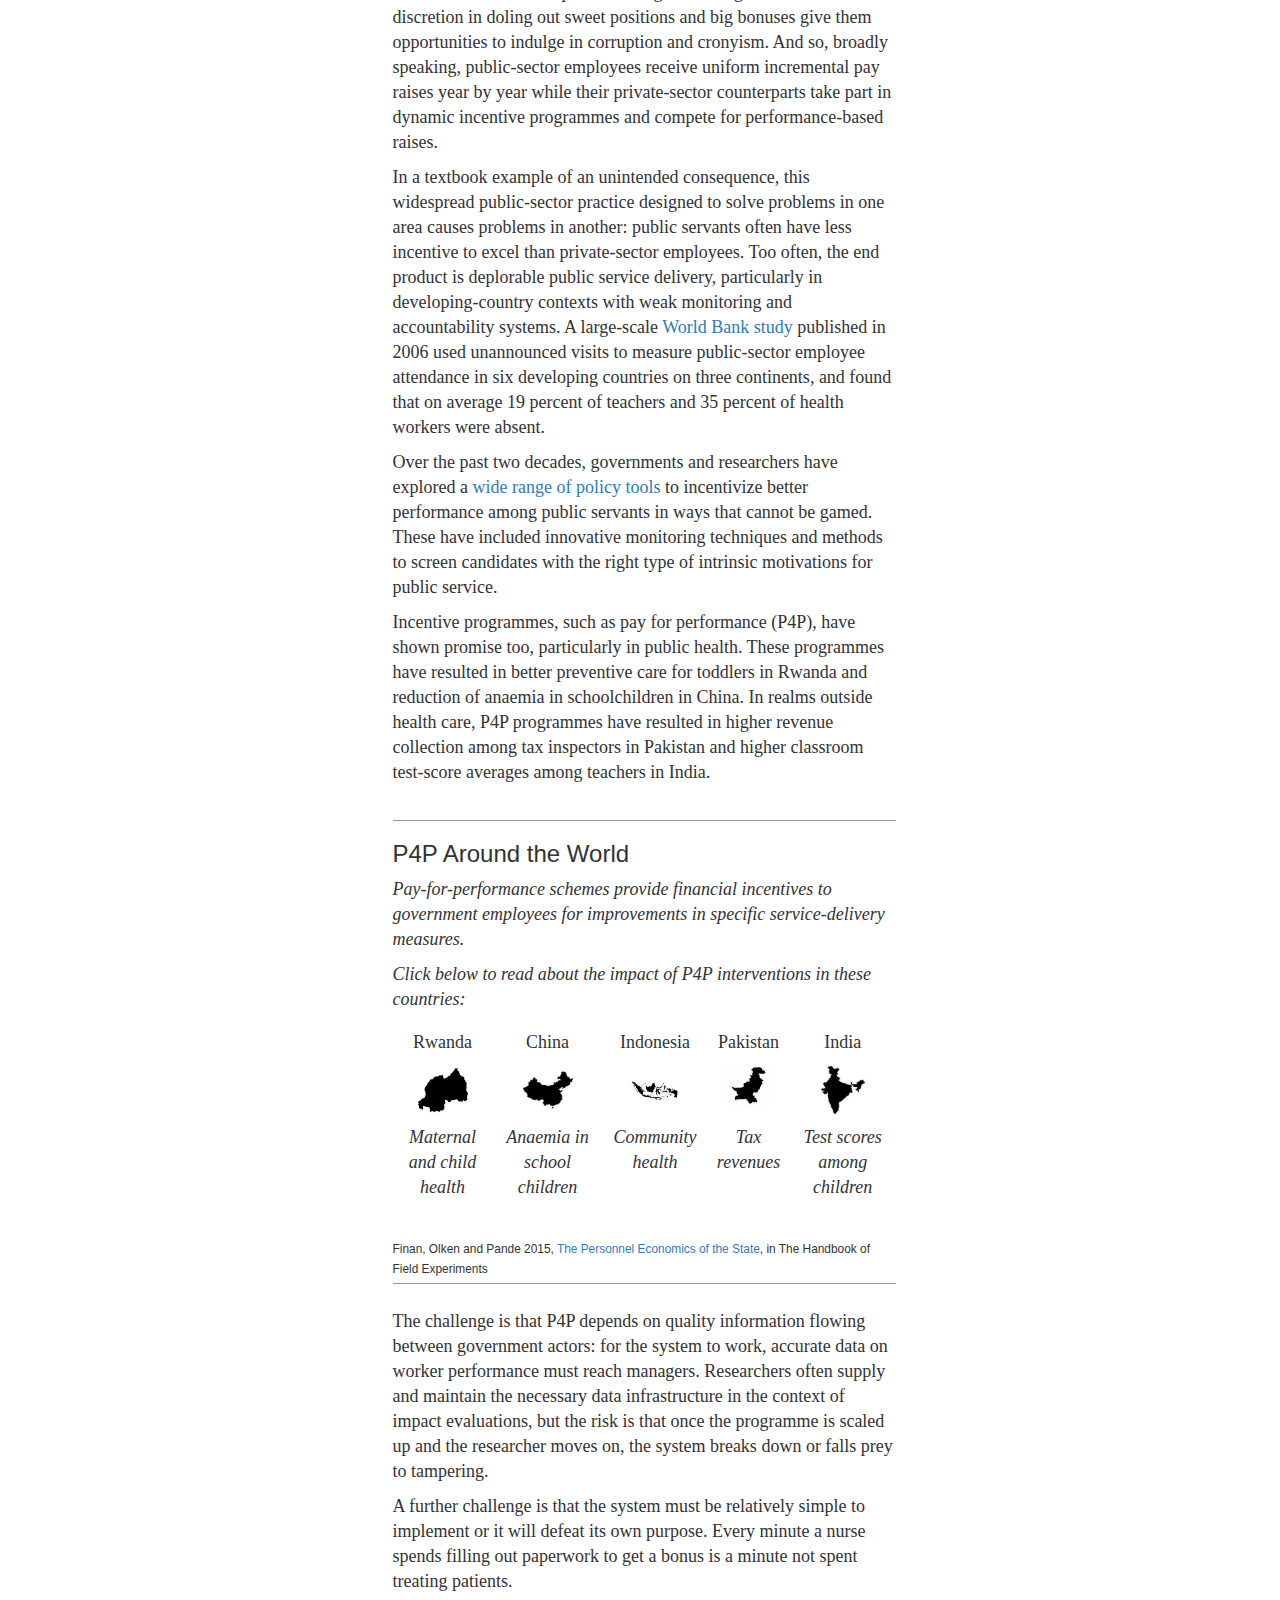
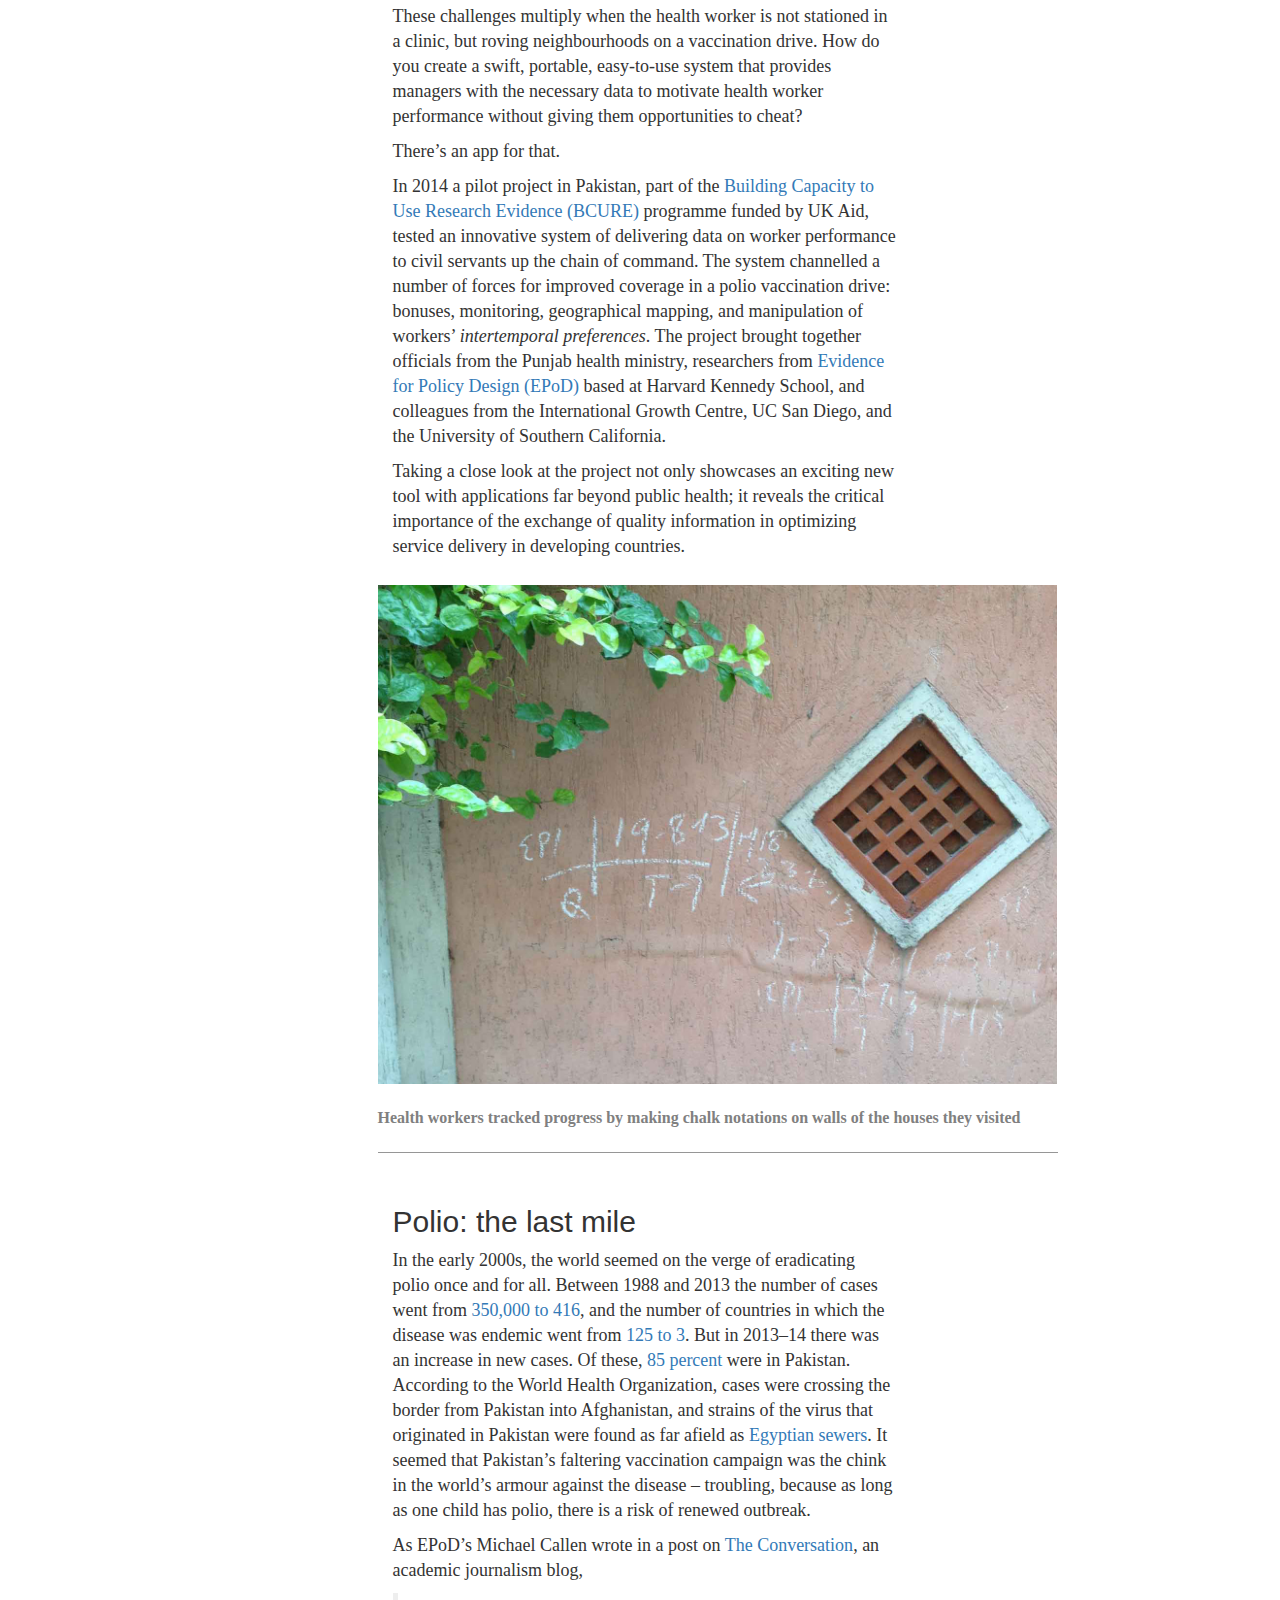
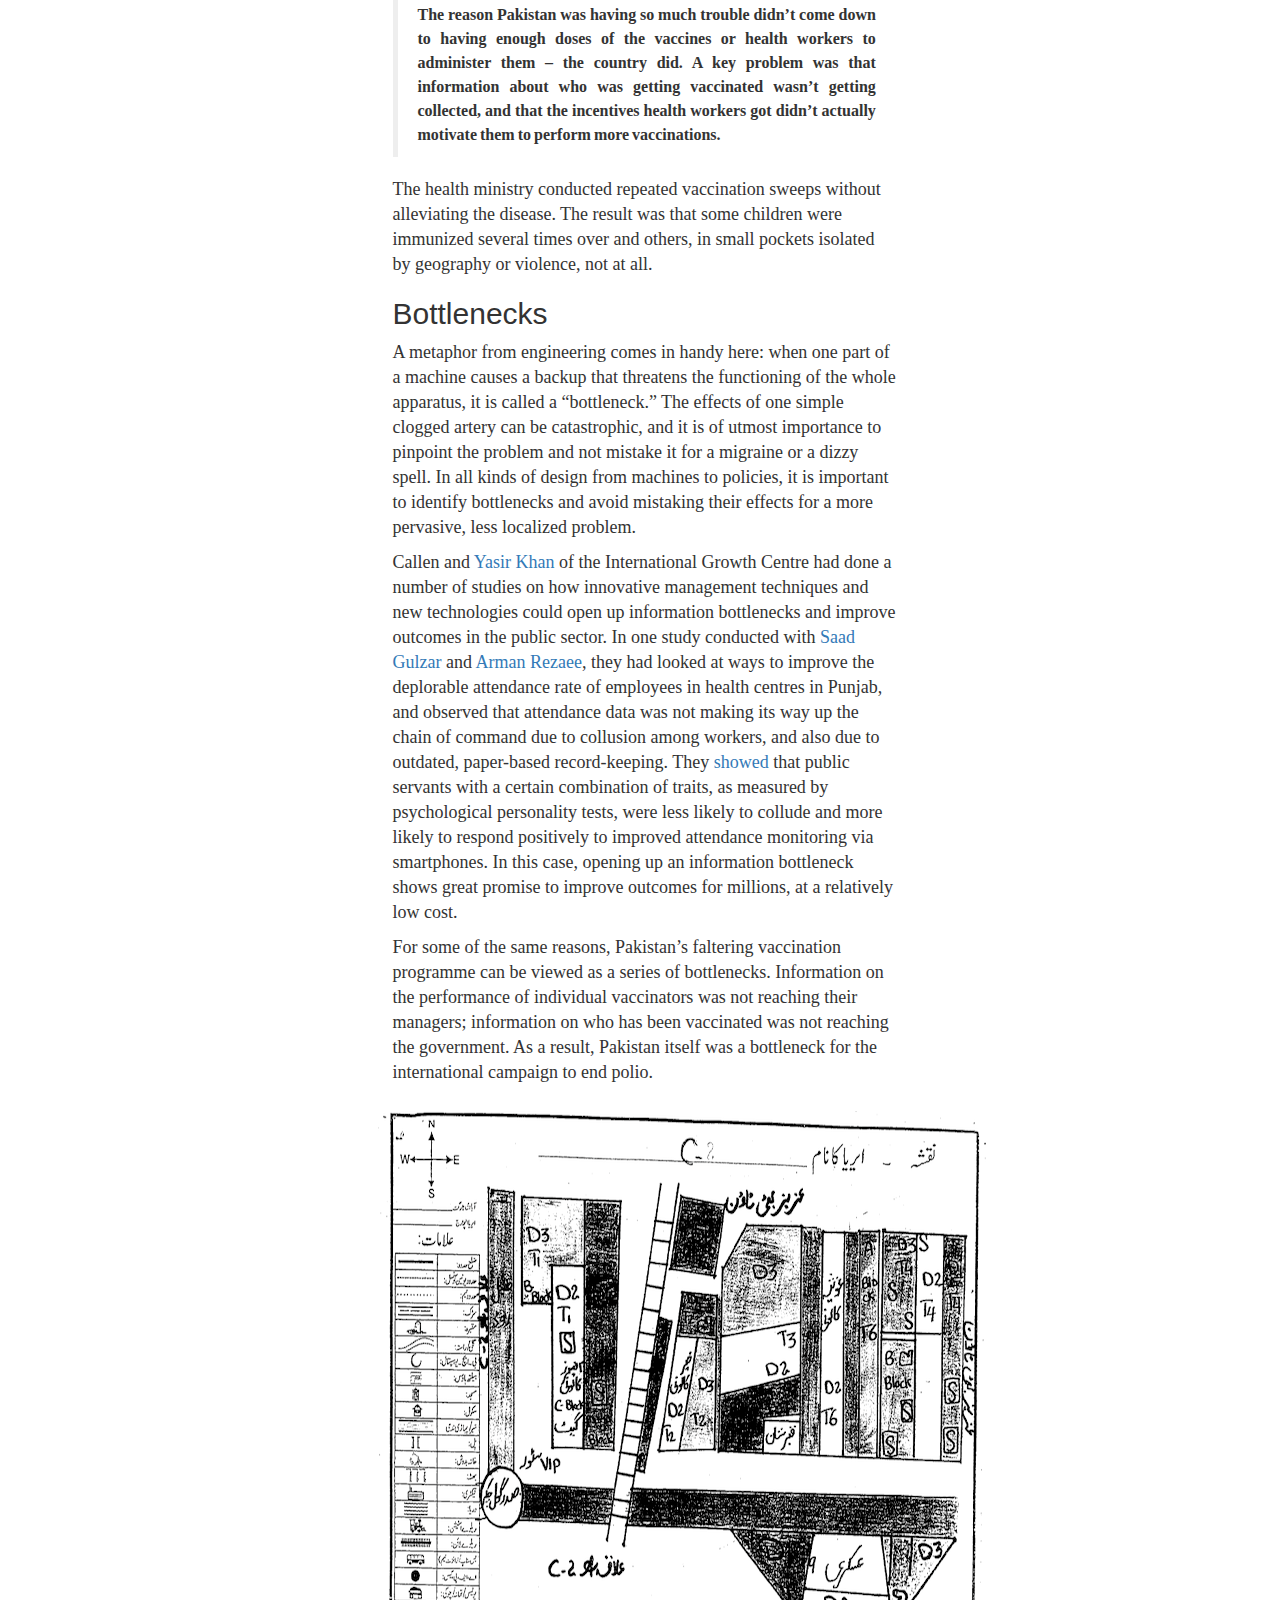
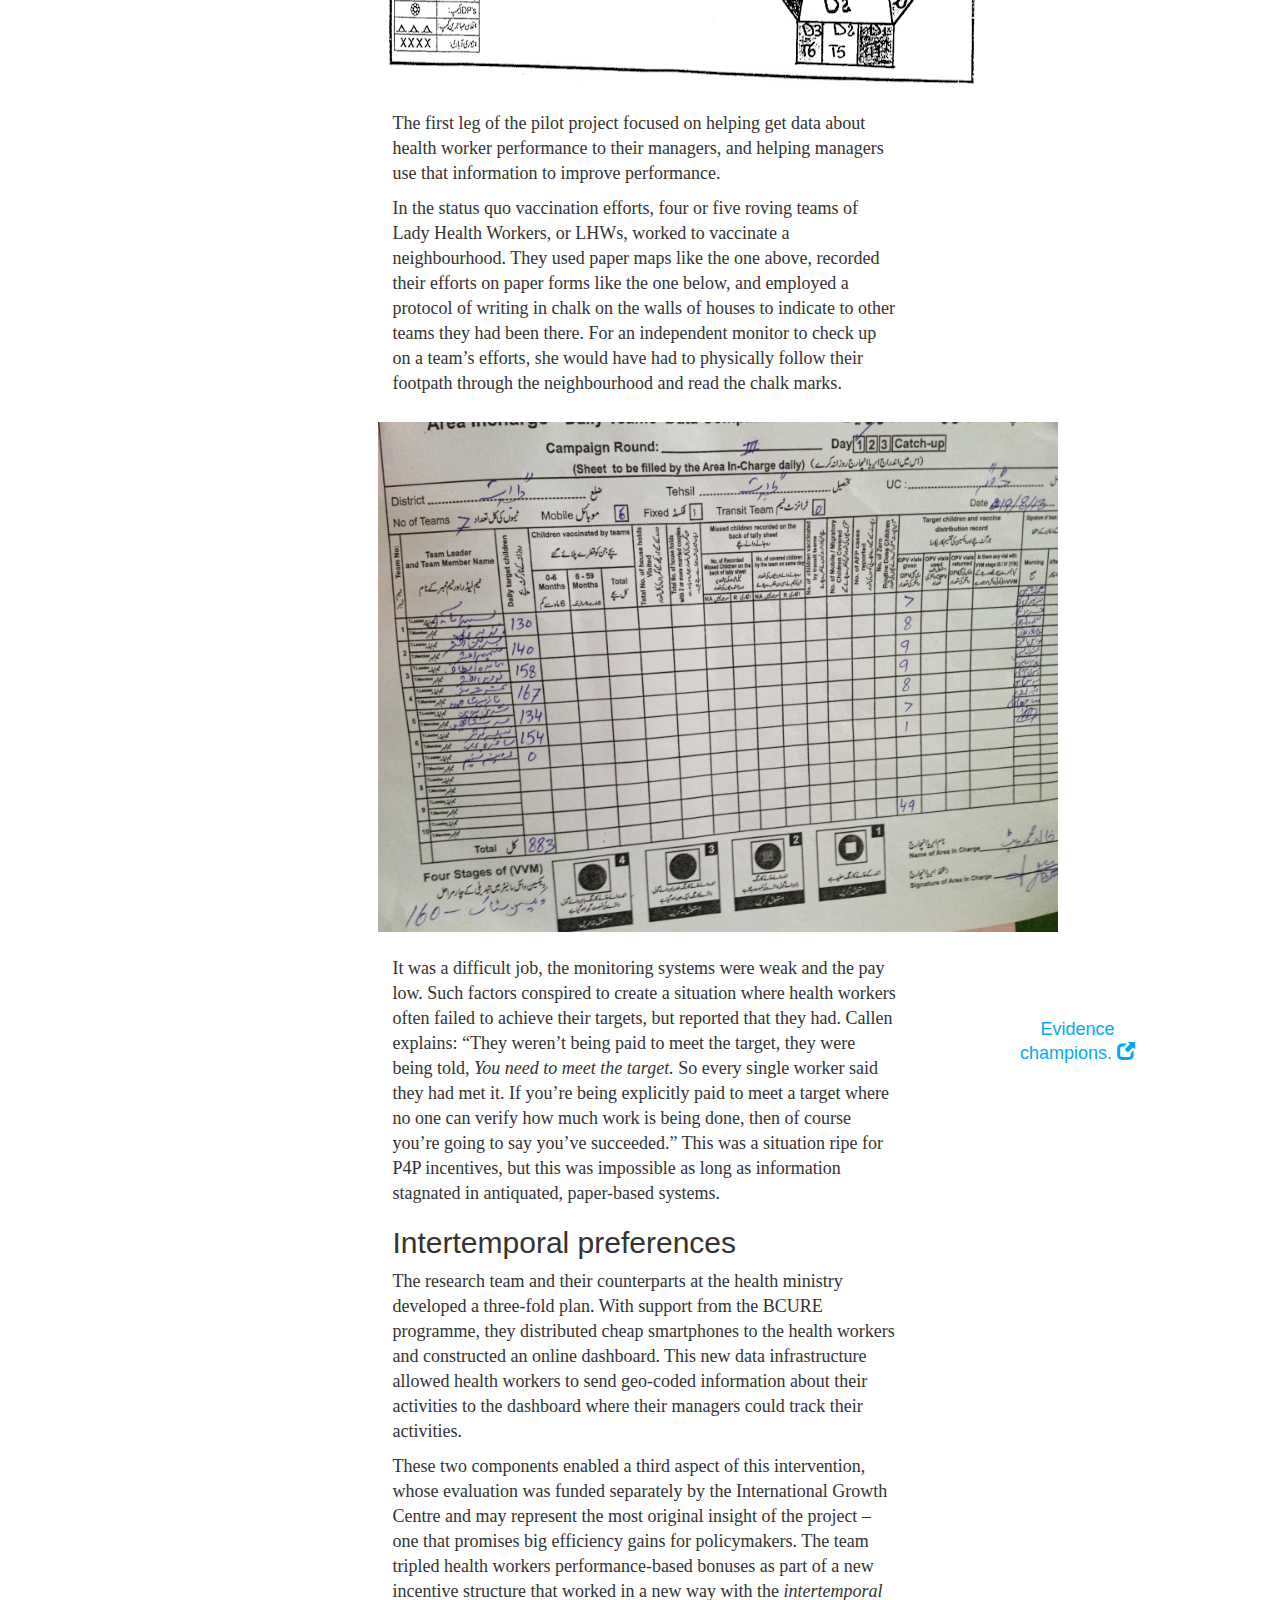
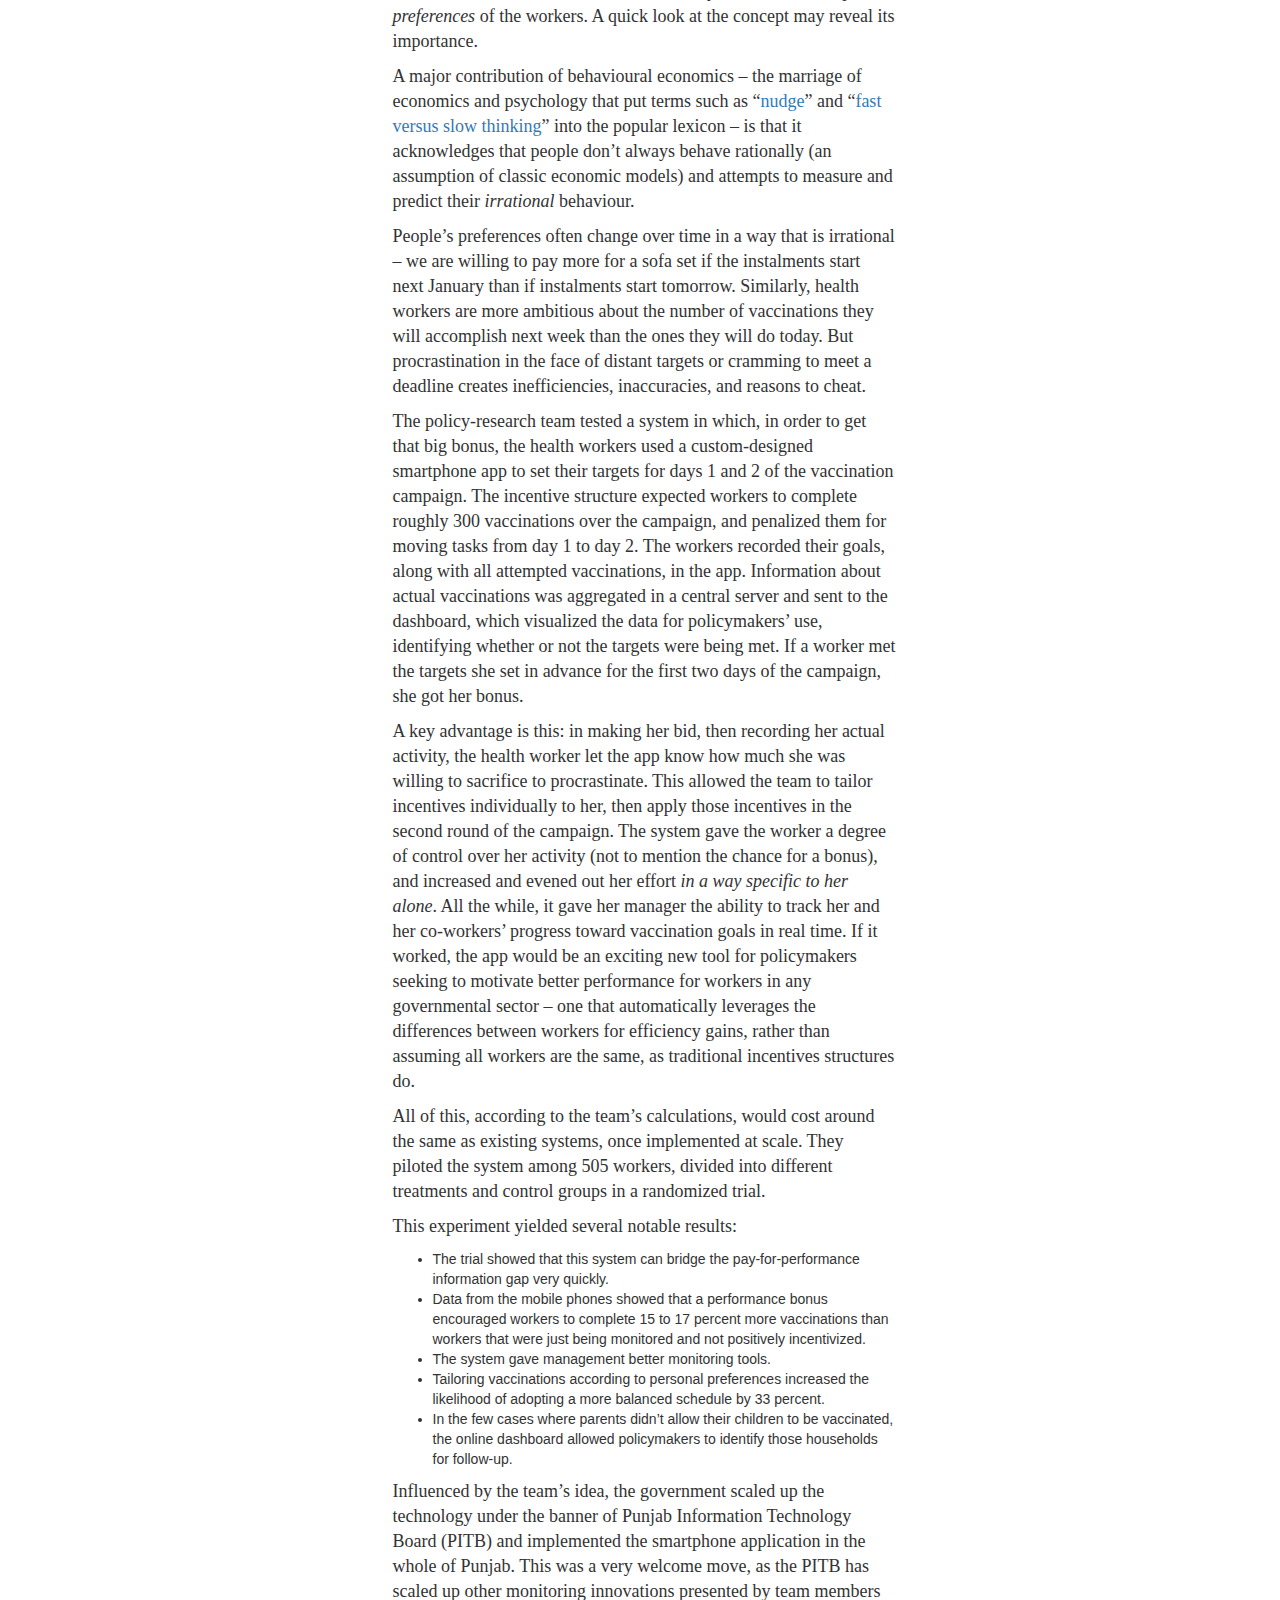
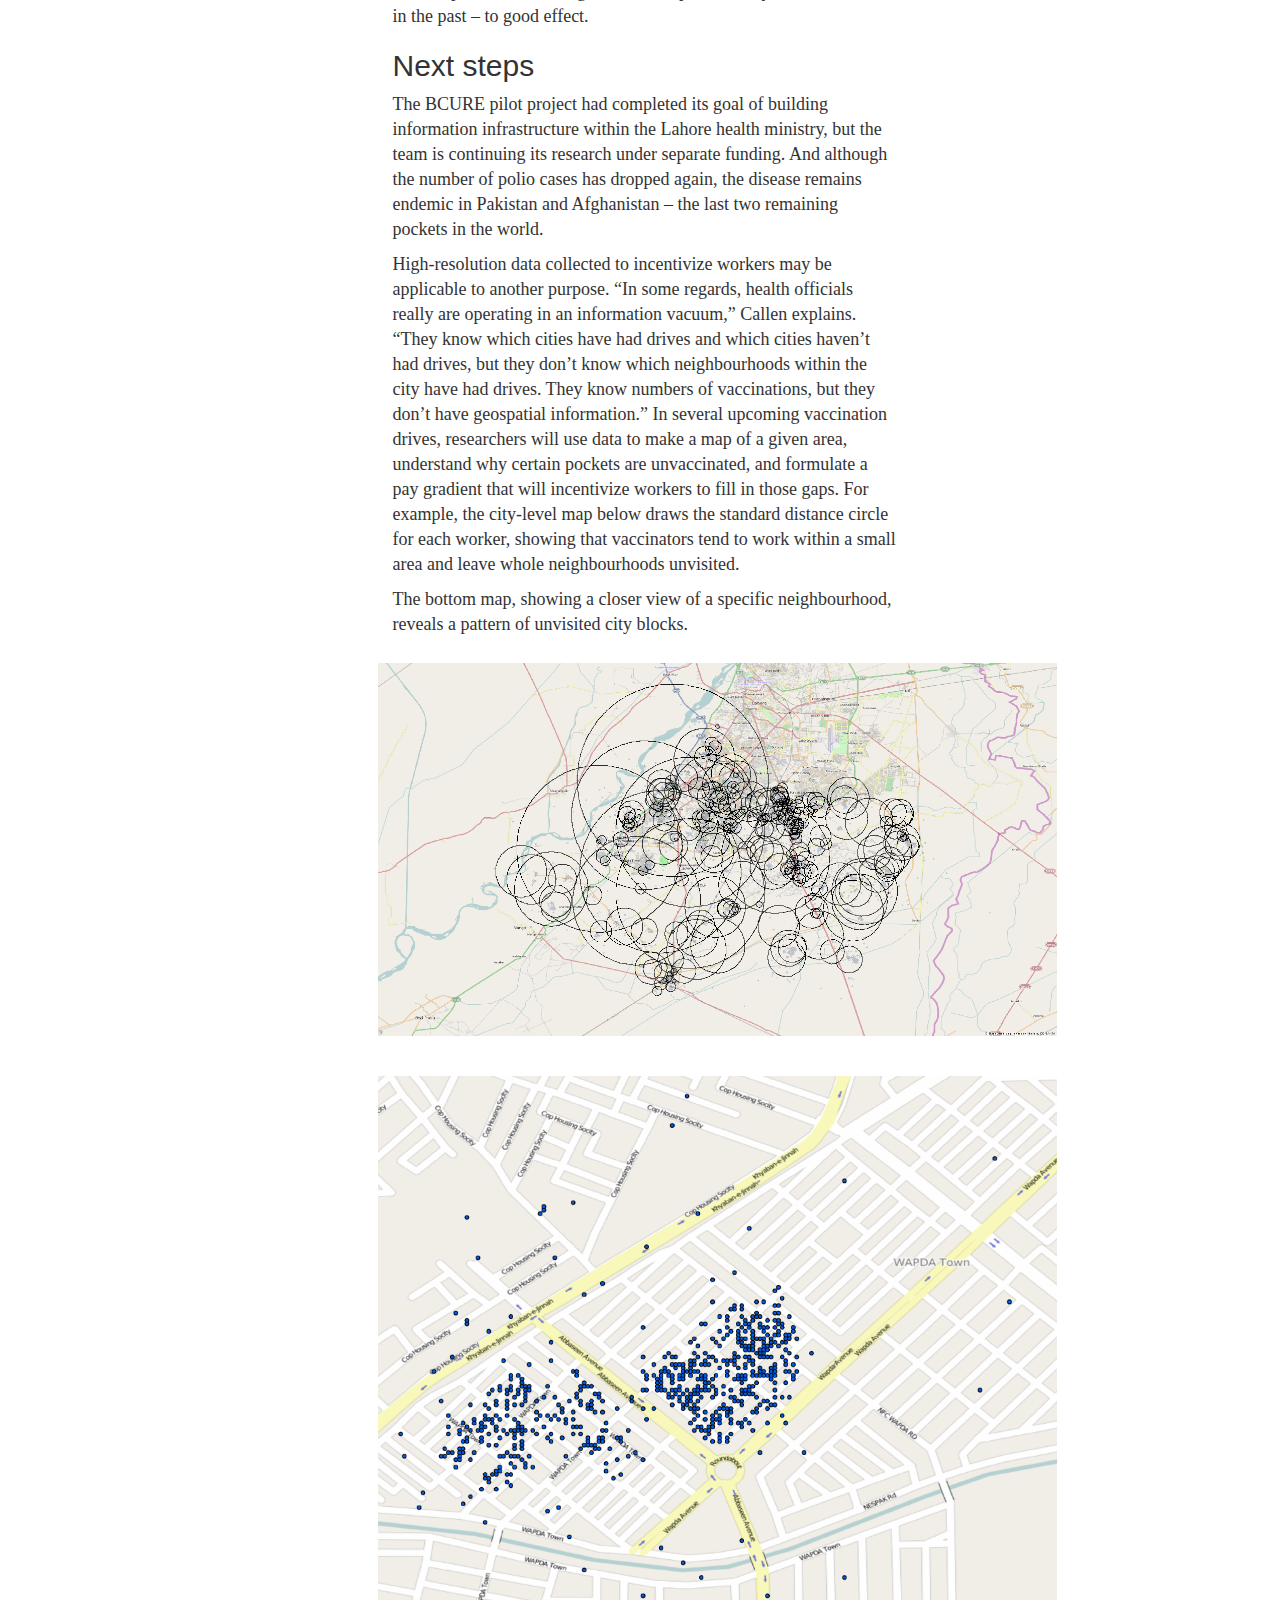
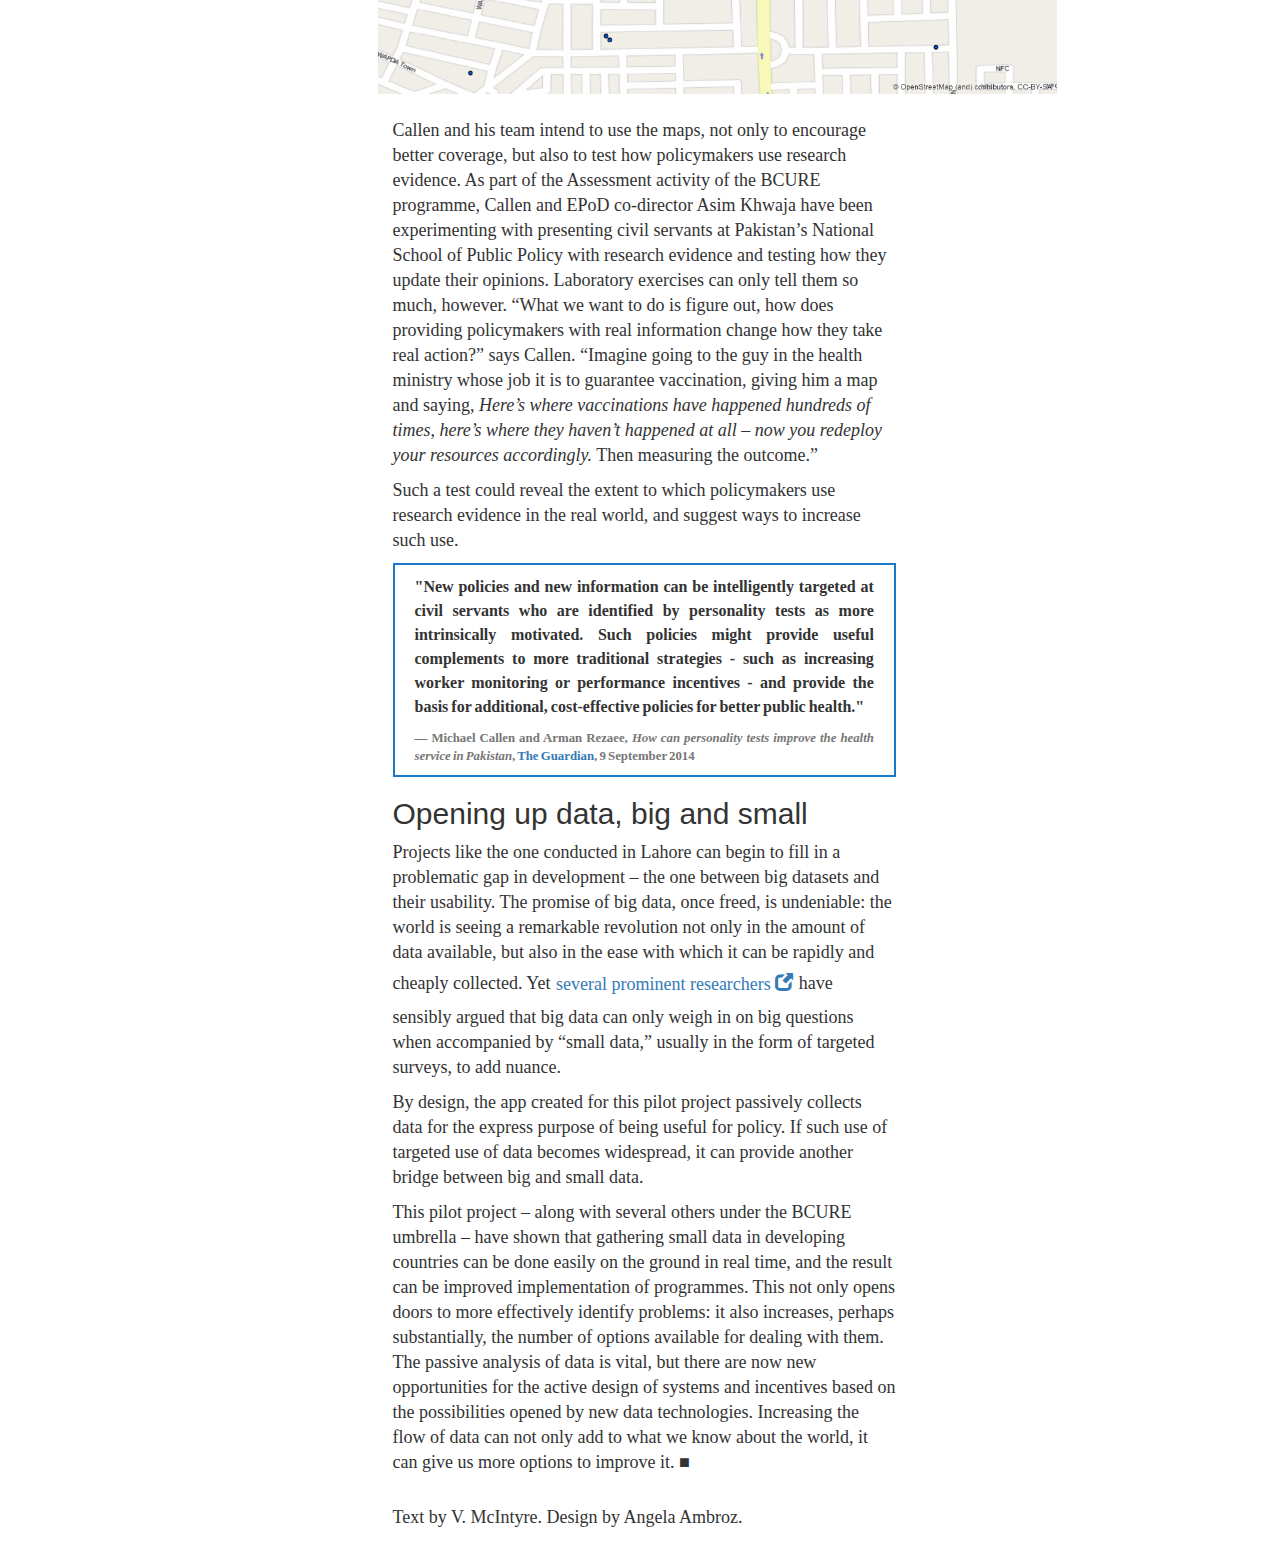
==== commit 30027fd7: "add smaller header image" ====
--- a/index.html
+++ b/index.html
@@ -74,7 +74,7 @@
       <h5>by <a href="http://epod.cid.harvard.edu/">Evidence for Policy Design</a></h5>
       <h5><span id="datetime">September 2016</span></h5>
 
-  <img src="img/Main pic w copyright.jpg" class="img-body" alt="Polio vaccine.">
+  <img src="img/Main pic w copyright_small.jpg" class="img-body" alt="Polio vaccine.">
   
     <section class="col-sm-8 introduction">
       <p class="itl">In 2014, roving health workers swept through neighbourhoods in Lahore, Pakistan on a drive to achieve complete immunization in one of polio’s last remaining bastions. Meanwhile, their managers struggled to track their progress using antiquated methods. </p>
